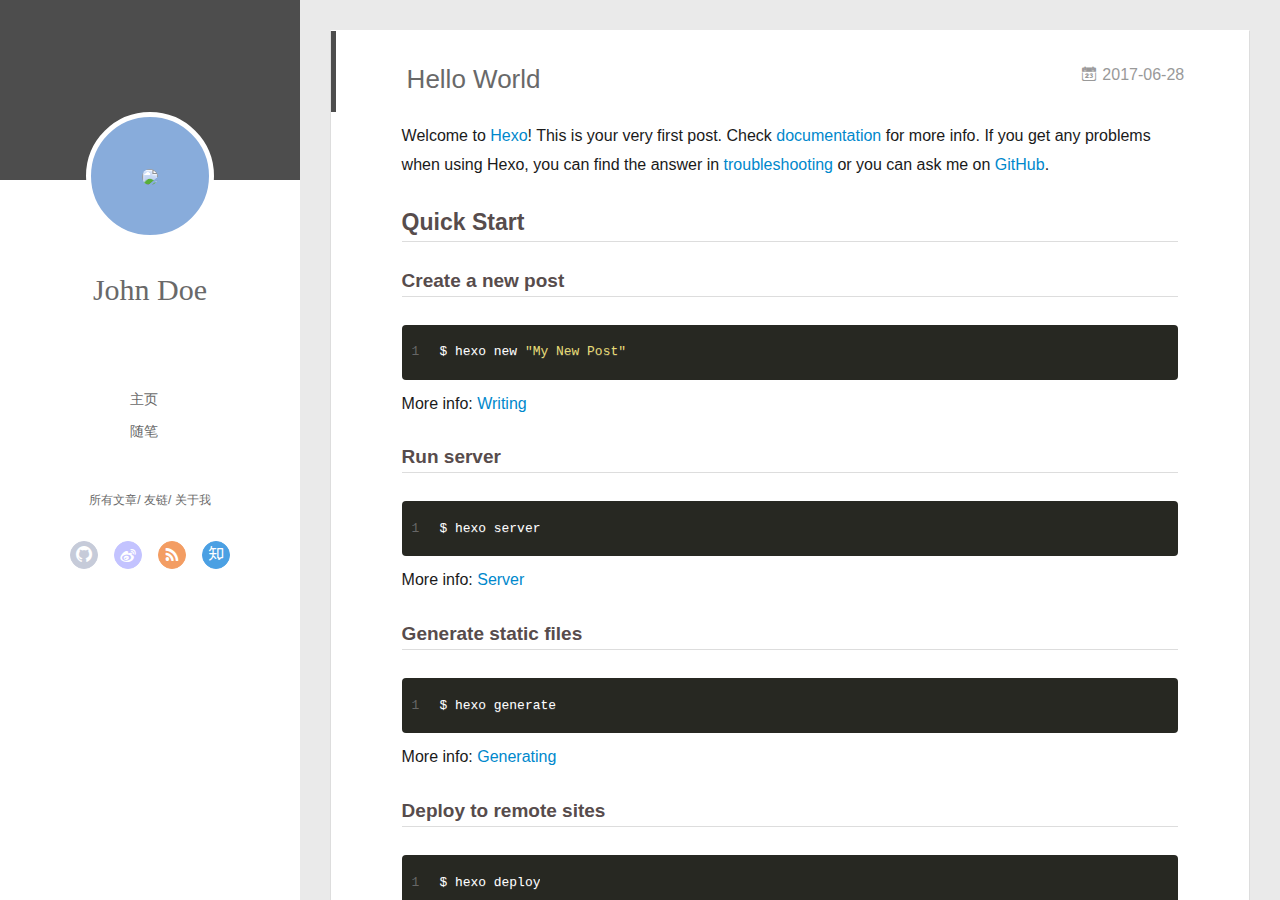
==== index.html @ 251bce2b "Site updated: 2017-06-28 02:54:25" ====
<!DOCTYPE html>
<html>
<head>
  <meta charset="utf-8">
  
  <meta name="renderer" content="webkit">
  <meta http-equiv="X-UA-Compatible" content="IE=edge" >
  <link rel="dns-prefetch" href="http://yoursite.com">
  <title>Hexo</title>
  <meta name="viewport" content="width=device-width, initial-scale=1, maximum-scale=1">
  <meta property="og:type" content="website">
<meta property="og:title" content="Hexo">
<meta property="og:url" content="http://yoursite.com/index.html">
<meta property="og:site_name" content="Hexo">
<meta name="twitter:card" content="summary">
<meta name="twitter:title" content="Hexo">
  
    <link rel="alternative" href="/atom.xml" title="Hexo" type="application/atom+xml">
  
  
    <link rel="icon" href="/favicon.png">
  
  <link rel="stylesheet" type="text/css" href="/./main.b3331d.css">
  <style type="text/css">
  
    #container.show {
      background: linear-gradient(200deg,#a0cfe4,#e8c37e);
    }
  </style>
  

  

</head>

<body>
  <div id="container" q-class="show:isCtnShow">
    <canvas id="anm-canvas" class="anm-canvas"></canvas>
    <div class="left-col" q-class="show:isShow">
      
<div class="overlay" style="background: #4d4d4d"></div>
<div class="intrude-less">
	<header id="header" class="inner">
		<a href="/" class="profilepic">
			<img src="null" class="js-avatar">
		</a>
		<hgroup>
		  <h1 class="header-author"><a href="/">John Doe</a></h1>
		</hgroup>
		

		<nav class="header-menu">
			<ul>
			
				<li><a href="/">主页</a></li>
	        
				<li><a href="/tags/随笔/">随笔</a></li>
	        
			</ul>
		</nav>
		<nav class="header-smart-menu">
    		
    			
    			<a q-on="click: openSlider(e, 'innerArchive')" href="javascript:void(0)">所有文章</a>
    			
            
    			
    			<a q-on="click: openSlider(e, 'friends')" href="javascript:void(0)">友链</a>
    			
            
    			
    			<a q-on="click: openSlider(e, 'aboutme')" href="javascript:void(0)">关于我</a>
    			
            
		</nav>
		<nav class="header-nav">
			<div class="social">
				
					<a class="github" target="_blank" href="#" title="github"><i class="icon-github"></i></a>
		        
					<a class="weibo" target="_blank" href="#" title="weibo"><i class="icon-weibo"></i></a>
		        
					<a class="rss" target="_blank" href="#" title="rss"><i class="icon-rss"></i></a>
		        
					<a class="zhihu" target="_blank" href="#" title="zhihu"><i class="icon-zhihu"></i></a>
		        
			</div>
		</nav>
	</header>		
</div>

    </div>
    <div class="mid-col" q-class="show:isShow,hide:isShow|isFalse">
      
<nav id="mobile-nav">
  	<div class="overlay js-overlay" style="background: #4d4d4d"></div>
	<div class="btnctn js-mobile-btnctn">
  		<div class="slider-trigger list" q-on="click: openSlider(e)"><i class="icon icon-sort"></i></div>
	</div>
	<div class="intrude-less">
		<header id="header" class="inner">
			<div class="profilepic">
				<img src="null" class="js-avatar">
			</div>
			<hgroup>
			  <h1 class="header-author js-header-author">John Doe</h1>
			</hgroup>
			
			
			
				
			
				
			
			
			
			<nav class="header-nav">
				<div class="social">
					
						<a class="github" target="_blank" href="#" title="github"><i class="icon-github"></i></a>
			        
						<a class="weibo" target="_blank" href="#" title="weibo"><i class="icon-weibo"></i></a>
			        
						<a class="rss" target="_blank" href="#" title="rss"><i class="icon-rss"></i></a>
			        
						<a class="zhihu" target="_blank" href="#" title="zhihu"><i class="icon-zhihu"></i></a>
			        
				</div>
			</nav>

			<nav class="header-menu js-header-menu">
				<ul style="width: 50%">
				
				
					<li style="width: 50%"><a href="/">主页</a></li>
		        
					<li style="width: 50%"><a href="/tags/随笔/">随笔</a></li>
		        
				</ul>
			</nav>
		</header>				
	</div>
	<div class="mobile-mask" style="display:none" q-show="isShow"></div>
</nav>

      <div id="wrapper" class="body-wrap">
        <div class="menu-l">
          <div class="canvas-wrap">
            <canvas data-colors="#eaeaea" data-sectionHeight="100" data-contentId="js-content" id="myCanvas1" class="anm-canvas"></canvas>
          </div>
          <div id="js-content" class="content-ll">
            
  
    <article id="post-hello-world" class="article article-type-post  article-index" itemscope itemprop="blogPost">
  <div class="article-inner">
    
      <header class="article-header">
        
  
    <h1 itemprop="name">
      <a class="article-title" href="/2017/06/28/hello-world/">Hello World</a>
    </h1>
  

        
        <a href="/2017/06/28/hello-world/" class="archive-article-date">
  	<time datetime="2017-06-27T17:27:45.348Z" itemprop="datePublished"><i class="icon-calendar icon"></i>2017-06-28</time>
</a>
        
      </header>
    
    <div class="article-entry" itemprop="articleBody">
      
        <p>Welcome to <a href="https://hexo.io/" target="_blank" rel="external">Hexo</a>! This is your very first post. Check <a href="https://hexo.io/docs/" target="_blank" rel="external">documentation</a> for more info. If you get any problems when using Hexo, you can find the answer in <a href="https://hexo.io/docs/troubleshooting.html" target="_blank" rel="external">troubleshooting</a> or you can ask me on <a href="https://github.com/hexojs/hexo/issues" target="_blank" rel="external">GitHub</a>.</p>
<h2 id="Quick-Start"><a href="#Quick-Start" class="headerlink" title="Quick Start"></a>Quick Start</h2><h3 id="Create-a-new-post"><a href="#Create-a-new-post" class="headerlink" title="Create a new post"></a>Create a new post</h3><figure class="highlight bash"><table><tr><td class="gutter"><pre><div class="line">1</div></pre></td><td class="code"><pre><div class="line">$ hexo new <span class="string">"My New Post"</span></div></pre></td></tr></table></figure>
<p>More info: <a href="https://hexo.io/docs/writing.html" target="_blank" rel="external">Writing</a></p>
<h3 id="Run-server"><a href="#Run-server" class="headerlink" title="Run server"></a>Run server</h3><figure class="highlight bash"><table><tr><td class="gutter"><pre><div class="line">1</div></pre></td><td class="code"><pre><div class="line">$ hexo server</div></pre></td></tr></table></figure>
<p>More info: <a href="https://hexo.io/docs/server.html" target="_blank" rel="external">Server</a></p>
<h3 id="Generate-static-files"><a href="#Generate-static-files" class="headerlink" title="Generate static files"></a>Generate static files</h3><figure class="highlight bash"><table><tr><td class="gutter"><pre><div class="line">1</div></pre></td><td class="code"><pre><div class="line">$ hexo generate</div></pre></td></tr></table></figure>
<p>More info: <a href="https://hexo.io/docs/generating.html" target="_blank" rel="external">Generating</a></p>
<h3 id="Deploy-to-remote-sites"><a href="#Deploy-to-remote-sites" class="headerlink" title="Deploy to remote sites"></a>Deploy to remote sites</h3><figure class="highlight bash"><table><tr><td class="gutter"><pre><div class="line">1</div></pre></td><td class="code"><pre><div class="line">$ hexo deploy</div></pre></td></tr></table></figure>
<p>More info: <a href="https://hexo.io/docs/deployment.html" target="_blank" rel="external">Deployment</a></p>

      

      
    </div>
    <div class="article-info article-info-index">
      
      
      

      
        <p class="article-more-link">
          <a class="article-more-a" href="/2017/06/28/hello-world/">展开全文 >></a>
        </p>
      

      
      <div class="clearfix"></div>
    </div>
  </div>
</article>





  
  


          </div>
        </div>
      </div>
      <footer id="footer">
  <div class="outer">
    <div id="footer-info">
    	<div class="footer-left">
    		&copy; 2017 John Doe
    	</div>
      	<div class="footer-right">
      		<a href="http://hexo.io/" target="_blank">Hexo</a>  Theme <a href="https://github.com/litten/hexo-theme-yilia" target="_blank">Yilia</a> by Litten
      	</div>
    </div>
  </div>
</footer>
    </div>
    <script>
	var yiliaConfig = {
		mathjax: false,
		isHome: true,
		isPost: false,
		isArchive: false,
		isTag: false,
		isCategory: false,
		open_in_new: false,
		root: "/",
		innerArchive: true,
		showTags: false
	}
</script>

<script>!function(t){function n(e){if(r[e])return r[e].exports;var i=r[e]={exports:{},id:e,loaded:!1};return t[e].call(i.exports,i,i.exports,n),i.loaded=!0,i.exports}var r={};n.m=t,n.c=r,n.p="./",n(0)}([function(t,n,r){r(194),t.exports=r(190)},function(t,n,r){var e=r(3),i=r(52),o=r(27),u=r(28),c=r(53),f="prototype",a=function(t,n,r){var s,l,h,v,p=t&a.F,d=t&a.G,y=t&a.S,g=t&a.P,b=t&a.B,m=d?e:y?e[n]||(e[n]={}):(e[n]||{})[f],x=d?i:i[n]||(i[n]={}),w=x[f]||(x[f]={});d&&(r=n);for(s in r)l=!p&&m&&void 0!==m[s],h=(l?m:r)[s],v=b&&l?c(h,e):g&&"function"==typeof h?c(Function.call,h):h,m&&u(m,s,h,t&a.U),x[s]!=h&&o(x,s,v),g&&w[s]!=h&&(w[s]=h)};e.core=i,a.F=1,a.G=2,a.S=4,a.P=8,a.B=16,a.W=32,a.U=64,a.R=128,t.exports=a},function(t,n,r){var e=r(6);t.exports=function(t){if(!e(t))throw TypeError(t+" is not an object!");return t}},function(t,n){var r=t.exports="undefined"!=typeof window&&window.Math==Math?window:"undefined"!=typeof self&&self.Math==Math?self:Function("return this")();"number"==typeof __g&&(__g=r)},function(t,n){t.exports=function(t){try{return!!t()}catch(t){return!0}}},function(t,n){var r=t.exports="undefined"!=typeof window&&window.Math==Math?window:"undefined"!=typeof self&&self.Math==Math?self:Function("return this")();"number"==typeof __g&&(__g=r)},function(t,n){t.exports=function(t){return"object"==typeof t?null!==t:"function"==typeof t}},function(t,n,r){var e=r(126)("wks"),i=r(76),o=r(3).Symbol,u="function"==typeof o;(t.exports=function(t){return e[t]||(e[t]=u&&o[t]||(u?o:i)("Symbol."+t))}).store=e},function(t,n){var r={}.hasOwnProperty;t.exports=function(t,n){return r.call(t,n)}},function(t,n,r){var e=r(94),i=r(33);t.exports=function(t){return e(i(t))}},function(t,n,r){t.exports=!r(4)(function(){return 7!=Object.defineProperty({},"a",{get:function(){return 7}}).a})},function(t,n,r){var e=r(2),i=r(167),o=r(50),u=Object.defineProperty;n.f=r(10)?Object.defineProperty:function(t,n,r){if(e(t),n=o(n,!0),e(r),i)try{return u(t,n,r)}catch(t){}if("get"in r||"set"in r)throw TypeError("Accessors not supported!");return"value"in r&&(t[n]=r.value),t}},function(t,n,r){t.exports=!r(18)(function(){return 7!=Object.defineProperty({},"a",{get:function(){return 7}}).a})},function(t,n,r){var e=r(14),i=r(22);t.exports=r(12)?function(t,n,r){return e.f(t,n,i(1,r))}:function(t,n,r){return t[n]=r,t}},function(t,n,r){var e=r(20),i=r(58),o=r(42),u=Object.defineProperty;n.f=r(12)?Object.defineProperty:function(t,n,r){if(e(t),n=o(n,!0),e(r),i)try{return u(t,n,r)}catch(t){}if("get"in r||"set"in r)throw TypeError("Accessors not supported!");return"value"in r&&(t[n]=r.value),t}},function(t,n,r){var e=r(40)("wks"),i=r(23),o=r(5).Symbol,u="function"==typeof o;(t.exports=function(t){return e[t]||(e[t]=u&&o[t]||(u?o:i)("Symbol."+t))}).store=e},function(t,n,r){var e=r(67),i=Math.min;t.exports=function(t){return t>0?i(e(t),9007199254740991):0}},function(t,n,r){var e=r(46);t.exports=function(t){return Object(e(t))}},function(t,n){t.exports=function(t){try{return!!t()}catch(t){return!0}}},function(t,n,r){var e=r(63),i=r(34);t.exports=Object.keys||function(t){return e(t,i)}},function(t,n,r){var e=r(21);t.exports=function(t){if(!e(t))throw TypeError(t+" is not an object!");return t}},function(t,n){t.exports=function(t){return"object"==typeof t?null!==t:"function"==typeof t}},function(t,n){t.exports=function(t,n){return{enumerable:!(1&t),configurable:!(2&t),writable:!(4&t),value:n}}},function(t,n){var r=0,e=Math.random();t.exports=function(t){return"Symbol(".concat(void 0===t?"":t,")_",(++r+e).toString(36))}},function(t,n){var r={}.hasOwnProperty;t.exports=function(t,n){return r.call(t,n)}},function(t,n){var r=t.exports={version:"2.4.0"};"number"==typeof __e&&(__e=r)},function(t,n){t.exports=function(t){if("function"!=typeof t)throw TypeError(t+" is not a function!");return t}},function(t,n,r){var e=r(11),i=r(66);t.exports=r(10)?function(t,n,r){return e.f(t,n,i(1,r))}:function(t,n,r){return t[n]=r,t}},function(t,n,r){var e=r(3),i=r(27),o=r(24),u=r(76)("src"),c="toString",f=Function[c],a=(""+f).split(c);r(52).inspectSource=function(t){return f.call(t)},(t.exports=function(t,n,r,c){var f="function"==typeof r;f&&(o(r,"name")||i(r,"name",n)),t[n]!==r&&(f&&(o(r,u)||i(r,u,t[n]?""+t[n]:a.join(String(n)))),t===e?t[n]=r:c?t[n]?t[n]=r:i(t,n,r):(delete t[n],i(t,n,r)))})(Function.prototype,c,function(){return"function"==typeof this&&this[u]||f.call(this)})},function(t,n,r){var e=r(1),i=r(4),o=r(46),u=function(t,n,r,e){var i=String(o(t)),u="<"+n;return""!==r&&(u+=" "+r+'="'+String(e).replace(/"/g,"&quot;")+'"'),u+">"+i+"</"+n+">"};t.exports=function(t,n){var r={};r[t]=n(u),e(e.P+e.F*i(function(){var n=""[t]('"');return n!==n.toLowerCase()||n.split('"').length>3}),"String",r)}},function(t,n,r){var e=r(115),i=r(46);t.exports=function(t){return e(i(t))}},function(t,n,r){var e=r(116),i=r(66),o=r(30),u=r(50),c=r(24),f=r(167),a=Object.getOwnPropertyDescriptor;n.f=r(10)?a:function(t,n){if(t=o(t),n=u(n,!0),f)try{return a(t,n)}catch(t){}if(c(t,n))return i(!e.f.call(t,n),t[n])}},function(t,n,r){var e=r(24),i=r(17),o=r(145)("IE_PROTO"),u=Object.prototype;t.exports=Object.getPrototypeOf||function(t){return t=i(t),e(t,o)?t[o]:"function"==typeof t.constructor&&t instanceof t.constructor?t.constructor.prototype:t instanceof Object?u:null}},function(t,n){t.exports=function(t){if(void 0==t)throw TypeError("Can't call method on  "+t);return t}},function(t,n){t.exports="constructor,hasOwnProperty,isPrototypeOf,propertyIsEnumerable,toLocaleString,toString,valueOf".split(",")},function(t,n){t.exports={}},function(t,n){t.exports=!0},function(t,n){n.f={}.propertyIsEnumerable},function(t,n,r){var e=r(14).f,i=r(8),o=r(15)("toStringTag");t.exports=function(t,n,r){t&&!i(t=r?t:t.prototype,o)&&e(t,o,{configurable:!0,value:n})}},function(t,n,r){var e=r(40)("keys"),i=r(23);t.exports=function(t){return e[t]||(e[t]=i(t))}},function(t,n,r){var e=r(5),i="__core-js_shared__",o=e[i]||(e[i]={});t.exports=function(t){return o[t]||(o[t]={})}},function(t,n){var r=Math.ceil,e=Math.floor;t.exports=function(t){return isNaN(t=+t)?0:(t>0?e:r)(t)}},function(t,n,r){var e=r(21);t.exports=function(t,n){if(!e(t))return t;var r,i;if(n&&"function"==typeof(r=t.toString)&&!e(i=r.call(t)))return i;if("function"==typeof(r=t.valueOf)&&!e(i=r.call(t)))return i;if(!n&&"function"==typeof(r=t.toString)&&!e(i=r.call(t)))return i;throw TypeError("Can't convert object to primitive value")}},function(t,n,r){var e=r(5),i=r(25),o=r(36),u=r(44),c=r(14).f;t.exports=function(t){var n=i.Symbol||(i.Symbol=o?{}:e.Symbol||{});"_"==t.charAt(0)||t in n||c(n,t,{value:u.f(t)})}},function(t,n,r){n.f=r(15)},function(t,n){var r={}.toString;t.exports=function(t){return r.call(t).slice(8,-1)}},function(t,n){t.exports=function(t){if(void 0==t)throw TypeError("Can't call method on  "+t);return t}},function(t,n,r){var e=r(4);t.exports=function(t,n){return!!t&&e(function(){n?t.call(null,function(){},1):t.call(null)})}},function(t,n,r){var e=r(53),i=r(115),o=r(17),u=r(16),c=r(202);t.exports=function(t,n){var r=1==t,f=2==t,a=3==t,s=4==t,l=6==t,h=5==t||l,v=n||c;return function(n,c,p){for(var d,y,g=o(n),b=i(g),m=e(c,p,3),x=u(b.length),w=0,S=r?v(n,x):f?v(n,0):void 0;x>w;w++)if((h||w in b)&&(d=b[w],y=m(d,w,g),t))if(r)S[w]=y;else if(y)switch(t){case 3:return!0;case 5:return d;case 6:return w;case 2:S.push(d)}else if(s)return!1;return l?-1:a||s?s:S}}},function(t,n,r){var e=r(1),i=r(52),o=r(4);t.exports=function(t,n){var r=(i.Object||{})[t]||Object[t],u={};u[t]=n(r),e(e.S+e.F*o(function(){r(1)}),"Object",u)}},function(t,n,r){var e=r(6);t.exports=function(t,n){if(!e(t))return t;var r,i;if(n&&"function"==typeof(r=t.toString)&&!e(i=r.call(t)))return i;if("function"==typeof(r=t.valueOf)&&!e(i=r.call(t)))return i;if(!n&&"function"==typeof(r=t.toString)&&!e(i=r.call(t)))return i;throw TypeError("Can't convert object to primitive value")}},function(t,n,r){var e=r(5),i=r(25),o=r(91),u=r(13),c="prototype",f=function(t,n,r){var a,s,l,h=t&f.F,v=t&f.G,p=t&f.S,d=t&f.P,y=t&f.B,g=t&f.W,b=v?i:i[n]||(i[n]={}),m=b[c],x=v?e:p?e[n]:(e[n]||{})[c];v&&(r=n);for(a in r)(s=!h&&x&&void 0!==x[a])&&a in b||(l=s?x[a]:r[a],b[a]=v&&"function"!=typeof x[a]?r[a]:y&&s?o(l,e):g&&x[a]==l?function(t){var n=function(n,r,e){if(this instanceof t){switch(arguments.length){case 0:return new t;case 1:return new t(n);case 2:return new t(n,r)}return new t(n,r,e)}return t.apply(this,arguments)};return n[c]=t[c],n}(l):d&&"function"==typeof l?o(Function.call,l):l,d&&((b.virtual||(b.virtual={}))[a]=l,t&f.R&&m&&!m[a]&&u(m,a,l)))};f.F=1,f.G=2,f.S=4,f.P=8,f.B=16,f.W=32,f.U=64,f.R=128,t.exports=f},function(t,n){var r=t.exports={version:"2.4.0"};"number"==typeof __e&&(__e=r)},function(t,n,r){var e=r(26);t.exports=function(t,n,r){if(e(t),void 0===n)return t;switch(r){case 1:return function(r){return t.call(n,r)};case 2:return function(r,e){return t.call(n,r,e)};case 3:return function(r,e,i){return t.call(n,r,e,i)}}return function(){return t.apply(n,arguments)}}},function(t,n,r){var e=r(183),i=r(1),o=r(126)("metadata"),u=o.store||(o.store=new(r(186))),c=function(t,n,r){var i=u.get(t);if(!i){if(!r)return;u.set(t,i=new e)}var o=i.get(n);if(!o){if(!r)return;i.set(n,o=new e)}return o},f=function(t,n,r){var e=c(n,r,!1);return void 0!==e&&e.has(t)},a=function(t,n,r){var e=c(n,r,!1);return void 0===e?void 0:e.get(t)},s=function(t,n,r,e){c(r,e,!0).set(t,n)},l=function(t,n){var r=c(t,n,!1),e=[];return r&&r.forEach(function(t,n){e.push(n)}),e},h=function(t){return void 0===t||"symbol"==typeof t?t:String(t)},v=function(t){i(i.S,"Reflect",t)};t.exports={store:u,map:c,has:f,get:a,set:s,keys:l,key:h,exp:v}},function(t,n,r){"use strict";if(r(10)){var e=r(69),i=r(3),o=r(4),u=r(1),c=r(127),f=r(152),a=r(53),s=r(68),l=r(66),h=r(27),v=r(73),p=r(67),d=r(16),y=r(75),g=r(50),b=r(24),m=r(180),x=r(114),w=r(6),S=r(17),_=r(137),O=r(70),E=r(32),P=r(71).f,j=r(154),F=r(76),M=r(7),A=r(48),N=r(117),T=r(146),I=r(155),k=r(80),L=r(123),R=r(74),C=r(130),D=r(160),U=r(11),W=r(31),G=U.f,B=W.f,V=i.RangeError,z=i.TypeError,q=i.Uint8Array,K="ArrayBuffer",J="Shared"+K,Y="BYTES_PER_ELEMENT",H="prototype",$=Array[H],X=f.ArrayBuffer,Q=f.DataView,Z=A(0),tt=A(2),nt=A(3),rt=A(4),et=A(5),it=A(6),ot=N(!0),ut=N(!1),ct=I.values,ft=I.keys,at=I.entries,st=$.lastIndexOf,lt=$.reduce,ht=$.reduceRight,vt=$.join,pt=$.sort,dt=$.slice,yt=$.toString,gt=$.toLocaleString,bt=M("iterator"),mt=M("toStringTag"),xt=F("typed_constructor"),wt=F("def_constructor"),St=c.CONSTR,_t=c.TYPED,Ot=c.VIEW,Et="Wrong length!",Pt=A(1,function(t,n){return Tt(T(t,t[wt]),n)}),jt=o(function(){return 1===new q(new Uint16Array([1]).buffer)[0]}),Ft=!!q&&!!q[H].set&&o(function(){new q(1).set({})}),Mt=function(t,n){if(void 0===t)throw z(Et);var r=+t,e=d(t);if(n&&!m(r,e))throw V(Et);return e},At=function(t,n){var r=p(t);if(r<0||r%n)throw V("Wrong offset!");return r},Nt=function(t){if(w(t)&&_t in t)return t;throw z(t+" is not a typed array!")},Tt=function(t,n){if(!(w(t)&&xt in t))throw z("It is not a typed array constructor!");return new t(n)},It=function(t,n){return kt(T(t,t[wt]),n)},kt=function(t,n){for(var r=0,e=n.length,i=Tt(t,e);e>r;)i[r]=n[r++];return i},Lt=function(t,n,r){G(t,n,{get:function(){return this._d[r]}})},Rt=function(t){var n,r,e,i,o,u,c=S(t),f=arguments.length,s=f>1?arguments[1]:void 0,l=void 0!==s,h=j(c);if(void 0!=h&&!_(h)){for(u=h.call(c),e=[],n=0;!(o=u.next()).done;n++)e.push(o.value);c=e}for(l&&f>2&&(s=a(s,arguments[2],2)),n=0,r=d(c.length),i=Tt(this,r);r>n;n++)i[n]=l?s(c[n],n):c[n];return i},Ct=function(){for(var t=0,n=arguments.length,r=Tt(this,n);n>t;)r[t]=arguments[t++];return r},Dt=!!q&&o(function(){gt.call(new q(1))}),Ut=function(){return gt.apply(Dt?dt.call(Nt(this)):Nt(this),arguments)},Wt={copyWithin:function(t,n){return D.call(Nt(this),t,n,arguments.length>2?arguments[2]:void 0)},every:function(t){return rt(Nt(this),t,arguments.length>1?arguments[1]:void 0)},fill:function(t){return C.apply(Nt(this),arguments)},filter:function(t){return It(this,tt(Nt(this),t,arguments.length>1?arguments[1]:void 0))},find:function(t){return et(Nt(this),t,arguments.length>1?arguments[1]:void 0)},findIndex:function(t){return it(Nt(this),t,arguments.length>1?arguments[1]:void 0)},forEach:function(t){Z(Nt(this),t,arguments.length>1?arguments[1]:void 0)},indexOf:function(t){return ut(Nt(this),t,arguments.length>1?arguments[1]:void 0)},includes:function(t){return ot(Nt(this),t,arguments.length>1?arguments[1]:void 0)},join:function(t){return vt.apply(Nt(this),arguments)},lastIndexOf:function(t){return st.apply(Nt(this),arguments)},map:function(t){return Pt(Nt(this),t,arguments.length>1?arguments[1]:void 0)},reduce:function(t){return lt.apply(Nt(this),arguments)},reduceRight:function(t){return ht.apply(Nt(this),arguments)},reverse:function(){for(var t,n=this,r=Nt(n).length,e=Math.floor(r/2),i=0;i<e;)t=n[i],n[i++]=n[--r],n[r]=t;return n},some:function(t){return nt(Nt(this),t,arguments.length>1?arguments[1]:void 0)},sort:function(t){return pt.call(Nt(this),t)},subarray:function(t,n){var r=Nt(this),e=r.length,i=y(t,e);return new(T(r,r[wt]))(r.buffer,r.byteOffset+i*r.BYTES_PER_ELEMENT,d((void 0===n?e:y(n,e))-i))}},Gt=function(t,n){return It(this,dt.call(Nt(this),t,n))},Bt=function(t){Nt(this);var n=At(arguments[1],1),r=this.length,e=S(t),i=d(e.length),o=0;if(i+n>r)throw V(Et);for(;o<i;)this[n+o]=e[o++]},Vt={entries:function(){return at.call(Nt(this))},keys:function(){return ft.call(Nt(this))},values:function(){return ct.call(Nt(this))}},zt=function(t,n){return w(t)&&t[_t]&&"symbol"!=typeof n&&n in t&&String(+n)==String(n)},qt=function(t,n){return zt(t,n=g(n,!0))?l(2,t[n]):B(t,n)},Kt=function(t,n,r){return!(zt(t,n=g(n,!0))&&w(r)&&b(r,"value"))||b(r,"get")||b(r,"set")||r.configurable||b(r,"writable")&&!r.writable||b(r,"enumerable")&&!r.enumerable?G(t,n,r):(t[n]=r.value,t)};St||(W.f=qt,U.f=Kt),u(u.S+u.F*!St,"Object",{getOwnPropertyDescriptor:qt,defineProperty:Kt}),o(function(){yt.call({})})&&(yt=gt=function(){return vt.call(this)});var Jt=v({},Wt);v(Jt,Vt),h(Jt,bt,Vt.values),v(Jt,{slice:Gt,set:Bt,constructor:function(){},toString:yt,toLocaleString:Ut}),Lt(Jt,"buffer","b"),Lt(Jt,"byteOffset","o"),Lt(Jt,"byteLength","l"),Lt(Jt,"length","e"),G(Jt,mt,{get:function(){return this[_t]}}),t.exports=function(t,n,r,f){f=!!f;var a=t+(f?"Clamped":"")+"Array",l="Uint8Array"!=a,v="get"+t,p="set"+t,y=i[a],g=y||{},b=y&&E(y),m=!y||!c.ABV,S={},_=y&&y[H],j=function(t,r){var e=t._d;return e.v[v](r*n+e.o,jt)},F=function(t,r,e){var i=t._d;f&&(e=(e=Math.round(e))<0?0:e>255?255:255&e),i.v[p](r*n+i.o,e,jt)},M=function(t,n){G(t,n,{get:function(){return j(this,n)},set:function(t){return F(this,n,t)},enumerable:!0})};m?(y=r(function(t,r,e,i){s(t,y,a,"_d");var o,u,c,f,l=0,v=0;if(w(r)){if(!(r instanceof X||(f=x(r))==K||f==J))return _t in r?kt(y,r):Rt.call(y,r);o=r,v=At(e,n);var p=r.byteLength;if(void 0===i){if(p%n)throw V(Et);if((u=p-v)<0)throw V(Et)}else if((u=d(i)*n)+v>p)throw V(Et);c=u/n}else c=Mt(r,!0),u=c*n,o=new X(u);for(h(t,"_d",{b:o,o:v,l:u,e:c,v:new Q(o)});l<c;)M(t,l++)}),_=y[H]=O(Jt),h(_,"constructor",y)):L(function(t){new y(null),new y(t)},!0)||(y=r(function(t,r,e,i){s(t,y,a);var o;return w(r)?r instanceof X||(o=x(r))==K||o==J?void 0!==i?new g(r,At(e,n),i):void 0!==e?new g(r,At(e,n)):new g(r):_t in r?kt(y,r):Rt.call(y,r):new g(Mt(r,l))}),Z(b!==Function.prototype?P(g).concat(P(b)):P(g),function(t){t in y||h(y,t,g[t])}),y[H]=_,e||(_.constructor=y));var A=_[bt],N=!!A&&("values"==A.name||void 0==A.name),T=Vt.values;h(y,xt,!0),h(_,_t,a),h(_,Ot,!0),h(_,wt,y),(f?new y(1)[mt]==a:mt in _)||G(_,mt,{get:function(){return a}}),S[a]=y,u(u.G+u.W+u.F*(y!=g),S),u(u.S,a,{BYTES_PER_ELEMENT:n,from:Rt,of:Ct}),Y in _||h(_,Y,n),u(u.P,a,Wt),R(a),u(u.P+u.F*Ft,a,{set:Bt}),u(u.P+u.F*!N,a,Vt),u(u.P+u.F*(_.toString!=yt),a,{toString:yt}),u(u.P+u.F*o(function(){new y(1).slice()}),a,{slice:Gt}),u(u.P+u.F*(o(function(){return[1,2].toLocaleString()!=new y([1,2]).toLocaleString()})||!o(function(){_.toLocaleString.call([1,2])})),a,{toLocaleString:Ut}),k[a]=N?A:T,e||N||h(_,bt,T)}}else t.exports=function(){}},function(t,n){var r={}.toString;t.exports=function(t){return r.call(t).slice(8,-1)}},function(t,n,r){var e=r(21),i=r(5).document,o=e(i)&&e(i.createElement);t.exports=function(t){return o?i.createElement(t):{}}},function(t,n,r){t.exports=!r(12)&&!r(18)(function(){return 7!=Object.defineProperty(r(57)("div"),"a",{get:function(){return 7}}).a})},function(t,n,r){"use strict";var e=r(36),i=r(51),o=r(64),u=r(13),c=r(8),f=r(35),a=r(96),s=r(38),l=r(103),h=r(15)("iterator"),v=!([].keys&&"next"in[].keys()),p="keys",d="values",y=function(){return this};t.exports=function(t,n,r,g,b,m,x){a(r,n,g);var w,S,_,O=function(t){if(!v&&t in F)return F[t];switch(t){case p:case d:return function(){return new r(this,t)}}return function(){return new r(this,t)}},E=n+" Iterator",P=b==d,j=!1,F=t.prototype,M=F[h]||F["@@iterator"]||b&&F[b],A=M||O(b),N=b?P?O("entries"):A:void 0,T="Array"==n?F.entries||M:M;if(T&&(_=l(T.call(new t)))!==Object.prototype&&(s(_,E,!0),e||c(_,h)||u(_,h,y)),P&&M&&M.name!==d&&(j=!0,A=function(){return M.call(this)}),e&&!x||!v&&!j&&F[h]||u(F,h,A),f[n]=A,f[E]=y,b)if(w={values:P?A:O(d),keys:m?A:O(p),entries:N},x)for(S in w)S in F||o(F,S,w[S]);else i(i.P+i.F*(v||j),n,w);return w}},function(t,n,r){var e=r(20),i=r(100),o=r(34),u=r(39)("IE_PROTO"),c=function(){},f="prototype",a=function(){var t,n=r(57)("iframe"),e=o.length;for(n.style.display="none",r(93).appendChild(n),n.src="javascript:",t=n.contentWindow.document,t.open(),t.write("<script>document.F=Object<\/script>"),t.close(),a=t.F;e--;)delete a[f][o[e]];return a()};t.exports=Object.create||function(t,n){var r;return null!==t?(c[f]=e(t),r=new c,c[f]=null,r[u]=t):r=a(),void 0===n?r:i(r,n)}},function(t,n,r){var e=r(63),i=r(34).concat("length","prototype");n.f=Object.getOwnPropertyNames||function(t){return e(t,i)}},function(t,n){n.f=Object.getOwnPropertySymbols},function(t,n,r){var e=r(8),i=r(9),o=r(90)(!1),u=r(39)("IE_PROTO");t.exports=function(t,n){var r,c=i(t),f=0,a=[];for(r in c)r!=u&&e(c,r)&&a.push(r);for(;n.length>f;)e(c,r=n[f++])&&(~o(a,r)||a.push(r));return a}},function(t,n,r){t.exports=r(13)},function(t,n,r){var e=r(76)("meta"),i=r(6),o=r(24),u=r(11).f,c=0,f=Object.isExtensible||function(){return!0},a=!r(4)(function(){return f(Object.preventExtensions({}))}),s=function(t){u(t,e,{value:{i:"O"+ ++c,w:{}}})},l=function(t,n){if(!i(t))return"symbol"==typeof t?t:("string"==typeof t?"S":"P")+t;if(!o(t,e)){if(!f(t))return"F";if(!n)return"E";s(t)}return t[e].i},h=function(t,n){if(!o(t,e)){if(!f(t))return!0;if(!n)return!1;s(t)}return t[e].w},v=function(t){return a&&p.NEED&&f(t)&&!o(t,e)&&s(t),t},p=t.exports={KEY:e,NEED:!1,fastKey:l,getWeak:h,onFreeze:v}},function(t,n){t.exports=function(t,n){return{enumerable:!(1&t),configurable:!(2&t),writable:!(4&t),value:n}}},function(t,n){var r=Math.ceil,e=Math.floor;t.exports=function(t){return isNaN(t=+t)?0:(t>0?e:r)(t)}},function(t,n){t.exports=function(t,n,r,e){if(!(t instanceof n)||void 0!==e&&e in t)throw TypeError(r+": incorrect invocation!");return t}},function(t,n){t.exports=!1},function(t,n,r){var e=r(2),i=r(173),o=r(133),u=r(145)("IE_PROTO"),c=function(){},f="prototype",a=function(){var t,n=r(132)("iframe"),e=o.length;for(n.style.display="none",r(135).appendChild(n),n.src="javascript:",t=n.contentWindow.document,t.open(),t.write("<script>document.F=Object<\/script>"),t.close(),a=t.F;e--;)delete a[f][o[e]];return a()};t.exports=Object.create||function(t,n){var r;return null!==t?(c[f]=e(t),r=new c,c[f]=null,r[u]=t):r=a(),void 0===n?r:i(r,n)}},function(t,n,r){var e=r(175),i=r(133).concat("length","prototype");n.f=Object.getOwnPropertyNames||function(t){return e(t,i)}},function(t,n,r){var e=r(175),i=r(133);t.exports=Object.keys||function(t){return e(t,i)}},function(t,n,r){var e=r(28);t.exports=function(t,n,r){for(var i in n)e(t,i,n[i],r);return t}},function(t,n,r){"use strict";var e=r(3),i=r(11),o=r(10),u=r(7)("species");t.exports=function(t){var n=e[t];o&&n&&!n[u]&&i.f(n,u,{configurable:!0,get:function(){return this}})}},function(t,n,r){var e=r(67),i=Math.max,o=Math.min;t.exports=function(t,n){return t=e(t),t<0?i(t+n,0):o(t,n)}},function(t,n){var r=0,e=Math.random();t.exports=function(t){return"Symbol(".concat(void 0===t?"":t,")_",(++r+e).toString(36))}},function(t,n,r){var e=r(33);t.exports=function(t){return Object(e(t))}},function(t,n,r){var e=r(7)("unscopables"),i=Array.prototype;void 0==i[e]&&r(27)(i,e,{}),t.exports=function(t){i[e][t]=!0}},function(t,n,r){var e=r(53),i=r(169),o=r(137),u=r(2),c=r(16),f=r(154),a={},s={},n=t.exports=function(t,n,r,l,h){var v,p,d,y,g=h?function(){return t}:f(t),b=e(r,l,n?2:1),m=0;if("function"!=typeof g)throw TypeError(t+" is not iterable!");if(o(g)){for(v=c(t.length);v>m;m++)if((y=n?b(u(p=t[m])[0],p[1]):b(t[m]))===a||y===s)return y}else for(d=g.call(t);!(p=d.next()).done;)if((y=i(d,b,p.value,n))===a||y===s)return y};n.BREAK=a,n.RETURN=s},function(t,n){t.exports={}},function(t,n,r){var e=r(11).f,i=r(24),o=r(7)("toStringTag");t.exports=function(t,n,r){t&&!i(t=r?t:t.prototype,o)&&e(t,o,{configurable:!0,value:n})}},function(t,n,r){var e=r(1),i=r(46),o=r(4),u=r(150),c="["+u+"]",f="​",a=RegExp("^"+c+c+"*"),s=RegExp(c+c+"*$"),l=function(t,n,r){var i={},c=o(function(){return!!u[t]()||f[t]()!=f}),a=i[t]=c?n(h):u[t];r&&(i[r]=a),e(e.P+e.F*c,"String",i)},h=l.trim=function(t,n){return t=String(i(t)),1&n&&(t=t.replace(a,"")),2&n&&(t=t.replace(s,"")),t};t.exports=l},function(t,n,r){t.exports={default:r(86),__esModule:!0}},function(t,n,r){t.exports={default:r(87),__esModule:!0}},function(t,n,r){"use strict";function e(t){return t&&t.__esModule?t:{default:t}}n.__esModule=!0;var i=r(84),o=e(i),u=r(83),c=e(u),f="function"==typeof c.default&&"symbol"==typeof o.default?function(t){return typeof t}:function(t){return t&&"function"==typeof c.default&&t.constructor===c.default&&t!==c.default.prototype?"symbol":typeof t};n.default="function"==typeof c.default&&"symbol"===f(o.default)?function(t){return void 0===t?"undefined":f(t)}:function(t){return t&&"function"==typeof c.default&&t.constructor===c.default&&t!==c.default.prototype?"symbol":void 0===t?"undefined":f(t)}},function(t,n,r){r(110),r(108),r(111),r(112),t.exports=r(25).Symbol},function(t,n,r){r(109),r(113),t.exports=r(44).f("iterator")},function(t,n){t.exports=function(t){if("function"!=typeof t)throw TypeError(t+" is not a function!");return t}},function(t,n){t.exports=function(){}},function(t,n,r){var e=r(9),i=r(106),o=r(105);t.exports=function(t){return function(n,r,u){var c,f=e(n),a=i(f.length),s=o(u,a);if(t&&r!=r){for(;a>s;)if((c=f[s++])!=c)return!0}else for(;a>s;s++)if((t||s in f)&&f[s]===r)return t||s||0;return!t&&-1}}},function(t,n,r){var e=r(88);t.exports=function(t,n,r){if(e(t),void 0===n)return t;switch(r){case 1:return function(r){return t.call(n,r)};case 2:return function(r,e){return t.call(n,r,e)};case 3:return function(r,e,i){return t.call(n,r,e,i)}}return function(){return t.apply(n,arguments)}}},function(t,n,r){var e=r(19),i=r(62),o=r(37);t.exports=function(t){var n=e(t),r=i.f;if(r)for(var u,c=r(t),f=o.f,a=0;c.length>a;)f.call(t,u=c[a++])&&n.push(u);return n}},function(t,n,r){t.exports=r(5).document&&document.documentElement},function(t,n,r){var e=r(56);t.exports=Object("z").propertyIsEnumerable(0)?Object:function(t){return"String"==e(t)?t.split(""):Object(t)}},function(t,n,r){var e=r(56);t.exports=Array.isArray||function(t){return"Array"==e(t)}},function(t,n,r){"use strict";var e=r(60),i=r(22),o=r(38),u={};r(13)(u,r(15)("iterator"),function(){return this}),t.exports=function(t,n,r){t.prototype=e(u,{next:i(1,r)}),o(t,n+" Iterator")}},function(t,n){t.exports=function(t,n){return{value:n,done:!!t}}},function(t,n,r){var e=r(19),i=r(9);t.exports=function(t,n){for(var r,o=i(t),u=e(o),c=u.length,f=0;c>f;)if(o[r=u[f++]]===n)return r}},function(t,n,r){var e=r(23)("meta"),i=r(21),o=r(8),u=r(14).f,c=0,f=Object.isExtensible||function(){return!0},a=!r(18)(function(){return f(Object.preventExtensions({}))}),s=function(t){u(t,e,{value:{i:"O"+ ++c,w:{}}})},l=function(t,n){if(!i(t))return"symbol"==typeof t?t:("string"==typeof t?"S":"P")+t;if(!o(t,e)){if(!f(t))return"F";if(!n)return"E";s(t)}return t[e].i},h=function(t,n){if(!o(t,e)){if(!f(t))return!0;if(!n)return!1;s(t)}return t[e].w},v=function(t){return a&&p.NEED&&f(t)&&!o(t,e)&&s(t),t},p=t.exports={KEY:e,NEED:!1,fastKey:l,getWeak:h,onFreeze:v}},function(t,n,r){var e=r(14),i=r(20),o=r(19);t.exports=r(12)?Object.defineProperties:function(t,n){i(t);for(var r,u=o(n),c=u.length,f=0;c>f;)e.f(t,r=u[f++],n[r]);return t}},function(t,n,r){var e=r(37),i=r(22),o=r(9),u=r(42),c=r(8),f=r(58),a=Object.getOwnPropertyDescriptor;n.f=r(12)?a:function(t,n){if(t=o(t),n=u(n,!0),f)try{return a(t,n)}catch(t){}if(c(t,n))return i(!e.f.call(t,n),t[n])}},function(t,n,r){var e=r(9),i=r(61).f,o={}.toString,u="object"==typeof window&&window&&Object.getOwnPropertyNames?Object.getOwnPropertyNames(window):[],c=function(t){try{return i(t)}catch(t){return u.slice()}};t.exports.f=function(t){return u&&"[object Window]"==o.call(t)?c(t):i(e(t))}},function(t,n,r){var e=r(8),i=r(77),o=r(39)("IE_PROTO"),u=Object.prototype;t.exports=Object.getPrototypeOf||function(t){return t=i(t),e(t,o)?t[o]:"function"==typeof t.constructor&&t instanceof t.constructor?t.constructor.prototype:t instanceof Object?u:null}},function(t,n,r){var e=r(41),i=r(33);t.exports=function(t){return function(n,r){var o,u,c=String(i(n)),f=e(r),a=c.length;return f<0||f>=a?t?"":void 0:(o=c.charCodeAt(f),o<55296||o>56319||f+1===a||(u=c.charCodeAt(f+1))<56320||u>57343?t?c.charAt(f):o:t?c.slice(f,f+2):u-56320+(o-55296<<10)+65536)}}},function(t,n,r){var e=r(41),i=Math.max,o=Math.min;t.exports=function(t,n){return t=e(t),t<0?i(t+n,0):o(t,n)}},function(t,n,r){var e=r(41),i=Math.min;t.exports=function(t){return t>0?i(e(t),9007199254740991):0}},function(t,n,r){"use strict";var e=r(89),i=r(97),o=r(35),u=r(9);t.exports=r(59)(Array,"Array",function(t,n){this._t=u(t),this._i=0,this._k=n},function(){var t=this._t,n=this._k,r=this._i++;return!t||r>=t.length?(this._t=void 0,i(1)):"keys"==n?i(0,r):"values"==n?i(0,t[r]):i(0,[r,t[r]])},"values"),o.Arguments=o.Array,e("keys"),e("values"),e("entries")},function(t,n){},function(t,n,r){"use strict";var e=r(104)(!0);r(59)(String,"String",function(t){this._t=String(t),this._i=0},function(){var t,n=this._t,r=this._i;return r>=n.length?{value:void 0,done:!0}:(t=e(n,r),this._i+=t.length,{value:t,done:!1})})},function(t,n,r){"use strict";var e=r(5),i=r(8),o=r(12),u=r(51),c=r(64),f=r(99).KEY,a=r(18),s=r(40),l=r(38),h=r(23),v=r(15),p=r(44),d=r(43),y=r(98),g=r(92),b=r(95),m=r(20),x=r(9),w=r(42),S=r(22),_=r(60),O=r(102),E=r(101),P=r(14),j=r(19),F=E.f,M=P.f,A=O.f,N=e.Symbol,T=e.JSON,I=T&&T.stringify,k="prototype",L=v("_hidden"),R=v("toPrimitive"),C={}.propertyIsEnumerable,D=s("symbol-registry"),U=s("symbols"),W=s("op-symbols"),G=Object[k],B="function"==typeof N,V=e.QObject,z=!V||!V[k]||!V[k].findChild,q=o&&a(function(){return 7!=_(M({},"a",{get:function(){return M(this,"a",{value:7}).a}})).a})?function(t,n,r){var e=F(G,n);e&&delete G[n],M(t,n,r),e&&t!==G&&M(G,n,e)}:M,K=function(t){var n=U[t]=_(N[k]);return n._k=t,n},J=B&&"symbol"==typeof N.iterator?function(t){return"symbol"==typeof t}:function(t){return t instanceof N},Y=function(t,n,r){return t===G&&Y(W,n,r),m(t),n=w(n,!0),m(r),i(U,n)?(r.enumerable?(i(t,L)&&t[L][n]&&(t[L][n]=!1),r=_(r,{enumerable:S(0,!1)})):(i(t,L)||M(t,L,S(1,{})),t[L][n]=!0),q(t,n,r)):M(t,n,r)},H=function(t,n){m(t);for(var r,e=g(n=x(n)),i=0,o=e.length;o>i;)Y(t,r=e[i++],n[r]);return t},$=function(t,n){return void 0===n?_(t):H(_(t),n)},X=function(t){var n=C.call(this,t=w(t,!0));return!(this===G&&i(U,t)&&!i(W,t))&&(!(n||!i(this,t)||!i(U,t)||i(this,L)&&this[L][t])||n)},Q=function(t,n){if(t=x(t),n=w(n,!0),t!==G||!i(U,n)||i(W,n)){var r=F(t,n);return!r||!i(U,n)||i(t,L)&&t[L][n]||(r.enumerable=!0),r}},Z=function(t){for(var n,r=A(x(t)),e=[],o=0;r.length>o;)i(U,n=r[o++])||n==L||n==f||e.push(n);return e},tt=function(t){for(var n,r=t===G,e=A(r?W:x(t)),o=[],u=0;e.length>u;)!i(U,n=e[u++])||r&&!i(G,n)||o.push(U[n]);return o};B||(N=function(){if(this instanceof N)throw TypeError("Symbol is not a constructor!");var t=h(arguments.length>0?arguments[0]:void 0),n=function(r){this===G&&n.call(W,r),i(this,L)&&i(this[L],t)&&(this[L][t]=!1),q(this,t,S(1,r))};return o&&z&&q(G,t,{configurable:!0,set:n}),K(t)},c(N[k],"toString",function(){return this._k}),E.f=Q,P.f=Y,r(61).f=O.f=Z,r(37).f=X,r(62).f=tt,o&&!r(36)&&c(G,"propertyIsEnumerable",X,!0),p.f=function(t){return K(v(t))}),u(u.G+u.W+u.F*!B,{Symbol:N});for(var nt="hasInstance,isConcatSpreadable,iterator,match,replace,search,species,split,toPrimitive,toStringTag,unscopables".split(","),rt=0;nt.length>rt;)v(nt[rt++]);for(var nt=j(v.store),rt=0;nt.length>rt;)d(nt[rt++]);u(u.S+u.F*!B,"Symbol",{for:function(t){return i(D,t+="")?D[t]:D[t]=N(t)},keyFor:function(t){if(J(t))return y(D,t);throw TypeError(t+" is not a symbol!")},useSetter:function(){z=!0},useSimple:function(){z=!1}}),u(u.S+u.F*!B,"Object",{create:$,defineProperty:Y,defineProperties:H,getOwnPropertyDescriptor:Q,getOwnPropertyNames:Z,getOwnPropertySymbols:tt}),T&&u(u.S+u.F*(!B||a(function(){var t=N();return"[null]"!=I([t])||"{}"!=I({a:t})||"{}"!=I(Object(t))})),"JSON",{stringify:function(t){if(void 0!==t&&!J(t)){for(var n,r,e=[t],i=1;arguments.length>i;)e.push(arguments[i++]);return n=e[1],"function"==typeof n&&(r=n),!r&&b(n)||(n=function(t,n){if(r&&(n=r.call(this,t,n)),!J(n))return n}),e[1]=n,I.apply(T,e)}}}),N[k][R]||r(13)(N[k],R,N[k].valueOf),l(N,"Symbol"),l(Math,"Math",!0),l(e.JSON,"JSON",!0)},function(t,n,r){r(43)("asyncIterator")},function(t,n,r){r(43)("observable")},function(t,n,r){r(107);for(var e=r(5),i=r(13),o=r(35),u=r(15)("toStringTag"),c=["NodeList","DOMTokenList","MediaList","StyleSheetList","CSSRuleList"],f=0;f<5;f++){var a=c[f],s=e[a],l=s&&s.prototype;l&&!l[u]&&i(l,u,a),o[a]=o.Array}},function(t,n,r){var e=r(45),i=r(7)("toStringTag"),o="Arguments"==e(function(){return arguments}()),u=function(t,n){try{return t[n]}catch(t){}};t.exports=function(t){var n,r,c;return void 0===t?"Undefined":null===t?"Null":"string"==typeof(r=u(n=Object(t),i))?r:o?e(n):"Object"==(c=e(n))&&"function"==typeof n.callee?"Arguments":c}},function(t,n,r){var e=r(45);t.exports=Object("z").propertyIsEnumerable(0)?Object:function(t){return"String"==e(t)?t.split(""):Object(t)}},function(t,n){n.f={}.propertyIsEnumerable},function(t,n,r){var e=r(30),i=r(16),o=r(75);t.exports=function(t){return function(n,r,u){var c,f=e(n),a=i(f.length),s=o(u,a);if(t&&r!=r){for(;a>s;)if((c=f[s++])!=c)return!0}else for(;a>s;s++)if((t||s in f)&&f[s]===r)return t||s||0;return!t&&-1}}},function(t,n,r){"use strict";var e=r(3),i=r(1),o=r(28),u=r(73),c=r(65),f=r(79),a=r(68),s=r(6),l=r(4),h=r(123),v=r(81),p=r(136);t.exports=function(t,n,r,d,y,g){var b=e[t],m=b,x=y?"set":"add",w=m&&m.prototype,S={},_=function(t){var n=w[t];o(w,t,"delete"==t?function(t){return!(g&&!s(t))&&n.call(this,0===t?0:t)}:"has"==t?function(t){return!(g&&!s(t))&&n.call(this,0===t?0:t)}:"get"==t?function(t){return g&&!s(t)?void 0:n.call(this,0===t?0:t)}:"add"==t?function(t){return n.call(this,0===t?0:t),this}:function(t,r){return n.call(this,0===t?0:t,r),this})};if("function"==typeof m&&(g||w.forEach&&!l(function(){(new m).entries().next()}))){var O=new m,E=O[x](g?{}:-0,1)!=O,P=l(function(){O.has(1)}),j=h(function(t){new m(t)}),F=!g&&l(function(){for(var t=new m,n=5;n--;)t[x](n,n);return!t.has(-0)});j||(m=n(function(n,r){a(n,m,t);var e=p(new b,n,m);return void 0!=r&&f(r,y,e[x],e),e}),m.prototype=w,w.constructor=m),(P||F)&&(_("delete"),_("has"),y&&_("get")),(F||E)&&_(x),g&&w.clear&&delete w.clear}else m=d.getConstructor(n,t,y,x),u(m.prototype,r),c.NEED=!0;return v(m,t),S[t]=m,i(i.G+i.W+i.F*(m!=b),S),g||d.setStrong(m,t,y),m}},function(t,n,r){"use strict";var e=r(27),i=r(28),o=r(4),u=r(46),c=r(7);t.exports=function(t,n,r){var f=c(t),a=r(u,f,""[t]),s=a[0],l=a[1];o(function(){var n={};return n[f]=function(){return 7},7!=""[t](n)})&&(i(String.prototype,t,s),e(RegExp.prototype,f,2==n?function(t,n){return l.call(t,this,n)}:function(t){return l.call(t,this)}))}
},function(t,n,r){"use strict";var e=r(2);t.exports=function(){var t=e(this),n="";return t.global&&(n+="g"),t.ignoreCase&&(n+="i"),t.multiline&&(n+="m"),t.unicode&&(n+="u"),t.sticky&&(n+="y"),n}},function(t,n){t.exports=function(t,n,r){var e=void 0===r;switch(n.length){case 0:return e?t():t.call(r);case 1:return e?t(n[0]):t.call(r,n[0]);case 2:return e?t(n[0],n[1]):t.call(r,n[0],n[1]);case 3:return e?t(n[0],n[1],n[2]):t.call(r,n[0],n[1],n[2]);case 4:return e?t(n[0],n[1],n[2],n[3]):t.call(r,n[0],n[1],n[2],n[3])}return t.apply(r,n)}},function(t,n,r){var e=r(6),i=r(45),o=r(7)("match");t.exports=function(t){var n;return e(t)&&(void 0!==(n=t[o])?!!n:"RegExp"==i(t))}},function(t,n,r){var e=r(7)("iterator"),i=!1;try{var o=[7][e]();o.return=function(){i=!0},Array.from(o,function(){throw 2})}catch(t){}t.exports=function(t,n){if(!n&&!i)return!1;var r=!1;try{var o=[7],u=o[e]();u.next=function(){return{done:r=!0}},o[e]=function(){return u},t(o)}catch(t){}return r}},function(t,n,r){t.exports=r(69)||!r(4)(function(){var t=Math.random();__defineSetter__.call(null,t,function(){}),delete r(3)[t]})},function(t,n){n.f=Object.getOwnPropertySymbols},function(t,n,r){var e=r(3),i="__core-js_shared__",o=e[i]||(e[i]={});t.exports=function(t){return o[t]||(o[t]={})}},function(t,n,r){for(var e,i=r(3),o=r(27),u=r(76),c=u("typed_array"),f=u("view"),a=!(!i.ArrayBuffer||!i.DataView),s=a,l=0,h="Int8Array,Uint8Array,Uint8ClampedArray,Int16Array,Uint16Array,Int32Array,Uint32Array,Float32Array,Float64Array".split(",");l<9;)(e=i[h[l++]])?(o(e.prototype,c,!0),o(e.prototype,f,!0)):s=!1;t.exports={ABV:a,CONSTR:s,TYPED:c,VIEW:f}},function(t,n){"use strict";var r={versions:function(){var t=window.navigator.userAgent;return{trident:t.indexOf("Trident")>-1,presto:t.indexOf("Presto")>-1,webKit:t.indexOf("AppleWebKit")>-1,gecko:t.indexOf("Gecko")>-1&&-1==t.indexOf("KHTML"),mobile:!!t.match(/AppleWebKit.*Mobile.*/),ios:!!t.match(/\(i[^;]+;( U;)? CPU.+Mac OS X/),android:t.indexOf("Android")>-1||t.indexOf("Linux")>-1,iPhone:t.indexOf("iPhone")>-1||t.indexOf("Mac")>-1,iPad:t.indexOf("iPad")>-1,webApp:-1==t.indexOf("Safari"),weixin:-1==t.indexOf("MicroMessenger")}}()};t.exports=r},function(t,n,r){"use strict";var e=r(85),i=function(t){return t&&t.__esModule?t:{default:t}}(e),o=function(){function t(t,n,e){return n||e?String.fromCharCode(n||e):r[t]||t}function n(t){return e[t]}var r={"&quot;":'"',"&lt;":"<","&gt;":">","&amp;":"&","&nbsp;":" "},e={};for(var u in r)e[r[u]]=u;return r["&apos;"]="'",e["'"]="&#39;",{encode:function(t){return t?(""+t).replace(/['<> "&]/g,n).replace(/\r?\n/g,"<br/>").replace(/\s/g,"&nbsp;"):""},decode:function(n){return n?(""+n).replace(/<br\s*\/?>/gi,"\n").replace(/&quot;|&lt;|&gt;|&amp;|&nbsp;|&apos;|&#(\d+);|&#(\d+)/g,t).replace(/\u00a0/g," "):""},encodeBase16:function(t){if(!t)return t;t+="";for(var n=[],r=0,e=t.length;e>r;r++)n.push(t.charCodeAt(r).toString(16).toUpperCase());return n.join("")},encodeBase16forJSON:function(t){if(!t)return t;t=t.replace(/[\u4E00-\u9FBF]/gi,function(t){return escape(t).replace("%u","\\u")});for(var n=[],r=0,e=t.length;e>r;r++)n.push(t.charCodeAt(r).toString(16).toUpperCase());return n.join("")},decodeBase16:function(t){if(!t)return t;t+="";for(var n=[],r=0,e=t.length;e>r;r+=2)n.push(String.fromCharCode("0x"+t.slice(r,r+2)));return n.join("")},encodeObject:function(t){if(t instanceof Array)for(var n=0,r=t.length;r>n;n++)t[n]=o.encodeObject(t[n]);else if("object"==(void 0===t?"undefined":(0,i.default)(t)))for(var e in t)t[e]=o.encodeObject(t[e]);else if("string"==typeof t)return o.encode(t);return t},loadScript:function(t){var n=document.createElement("script");document.getElementsByTagName("body")[0].appendChild(n),n.setAttribute("src",t)},addLoadEvent:function(t){var n=window.onload;"function"!=typeof window.onload?window.onload=t:window.onload=function(){n(),t()}}}}();t.exports=o},function(t,n,r){"use strict";var e=r(17),i=r(75),o=r(16);t.exports=function(t){for(var n=e(this),r=o(n.length),u=arguments.length,c=i(u>1?arguments[1]:void 0,r),f=u>2?arguments[2]:void 0,a=void 0===f?r:i(f,r);a>c;)n[c++]=t;return n}},function(t,n,r){"use strict";var e=r(11),i=r(66);t.exports=function(t,n,r){n in t?e.f(t,n,i(0,r)):t[n]=r}},function(t,n,r){var e=r(6),i=r(3).document,o=e(i)&&e(i.createElement);t.exports=function(t){return o?i.createElement(t):{}}},function(t,n){t.exports="constructor,hasOwnProperty,isPrototypeOf,propertyIsEnumerable,toLocaleString,toString,valueOf".split(",")},function(t,n,r){var e=r(7)("match");t.exports=function(t){var n=/./;try{"/./"[t](n)}catch(r){try{return n[e]=!1,!"/./"[t](n)}catch(t){}}return!0}},function(t,n,r){t.exports=r(3).document&&document.documentElement},function(t,n,r){var e=r(6),i=r(144).set;t.exports=function(t,n,r){var o,u=n.constructor;return u!==r&&"function"==typeof u&&(o=u.prototype)!==r.prototype&&e(o)&&i&&i(t,o),t}},function(t,n,r){var e=r(80),i=r(7)("iterator"),o=Array.prototype;t.exports=function(t){return void 0!==t&&(e.Array===t||o[i]===t)}},function(t,n,r){var e=r(45);t.exports=Array.isArray||function(t){return"Array"==e(t)}},function(t,n,r){"use strict";var e=r(70),i=r(66),o=r(81),u={};r(27)(u,r(7)("iterator"),function(){return this}),t.exports=function(t,n,r){t.prototype=e(u,{next:i(1,r)}),o(t,n+" Iterator")}},function(t,n,r){"use strict";var e=r(69),i=r(1),o=r(28),u=r(27),c=r(24),f=r(80),a=r(139),s=r(81),l=r(32),h=r(7)("iterator"),v=!([].keys&&"next"in[].keys()),p="keys",d="values",y=function(){return this};t.exports=function(t,n,r,g,b,m,x){a(r,n,g);var w,S,_,O=function(t){if(!v&&t in F)return F[t];switch(t){case p:case d:return function(){return new r(this,t)}}return function(){return new r(this,t)}},E=n+" Iterator",P=b==d,j=!1,F=t.prototype,M=F[h]||F["@@iterator"]||b&&F[b],A=M||O(b),N=b?P?O("entries"):A:void 0,T="Array"==n?F.entries||M:M;if(T&&(_=l(T.call(new t)))!==Object.prototype&&(s(_,E,!0),e||c(_,h)||u(_,h,y)),P&&M&&M.name!==d&&(j=!0,A=function(){return M.call(this)}),e&&!x||!v&&!j&&F[h]||u(F,h,A),f[n]=A,f[E]=y,b)if(w={values:P?A:O(d),keys:m?A:O(p),entries:N},x)for(S in w)S in F||o(F,S,w[S]);else i(i.P+i.F*(v||j),n,w);return w}},function(t,n){var r=Math.expm1;t.exports=!r||r(10)>22025.465794806718||r(10)<22025.465794806718||-2e-17!=r(-2e-17)?function(t){return 0==(t=+t)?t:t>-1e-6&&t<1e-6?t+t*t/2:Math.exp(t)-1}:r},function(t,n){t.exports=Math.sign||function(t){return 0==(t=+t)||t!=t?t:t<0?-1:1}},function(t,n,r){var e=r(3),i=r(151).set,o=e.MutationObserver||e.WebKitMutationObserver,u=e.process,c=e.Promise,f="process"==r(45)(u);t.exports=function(){var t,n,r,a=function(){var e,i;for(f&&(e=u.domain)&&e.exit();t;){i=t.fn,t=t.next;try{i()}catch(e){throw t?r():n=void 0,e}}n=void 0,e&&e.enter()};if(f)r=function(){u.nextTick(a)};else if(o){var s=!0,l=document.createTextNode("");new o(a).observe(l,{characterData:!0}),r=function(){l.data=s=!s}}else if(c&&c.resolve){var h=c.resolve();r=function(){h.then(a)}}else r=function(){i.call(e,a)};return function(e){var i={fn:e,next:void 0};n&&(n.next=i),t||(t=i,r()),n=i}}},function(t,n,r){var e=r(6),i=r(2),o=function(t,n){if(i(t),!e(n)&&null!==n)throw TypeError(n+": can't set as prototype!")};t.exports={set:Object.setPrototypeOf||("__proto__"in{}?function(t,n,e){try{e=r(53)(Function.call,r(31).f(Object.prototype,"__proto__").set,2),e(t,[]),n=!(t instanceof Array)}catch(t){n=!0}return function(t,r){return o(t,r),n?t.__proto__=r:e(t,r),t}}({},!1):void 0),check:o}},function(t,n,r){var e=r(126)("keys"),i=r(76);t.exports=function(t){return e[t]||(e[t]=i(t))}},function(t,n,r){var e=r(2),i=r(26),o=r(7)("species");t.exports=function(t,n){var r,u=e(t).constructor;return void 0===u||void 0==(r=e(u)[o])?n:i(r)}},function(t,n,r){var e=r(67),i=r(46);t.exports=function(t){return function(n,r){var o,u,c=String(i(n)),f=e(r),a=c.length;return f<0||f>=a?t?"":void 0:(o=c.charCodeAt(f),o<55296||o>56319||f+1===a||(u=c.charCodeAt(f+1))<56320||u>57343?t?c.charAt(f):o:t?c.slice(f,f+2):u-56320+(o-55296<<10)+65536)}}},function(t,n,r){var e=r(122),i=r(46);t.exports=function(t,n,r){if(e(n))throw TypeError("String#"+r+" doesn't accept regex!");return String(i(t))}},function(t,n,r){"use strict";var e=r(67),i=r(46);t.exports=function(t){var n=String(i(this)),r="",o=e(t);if(o<0||o==1/0)throw RangeError("Count can't be negative");for(;o>0;(o>>>=1)&&(n+=n))1&o&&(r+=n);return r}},function(t,n){t.exports="\t\n\v\f\r   ᠎             　\u2028\u2029\ufeff"},function(t,n,r){var e,i,o,u=r(53),c=r(121),f=r(135),a=r(132),s=r(3),l=s.process,h=s.setImmediate,v=s.clearImmediate,p=s.MessageChannel,d=0,y={},g="onreadystatechange",b=function(){var t=+this;if(y.hasOwnProperty(t)){var n=y[t];delete y[t],n()}},m=function(t){b.call(t.data)};h&&v||(h=function(t){for(var n=[],r=1;arguments.length>r;)n.push(arguments[r++]);return y[++d]=function(){c("function"==typeof t?t:Function(t),n)},e(d),d},v=function(t){delete y[t]},"process"==r(45)(l)?e=function(t){l.nextTick(u(b,t,1))}:p?(i=new p,o=i.port2,i.port1.onmessage=m,e=u(o.postMessage,o,1)):s.addEventListener&&"function"==typeof postMessage&&!s.importScripts?(e=function(t){s.postMessage(t+"","*")},s.addEventListener("message",m,!1)):e=g in a("script")?function(t){f.appendChild(a("script"))[g]=function(){f.removeChild(this),b.call(t)}}:function(t){setTimeout(u(b,t,1),0)}),t.exports={set:h,clear:v}},function(t,n,r){"use strict";var e=r(3),i=r(10),o=r(69),u=r(127),c=r(27),f=r(73),a=r(4),s=r(68),l=r(67),h=r(16),v=r(71).f,p=r(11).f,d=r(130),y=r(81),g="ArrayBuffer",b="DataView",m="prototype",x="Wrong length!",w="Wrong index!",S=e[g],_=e[b],O=e.Math,E=e.RangeError,P=e.Infinity,j=S,F=O.abs,M=O.pow,A=O.floor,N=O.log,T=O.LN2,I="buffer",k="byteLength",L="byteOffset",R=i?"_b":I,C=i?"_l":k,D=i?"_o":L,U=function(t,n,r){var e,i,o,u=Array(r),c=8*r-n-1,f=(1<<c)-1,a=f>>1,s=23===n?M(2,-24)-M(2,-77):0,l=0,h=t<0||0===t&&1/t<0?1:0;for(t=F(t),t!=t||t===P?(i=t!=t?1:0,e=f):(e=A(N(t)/T),t*(o=M(2,-e))<1&&(e--,o*=2),t+=e+a>=1?s/o:s*M(2,1-a),t*o>=2&&(e++,o/=2),e+a>=f?(i=0,e=f):e+a>=1?(i=(t*o-1)*M(2,n),e+=a):(i=t*M(2,a-1)*M(2,n),e=0));n>=8;u[l++]=255&i,i/=256,n-=8);for(e=e<<n|i,c+=n;c>0;u[l++]=255&e,e/=256,c-=8);return u[--l]|=128*h,u},W=function(t,n,r){var e,i=8*r-n-1,o=(1<<i)-1,u=o>>1,c=i-7,f=r-1,a=t[f--],s=127&a;for(a>>=7;c>0;s=256*s+t[f],f--,c-=8);for(e=s&(1<<-c)-1,s>>=-c,c+=n;c>0;e=256*e+t[f],f--,c-=8);if(0===s)s=1-u;else{if(s===o)return e?NaN:a?-P:P;e+=M(2,n),s-=u}return(a?-1:1)*e*M(2,s-n)},G=function(t){return t[3]<<24|t[2]<<16|t[1]<<8|t[0]},B=function(t){return[255&t]},V=function(t){return[255&t,t>>8&255]},z=function(t){return[255&t,t>>8&255,t>>16&255,t>>24&255]},q=function(t){return U(t,52,8)},K=function(t){return U(t,23,4)},J=function(t,n,r){p(t[m],n,{get:function(){return this[r]}})},Y=function(t,n,r,e){var i=+r,o=l(i);if(i!=o||o<0||o+n>t[C])throw E(w);var u=t[R]._b,c=o+t[D],f=u.slice(c,c+n);return e?f:f.reverse()},H=function(t,n,r,e,i,o){var u=+r,c=l(u);if(u!=c||c<0||c+n>t[C])throw E(w);for(var f=t[R]._b,a=c+t[D],s=e(+i),h=0;h<n;h++)f[a+h]=s[o?h:n-h-1]},$=function(t,n){s(t,S,g);var r=+n,e=h(r);if(r!=e)throw E(x);return e};if(u.ABV){if(!a(function(){new S})||!a(function(){new S(.5)})){S=function(t){return new j($(this,t))};for(var X,Q=S[m]=j[m],Z=v(j),tt=0;Z.length>tt;)(X=Z[tt++])in S||c(S,X,j[X]);o||(Q.constructor=S)}var nt=new _(new S(2)),rt=_[m].setInt8;nt.setInt8(0,2147483648),nt.setInt8(1,2147483649),!nt.getInt8(0)&&nt.getInt8(1)||f(_[m],{setInt8:function(t,n){rt.call(this,t,n<<24>>24)},setUint8:function(t,n){rt.call(this,t,n<<24>>24)}},!0)}else S=function(t){var n=$(this,t);this._b=d.call(Array(n),0),this[C]=n},_=function(t,n,r){s(this,_,b),s(t,S,b);var e=t[C],i=l(n);if(i<0||i>e)throw E("Wrong offset!");if(r=void 0===r?e-i:h(r),i+r>e)throw E(x);this[R]=t,this[D]=i,this[C]=r},i&&(J(S,k,"_l"),J(_,I,"_b"),J(_,k,"_l"),J(_,L,"_o")),f(_[m],{getInt8:function(t){return Y(this,1,t)[0]<<24>>24},getUint8:function(t){return Y(this,1,t)[0]},getInt16:function(t){var n=Y(this,2,t,arguments[1]);return(n[1]<<8|n[0])<<16>>16},getUint16:function(t){var n=Y(this,2,t,arguments[1]);return n[1]<<8|n[0]},getInt32:function(t){return G(Y(this,4,t,arguments[1]))},getUint32:function(t){return G(Y(this,4,t,arguments[1]))>>>0},getFloat32:function(t){return W(Y(this,4,t,arguments[1]),23,4)},getFloat64:function(t){return W(Y(this,8,t,arguments[1]),52,8)},setInt8:function(t,n){H(this,1,t,B,n)},setUint8:function(t,n){H(this,1,t,B,n)},setInt16:function(t,n){H(this,2,t,V,n,arguments[2])},setUint16:function(t,n){H(this,2,t,V,n,arguments[2])},setInt32:function(t,n){H(this,4,t,z,n,arguments[2])},setUint32:function(t,n){H(this,4,t,z,n,arguments[2])},setFloat32:function(t,n){H(this,4,t,K,n,arguments[2])},setFloat64:function(t,n){H(this,8,t,q,n,arguments[2])}});y(S,g),y(_,b),c(_[m],u.VIEW,!0),n[g]=S,n[b]=_},function(t,n,r){var e=r(3),i=r(52),o=r(69),u=r(182),c=r(11).f;t.exports=function(t){var n=i.Symbol||(i.Symbol=o?{}:e.Symbol||{});"_"==t.charAt(0)||t in n||c(n,t,{value:u.f(t)})}},function(t,n,r){var e=r(114),i=r(7)("iterator"),o=r(80);t.exports=r(52).getIteratorMethod=function(t){if(void 0!=t)return t[i]||t["@@iterator"]||o[e(t)]}},function(t,n,r){"use strict";var e=r(78),i=r(170),o=r(80),u=r(30);t.exports=r(140)(Array,"Array",function(t,n){this._t=u(t),this._i=0,this._k=n},function(){var t=this._t,n=this._k,r=this._i++;return!t||r>=t.length?(this._t=void 0,i(1)):"keys"==n?i(0,r):"values"==n?i(0,t[r]):i(0,[r,t[r]])},"values"),o.Arguments=o.Array,e("keys"),e("values"),e("entries")},function(t,n){function r(t,n){t.classList?t.classList.add(n):t.className+=" "+n}t.exports=r},function(t,n){function r(t,n){if(t.classList)t.classList.remove(n);else{var r=new RegExp("(^|\\b)"+n.split(" ").join("|")+"(\\b|$)","gi");t.className=t.className.replace(r," ")}}t.exports=r},function(t,n){function r(){throw new Error("setTimeout has not been defined")}function e(){throw new Error("clearTimeout has not been defined")}function i(t){if(s===setTimeout)return setTimeout(t,0);if((s===r||!s)&&setTimeout)return s=setTimeout,setTimeout(t,0);try{return s(t,0)}catch(n){try{return s.call(null,t,0)}catch(n){return s.call(this,t,0)}}}function o(t){if(l===clearTimeout)return clearTimeout(t);if((l===e||!l)&&clearTimeout)return l=clearTimeout,clearTimeout(t);try{return l(t)}catch(n){try{return l.call(null,t)}catch(n){return l.call(this,t)}}}function u(){d&&v&&(d=!1,v.length?p=v.concat(p):y=-1,p.length&&c())}function c(){if(!d){var t=i(u);d=!0;for(var n=p.length;n;){for(v=p,p=[];++y<n;)v&&v[y].run();y=-1,n=p.length}v=null,d=!1,o(t)}}function f(t,n){this.fun=t,this.array=n}function a(){}var s,l,h=t.exports={};!function(){try{s="function"==typeof setTimeout?setTimeout:r}catch(t){s=r}try{l="function"==typeof clearTimeout?clearTimeout:e}catch(t){l=e}}();var v,p=[],d=!1,y=-1;h.nextTick=function(t){var n=new Array(arguments.length-1);if(arguments.length>1)for(var r=1;r<arguments.length;r++)n[r-1]=arguments[r];p.push(new f(t,n)),1!==p.length||d||i(c)},f.prototype.run=function(){this.fun.apply(null,this.array)},h.title="browser",h.browser=!0,h.env={},h.argv=[],h.version="",h.versions={},h.on=a,h.addListener=a,h.once=a,h.off=a,h.removeListener=a,h.removeAllListeners=a,h.emit=a,h.prependListener=a,h.prependOnceListener=a,h.listeners=function(t){return[]},h.binding=function(t){throw new Error("process.binding is not supported")},h.cwd=function(){return"/"},h.chdir=function(t){throw new Error("process.chdir is not supported")},h.umask=function(){return 0}},function(t,n,r){var e=r(45);t.exports=function(t,n){if("number"!=typeof t&&"Number"!=e(t))throw TypeError(n);return+t}},function(t,n,r){"use strict";var e=r(17),i=r(75),o=r(16);t.exports=[].copyWithin||function(t,n){var r=e(this),u=o(r.length),c=i(t,u),f=i(n,u),a=arguments.length>2?arguments[2]:void 0,s=Math.min((void 0===a?u:i(a,u))-f,u-c),l=1;for(f<c&&c<f+s&&(l=-1,f+=s-1,c+=s-1);s-- >0;)f in r?r[c]=r[f]:delete r[c],c+=l,f+=l;return r}},function(t,n,r){var e=r(79);t.exports=function(t,n){var r=[];return e(t,!1,r.push,r,n),r}},function(t,n,r){var e=r(26),i=r(17),o=r(115),u=r(16);t.exports=function(t,n,r,c,f){e(n);var a=i(t),s=o(a),l=u(a.length),h=f?l-1:0,v=f?-1:1;if(r<2)for(;;){if(h in s){c=s[h],h+=v;break}if(h+=v,f?h<0:l<=h)throw TypeError("Reduce of empty array with no initial value")}for(;f?h>=0:l>h;h+=v)h in s&&(c=n(c,s[h],h,a));return c}},function(t,n,r){"use strict";var e=r(26),i=r(6),o=r(121),u=[].slice,c={},f=function(t,n,r){if(!(n in c)){for(var e=[],i=0;i<n;i++)e[i]="a["+i+"]";c[n]=Function("F,a","return new F("+e.join(",")+")")}return c[n](t,r)};t.exports=Function.bind||function(t){var n=e(this),r=u.call(arguments,1),c=function(){var e=r.concat(u.call(arguments));return this instanceof c?f(n,e.length,e):o(n,e,t)};return i(n.prototype)&&(c.prototype=n.prototype),c}},function(t,n,r){"use strict";var e=r(11).f,i=r(70),o=r(73),u=r(53),c=r(68),f=r(46),a=r(79),s=r(140),l=r(170),h=r(74),v=r(10),p=r(65).fastKey,d=v?"_s":"size",y=function(t,n){var r,e=p(n);if("F"!==e)return t._i[e];for(r=t._f;r;r=r.n)if(r.k==n)return r};t.exports={getConstructor:function(t,n,r,s){var l=t(function(t,e){c(t,l,n,"_i"),t._i=i(null),t._f=void 0,t._l=void 0,t[d]=0,void 0!=e&&a(e,r,t[s],t)});return o(l.prototype,{clear:function(){for(var t=this,n=t._i,r=t._f;r;r=r.n)r.r=!0,r.p&&(r.p=r.p.n=void 0),delete n[r.i];t._f=t._l=void 0,t[d]=0},delete:function(t){var n=this,r=y(n,t);if(r){var e=r.n,i=r.p;delete n._i[r.i],r.r=!0,i&&(i.n=e),e&&(e.p=i),n._f==r&&(n._f=e),n._l==r&&(n._l=i),n[d]--}return!!r},forEach:function(t){c(this,l,"forEach");for(var n,r=u(t,arguments.length>1?arguments[1]:void 0,3);n=n?n.n:this._f;)for(r(n.v,n.k,this);n&&n.r;)n=n.p},has:function(t){return!!y(this,t)}}),v&&e(l.prototype,"size",{get:function(){return f(this[d])}}),l},def:function(t,n,r){var e,i,o=y(t,n);return o?o.v=r:(t._l=o={i:i=p(n,!0),k:n,v:r,p:e=t._l,n:void 0,r:!1},t._f||(t._f=o),e&&(e.n=o),t[d]++,"F"!==i&&(t._i[i]=o)),t},getEntry:y,setStrong:function(t,n,r){s(t,n,function(t,n){this._t=t,this._k=n,this._l=void 0},function(){for(var t=this,n=t._k,r=t._l;r&&r.r;)r=r.p;return t._t&&(t._l=r=r?r.n:t._t._f)?"keys"==n?l(0,r.k):"values"==n?l(0,r.v):l(0,[r.k,r.v]):(t._t=void 0,l(1))},r?"entries":"values",!r,!0),h(n)}}},function(t,n,r){var e=r(114),i=r(161);t.exports=function(t){return function(){if(e(this)!=t)throw TypeError(t+"#toJSON isn't generic");return i(this)}}},function(t,n,r){"use strict";var e=r(73),i=r(65).getWeak,o=r(2),u=r(6),c=r(68),f=r(79),a=r(48),s=r(24),l=a(5),h=a(6),v=0,p=function(t){return t._l||(t._l=new d)},d=function(){this.a=[]},y=function(t,n){return l(t.a,function(t){return t[0]===n})};d.prototype={get:function(t){var n=y(this,t);if(n)return n[1]},has:function(t){return!!y(this,t)},set:function(t,n){var r=y(this,t);r?r[1]=n:this.a.push([t,n])},delete:function(t){var n=h(this.a,function(n){return n[0]===t});return~n&&this.a.splice(n,1),!!~n}},t.exports={getConstructor:function(t,n,r,o){var a=t(function(t,e){c(t,a,n,"_i"),t._i=v++,t._l=void 0,void 0!=e&&f(e,r,t[o],t)});return e(a.prototype,{delete:function(t){if(!u(t))return!1;var n=i(t);return!0===n?p(this).delete(t):n&&s(n,this._i)&&delete n[this._i]},has:function(t){if(!u(t))return!1;var n=i(t);return!0===n?p(this).has(t):n&&s(n,this._i)}}),a},def:function(t,n,r){var e=i(o(n),!0);return!0===e?p(t).set(n,r):e[t._i]=r,t},ufstore:p}},function(t,n,r){t.exports=!r(10)&&!r(4)(function(){return 7!=Object.defineProperty(r(132)("div"),"a",{get:function(){return 7}}).a})},function(t,n,r){var e=r(6),i=Math.floor;t.exports=function(t){return!e(t)&&isFinite(t)&&i(t)===t}},function(t,n,r){var e=r(2);t.exports=function(t,n,r,i){try{return i?n(e(r)[0],r[1]):n(r)}catch(n){var o=t.return;throw void 0!==o&&e(o.call(t)),n}}},function(t,n){t.exports=function(t,n){return{value:n,done:!!t}}},function(t,n){t.exports=Math.log1p||function(t){return(t=+t)>-1e-8&&t<1e-8?t-t*t/2:Math.log(1+t)}},function(t,n,r){"use strict";var e=r(72),i=r(125),o=r(116),u=r(17),c=r(115),f=Object.assign;t.exports=!f||r(4)(function(){var t={},n={},r=Symbol(),e="abcdefghijklmnopqrst";return t[r]=7,e.split("").forEach(function(t){n[t]=t}),7!=f({},t)[r]||Object.keys(f({},n)).join("")!=e})?function(t,n){for(var r=u(t),f=arguments.length,a=1,s=i.f,l=o.f;f>a;)for(var h,v=c(arguments[a++]),p=s?e(v).concat(s(v)):e(v),d=p.length,y=0;d>y;)l.call(v,h=p[y++])&&(r[h]=v[h]);return r}:f},function(t,n,r){var e=r(11),i=r(2),o=r(72);t.exports=r(10)?Object.defineProperties:function(t,n){i(t);for(var r,u=o(n),c=u.length,f=0;c>f;)e.f(t,r=u[f++],n[r]);return t}},function(t,n,r){var e=r(30),i=r(71).f,o={}.toString,u="object"==typeof window&&window&&Object.getOwnPropertyNames?Object.getOwnPropertyNames(window):[],c=function(t){try{return i(t)}catch(t){return u.slice()}};t.exports.f=function(t){return u&&"[object Window]"==o.call(t)?c(t):i(e(t))}},function(t,n,r){var e=r(24),i=r(30),o=r(117)(!1),u=r(145)("IE_PROTO");t.exports=function(t,n){var r,c=i(t),f=0,a=[];for(r in c)r!=u&&e(c,r)&&a.push(r);for(;n.length>f;)e(c,r=n[f++])&&(~o(a,r)||a.push(r));return a}},function(t,n,r){var e=r(72),i=r(30),o=r(116).f;t.exports=function(t){return function(n){for(var r,u=i(n),c=e(u),f=c.length,a=0,s=[];f>a;)o.call(u,r=c[a++])&&s.push(t?[r,u[r]]:u[r]);return s}}},function(t,n,r){var e=r(71),i=r(125),o=r(2),u=r(3).Reflect;t.exports=u&&u.ownKeys||function(t){var n=e.f(o(t)),r=i.f;return r?n.concat(r(t)):n}},function(t,n,r){var e=r(3).parseFloat,i=r(82).trim;t.exports=1/e(r(150)+"-0")!=-1/0?function(t){var n=i(String(t),3),r=e(n);return 0===r&&"-"==n.charAt(0)?-0:r}:e},function(t,n,r){var e=r(3).parseInt,i=r(82).trim,o=r(150),u=/^[\-+]?0[xX]/;t.exports=8!==e(o+"08")||22!==e(o+"0x16")?function(t,n){var r=i(String(t),3);return e(r,n>>>0||(u.test(r)?16:10))}:e},function(t,n){t.exports=Object.is||function(t,n){return t===n?0!==t||1/t==1/n:t!=t&&n!=n}},function(t,n,r){var e=r(16),i=r(149),o=r(46);t.exports=function(t,n,r,u){var c=String(o(t)),f=c.length,a=void 0===r?" ":String(r),s=e(n);if(s<=f||""==a)return c;var l=s-f,h=i.call(a,Math.ceil(l/a.length));return h.length>l&&(h=h.slice(0,l)),u?h+c:c+h}},function(t,n,r){n.f=r(7)},function(t,n,r){"use strict";var e=r(164);t.exports=r(118)("Map",function(t){return function(){return t(this,arguments.length>0?arguments[0]:void 0)}},{get:function(t){var n=e.getEntry(this,t);return n&&n.v},set:function(t,n){return e.def(this,0===t?0:t,n)}},e,!0)},function(t,n,r){r(10)&&"g"!=/./g.flags&&r(11).f(RegExp.prototype,"flags",{configurable:!0,get:r(120)})},function(t,n,r){"use strict";var e=r(164);t.exports=r(118)("Set",function(t){return function(){return t(this,arguments.length>0?arguments[0]:void 0)}},{add:function(t){return e.def(this,t=0===t?0:t,t)}},e)},function(t,n,r){"use strict";var e,i=r(48)(0),o=r(28),u=r(65),c=r(172),f=r(166),a=r(6),s=u.getWeak,l=Object.isExtensible,h=f.ufstore,v={},p=function(t){return function(){return t(this,arguments.length>0?arguments[0]:void 0)}},d={get:function(t){if(a(t)){var n=s(t);return!0===n?h(this).get(t):n?n[this._i]:void 0}},set:function(t,n){return f.def(this,t,n)}},y=t.exports=r(118)("WeakMap",p,d,f,!0,!0);7!=(new y).set((Object.freeze||Object)(v),7).get(v)&&(e=f.getConstructor(p),c(e.prototype,d),u.NEED=!0,i(["delete","has","get","set"],function(t){var n=y.prototype,r=n[t];o(n,t,function(n,i){if(a(n)&&!l(n)){this._f||(this._f=new e);var o=this._f[t](n,i);return"set"==t?this:o}return r.call(this,n,i)})}))},,,function(t,n){"use strict";function r(){var t=document.querySelector("#page-nav");if(t&&!document.querySelector("#page-nav .extend.prev")&&(t.innerHTML='<a class="extend prev disabled" rel="prev">&laquo; Prev</a>'+t.innerHTML),t&&!document.querySelector("#page-nav .extend.next")&&(t.innerHTML=t.innerHTML+'<a class="extend next disabled" rel="next">Next &raquo;</a>'),yiliaConfig&&yiliaConfig.open_in_new){document.querySelectorAll(".article-entry a:not(.article-more-a)").forEach(function(t){var n=t.getAttribute("target");n&&""!==n||t.setAttribute("target","_blank")})}var n=document.querySelector("#js-aboutme");n&&0!==n.length&&(n.innerHTML=n.innerText)}t.exports={init:r}},function(t,n,r){"use strict";function e(t){return t&&t.__esModule?t:{default:t}}function i(t,n){var r=/\/|index.html/g;return t.replace(r,"")===n.replace(r,"")}function o(){for(var t=document.querySelectorAll(".js-header-menu li a"),n=window.location.pathname,r=0,e=t.length;r<e;r++){var o=t[r];i(n,o.getAttribute("href"))&&(0,h.default)(o,"active")}}function u(t){for(var n=t.offsetLeft,r=t.offsetParent;null!==r;)n+=r.offsetLeft,r=r.offsetParent;return n}function c(t){for(var n=t.offsetTop,r=t.offsetParent;null!==r;)n+=r.offsetTop,r=r.offsetParent;return n}function f(t,n,r,e,i){var o=u(t),f=c(t)-n;if(f-r<=i){var a=t.$newDom;a||(a=t.cloneNode(!0),(0,d.default)(t,a),t.$newDom=a,a.style.position="fixed",a.style.top=(r||f)+"px",a.style.left=o+"px",a.style.zIndex=e||2,a.style.width="100%",a.style.color="#fff"),a.style.visibility="visible",t.style.visibility="hidden"}else{t.style.visibility="visible";var s=t.$newDom;s&&(s.style.visibility="hidden")}}function a(){var t=document.querySelector(".js-overlay"),n=document.querySelector(".js-header-menu");f(t,document.body.scrollTop,-63,2,0),f(n,document.body.scrollTop,1,3,0)}function s(){document.querySelector("#container").addEventListener("scroll",function(t){a()}),window.addEventListener("scroll",function(t){a()}),a()}var l=r(156),h=e(l),v=r(157),p=(e(v),r(381)),d=e(p),y=r(128),g=e(y),b=r(189),m=e(b),x=r(129);(function(){g.default.versions.mobile&&window.screen.width<800&&(o(),s())})(),(0,x.addLoadEvent)(function(){m.default.init()}),t.exports={}},,,,function(t,n,r){(function(t){"use strict";function n(t,n,r){t[n]||Object[e](t,n,{writable:!0,configurable:!0,value:r})}if(r(380),r(390),r(197),t._babelPolyfill)throw new Error("only one instance of babel-polyfill is allowed");t._babelPolyfill=!0;var e="defineProperty";n(String.prototype,"padLeft","".padStart),n(String.prototype,"padRight","".padEnd),"pop,reverse,shift,keys,values,entries,indexOf,every,some,forEach,map,filter,find,findIndex,includes,join,slice,concat,push,splice,unshift,sort,lastIndexOf,reduce,reduceRight,copyWithin,fill".split(",").forEach(function(t){[][t]&&n(Array,t,Function.call.bind([][t]))})}).call(n,function(){return this}())},,,function(t,n,r){r(209),t.exports=r(52).RegExp.escape},,,,function(t,n,r){var e=r(6),i=r(138),o=r(7)("species");t.exports=function(t){var n;return i(t)&&(n=t.constructor,"function"!=typeof n||n!==Array&&!i(n.prototype)||(n=void 0),e(n)&&null===(n=n[o])&&(n=void 0)),void 0===n?Array:n}},function(t,n,r){var e=r(201);t.exports=function(t,n){return new(e(t))(n)}},function(t,n,r){"use strict";var e=r(2),i=r(50),o="number";t.exports=function(t){if("string"!==t&&t!==o&&"default"!==t)throw TypeError("Incorrect hint");return i(e(this),t!=o)}},function(t,n,r){var e=r(72),i=r(125),o=r(116);t.exports=function(t){var n=e(t),r=i.f;if(r)for(var u,c=r(t),f=o.f,a=0;c.length>a;)f.call(t,u=c[a++])&&n.push(u);return n}},function(t,n,r){var e=r(72),i=r(30);t.exports=function(t,n){for(var r,o=i(t),u=e(o),c=u.length,f=0;c>f;)if(o[r=u[f++]]===n)return r}},function(t,n,r){"use strict";var e=r(207),i=r(121),o=r(26);t.exports=function(){for(var t=o(this),n=arguments.length,r=Array(n),u=0,c=e._,f=!1;n>u;)(r[u]=arguments[u++])===c&&(f=!0);return function(){var e,o=this,u=arguments.length,a=0,s=0;if(!f&&!u)return i(t,r,o);if(e=r.slice(),f)for(;n>a;a++)e[a]===c&&(e[a]=arguments[s++]);for(;u>s;)e.push(arguments[s++]);return i(t,e,o)}}},function(t,n,r){t.exports=r(3)},function(t,n){t.exports=function(t,n){var r=n===Object(n)?function(t){return n[t]}:n;return function(n){return String(n).replace(t,r)}}},function(t,n,r){var e=r(1),i=r(208)(/[\\^$*+?.()|[\]{}]/g,"\\$&");e(e.S,"RegExp",{escape:function(t){return i(t)}})},function(t,n,r){var e=r(1);e(e.P,"Array",{copyWithin:r(160)}),r(78)("copyWithin")},function(t,n,r){"use strict";var e=r(1),i=r(48)(4);e(e.P+e.F*!r(47)([].every,!0),"Array",{every:function(t){return i(this,t,arguments[1])}})},function(t,n,r){var e=r(1);e(e.P,"Array",{fill:r(130)}),r(78)("fill")},function(t,n,r){"use strict";var e=r(1),i=r(48)(2);e(e.P+e.F*!r(47)([].filter,!0),"Array",{filter:function(t){return i(this,t,arguments[1])}})},function(t,n,r){"use strict";var e=r(1),i=r(48)(6),o="findIndex",u=!0;o in[]&&Array(1)[o](function(){u=!1}),e(e.P+e.F*u,"Array",{findIndex:function(t){return i(this,t,arguments.length>1?arguments[1]:void 0)}}),r(78)(o)},function(t,n,r){"use strict";var e=r(1),i=r(48)(5),o="find",u=!0;o in[]&&Array(1)[o](function(){u=!1}),e(e.P+e.F*u,"Array",{find:function(t){return i(this,t,arguments.length>1?arguments[1]:void 0)}}),r(78)(o)},function(t,n,r){"use strict";var e=r(1),i=r(48)(0),o=r(47)([].forEach,!0);e(e.P+e.F*!o,"Array",{forEach:function(t){return i(this,t,arguments[1])}})},function(t,n,r){"use strict";var e=r(53),i=r(1),o=r(17),u=r(169),c=r(137),f=r(16),a=r(131),s=r(154);i(i.S+i.F*!r(123)(function(t){Array.from(t)}),"Array",{from:function(t){var n,r,i,l,h=o(t),v="function"==typeof this?this:Array,p=arguments.length,d=p>1?arguments[1]:void 0,y=void 0!==d,g=0,b=s(h);if(y&&(d=e(d,p>2?arguments[2]:void 0,2)),void 0==b||v==Array&&c(b))for(n=f(h.length),r=new v(n);n>g;g++)a(r,g,y?d(h[g],g):h[g]);else for(l=b.call(h),r=new v;!(i=l.next()).done;g++)a(r,g,y?u(l,d,[i.value,g],!0):i.value);return r.length=g,r}})},function(t,n,r){"use strict";var e=r(1),i=r(117)(!1),o=[].indexOf,u=!!o&&1/[1].indexOf(1,-0)<0;e(e.P+e.F*(u||!r(47)(o)),"Array",{indexOf:function(t){return u?o.apply(this,arguments)||0:i(this,t,arguments[1])}})},function(t,n,r){var e=r(1);e(e.S,"Array",{isArray:r(138)})},function(t,n,r){"use strict";var e=r(1),i=r(30),o=[].join;e(e.P+e.F*(r(115)!=Object||!r(47)(o)),"Array",{join:function(t){return o.call(i(this),void 0===t?",":t)}})},function(t,n,r){"use strict";var e=r(1),i=r(30),o=r(67),u=r(16),c=[].lastIndexOf,f=!!c&&1/[1].lastIndexOf(1,-0)<0;e(e.P+e.F*(f||!r(47)(c)),"Array",{lastIndexOf:function(t){if(f)return c.apply(this,arguments)||0;var n=i(this),r=u(n.length),e=r-1;for(arguments.length>1&&(e=Math.min(e,o(arguments[1]))),e<0&&(e=r+e);e>=0;e--)if(e in n&&n[e]===t)return e||0;return-1}})},function(t,n,r){"use strict";var e=r(1),i=r(48)(1);e(e.P+e.F*!r(47)([].map,!0),"Array",{map:function(t){return i(this,t,arguments[1])}})},function(t,n,r){"use strict";var e=r(1),i=r(131);e(e.S+e.F*r(4)(function(){function t(){}return!(Array.of.call(t)instanceof t)}),"Array",{of:function(){for(var t=0,n=arguments.length,r=new("function"==typeof this?this:Array)(n);n>t;)i(r,t,arguments[t++]);return r.length=n,r}})},function(t,n,r){"use strict";var e=r(1),i=r(162);e(e.P+e.F*!r(47)([].reduceRight,!0),"Array",{reduceRight:function(t){return i(this,t,arguments.length,arguments[1],!0)}})},function(t,n,r){"use strict";var e=r(1),i=r(162);e(e.P+e.F*!r(47)([].reduce,!0),"Array",{reduce:function(t){return i(this,t,arguments.length,arguments[1],!1)}})},function(t,n,r){"use strict";var e=r(1),i=r(135),o=r(45),u=r(75),c=r(16),f=[].slice;e(e.P+e.F*r(4)(function(){i&&f.call(i)}),"Array",{slice:function(t,n){var r=c(this.length),e=o(this);if(n=void 0===n?r:n,"Array"==e)return f.call(this,t,n);for(var i=u(t,r),a=u(n,r),s=c(a-i),l=Array(s),h=0;h<s;h++)l[h]="String"==e?this.charAt(i+h):this[i+h];return l}})},function(t,n,r){"use strict";var e=r(1),i=r(48)(3);e(e.P+e.F*!r(47)([].some,!0),"Array",{some:function(t){return i(this,t,arguments[1])}})},function(t,n,r){"use strict";var e=r(1),i=r(26),o=r(17),u=r(4),c=[].sort,f=[1,2,3];e(e.P+e.F*(u(function(){f.sort(void 0)})||!u(function(){f.sort(null)})||!r(47)(c)),"Array",{sort:function(t){return void 0===t?c.call(o(this)):c.call(o(this),i(t))}})},function(t,n,r){r(74)("Array")},function(t,n,r){var e=r(1);e(e.S,"Date",{now:function(){return(new Date).getTime()}})},function(t,n,r){"use strict";var e=r(1),i=r(4),o=Date.prototype.getTime,u=function(t){return t>9?t:"0"+t};e(e.P+e.F*(i(function(){return"0385-07-25T07:06:39.999Z"!=new Date(-5e13-1).toISOString()})||!i(function(){new Date(NaN).toISOString()})),"Date",{toISOString:function(){if(!isFinite(o.call(this)))throw RangeError("Invalid time value");var t=this,n=t.getUTCFullYear(),r=t.getUTCMilliseconds(),e=n<0?"-":n>9999?"+":""
;return e+("00000"+Math.abs(n)).slice(e?-6:-4)+"-"+u(t.getUTCMonth()+1)+"-"+u(t.getUTCDate())+"T"+u(t.getUTCHours())+":"+u(t.getUTCMinutes())+":"+u(t.getUTCSeconds())+"."+(r>99?r:"0"+u(r))+"Z"}})},function(t,n,r){"use strict";var e=r(1),i=r(17),o=r(50);e(e.P+e.F*r(4)(function(){return null!==new Date(NaN).toJSON()||1!==Date.prototype.toJSON.call({toISOString:function(){return 1}})}),"Date",{toJSON:function(t){var n=i(this),r=o(n);return"number"!=typeof r||isFinite(r)?n.toISOString():null}})},function(t,n,r){var e=r(7)("toPrimitive"),i=Date.prototype;e in i||r(27)(i,e,r(203))},function(t,n,r){var e=Date.prototype,i="Invalid Date",o="toString",u=e[o],c=e.getTime;new Date(NaN)+""!=i&&r(28)(e,o,function(){var t=c.call(this);return t===t?u.call(this):i})},function(t,n,r){var e=r(1);e(e.P,"Function",{bind:r(163)})},function(t,n,r){"use strict";var e=r(6),i=r(32),o=r(7)("hasInstance"),u=Function.prototype;o in u||r(11).f(u,o,{value:function(t){if("function"!=typeof this||!e(t))return!1;if(!e(this.prototype))return t instanceof this;for(;t=i(t);)if(this.prototype===t)return!0;return!1}})},function(t,n,r){var e=r(11).f,i=r(66),o=r(24),u=Function.prototype,c="name",f=Object.isExtensible||function(){return!0};c in u||r(10)&&e(u,c,{configurable:!0,get:function(){try{var t=this,n=(""+t).match(/^\s*function ([^ (]*)/)[1];return o(t,c)||!f(t)||e(t,c,i(5,n)),n}catch(t){return""}}})},function(t,n,r){var e=r(1),i=r(171),o=Math.sqrt,u=Math.acosh;e(e.S+e.F*!(u&&710==Math.floor(u(Number.MAX_VALUE))&&u(1/0)==1/0),"Math",{acosh:function(t){return(t=+t)<1?NaN:t>94906265.62425156?Math.log(t)+Math.LN2:i(t-1+o(t-1)*o(t+1))}})},function(t,n,r){function e(t){return isFinite(t=+t)&&0!=t?t<0?-e(-t):Math.log(t+Math.sqrt(t*t+1)):t}var i=r(1),o=Math.asinh;i(i.S+i.F*!(o&&1/o(0)>0),"Math",{asinh:e})},function(t,n,r){var e=r(1),i=Math.atanh;e(e.S+e.F*!(i&&1/i(-0)<0),"Math",{atanh:function(t){return 0==(t=+t)?t:Math.log((1+t)/(1-t))/2}})},function(t,n,r){var e=r(1),i=r(142);e(e.S,"Math",{cbrt:function(t){return i(t=+t)*Math.pow(Math.abs(t),1/3)}})},function(t,n,r){var e=r(1);e(e.S,"Math",{clz32:function(t){return(t>>>=0)?31-Math.floor(Math.log(t+.5)*Math.LOG2E):32}})},function(t,n,r){var e=r(1),i=Math.exp;e(e.S,"Math",{cosh:function(t){return(i(t=+t)+i(-t))/2}})},function(t,n,r){var e=r(1),i=r(141);e(e.S+e.F*(i!=Math.expm1),"Math",{expm1:i})},function(t,n,r){var e=r(1),i=r(142),o=Math.pow,u=o(2,-52),c=o(2,-23),f=o(2,127)*(2-c),a=o(2,-126),s=function(t){return t+1/u-1/u};e(e.S,"Math",{fround:function(t){var n,r,e=Math.abs(t),o=i(t);return e<a?o*s(e/a/c)*a*c:(n=(1+c/u)*e,r=n-(n-e),r>f||r!=r?o*(1/0):o*r)}})},function(t,n,r){var e=r(1),i=Math.abs;e(e.S,"Math",{hypot:function(t,n){for(var r,e,o=0,u=0,c=arguments.length,f=0;u<c;)r=i(arguments[u++]),f<r?(e=f/r,o=o*e*e+1,f=r):r>0?(e=r/f,o+=e*e):o+=r;return f===1/0?1/0:f*Math.sqrt(o)}})},function(t,n,r){var e=r(1),i=Math.imul;e(e.S+e.F*r(4)(function(){return-5!=i(4294967295,5)||2!=i.length}),"Math",{imul:function(t,n){var r=65535,e=+t,i=+n,o=r&e,u=r&i;return 0|o*u+((r&e>>>16)*u+o*(r&i>>>16)<<16>>>0)}})},function(t,n,r){var e=r(1);e(e.S,"Math",{log10:function(t){return Math.log(t)/Math.LN10}})},function(t,n,r){var e=r(1);e(e.S,"Math",{log1p:r(171)})},function(t,n,r){var e=r(1);e(e.S,"Math",{log2:function(t){return Math.log(t)/Math.LN2}})},function(t,n,r){var e=r(1);e(e.S,"Math",{sign:r(142)})},function(t,n,r){var e=r(1),i=r(141),o=Math.exp;e(e.S+e.F*r(4)(function(){return-2e-17!=!Math.sinh(-2e-17)}),"Math",{sinh:function(t){return Math.abs(t=+t)<1?(i(t)-i(-t))/2:(o(t-1)-o(-t-1))*(Math.E/2)}})},function(t,n,r){var e=r(1),i=r(141),o=Math.exp;e(e.S,"Math",{tanh:function(t){var n=i(t=+t),r=i(-t);return n==1/0?1:r==1/0?-1:(n-r)/(o(t)+o(-t))}})},function(t,n,r){var e=r(1);e(e.S,"Math",{trunc:function(t){return(t>0?Math.floor:Math.ceil)(t)}})},function(t,n,r){"use strict";var e=r(3),i=r(24),o=r(45),u=r(136),c=r(50),f=r(4),a=r(71).f,s=r(31).f,l=r(11).f,h=r(82).trim,v="Number",p=e[v],d=p,y=p.prototype,g=o(r(70)(y))==v,b="trim"in String.prototype,m=function(t){var n=c(t,!1);if("string"==typeof n&&n.length>2){n=b?n.trim():h(n,3);var r,e,i,o=n.charCodeAt(0);if(43===o||45===o){if(88===(r=n.charCodeAt(2))||120===r)return NaN}else if(48===o){switch(n.charCodeAt(1)){case 66:case 98:e=2,i=49;break;case 79:case 111:e=8,i=55;break;default:return+n}for(var u,f=n.slice(2),a=0,s=f.length;a<s;a++)if((u=f.charCodeAt(a))<48||u>i)return NaN;return parseInt(f,e)}}return+n};if(!p(" 0o1")||!p("0b1")||p("+0x1")){p=function(t){var n=arguments.length<1?0:t,r=this;return r instanceof p&&(g?f(function(){y.valueOf.call(r)}):o(r)!=v)?u(new d(m(n)),r,p):m(n)};for(var x,w=r(10)?a(d):"MAX_VALUE,MIN_VALUE,NaN,NEGATIVE_INFINITY,POSITIVE_INFINITY,EPSILON,isFinite,isInteger,isNaN,isSafeInteger,MAX_SAFE_INTEGER,MIN_SAFE_INTEGER,parseFloat,parseInt,isInteger".split(","),S=0;w.length>S;S++)i(d,x=w[S])&&!i(p,x)&&l(p,x,s(d,x));p.prototype=y,y.constructor=p,r(28)(e,v,p)}},function(t,n,r){var e=r(1);e(e.S,"Number",{EPSILON:Math.pow(2,-52)})},function(t,n,r){var e=r(1),i=r(3).isFinite;e(e.S,"Number",{isFinite:function(t){return"number"==typeof t&&i(t)}})},function(t,n,r){var e=r(1);e(e.S,"Number",{isInteger:r(168)})},function(t,n,r){var e=r(1);e(e.S,"Number",{isNaN:function(t){return t!=t}})},function(t,n,r){var e=r(1),i=r(168),o=Math.abs;e(e.S,"Number",{isSafeInteger:function(t){return i(t)&&o(t)<=9007199254740991}})},function(t,n,r){var e=r(1);e(e.S,"Number",{MAX_SAFE_INTEGER:9007199254740991})},function(t,n,r){var e=r(1);e(e.S,"Number",{MIN_SAFE_INTEGER:-9007199254740991})},function(t,n,r){var e=r(1),i=r(178);e(e.S+e.F*(Number.parseFloat!=i),"Number",{parseFloat:i})},function(t,n,r){var e=r(1),i=r(179);e(e.S+e.F*(Number.parseInt!=i),"Number",{parseInt:i})},function(t,n,r){"use strict";var e=r(1),i=r(67),o=r(159),u=r(149),c=1..toFixed,f=Math.floor,a=[0,0,0,0,0,0],s="Number.toFixed: incorrect invocation!",l="0",h=function(t,n){for(var r=-1,e=n;++r<6;)e+=t*a[r],a[r]=e%1e7,e=f(e/1e7)},v=function(t){for(var n=6,r=0;--n>=0;)r+=a[n],a[n]=f(r/t),r=r%t*1e7},p=function(){for(var t=6,n="";--t>=0;)if(""!==n||0===t||0!==a[t]){var r=String(a[t]);n=""===n?r:n+u.call(l,7-r.length)+r}return n},d=function(t,n,r){return 0===n?r:n%2==1?d(t,n-1,r*t):d(t*t,n/2,r)},y=function(t){for(var n=0,r=t;r>=4096;)n+=12,r/=4096;for(;r>=2;)n+=1,r/=2;return n};e(e.P+e.F*(!!c&&("0.000"!==8e-5.toFixed(3)||"1"!==.9.toFixed(0)||"1.25"!==1.255.toFixed(2)||"1000000000000000128"!==(0xde0b6b3a7640080).toFixed(0))||!r(4)(function(){c.call({})})),"Number",{toFixed:function(t){var n,r,e,c,f=o(this,s),a=i(t),g="",b=l;if(a<0||a>20)throw RangeError(s);if(f!=f)return"NaN";if(f<=-1e21||f>=1e21)return String(f);if(f<0&&(g="-",f=-f),f>1e-21)if(n=y(f*d(2,69,1))-69,r=n<0?f*d(2,-n,1):f/d(2,n,1),r*=4503599627370496,(n=52-n)>0){for(h(0,r),e=a;e>=7;)h(1e7,0),e-=7;for(h(d(10,e,1),0),e=n-1;e>=23;)v(1<<23),e-=23;v(1<<e),h(1,1),v(2),b=p()}else h(0,r),h(1<<-n,0),b=p()+u.call(l,a);return a>0?(c=b.length,b=g+(c<=a?"0."+u.call(l,a-c)+b:b.slice(0,c-a)+"."+b.slice(c-a))):b=g+b,b}})},function(t,n,r){"use strict";var e=r(1),i=r(4),o=r(159),u=1..toPrecision;e(e.P+e.F*(i(function(){return"1"!==u.call(1,void 0)})||!i(function(){u.call({})})),"Number",{toPrecision:function(t){var n=o(this,"Number#toPrecision: incorrect invocation!");return void 0===t?u.call(n):u.call(n,t)}})},function(t,n,r){var e=r(1);e(e.S+e.F,"Object",{assign:r(172)})},function(t,n,r){var e=r(1);e(e.S,"Object",{create:r(70)})},function(t,n,r){var e=r(1);e(e.S+e.F*!r(10),"Object",{defineProperties:r(173)})},function(t,n,r){var e=r(1);e(e.S+e.F*!r(10),"Object",{defineProperty:r(11).f})},function(t,n,r){var e=r(6),i=r(65).onFreeze;r(49)("freeze",function(t){return function(n){return t&&e(n)?t(i(n)):n}})},function(t,n,r){var e=r(30),i=r(31).f;r(49)("getOwnPropertyDescriptor",function(){return function(t,n){return i(e(t),n)}})},function(t,n,r){r(49)("getOwnPropertyNames",function(){return r(174).f})},function(t,n,r){var e=r(17),i=r(32);r(49)("getPrototypeOf",function(){return function(t){return i(e(t))}})},function(t,n,r){var e=r(6);r(49)("isExtensible",function(t){return function(n){return!!e(n)&&(!t||t(n))}})},function(t,n,r){var e=r(6);r(49)("isFrozen",function(t){return function(n){return!e(n)||!!t&&t(n)}})},function(t,n,r){var e=r(6);r(49)("isSealed",function(t){return function(n){return!e(n)||!!t&&t(n)}})},function(t,n,r){var e=r(1);e(e.S,"Object",{is:r(180)})},function(t,n,r){var e=r(17),i=r(72);r(49)("keys",function(){return function(t){return i(e(t))}})},function(t,n,r){var e=r(6),i=r(65).onFreeze;r(49)("preventExtensions",function(t){return function(n){return t&&e(n)?t(i(n)):n}})},function(t,n,r){var e=r(6),i=r(65).onFreeze;r(49)("seal",function(t){return function(n){return t&&e(n)?t(i(n)):n}})},function(t,n,r){var e=r(1);e(e.S,"Object",{setPrototypeOf:r(144).set})},function(t,n,r){"use strict";var e=r(114),i={};i[r(7)("toStringTag")]="z",i+""!="[object z]"&&r(28)(Object.prototype,"toString",function(){return"[object "+e(this)+"]"},!0)},function(t,n,r){var e=r(1),i=r(178);e(e.G+e.F*(parseFloat!=i),{parseFloat:i})},function(t,n,r){var e=r(1),i=r(179);e(e.G+e.F*(parseInt!=i),{parseInt:i})},function(t,n,r){"use strict";var e,i,o,u=r(69),c=r(3),f=r(53),a=r(114),s=r(1),l=r(6),h=r(26),v=r(68),p=r(79),d=r(146),y=r(151).set,g=r(143)(),b="Promise",m=c.TypeError,x=c.process,w=c[b],x=c.process,S="process"==a(x),_=function(){},O=!!function(){try{var t=w.resolve(1),n=(t.constructor={})[r(7)("species")]=function(t){t(_,_)};return(S||"function"==typeof PromiseRejectionEvent)&&t.then(_)instanceof n}catch(t){}}(),E=function(t,n){return t===n||t===w&&n===o},P=function(t){var n;return!(!l(t)||"function"!=typeof(n=t.then))&&n},j=function(t){return E(w,t)?new F(t):new i(t)},F=i=function(t){var n,r;this.promise=new t(function(t,e){if(void 0!==n||void 0!==r)throw m("Bad Promise constructor");n=t,r=e}),this.resolve=h(n),this.reject=h(r)},M=function(t){try{t()}catch(t){return{error:t}}},A=function(t,n){if(!t._n){t._n=!0;var r=t._c;g(function(){for(var e=t._v,i=1==t._s,o=0;r.length>o;)!function(n){var r,o,u=i?n.ok:n.fail,c=n.resolve,f=n.reject,a=n.domain;try{u?(i||(2==t._h&&I(t),t._h=1),!0===u?r=e:(a&&a.enter(),r=u(e),a&&a.exit()),r===n.promise?f(m("Promise-chain cycle")):(o=P(r))?o.call(r,c,f):c(r)):f(e)}catch(t){f(t)}}(r[o++]);t._c=[],t._n=!1,n&&!t._h&&N(t)})}},N=function(t){y.call(c,function(){var n,r,e,i=t._v;if(T(t)&&(n=M(function(){S?x.emit("unhandledRejection",i,t):(r=c.onunhandledrejection)?r({promise:t,reason:i}):(e=c.console)&&e.error&&e.error("Unhandled promise rejection",i)}),t._h=S||T(t)?2:1),t._a=void 0,n)throw n.error})},T=function(t){if(1==t._h)return!1;for(var n,r=t._a||t._c,e=0;r.length>e;)if(n=r[e++],n.fail||!T(n.promise))return!1;return!0},I=function(t){y.call(c,function(){var n;S?x.emit("rejectionHandled",t):(n=c.onrejectionhandled)&&n({promise:t,reason:t._v})})},k=function(t){var n=this;n._d||(n._d=!0,n=n._w||n,n._v=t,n._s=2,n._a||(n._a=n._c.slice()),A(n,!0))},L=function(t){var n,r=this;if(!r._d){r._d=!0,r=r._w||r;try{if(r===t)throw m("Promise can't be resolved itself");(n=P(t))?g(function(){var e={_w:r,_d:!1};try{n.call(t,f(L,e,1),f(k,e,1))}catch(t){k.call(e,t)}}):(r._v=t,r._s=1,A(r,!1))}catch(t){k.call({_w:r,_d:!1},t)}}};O||(w=function(t){v(this,w,b,"_h"),h(t),e.call(this);try{t(f(L,this,1),f(k,this,1))}catch(t){k.call(this,t)}},e=function(t){this._c=[],this._a=void 0,this._s=0,this._d=!1,this._v=void 0,this._h=0,this._n=!1},e.prototype=r(73)(w.prototype,{then:function(t,n){var r=j(d(this,w));return r.ok="function"!=typeof t||t,r.fail="function"==typeof n&&n,r.domain=S?x.domain:void 0,this._c.push(r),this._a&&this._a.push(r),this._s&&A(this,!1),r.promise},catch:function(t){return this.then(void 0,t)}}),F=function(){var t=new e;this.promise=t,this.resolve=f(L,t,1),this.reject=f(k,t,1)}),s(s.G+s.W+s.F*!O,{Promise:w}),r(81)(w,b),r(74)(b),o=r(52)[b],s(s.S+s.F*!O,b,{reject:function(t){var n=j(this);return(0,n.reject)(t),n.promise}}),s(s.S+s.F*(u||!O),b,{resolve:function(t){if(t instanceof w&&E(t.constructor,this))return t;var n=j(this);return(0,n.resolve)(t),n.promise}}),s(s.S+s.F*!(O&&r(123)(function(t){w.all(t).catch(_)})),b,{all:function(t){var n=this,r=j(n),e=r.resolve,i=r.reject,o=M(function(){var r=[],o=0,u=1;p(t,!1,function(t){var c=o++,f=!1;r.push(void 0),u++,n.resolve(t).then(function(t){f||(f=!0,r[c]=t,--u||e(r))},i)}),--u||e(r)});return o&&i(o.error),r.promise},race:function(t){var n=this,r=j(n),e=r.reject,i=M(function(){p(t,!1,function(t){n.resolve(t).then(r.resolve,e)})});return i&&e(i.error),r.promise}})},function(t,n,r){var e=r(1),i=r(26),o=r(2),u=(r(3).Reflect||{}).apply,c=Function.apply;e(e.S+e.F*!r(4)(function(){u(function(){})}),"Reflect",{apply:function(t,n,r){var e=i(t),f=o(r);return u?u(e,n,f):c.call(e,n,f)}})},function(t,n,r){var e=r(1),i=r(70),o=r(26),u=r(2),c=r(6),f=r(4),a=r(163),s=(r(3).Reflect||{}).construct,l=f(function(){function t(){}return!(s(function(){},[],t)instanceof t)}),h=!f(function(){s(function(){})});e(e.S+e.F*(l||h),"Reflect",{construct:function(t,n){o(t),u(n);var r=arguments.length<3?t:o(arguments[2]);if(h&&!l)return s(t,n,r);if(t==r){switch(n.length){case 0:return new t;case 1:return new t(n[0]);case 2:return new t(n[0],n[1]);case 3:return new t(n[0],n[1],n[2]);case 4:return new t(n[0],n[1],n[2],n[3])}var e=[null];return e.push.apply(e,n),new(a.apply(t,e))}var f=r.prototype,v=i(c(f)?f:Object.prototype),p=Function.apply.call(t,v,n);return c(p)?p:v}})},function(t,n,r){var e=r(11),i=r(1),o=r(2),u=r(50);i(i.S+i.F*r(4)(function(){Reflect.defineProperty(e.f({},1,{value:1}),1,{value:2})}),"Reflect",{defineProperty:function(t,n,r){o(t),n=u(n,!0),o(r);try{return e.f(t,n,r),!0}catch(t){return!1}}})},function(t,n,r){var e=r(1),i=r(31).f,o=r(2);e(e.S,"Reflect",{deleteProperty:function(t,n){var r=i(o(t),n);return!(r&&!r.configurable)&&delete t[n]}})},function(t,n,r){"use strict";var e=r(1),i=r(2),o=function(t){this._t=i(t),this._i=0;var n,r=this._k=[];for(n in t)r.push(n)};r(139)(o,"Object",function(){var t,n=this,r=n._k;do{if(n._i>=r.length)return{value:void 0,done:!0}}while(!((t=r[n._i++])in n._t));return{value:t,done:!1}}),e(e.S,"Reflect",{enumerate:function(t){return new o(t)}})},function(t,n,r){var e=r(31),i=r(1),o=r(2);i(i.S,"Reflect",{getOwnPropertyDescriptor:function(t,n){return e.f(o(t),n)}})},function(t,n,r){var e=r(1),i=r(32),o=r(2);e(e.S,"Reflect",{getPrototypeOf:function(t){return i(o(t))}})},function(t,n,r){function e(t,n){var r,c,s=arguments.length<3?t:arguments[2];return a(t)===s?t[n]:(r=i.f(t,n))?u(r,"value")?r.value:void 0!==r.get?r.get.call(s):void 0:f(c=o(t))?e(c,n,s):void 0}var i=r(31),o=r(32),u=r(24),c=r(1),f=r(6),a=r(2);c(c.S,"Reflect",{get:e})},function(t,n,r){var e=r(1);e(e.S,"Reflect",{has:function(t,n){return n in t}})},function(t,n,r){var e=r(1),i=r(2),o=Object.isExtensible;e(e.S,"Reflect",{isExtensible:function(t){return i(t),!o||o(t)}})},function(t,n,r){var e=r(1);e(e.S,"Reflect",{ownKeys:r(177)})},function(t,n,r){var e=r(1),i=r(2),o=Object.preventExtensions;e(e.S,"Reflect",{preventExtensions:function(t){i(t);try{return o&&o(t),!0}catch(t){return!1}}})},function(t,n,r){var e=r(1),i=r(144);i&&e(e.S,"Reflect",{setPrototypeOf:function(t,n){i.check(t,n);try{return i.set(t,n),!0}catch(t){return!1}}})},function(t,n,r){function e(t,n,r){var f,h,v=arguments.length<4?t:arguments[3],p=o.f(s(t),n);if(!p){if(l(h=u(t)))return e(h,n,r,v);p=a(0)}return c(p,"value")?!(!1===p.writable||!l(v)||(f=o.f(v,n)||a(0),f.value=r,i.f(v,n,f),0)):void 0!==p.set&&(p.set.call(v,r),!0)}var i=r(11),o=r(31),u=r(32),c=r(24),f=r(1),a=r(66),s=r(2),l=r(6);f(f.S,"Reflect",{set:e})},function(t,n,r){var e=r(3),i=r(136),o=r(11).f,u=r(71).f,c=r(122),f=r(120),a=e.RegExp,s=a,l=a.prototype,h=/a/g,v=/a/g,p=new a(h)!==h;if(r(10)&&(!p||r(4)(function(){return v[r(7)("match")]=!1,a(h)!=h||a(v)==v||"/a/i"!=a(h,"i")}))){a=function(t,n){var r=this instanceof a,e=c(t),o=void 0===n;return!r&&e&&t.constructor===a&&o?t:i(p?new s(e&&!o?t.source:t,n):s((e=t instanceof a)?t.source:t,e&&o?f.call(t):n),r?this:l,a)};for(var d=u(s),y=0;d.length>y;)!function(t){t in a||o(a,t,{configurable:!0,get:function(){return s[t]},set:function(n){s[t]=n}})}(d[y++]);l.constructor=a,a.prototype=l,r(28)(e,"RegExp",a)}r(74)("RegExp")},function(t,n,r){r(119)("match",1,function(t,n,r){return[function(r){"use strict";var e=t(this),i=void 0==r?void 0:r[n];return void 0!==i?i.call(r,e):new RegExp(r)[n](String(e))},r]})},function(t,n,r){r(119)("replace",2,function(t,n,r){return[function(e,i){"use strict";var o=t(this),u=void 0==e?void 0:e[n];return void 0!==u?u.call(e,o,i):r.call(String(o),e,i)},r]})},function(t,n,r){r(119)("search",1,function(t,n,r){return[function(r){"use strict";var e=t(this),i=void 0==r?void 0:r[n];return void 0!==i?i.call(r,e):new RegExp(r)[n](String(e))},r]})},function(t,n,r){r(119)("split",2,function(t,n,e){"use strict";var i=r(122),o=e,u=[].push,c="split",f="length",a="lastIndex";if("c"=="abbc"[c](/(b)*/)[1]||4!="test"[c](/(?:)/,-1)[f]||2!="ab"[c](/(?:ab)*/)[f]||4!="."[c](/(.?)(.?)/)[f]||"."[c](/()()/)[f]>1||""[c](/.?/)[f]){var s=void 0===/()??/.exec("")[1];e=function(t,n){var r=String(this);if(void 0===t&&0===n)return[];if(!i(t))return o.call(r,t,n);var e,c,l,h,v,p=[],d=(t.ignoreCase?"i":"")+(t.multiline?"m":"")+(t.unicode?"u":"")+(t.sticky?"y":""),y=0,g=void 0===n?4294967295:n>>>0,b=new RegExp(t.source,d+"g");for(s||(e=new RegExp("^"+b.source+"$(?!\\s)",d));(c=b.exec(r))&&!((l=c.index+c[0][f])>y&&(p.push(r.slice(y,c.index)),!s&&c[f]>1&&c[0].replace(e,function(){for(v=1;v<arguments[f]-2;v++)void 0===arguments[v]&&(c[v]=void 0)}),c[f]>1&&c.index<r[f]&&u.apply(p,c.slice(1)),h=c[0][f],y=l,p[f]>=g));)b[a]===c.index&&b[a]++;return y===r[f]?!h&&b.test("")||p.push(""):p.push(r.slice(y)),p[f]>g?p.slice(0,g):p}}else"0"[c](void 0,0)[f]&&(e=function(t,n){return void 0===t&&0===n?[]:o.call(this,t,n)});return[function(r,i){var o=t(this),u=void 0==r?void 0:r[n];return void 0!==u?u.call(r,o,i):e.call(String(o),r,i)},e]})},function(t,n,r){"use strict";r(184);var e=r(2),i=r(120),o=r(10),u="toString",c=/./[u],f=function(t){r(28)(RegExp.prototype,u,t,!0)};r(4)(function(){return"/a/b"!=c.call({source:"a",flags:"b"})})?f(function(){var t=e(this);return"/".concat(t.source,"/","flags"in t?t.flags:!o&&t instanceof RegExp?i.call(t):void 0)}):c.name!=u&&f(function(){return c.call(this)})},function(t,n,r){"use strict";r(29)("anchor",function(t){return function(n){return t(this,"a","name",n)}})},function(t,n,r){"use strict";r(29)("big",function(t){return function(){return t(this,"big","","")}})},function(t,n,r){"use strict";r(29)("blink",function(t){return function(){return t(this,"blink","","")}})},function(t,n,r){"use strict";r(29)("bold",function(t){return function(){return t(this,"b","","")}})},function(t,n,r){"use strict";var e=r(1),i=r(147)(!1);e(e.P,"String",{codePointAt:function(t){return i(this,t)}})},function(t,n,r){"use strict";var e=r(1),i=r(16),o=r(148),u="endsWith",c=""[u];e(e.P+e.F*r(134)(u),"String",{endsWith:function(t){var n=o(this,t,u),r=arguments.length>1?arguments[1]:void 0,e=i(n.length),f=void 0===r?e:Math.min(i(r),e),a=String(t);return c?c.call(n,a,f):n.slice(f-a.length,f)===a}})},function(t,n,r){"use strict";r(29)("fixed",function(t){return function(){return t(this,"tt","","")}})},function(t,n,r){"use strict";r(29)("fontcolor",function(t){return function(n){return t(this,"font","color",n)}})},function(t,n,r){"use strict";r(29)("fontsize",function(t){return function(n){return t(this,"font","size",n)}})},function(t,n,r){var e=r(1),i=r(75),o=String.fromCharCode,u=String.fromCodePoint;e(e.S+e.F*(!!u&&1!=u.length),"String",{fromCodePoint:function(t){for(var n,r=[],e=arguments.length,u=0;e>u;){if(n=+arguments[u++],i(n,1114111)!==n)throw RangeError(n+" is not a valid code point");r.push(n<65536?o(n):o(55296+((n-=65536)>>10),n%1024+56320))}return r.join("")}})},function(t,n,r){"use strict";var e=r(1),i=r(148),o="includes";e(e.P+e.F*r(134)(o),"String",{includes:function(t){return!!~i(this,t,o).indexOf(t,arguments.length>1?arguments[1]:void 0)}})},function(t,n,r){"use strict";r(29)("italics",function(t){return function(){return t(this,"i","","")}})},function(t,n,r){"use strict";var e=r(147)(!0);r(140)(String,"String",function(t){this._t=String(t),this._i=0},function(){var t,n=this._t,r=this._i;return r>=n.length?{value:void 0,done:!0}:(t=e(n,r),this._i+=t.length,{value:t,done:!1})})},function(t,n,r){"use strict";r(29)("link",function(t){return function(n){return t(this,"a","href",n)}})},function(t,n,r){var e=r(1),i=r(30),o=r(16);e(e.S,"String",{raw:function(t){for(var n=i(t.raw),r=o(n.length),e=arguments.length,u=[],c=0;r>c;)u.push(String(n[c++])),c<e&&u.push(String(arguments[c]));return u.join("")}})},function(t,n,r){var e=r(1);e(e.P,"String",{repeat:r(149)})},function(t,n,r){"use strict";r(29)("small",function(t){return function(){return t(this,"small","","")}})},function(t,n,r){"use strict";var e=r(1),i=r(16),o=r(148),u="startsWith",c=""[u];e(e.P+e.F*r(134)(u),"String",{startsWith:function(t){var n=o(this,t,u),r=i(Math.min(arguments.length>1?arguments[1]:void 0,n.length)),e=String(t);return c?c.call(n,e,r):n.slice(r,r+e.length)===e}})},function(t,n,r){"use strict";r(29)("strike",function(t){return function(){return t(this,"strike","","")}})},function(t,n,r){"use strict";r(29)("sub",function(t){return function(){return t(this,"sub","","")}})},function(t,n,r){"use strict";r(29)("sup",function(t){return function(){return t(this,"sup","","")}})},function(t,n,r){"use strict";r(82)("trim",function(t){return function(){return t(this,3)}})},function(t,n,r){"use strict";var e=r(3),i=r(24),o=r(10),u=r(1),c=r(28),f=r(65).KEY,a=r(4),s=r(126),l=r(81),h=r(76),v=r(7),p=r(182),d=r(153),y=r(205),g=r(204),b=r(138),m=r(2),x=r(30),w=r(50),S=r(66),_=r(70),O=r(174),E=r(31),P=r(11),j=r(72),F=E.f,M=P.f,A=O.f,N=e.Symbol,T=e.JSON,I=T&&T.stringify,k="prototype",L=v("_hidden"),R=v("toPrimitive"),C={}.propertyIsEnumerable,D=s("symbol-registry"),U=s("symbols"),W=s("op-symbols"),G=Object[k],B="function"==typeof N,V=e.QObject,z=!V||!V[k]||!V[k].findChild,q=o&&a(function(){return 7!=_(M({},"a",{get:function(){return M(this,"a",{value:7}).a}})).a})?function(t,n,r){var e=F(G,n);e&&delete G[n],M(t,n,r),e&&t!==G&&M(G,n,e)}:M,K=function(t){var n=U[t]=_(N[k]);return n._k=t,n},J=B&&"symbol"==typeof N.iterator?function(t){return"symbol"==typeof t}:function(t){return t instanceof N},Y=function(t,n,r){return t===G&&Y(W,n,r),m(t),n=w(n,!0),m(r),i(U,n)?(r.enumerable?(i(t,L)&&t[L][n]&&(t[L][n]=!1),r=_(r,{enumerable:S(0,!1)})):(i(t,L)||M(t,L,S(1,{})),t[L][n]=!0),q(t,n,r)):M(t,n,r)},H=function(t,n){m(t);for(var r,e=g(n=x(n)),i=0,o=e.length;o>i;)Y(t,r=e[i++],n[r]);return t},$=function(t,n){return void 0===n?_(t):H(_(t),n)},X=function(t){var n=C.call(this,t=w(t,!0));return!(this===G&&i(U,t)&&!i(W,t))&&(!(n||!i(this,t)||!i(U,t)||i(this,L)&&this[L][t])||n)},Q=function(t,n){if(t=x(t),n=w(n,!0),t!==G||!i(U,n)||i(W,n)){var r=F(t,n);return!r||!i(U,n)||i(t,L)&&t[L][n]||(r.enumerable=!0),r}},Z=function(t){for(var n,r=A(x(t)),e=[],o=0;r.length>o;)i(U,n=r[o++])||n==L||n==f||e.push(n);return e},tt=function(t){for(var n,r=t===G,e=A(r?W:x(t)),o=[],u=0;e.length>u;)!i(U,n=e[u++])||r&&!i(G,n)||o.push(U[n]);return o};B||(N=function(){if(this instanceof N)throw TypeError("Symbol is not a constructor!");var t=h(arguments.length>0?arguments[0]:void 0),n=function(r){this===G&&n.call(W,r),i(this,L)&&i(this[L],t)&&(this[L][t]=!1),q(this,t,S(1,r))};return o&&z&&q(G,t,{configurable:!0,set:n}),K(t)},c(N[k],"toString",function(){return this._k}),E.f=Q,P.f=Y,r(71).f=O.f=Z,r(116).f=X,r(125).f=tt,o&&!r(69)&&c(G,"propertyIsEnumerable",X,!0),p.f=function(t){return K(v(t))}),u(u.G+u.W+u.F*!B,{Symbol:N});for(var nt="hasInstance,isConcatSpreadable,iterator,match,replace,search,species,split,toPrimitive,toStringTag,unscopables".split(","),rt=0;nt.length>rt;)v(nt[rt++]);for(var nt=j(v.store),rt=0;nt.length>rt;)d(nt[rt++]);u(u.S+u.F*!B,"Symbol",{for:function(t){return i(D,t+="")?D[t]:D[t]=N(t)},keyFor:function(t){if(J(t))return y(D,t);throw TypeError(t+" is not a symbol!")},useSetter:function(){z=!0},useSimple:function(){z=!1}}),u(u.S+u.F*!B,"Object",{create:$,defineProperty:Y,defineProperties:H,getOwnPropertyDescriptor:Q,getOwnPropertyNames:Z,getOwnPropertySymbols:tt}),T&&u(u.S+u.F*(!B||a(function(){var t=N();return"[null]"!=I([t])||"{}"!=I({a:t})||"{}"!=I(Object(t))})),"JSON",{stringify:function(t){if(void 0!==t&&!J(t)){for(var n,r,e=[t],i=1;arguments.length>i;)e.push(arguments[i++]);return n=e[1],"function"==typeof n&&(r=n),!r&&b(n)||(n=function(t,n){if(r&&(n=r.call(this,t,n)),!J(n))return n}),e[1]=n,I.apply(T,e)}}}),N[k][R]||r(27)(N[k],R,N[k].valueOf),l(N,"Symbol"),l(Math,"Math",!0),l(e.JSON,"JSON",!0)},function(t,n,r){"use strict";var e=r(1),i=r(127),o=r(152),u=r(2),c=r(75),f=r(16),a=r(6),s=r(3).ArrayBuffer,l=r(146),h=o.ArrayBuffer,v=o.DataView,p=i.ABV&&s.isView,d=h.prototype.slice,y=i.VIEW,g="ArrayBuffer";e(e.G+e.W+e.F*(s!==h),{ArrayBuffer:h}),e(e.S+e.F*!i.CONSTR,g,{isView:function(t){return p&&p(t)||a(t)&&y in t}}),e(e.P+e.U+e.F*r(4)(function(){return!new h(2).slice(1,void 0).byteLength}),g,{slice:function(t,n){if(void 0!==d&&void 0===n)return d.call(u(this),t);for(var r=u(this).byteLength,e=c(t,r),i=c(void 0===n?r:n,r),o=new(l(this,h))(f(i-e)),a=new v(this),s=new v(o),p=0;e<i;)s.setUint8(p++,a.getUint8(e++));return o}}),r(74)(g)},function(t,n,r){var e=r(1);e(e.G+e.W+e.F*!r(127).ABV,{DataView:r(152).DataView})},function(t,n,r){r(55)("Float32",4,function(t){return function(n,r,e){return t(this,n,r,e)}})},function(t,n,r){r(55)("Float64",8,function(t){return function(n,r,e){return t(this,n,r,e)}})},function(t,n,r){r(55)("Int16",2,function(t){return function(n,r,e){return t(this,n,r,e)}})},function(t,n,r){r(55)("Int32",4,function(t){return function(n,r,e){return t(this,n,r,e)}})},function(t,n,r){r(55)("Int8",1,function(t){return function(n,r,e){return t(this,n,r,e)}})},function(t,n,r){r(55)("Uint16",2,function(t){return function(n,r,e){return t(this,n,r,e)}})},function(t,n,r){r(55)("Uint32",4,function(t){return function(n,r,e){return t(this,n,r,e)}})},function(t,n,r){r(55)("Uint8",1,function(t){return function(n,r,e){return t(this,n,r,e)}})},function(t,n,r){r(55)("Uint8",1,function(t){return function(n,r,e){return t(this,n,r,e)}},!0)},function(t,n,r){"use strict";var e=r(166);r(118)("WeakSet",function(t){return function(){return t(this,arguments.length>0?arguments[0]:void 0)}},{add:function(t){return e.def(this,t,!0)}},e,!1,!0)},function(t,n,r){"use strict";var e=r(1),i=r(117)(!0);e(e.P,"Array",{includes:function(t){return i(this,t,arguments.length>1?arguments[1]:void 0)}}),r(78)("includes")},function(t,n,r){var e=r(1),i=r(143)(),o=r(3).process,u="process"==r(45)(o);e(e.G,{asap:function(t){var n=u&&o.domain;i(n?n.bind(t):t)}})},function(t,n,r){var e=r(1),i=r(45);e(e.S,"Error",{isError:function(t){return"Error"===i(t)}})},function(t,n,r){var e=r(1);e(e.P+e.R,"Map",{toJSON:r(165)("Map")})},function(t,n,r){var e=r(1);e(e.S,"Math",{iaddh:function(t,n,r,e){var i=t>>>0,o=n>>>0,u=r>>>0;return o+(e>>>0)+((i&u|(i|u)&~(i+u>>>0))>>>31)|0}})},function(t,n,r){var e=r(1);e(e.S,"Math",{imulh:function(t,n){var r=65535,e=+t,i=+n,o=e&r,u=i&r,c=e>>16,f=i>>16,a=(c*u>>>0)+(o*u>>>16);return c*f+(a>>16)+((o*f>>>0)+(a&r)>>16)}})},function(t,n,r){var e=r(1);e(e.S,"Math",{isubh:function(t,n,r,e){var i=t>>>0,o=n>>>0,u=r>>>0;return o-(e>>>0)-((~i&u|~(i^u)&i-u>>>0)>>>31)|0}})},function(t,n,r){var e=r(1);e(e.S,"Math",{umulh:function(t,n){var r=65535,e=+t,i=+n,o=e&r,u=i&r,c=e>>>16,f=i>>>16,a=(c*u>>>0)+(o*u>>>16);return c*f+(a>>>16)+((o*f>>>0)+(a&r)>>>16)}})},function(t,n,r){"use strict";var e=r(1),i=r(17),o=r(26),u=r(11);r(10)&&e(e.P+r(124),"Object",{__defineGetter__:function(t,n){u.f(i(this),t,{get:o(n),enumerable:!0,configurable:!0})}})},function(t,n,r){"use strict";var e=r(1),i=r(17),o=r(26),u=r(11);r(10)&&e(e.P+r(124),"Object",{__defineSetter__:function(t,n){u.f(i(this),t,{set:o(n),enumerable:!0,configurable:!0})}})},function(t,n,r){var e=r(1),i=r(176)(!0);e(e.S,"Object",{entries:function(t){return i(t)}})},function(t,n,r){var e=r(1),i=r(177),o=r(30),u=r(31),c=r(131);e(e.S,"Object",{getOwnPropertyDescriptors:function(t){for(var n,r=o(t),e=u.f,f=i(r),a={},s=0;f.length>s;)c(a,n=f[s++],e(r,n));return a}})},function(t,n,r){"use strict";var e=r(1),i=r(17),o=r(50),u=r(32),c=r(31).f;r(10)&&e(e.P+r(124),"Object",{__lookupGetter__:function(t){var n,r=i(this),e=o(t,!0);do{if(n=c(r,e))return n.get}while(r=u(r))}})},function(t,n,r){"use strict";var e=r(1),i=r(17),o=r(50),u=r(32),c=r(31).f;r(10)&&e(e.P+r(124),"Object",{__lookupSetter__:function(t){var n,r=i(this),e=o(t,!0);do{if(n=c(r,e))return n.set}while(r=u(r))}})},function(t,n,r){var e=r(1),i=r(176)(!1);e(e.S,"Object",{values:function(t){return i(t)}})},function(t,n,r){"use strict";var e=r(1),i=r(3),o=r(52),u=r(143)(),c=r(7)("observable"),f=r(26),a=r(2),s=r(68),l=r(73),h=r(27),v=r(79),p=v.RETURN,d=function(t){return null==t?void 0:f(t)},y=function(t){var n=t._c;n&&(t._c=void 0,n())},g=function(t){return void 0===t._o},b=function(t){g(t)||(t._o=void 0,y(t))},m=function(t,n){a(t),this._c=void 0,this._o=t,t=new x(this);try{var r=n(t),e=r;null!=r&&("function"==typeof r.unsubscribe?r=function(){e.unsubscribe()}:f(r),this._c=r)}catch(n){return void t.error(n)}g(this)&&y(this)};m.prototype=l({},{unsubscribe:function(){b(this)}});var x=function(t){this._s=t};x.prototype=l({},{next:function(t){var n=this._s;if(!g(n)){var r=n._o;try{var e=d(r.next);if(e)return e.call(r,t)}catch(t){try{b(n)}finally{throw t}}}},error:function(t){var n=this._s;if(g(n))throw t;var r=n._o;n._o=void 0;try{var e=d(r.error);if(!e)throw t;t=e.call(r,t)}catch(t){try{y(n)}finally{throw t}}return y(n),t},complete:function(t){var n=this._s;if(!g(n)){var r=n._o;n._o=void 0;try{var e=d(r.complete);t=e?e.call(r,t):void 0}catch(t){try{y(n)}finally{throw t}}return y(n),t}}});var w=function(t){s(this,w,"Observable","_f")._f=f(t)};l(w.prototype,{subscribe:function(t){return new m(t,this._f)},forEach:function(t){var n=this;return new(o.Promise||i.Promise)(function(r,e){f(t);var i=n.subscribe({next:function(n){try{return t(n)}catch(t){e(t),i.unsubscribe()}},error:e,complete:r})})}}),l(w,{from:function(t){var n="function"==typeof this?this:w,r=d(a(t)[c]);if(r){var e=a(r.call(t));return e.constructor===n?e:new n(function(t){return e.subscribe(t)})}return new n(function(n){var r=!1;return u(function(){if(!r){try{if(v(t,!1,function(t){if(n.next(t),r)return p})===p)return}catch(t){if(r)throw t;return void n.error(t)}n.complete()}}),function(){r=!0}})},of:function(){for(var t=0,n=arguments.length,r=Array(n);t<n;)r[t]=arguments[t++];return new("function"==typeof this?this:w)(function(t){var n=!1;return u(function(){if(!n){for(var e=0;e<r.length;++e)if(t.next(r[e]),n)return;t.complete()}}),function(){n=!0}})}}),h(w.prototype,c,function(){return this}),e(e.G,{Observable:w}),r(74)("Observable")},function(t,n,r){var e=r(54),i=r(2),o=e.key,u=e.set;e.exp({defineMetadata:function(t,n,r,e){u(t,n,i(r),o(e))}})},function(t,n,r){var e=r(54),i=r(2),o=e.key,u=e.map,c=e.store;e.exp({deleteMetadata:function(t,n){var r=arguments.length<3?void 0:o(arguments[2]),e=u(i(n),r,!1);if(void 0===e||!e.delete(t))return!1;if(e.size)return!0;var f=c.get(n);return f.delete(r),!!f.size||c.delete(n)}})},function(t,n,r){var e=r(185),i=r(161),o=r(54),u=r(2),c=r(32),f=o.keys,a=o.key,s=function(t,n){var r=f(t,n),o=c(t);if(null===o)return r;var u=s(o,n);return u.length?r.length?i(new e(r.concat(u))):u:r};o.exp({getMetadataKeys:function(t){return s(u(t),arguments.length<2?void 0:a(arguments[1]))}})},function(t,n,r){var e=r(54),i=r(2),o=r(32),u=e.has,c=e.get,f=e.key,a=function(t,n,r){if(u(t,n,r))return c(t,n,r);var e=o(n);return null!==e?a(t,e,r):void 0};e.exp({getMetadata:function(t,n){return a(t,i(n),arguments.length<3?void 0:f(arguments[2]))}})},function(t,n,r){var e=r(54),i=r(2),o=e.keys,u=e.key;e.exp({getOwnMetadataKeys:function(t){return o(i(t),arguments.length<2?void 0:u(arguments[1]))}})},function(t,n,r){var e=r(54),i=r(2),o=e.get,u=e.key;e.exp({getOwnMetadata:function(t,n){
return o(t,i(n),arguments.length<3?void 0:u(arguments[2]))}})},function(t,n,r){var e=r(54),i=r(2),o=r(32),u=e.has,c=e.key,f=function(t,n,r){if(u(t,n,r))return!0;var e=o(n);return null!==e&&f(t,e,r)};e.exp({hasMetadata:function(t,n){return f(t,i(n),arguments.length<3?void 0:c(arguments[2]))}})},function(t,n,r){var e=r(54),i=r(2),o=e.has,u=e.key;e.exp({hasOwnMetadata:function(t,n){return o(t,i(n),arguments.length<3?void 0:u(arguments[2]))}})},function(t,n,r){var e=r(54),i=r(2),o=r(26),u=e.key,c=e.set;e.exp({metadata:function(t,n){return function(r,e){c(t,n,(void 0!==e?i:o)(r),u(e))}}})},function(t,n,r){var e=r(1);e(e.P+e.R,"Set",{toJSON:r(165)("Set")})},function(t,n,r){"use strict";var e=r(1),i=r(147)(!0);e(e.P,"String",{at:function(t){return i(this,t)}})},function(t,n,r){"use strict";var e=r(1),i=r(46),o=r(16),u=r(122),c=r(120),f=RegExp.prototype,a=function(t,n){this._r=t,this._s=n};r(139)(a,"RegExp String",function(){var t=this._r.exec(this._s);return{value:t,done:null===t}}),e(e.P,"String",{matchAll:function(t){if(i(this),!u(t))throw TypeError(t+" is not a regexp!");var n=String(this),r="flags"in f?String(t.flags):c.call(t),e=new RegExp(t.source,~r.indexOf("g")?r:"g"+r);return e.lastIndex=o(t.lastIndex),new a(e,n)}})},function(t,n,r){"use strict";var e=r(1),i=r(181);e(e.P,"String",{padEnd:function(t){return i(this,t,arguments.length>1?arguments[1]:void 0,!1)}})},function(t,n,r){"use strict";var e=r(1),i=r(181);e(e.P,"String",{padStart:function(t){return i(this,t,arguments.length>1?arguments[1]:void 0,!0)}})},function(t,n,r){"use strict";r(82)("trimLeft",function(t){return function(){return t(this,1)}},"trimStart")},function(t,n,r){"use strict";r(82)("trimRight",function(t){return function(){return t(this,2)}},"trimEnd")},function(t,n,r){r(153)("asyncIterator")},function(t,n,r){r(153)("observable")},function(t,n,r){var e=r(1);e(e.S,"System",{global:r(3)})},function(t,n,r){for(var e=r(155),i=r(28),o=r(3),u=r(27),c=r(80),f=r(7),a=f("iterator"),s=f("toStringTag"),l=c.Array,h=["NodeList","DOMTokenList","MediaList","StyleSheetList","CSSRuleList"],v=0;v<5;v++){var p,d=h[v],y=o[d],g=y&&y.prototype;if(g){g[a]||u(g,a,l),g[s]||u(g,s,d),c[d]=l;for(p in e)g[p]||i(g,p,e[p],!0)}}},function(t,n,r){var e=r(1),i=r(151);e(e.G+e.B,{setImmediate:i.set,clearImmediate:i.clear})},function(t,n,r){var e=r(3),i=r(1),o=r(121),u=r(206),c=e.navigator,f=!!c&&/MSIE .\./.test(c.userAgent),a=function(t){return f?function(n,r){return t(o(u,[].slice.call(arguments,2),"function"==typeof n?n:Function(n)),r)}:t};i(i.G+i.B+i.F*f,{setTimeout:a(e.setTimeout),setInterval:a(e.setInterval)})},function(t,n,r){r(329),r(268),r(270),r(269),r(272),r(274),r(279),r(273),r(271),r(281),r(280),r(276),r(277),r(275),r(267),r(278),r(282),r(283),r(235),r(237),r(236),r(285),r(284),r(255),r(265),r(266),r(256),r(257),r(258),r(259),r(260),r(261),r(262),r(263),r(264),r(238),r(239),r(240),r(241),r(242),r(243),r(244),r(245),r(246),r(247),r(248),r(249),r(250),r(251),r(252),r(253),r(254),r(316),r(321),r(328),r(319),r(311),r(312),r(317),r(322),r(324),r(307),r(308),r(309),r(310),r(313),r(314),r(315),r(318),r(320),r(323),r(325),r(326),r(327),r(230),r(232),r(231),r(234),r(233),r(219),r(217),r(223),r(220),r(226),r(228),r(216),r(222),r(213),r(227),r(211),r(225),r(224),r(218),r(221),r(210),r(212),r(215),r(214),r(229),r(155),r(301),r(306),r(184),r(302),r(303),r(304),r(305),r(286),r(183),r(185),r(186),r(341),r(330),r(331),r(336),r(339),r(340),r(334),r(337),r(335),r(338),r(332),r(333),r(287),r(288),r(289),r(290),r(291),r(294),r(292),r(293),r(295),r(296),r(297),r(298),r(300),r(299),r(342),r(368),r(371),r(370),r(372),r(373),r(369),r(374),r(375),r(353),r(356),r(352),r(350),r(351),r(354),r(355),r(345),r(367),r(376),r(344),r(346),r(348),r(347),r(349),r(358),r(359),r(361),r(360),r(363),r(362),r(364),r(365),r(366),r(343),r(357),r(379),r(378),r(377),t.exports=r(52)},function(t,n){function r(t,n){if("string"==typeof n)return t.insertAdjacentHTML("afterend",n);var r=t.nextSibling;return r?t.parentNode.insertBefore(n,r):t.parentNode.appendChild(n)}t.exports=r},,,,,,,,,function(t,n,r){(function(n,r){!function(n){"use strict";function e(t,n,r,e){var i=n&&n.prototype instanceof o?n:o,u=Object.create(i.prototype),c=new p(e||[]);return u._invoke=s(t,r,c),u}function i(t,n,r){try{return{type:"normal",arg:t.call(n,r)}}catch(t){return{type:"throw",arg:t}}}function o(){}function u(){}function c(){}function f(t){["next","throw","return"].forEach(function(n){t[n]=function(t){return this._invoke(n,t)}})}function a(t){function n(r,e,o,u){var c=i(t[r],t,e);if("throw"!==c.type){var f=c.arg,a=f.value;return a&&"object"==typeof a&&m.call(a,"__await")?Promise.resolve(a.__await).then(function(t){n("next",t,o,u)},function(t){n("throw",t,o,u)}):Promise.resolve(a).then(function(t){f.value=t,o(f)},u)}u(c.arg)}function e(t,r){function e(){return new Promise(function(e,i){n(t,r,e,i)})}return o=o?o.then(e,e):e()}"object"==typeof r&&r.domain&&(n=r.domain.bind(n));var o;this._invoke=e}function s(t,n,r){var e=P;return function(o,u){if(e===F)throw new Error("Generator is already running");if(e===M){if("throw"===o)throw u;return y()}for(r.method=o,r.arg=u;;){var c=r.delegate;if(c){var f=l(c,r);if(f){if(f===A)continue;return f}}if("next"===r.method)r.sent=r._sent=r.arg;else if("throw"===r.method){if(e===P)throw e=M,r.arg;r.dispatchException(r.arg)}else"return"===r.method&&r.abrupt("return",r.arg);e=F;var a=i(t,n,r);if("normal"===a.type){if(e=r.done?M:j,a.arg===A)continue;return{value:a.arg,done:r.done}}"throw"===a.type&&(e=M,r.method="throw",r.arg=a.arg)}}}function l(t,n){var r=t.iterator[n.method];if(r===g){if(n.delegate=null,"throw"===n.method){if(t.iterator.return&&(n.method="return",n.arg=g,l(t,n),"throw"===n.method))return A;n.method="throw",n.arg=new TypeError("The iterator does not provide a 'throw' method")}return A}var e=i(r,t.iterator,n.arg);if("throw"===e.type)return n.method="throw",n.arg=e.arg,n.delegate=null,A;var o=e.arg;return o?o.done?(n[t.resultName]=o.value,n.next=t.nextLoc,"return"!==n.method&&(n.method="next",n.arg=g),n.delegate=null,A):o:(n.method="throw",n.arg=new TypeError("iterator result is not an object"),n.delegate=null,A)}function h(t){var n={tryLoc:t[0]};1 in t&&(n.catchLoc=t[1]),2 in t&&(n.finallyLoc=t[2],n.afterLoc=t[3]),this.tryEntries.push(n)}function v(t){var n=t.completion||{};n.type="normal",delete n.arg,t.completion=n}function p(t){this.tryEntries=[{tryLoc:"root"}],t.forEach(h,this),this.reset(!0)}function d(t){if(t){var n=t[w];if(n)return n.call(t);if("function"==typeof t.next)return t;if(!isNaN(t.length)){var r=-1,e=function n(){for(;++r<t.length;)if(m.call(t,r))return n.value=t[r],n.done=!1,n;return n.value=g,n.done=!0,n};return e.next=e}}return{next:y}}function y(){return{value:g,done:!0}}var g,b=Object.prototype,m=b.hasOwnProperty,x="function"==typeof Symbol?Symbol:{},w=x.iterator||"@@iterator",S=x.asyncIterator||"@@asyncIterator",_=x.toStringTag||"@@toStringTag",O="object"==typeof t,E=n.regeneratorRuntime;if(E)return void(O&&(t.exports=E));E=n.regeneratorRuntime=O?t.exports:{},E.wrap=e;var P="suspendedStart",j="suspendedYield",F="executing",M="completed",A={},N={};N[w]=function(){return this};var T=Object.getPrototypeOf,I=T&&T(T(d([])));I&&I!==b&&m.call(I,w)&&(N=I);var k=c.prototype=o.prototype=Object.create(N);u.prototype=k.constructor=c,c.constructor=u,c[_]=u.displayName="GeneratorFunction",E.isGeneratorFunction=function(t){var n="function"==typeof t&&t.constructor;return!!n&&(n===u||"GeneratorFunction"===(n.displayName||n.name))},E.mark=function(t){return Object.setPrototypeOf?Object.setPrototypeOf(t,c):(t.__proto__=c,_ in t||(t[_]="GeneratorFunction")),t.prototype=Object.create(k),t},E.awrap=function(t){return{__await:t}},f(a.prototype),a.prototype[S]=function(){return this},E.AsyncIterator=a,E.async=function(t,n,r,i){var o=new a(e(t,n,r,i));return E.isGeneratorFunction(n)?o:o.next().then(function(t){return t.done?t.value:o.next()})},f(k),k[_]="Generator",k.toString=function(){return"[object Generator]"},E.keys=function(t){var n=[];for(var r in t)n.push(r);return n.reverse(),function r(){for(;n.length;){var e=n.pop();if(e in t)return r.value=e,r.done=!1,r}return r.done=!0,r}},E.values=d,p.prototype={constructor:p,reset:function(t){if(this.prev=0,this.next=0,this.sent=this._sent=g,this.done=!1,this.delegate=null,this.method="next",this.arg=g,this.tryEntries.forEach(v),!t)for(var n in this)"t"===n.charAt(0)&&m.call(this,n)&&!isNaN(+n.slice(1))&&(this[n]=g)},stop:function(){this.done=!0;var t=this.tryEntries[0],n=t.completion;if("throw"===n.type)throw n.arg;return this.rval},dispatchException:function(t){function n(n,e){return o.type="throw",o.arg=t,r.next=n,e&&(r.method="next",r.arg=g),!!e}if(this.done)throw t;for(var r=this,e=this.tryEntries.length-1;e>=0;--e){var i=this.tryEntries[e],o=i.completion;if("root"===i.tryLoc)return n("end");if(i.tryLoc<=this.prev){var u=m.call(i,"catchLoc"),c=m.call(i,"finallyLoc");if(u&&c){if(this.prev<i.catchLoc)return n(i.catchLoc,!0);if(this.prev<i.finallyLoc)return n(i.finallyLoc)}else if(u){if(this.prev<i.catchLoc)return n(i.catchLoc,!0)}else{if(!c)throw new Error("try statement without catch or finally");if(this.prev<i.finallyLoc)return n(i.finallyLoc)}}}},abrupt:function(t,n){for(var r=this.tryEntries.length-1;r>=0;--r){var e=this.tryEntries[r];if(e.tryLoc<=this.prev&&m.call(e,"finallyLoc")&&this.prev<e.finallyLoc){var i=e;break}}i&&("break"===t||"continue"===t)&&i.tryLoc<=n&&n<=i.finallyLoc&&(i=null);var o=i?i.completion:{};return o.type=t,o.arg=n,i?(this.method="next",this.next=i.finallyLoc,A):this.complete(o)},complete:function(t,n){if("throw"===t.type)throw t.arg;return"break"===t.type||"continue"===t.type?this.next=t.arg:"return"===t.type?(this.rval=this.arg=t.arg,this.method="return",this.next="end"):"normal"===t.type&&n&&(this.next=n),A},finish:function(t){for(var n=this.tryEntries.length-1;n>=0;--n){var r=this.tryEntries[n];if(r.finallyLoc===t)return this.complete(r.completion,r.afterLoc),v(r),A}},catch:function(t){for(var n=this.tryEntries.length-1;n>=0;--n){var r=this.tryEntries[n];if(r.tryLoc===t){var e=r.completion;if("throw"===e.type){var i=e.arg;v(r)}return i}}throw new Error("illegal catch attempt")},delegateYield:function(t,n,r){return this.delegate={iterator:d(t),resultName:n,nextLoc:r},"next"===this.method&&(this.arg=g),A}}}("object"==typeof n?n:"object"==typeof window?window:"object"==typeof self?self:this)}).call(n,function(){return this}(),r(158))}])</script><script src="/./main.b3331d.js"></script><script>!function(){!function(e){var t=document.createElement("script");document.getElementsByTagName("body")[0].appendChild(t),t.setAttribute("src",e)}("/slider.445162.js")}()</script>


    
<div class="tools-col" q-class="show:isShow,hide:isShow|isFalse" q-on="click:stop(e)">
  <div class="tools-nav header-menu">
    
    
      
      
      
    
      
      
      
    
      
      
      
    
    

    <ul style="width: 70%">
    
    
      
      <li style="width: 33.333333333333336%" q-on="click: openSlider(e, 'innerArchive')"><a href="javascript:void(0)" q-class="active:innerArchive">所有文章</a></li>
      
        
      
      <li style="width: 33.333333333333336%" q-on="click: openSlider(e, 'friends')"><a href="javascript:void(0)" q-class="active:friends">友链</a></li>
      
        
      
      <li style="width: 33.333333333333336%" q-on="click: openSlider(e, 'aboutme')"><a href="javascript:void(0)" q-class="active:aboutme">关于我</a></li>
      
        
    </ul>
  </div>
  <div class="tools-wrap">
    
    	<section class="tools-section tools-section-all" q-show="innerArchive">
        <div class="search-wrap">
          <input class="search-ipt" q-model="search" type="text" placeholder="find something…">
          <i class="icon-search icon" q-show="search|isEmptyStr"></i>
          <i class="icon-close icon" q-show="search|isNotEmptyStr" q-on="click:clearChose(e)"></i>
        </div>
        <div class="widget tagcloud search-tag">
          <p class="search-tag-wording">tag:</p>
          <label class="search-switch">
            <input type="checkbox" q-on="click:toggleTag(e)" q-attr="checked:showTags">
          </label>
          <ul class="article-tag-list" q-show="showTags">
            
            <div class="clearfix"></div>
          </ul>
        </div>
        <ul class="search-ul">
          <p q-show="jsonFail" style="padding: 20px; font-size: 12px;">
            缺失模块。<br/>1、请确保node版本大于6.2<br/>2、在博客根目录（注意不是yilia根目录）执行以下命令：<br/> npm i hexo-generator-json-content --save<br/><br/>
            3、在根目录_config.yml里添加配置：
<pre style="font-size: 12px;" q-show="jsonFail">
  jsonContent:
    meta: false
    pages: false
    posts:
      title: true
      date: true
      path: true
      text: false
      raw: false
      content: false
      slug: false
      updated: false
      comments: false
      link: false
      permalink: false
      excerpt: false
      categories: false
      tags: true
</pre>
          </p>
          <li class="search-li" q-repeat="items" q-show="isShow">
            <a q-attr="href:path|urlformat" class="search-title"><i class="icon-quo-left icon"></i><span q-text="title"></span></a>
            <p class="search-time">
              <i class="icon-calendar icon"></i>
              <span q-text="date|dateformat"></span>
            </p>
            <p class="search-tag">
              <i class="icon-price-tags icon"></i>
              <span q-repeat="tags" q-on="click:choseTag(e, name)" q-text="name|tagformat"></span>
            </p>
          </li>
        </ul>
    	</section>
    

    
    	<section class="tools-section tools-section-friends" q-show="friends">
  		
        <ul class="search-ul">
          
            <li class="search-li">
              <a href="http://localhost:4000/" target="_blank" class="search-title"><i class="icon-quo-left icon"></i>友情链接1</a>
            </li>
          
            <li class="search-li">
              <a href="http://localhost:4000/" target="_blank" class="search-title"><i class="icon-quo-left icon"></i>友情链接2</a>
            </li>
          
            <li class="search-li">
              <a href="http://localhost:4000/" target="_blank" class="search-title"><i class="icon-quo-left icon"></i>友情链接3</a>
            </li>
          
            <li class="search-li">
              <a href="http://localhost:4000/" target="_blank" class="search-title"><i class="icon-quo-left icon"></i>友情链接4</a>
            </li>
          
            <li class="search-li">
              <a href="http://localhost:4000/" target="_blank" class="search-title"><i class="icon-quo-left icon"></i>友情链接5</a>
            </li>
          
            <li class="search-li">
              <a href="http://localhost:4000/" target="_blank" class="search-title"><i class="icon-quo-left icon"></i>友情链接6</a>
            </li>
          
        </ul>
  		
    	</section>
    

    
    	<section class="tools-section tools-section-me" q-show="aboutme">
  	  	
  	  		<div class="aboutme-wrap" id="js-aboutme">很惭愧&lt;br&gt;&lt;br&gt;只做了一点微小的工作&lt;br&gt;谢谢大家</div>
  	  	
    	</section>
    
  </div>
  
</div>
    <!-- Root element of PhotoSwipe. Must have class pswp. -->
<div class="pswp" tabindex="-1" role="dialog" aria-hidden="true">

    <!-- Background of PhotoSwipe. 
         It's a separate element as animating opacity is faster than rgba(). -->
    <div class="pswp__bg"></div>

    <!-- Slides wrapper with overflow:hidden. -->
    <div class="pswp__scroll-wrap">

        <!-- Container that holds slides. 
            PhotoSwipe keeps only 3 of them in the DOM to save memory.
            Don't modify these 3 pswp__item elements, data is added later on. -->
        <div class="pswp__container">
            <div class="pswp__item"></div>
            <div class="pswp__item"></div>
            <div class="pswp__item"></div>
        </div>

        <!-- Default (PhotoSwipeUI_Default) interface on top of sliding area. Can be changed. -->
        <div class="pswp__ui pswp__ui--hidden">

            <div class="pswp__top-bar">

                <!--  Controls are self-explanatory. Order can be changed. -->

                <div class="pswp__counter"></div>

                <button class="pswp__button pswp__button--close" title="Close (Esc)"></button>

                <button class="pswp__button pswp__button--share" style="display:none" title="Share"></button>

                <button class="pswp__button pswp__button--fs" title="Toggle fullscreen"></button>

                <button class="pswp__button pswp__button--zoom" title="Zoom in/out"></button>

                <!-- Preloader demo http://codepen.io/dimsemenov/pen/yyBWoR -->
                <!-- element will get class pswp__preloader--active when preloader is running -->
                <div class="pswp__preloader">
                    <div class="pswp__preloader__icn">
                      <div class="pswp__preloader__cut">
                        <div class="pswp__preloader__donut"></div>
                      </div>
                    </div>
                </div>
            </div>

            <div class="pswp__share-modal pswp__share-modal--hidden pswp__single-tap">
                <div class="pswp__share-tooltip"></div> 
            </div>

            <button class="pswp__button pswp__button--arrow--left" title="Previous (arrow left)">
            </button>

            <button class="pswp__button pswp__button--arrow--right" title="Next (arrow right)">
            </button>

            <div class="pswp__caption">
                <div class="pswp__caption__center"></div>
            </div>

        </div>

    </div>

</div>
  </div>
</body>
</html>
---- main.b3331d.css ----
.clearfix:after,.clearfix:before{content:"";display:table}.clearfix:after{clear:both}.left-col.show{box-shadow:0 0 6px 0 rgba(0,0,0,.75)}.mid-col,.mid-col.show .article,.tools-col,.tools-col .tools-section .search-tag.tagcloud .article-tag-list,.tools-col .tools-section .search-ul .search-tag span:hover,.tools-col .tools-section .search-ul .search-time span:hover,.tools-col .tools-section .search-ul .search-title:hover,.tools-col .tools-section .search-wrap .icon{transition:all .2s ease-in;-ms-transition:all .2s ease-in}@-webkit-keyframes leftIn{0%,60%,75%,90%,to{-webkit-animation-timing-function:cubic-bezier(.215,.61,.355,1);animation-timing-function:cubic-bezier(.215,.61,.355,1)}0%{-webkit-transform:translateZ(0);transform:translateZ(0)}60%{-webkit-transform:translate3d(358px,0,0);transform:translate3d(358px,0,0)}75%{-webkit-transform:translate3d(323px,0,0);transform:translate3d(323px,0,0)}90%{-webkit-transform:translate3d(338px,0,0);transform:translate3d(338px,0,0)}to{-webkit-transform:translate3d(333px,0,0);transform:translate3d(333px,0,0)}}@keyframes leftIn{0%,60%,75%,90%,to{-webkit-animation-timing-function:cubic-bezier(.215,.61,.355,1);animation-timing-function:cubic-bezier(.215,.61,.355,1)}0%{-webkit-transform:translateZ(0);transform:translateZ(0)}60%{-webkit-transform:translate3d(358px,0,0);transform:translate3d(358px,0,0)}75%{-webkit-transform:translate3d(323px,0,0);transform:translate3d(323px,0,0)}90%{-webkit-transform:translate3d(338px,0,0);transform:translate3d(338px,0,0)}to{-webkit-transform:translate3d(333px,0,0);transform:translate3d(333px,0,0)}}.mid-col.show{-webkit-animation-duration:.8s;animation-duration:.8s;-webkit-animation-fill-mode:both;animation-fill-mode:both;-webkit-animation-name:leftIn;animation-name:leftIn}@-webkit-keyframes leftOut{0%,60%,75%,90%,to{-webkit-animation-timing-function:cubic-bezier(.215,.61,.355,1);animation-timing-function:cubic-bezier(.215,.61,.355,1)}0%{-webkit-transform:translate3d(333px,0,0);transform:translate3d(333px,0,0)}60%{-webkit-transform:translate3d(-25px,0,0);transform:translate3d(-25px,0,0)}75%{-webkit-transform:translate3d(10px,0,0);transform:translate3d(10px,0,0)}90%{-webkit-transform:translate3d(-5px,0,0);transform:translate3d(-5px,0,0)}to{-webkit-transform:translateZ(0);transform:translateZ(0)}}@keyframes leftOut{0%,60%,75%,90%,to{-webkit-animation-timing-function:cubic-bezier(.215,.61,.355,1);animation-timing-function:cubic-bezier(.215,.61,.355,1)}0%{-webkit-transform:translate3d(333px,0,0);transform:translate3d(333px,0,0)}60%{-webkit-transform:translate3d(-25px,0,0);transform:translate3d(-25px,0,0)}75%{-webkit-transform:translate3d(10px,0,0);transform:translate3d(10px,0,0)}90%{-webkit-transform:translate3d(-5px,0,0);transform:translate3d(-5px,0,0)}to{-webkit-transform:translateZ(0);transform:translateZ(0)}}.mid-col.hide{-webkit-animation-duration:.8s;animation-duration:.8s;-webkit-animation-name:leftOut;animation-name:leftOut}@-webkit-keyframes smallLeftIn{0%,60%,75%,90%,to{-webkit-animation-timing-function:cubic-bezier(.215,.61,.355,1);animation-timing-function:cubic-bezier(.215,.61,.355,1)}0%{-webkit-transform:translateZ(0);transform:translateZ(0)}60%{-webkit-transform:translate3d(325px,0,0);transform:translate3d(325px,0,0)}75%{-webkit-transform:translate3d(290px,0,0);transform:translate3d(290px,0,0)}90%{-webkit-transform:translate3d(305px,0,0);transform:translate3d(305px,0,0)}to{-webkit-transform:translate3d(300px,0,0);transform:translate3d(300px,0,0)}}@keyframes smallLeftIn{0%,60%,75%,90%,to{-webkit-animation-timing-function:cubic-bezier(.215,.61,.355,1);animation-timing-function:cubic-bezier(.215,.61,.355,1)}0%{-webkit-transform:translateZ(0);transform:translateZ(0)}60%{-webkit-transform:translate3d(325px,0,0);transform:translate3d(325px,0,0)}75%{-webkit-transform:translate3d(290px,0,0);transform:translate3d(290px,0,0)}90%{-webkit-transform:translate3d(305px,0,0);transform:translate3d(305px,0,0)}to{-webkit-transform:translate3d(300px,0,0);transform:translate3d(300px,0,0)}}.tools-col.show{-webkit-animation-duration:.8s;animation-duration:.8s;-webkit-animation-fill-mode:both;animation-fill-mode:both;-webkit-animation-name:smallLeftIn;animation-name:smallLeftIn}@-webkit-keyframes smallleftOut{0%,60%,75%,90%,to{-webkit-animation-timing-function:cubic-bezier(.215,.61,.355,1);animation-timing-function:cubic-bezier(.215,.61,.355,1)}0%{-webkit-transform:translate3d(333px,0,0);transform:translate3d(333px,0,0)}60%{-webkit-transform:translate3d(-25px,0,0);transform:translate3d(-25px,0,0)}75%{-webkit-transform:translate3d(10px,0,0);transform:translate3d(10px,0,0)}90%{-webkit-transform:translate3d(-5px,0,0);transform:translate3d(-5px,0,0)}to{-webkit-transform:translateZ(0);transform:translateZ(0)}}@keyframes smallleftOut{0%,60%,75%,90%,to{-webkit-animation-timing-function:cubic-bezier(.215,.61,.355,1);animation-timing-function:cubic-bezier(.215,.61,.355,1)}0%{-webkit-transform:translate3d(333px,0,0);transform:translate3d(333px,0,0)}60%{-webkit-transform:translate3d(-25px,0,0);transform:translate3d(-25px,0,0)}75%{-webkit-transform:translate3d(10px,0,0);transform:translate3d(10px,0,0)}90%{-webkit-transform:translate3d(-5px,0,0);transform:translate3d(-5px,0,0)}to{-webkit-transform:translateZ(0);transform:translateZ(0)}}.tools-col.hide{-webkit-animation-duration:.8s;animation-duration:.8s;-webkit-animation-fill-mode:both;animation-fill-mode:both;-webkit-animation-name:smallleftOut;animation-name:smallleftOut}html{-ms-text-size-adjust:100%;-webkit-text-size-adjust:100%;-webkit-tap-highlight-color:transparent;height:100%}body{margin:0;font-size:14px;font-family:Helvetica Neue,Helvetica,STHeiTi,Arial,sans-serif;line-height:1.5;color:#333;background-color:#fff;min-height:100%}article,aside,details,figcaption,figure,footer,header,hgroup,main,menu,nav,section,summary{display:block}audio,canvas,progress,video{display:inline-block}audio:not([controls]){display:none;height:0}progress{vertical-align:baseline}[hidden],template{display:none}a{background:transparent;text-decoration:none;color:#08c}a:active{outline:0}abbr[title]{border-bottom:1px dotted}b,strong{font-weight:700}dfn{font-style:italic}mark{background:#ff0;color:#000}small{font-size:80%}sub,sup{font-size:75%;line-height:0;position:relative;vertical-align:baseline}sup{top:-.5em}sub{bottom:-.25em}img{border:0;vertical-align:middle;max-width:100%}svg:not(:root){overflow:hidden}pre{overflow:auto;white-space:pre;white-space:pre-wrap;word-wrap:break-word}code,kbd,pre,samp{font-family:monospace,monospace;font-size:1em}button,input,optgroup,select,textarea{color:inherit;font:inherit;margin:0;vertical-align:middle}button,input,select{overflow:visible}button,select{text-transform:none}button,html input[type=button],input[type=reset],input[type=submit]{-webkit-appearance:button;cursor:pointer}[disabled]{cursor:default}button::-moz-focus-inner,input::-moz-focus-inner{border:0;padding:0}input{line-height:normal}input[type=checkbox],input[type=radio]{box-sizing:border-box;padding:0}input[type=number]::-webkit-inner-spin-button,input[type=number]::-webkit-outer-spin-button{height:auto}input[type=search]{-webkit-appearance:textfield;box-sizing:border-box}input[type=search]::-webkit-search-cancel-button,input[type=search]::-webkit-search-decoration{-webkit-appearance:none}fieldset{border:1px solid silver;margin:0 2px;padding:.35em .625em .75em}legend{border:0;padding:0}textarea{overflow:auto;resize:vertical;vertical-align:top}optgroup{font-weight:700}button,input,select,textarea{outline:0}input,textarea{-webkit-user-modify:read-write-plaintext-only}input::-ms-clear,input::-ms-reveal{display:none}input::-moz-placeholder,textarea::-moz-placeholder{color:#999}input:-ms-input-placeholder,textarea:-ms-input-placeholder{color:#999}input::-webkit-input-placeholder,textarea::-webkit-input-placeholder{color:#999}.placeholder{color:#999}table{border-collapse:collapse;border-spacing:0}td,th{padding:0}blockquote,figure,form,h1,h2,h3,h4,h5,h6,p{margin:0}dd,dl,li,ol,ul{margin:0;padding:0}ol,ul{list-style:none outside none}h1,h2,h3{line-height:2;font-weight:400}h1{font-size:18px}h2{font-size:16px}h3{font-size:14px}i{font-style:normal}*{box-sizing:border-box}@font-face{font-family:iconfont;src:url(./fonts/iconfont.3a9902.eot);src:url(./fonts/iconfont.3a9902.eot#iefix) format("embedded-opentype"),url(./fonts/iconfont.6e162c.woff) format("woff"),url(./fonts/iconfont.d0da7e.ttf) format("truetype"),url(./fonts/iconfont.9abe9f.svg#iconfont) format("svg")}[class*=" icon-"],[class^=icon-]{font-family:iconfont!important;speak:none;font-size:16px;font-style:normal;font-weight:400;font-variant:normal;text-transform:none;line-height:1;-webkit-font-smoothing:antialiased;-moz-osx-font-smoothing:grayscale}.icon-twitter:before{content:"\E600"}.icon-facebook:before{content:"\E601"}.icon-clock:before{content:"\E602"}.icon-mail:before{content:"\E609"}.icon-link:before{content:"\E6AB"}.icon-search:before{content:"\E65B"}.icon-smile:before{content:"\E64A"}.icon-roundrightfill:before{content:"\E65A"}.icon-list:before{content:"\E682"}.icon-book:before{content:"\E6FE"}.icon-home:before{content:"\E6BB"}.icon-share:before{content:"\E618"}.icon-back:before{content:"\E625"}.icon-qq:before{content:"\E62D"}.icon-weibo:before{content:"\E619"}.icon-segmentfault:before{content:"\E603"}.icon-sort:before{content:"\E700"}.icon-jianshu:before{content:"\E613"}.icon-circle-left:before{content:"\E71F"}.icon-circle-right:before{content:"\E720"}.icon-loading:before{content:"\E614"}.icon-acfun:before{content:"\E604"}.icon-close:before{content:"\E60C"}.icon-tumblr:before{content:"\E6B0"}.icon-calendar:before{content:"\E667"}.icon-rss:before{content:"\E877"}.icon-price-tags:before{content:"\E6F9"}.icon-quo-left:before{content:"\E7F5"}.icon-quo-right:before{content:"\E7F6"}.icon-back1:before{content:"\E64E"}.icon-github:before{content:"\E735"}.icon-film:before{content:"\E7B7"}.icon-weixin:before{content:"\E61F"}.icon-qzone:before{content:"\E680"}.icon-douban:before{content:"\E64C"}.icon-roundleftfill:before{content:"\E799"}.icon-tuding:before{content:"\E651"}.icon-zhihu:before{content:"\E61B"}.icon-linkedin:before{content:"\E6D4"}.icon-google:before{content:"\E635"}.icon-bilibili:before{content:"\E622"}body,button,input,select,textarea{color:#1a1a1a;font-family:lucida grande,lucida sans unicode,lucida,helvetica,Hiragino Sans GB,Microsoft YaHei,WenQuanYi Micro Hei,sans-serif;font-size:16px;font-size:1rem;line-height:1.75}body{overflow-y:hidden;background:#eaeaea}#container,body,html{height:100%;overflow-x:hidden;overflow-y:auto}#mobile-nav{display:none}#container{position:relative;min-height:100%}#container .anm-canvas{display:none}#container.show .anm-canvas{display:block;position:fixed}.body-wrap{margin-bottom:80px}.mid-col{position:absolute;right:0;min-height:100%;background:#eaeaea;left:300px;width:auto}.mid-col.show{background:none;opacity:.9}.mid-col.show .article{background:hsla(0,0%,100%,.3)}.left-col{background:#fff;width:300px;position:fixed;opacity:1;transition:all .2s ease-in;height:100%;z-index:999}.left-col .overlay{width:100%;height:180px;position:absolute}.left-col .intrude-less{width:76%;text-align:center;margin:112px auto 0}.left-col #header{width:100%;height:300px;position:relative;border-bottom:1px solid color-border}.left-col #header a{color:#696969}.left-col #header a:hover{color:#b0a0aa}.left-col #header .header-subtitle{text-align:center;color:#999;font-size:14px;line-height:25px;overflow:hidden;text-overflow:ellipsis;display:-webkit-box;-webkit-line-clamp:2;-webkit-box-orient:vertical}.left-col #header .header-menu{font-weight:300;line-height:31px;text-transform:uppercase;float:none;min-height:150px;margin-left:-12px;text-align:center;display:-webkit-box;-webkit-box-orient:horizontal;-webkit-box-pack:center;-webkit-box-align:center}.left-col #header .header-menu li{cursor:default}.left-col #header .header-menu li a{font-size:14px;min-width:300px}.left-col #header .header-smart-menu{font-size:12px;margin-bottom:20px}.left-col #header .header-smart-menu a:after{content:"/"}.left-col #header .header-smart-menu a:last-child:after{content:""}.left-col #header .profilepic{display:block;border:5px solid #fff;border-radius:300px;width:128px;height:128px;margin:0 auto;position:relative;overflow:hidden;background:#88acdb;-webkit-transition:all .2s ease-in;display:-webkit-box;-webkit-box-orient:horizontal;-webkit-box-pack:center;-webkit-box-align:center;text-align:center}.left-col #header .profilepic img{border-radius:300px;opacity:1;-webkit-transition:all .2s ease-in}.left-col #header .profilepic img.show{width:100%;height:100%;opacity:1}.left-col #header .header-author{text-align:center;margin:.67em 0;font-family:Roboto,serif;font-size:30px;transition:.3s}::-webkit-scrollbar{width:10px;height:10px}::-webkit-scrollbar-button{width:0;height:0}::-webkit-scrollbar-button:end:decrement,::-webkit-scrollbar-button:start:increment{display:none}::-webkit-scrollbar-corner{display:block}::-webkit-scrollbar-thumb{border-radius:8px;background-color:rgba(0,0,0,.2)}::-webkit-scrollbar-thumb:hover{border-radius:8px;background-color:rgba(0,0,0,.5)}::-webkit-scrollbar-thumb,::-webkit-scrollbar-track{border-right:1px solid transparent;border-left:1px solid transparent}::-webkit-scrollbar-track:hover{background-color:rgba(0,0,0,.15)}::-webkit-scrollbar-button:start{width:10px;height:10px;background:url(./img/scrollbar_arrow.png) no-repeat 0 0}::-webkit-scrollbar-button:start:hover{background:url(./img/scrollbar_arrow.png) no-repeat -15px 0}::-webkit-scrollbar-button:start:active{background:url(./img/scrollbar_arrow.png) no-repeat -30px 0}::-webkit-scrollbar-button:end{width:10px;height:10px;background:url(./img/scrollbar_arrow.png) no-repeat 0 -18px}::-webkit-scrollbar-button:end:hover{background:url(./img/scrollbar_arrow.png) no-repeat -15px -18px}::-webkit-scrollbar-button:end:active{background:url(./img/scrollbar_arrow.png) no-repeat -30px -18px}.article-entry .highlight,.article-entry pre{background:#272822;margin:10px 0;padding:10px;overflow:auto;color:#fff;font-size:.9em;line-height:22.400000000000002px}.article-entry .gist .gist-file .gist-data .line-numbers,.article-entry .highlight .gutter pre,.article-entry .highlight .gutter pre .line{color:#666}.article-entry code,.article-entry pre{font-family:Source Code Pro,Consolas,Monaco,Menlo,monospace}.article-entry code{background:#eee;padding:0 .3em;border:none}.article-entry pre code{background:none;text-shadow:none;padding:0;color:#fff}.article-entry .highlight{border-radius:4px}.article-entry .highlight pre{border:none;margin:0;padding:0}.article-entry .highlight table{margin:0;width:auto}.article-entry .highlight td{border:none;padding:0}.article-entry .highlight figcaption{color:highlight-comment;line-height:1em;margin-bottom:1em}.article-entry .highlight figcaption:after,.article-entry .highlight figcaption:before{content:"";display:table}.article-entry .highlight figcaption:after{clear:both}.article-entry .highlight figcaption a{float:right}.article-entry .highlight .gutter pre{text-align:right;padding-right:20px}.article-entry .highlight .gutter pre .line{text-shadow:none}.article-entry .highlight .line{color:#fff;min-height:19px}.article-entry .gist{margin:0 -20px;border-style:solid;border-color:#ddd;border-width:1px 0;background:#272822;padding:15px 20px 15px 0}.article-entry .gist .gist-file{border:none;font-family:Source Code Pro,Consolas,Monaco,Menlo,monospace;margin:0}.article-entry .gist .gist-file .gist-data{background:none;border:none}.article-entry .gist .gist-file .gist-data .line-numbers{background:none;border:none;padding:0 20px 0 0}.article-entry .gist .gist-file .gist-data .line-data{padding:0!important}.article-entry .gist .gist-file .highlight{margin:0;padding:0;border:none}.article-entry .gist .gist-file .gist-meta{background:#272822;color:highlight-comment;font:.85em Helvetica Neue,Helvetica,Arial,sans-serif;text-shadow:0 0;padding:0;margin-top:1em;margin-left:20px}.article-entry .gist .gist-file .gist-meta a{color:#258fb8;font-weight:400}.article-entry .gist .gist-file .gist-meta a:hover{text-decoration:underline}pre .comment{color:#75715e}pre .class .params,pre .function .keyword,pre .keyword{color:#66d9ef}pre .css .value,pre .doctype,pre .function,pre .params,pre .tag{color:#fff}pre .at_rule,pre .at_rule .keyword,pre .css~* .tag,pre .preprocessor,pre .preprocessor .keyword,pre .title{color:#f92672}pre .attribute,pre .built_in,pre .class,pre .css~* .class,pre .function .title{color:#a6e22e}pre .string,pre .value{color:#e6db74}pre .number{color:#7163d7}pre .css~* .id,pre .id{color:#fd971f}#header .tagcloud a{color:#fff}.tagcloud a{display:inline-block;text-decoration:none;font-weight:400;font-size:10px;color:#fff;height:18px;line-height:18px;float:left;padding:0 5px 0 10px;position:relative;border-radius:0 5px 5px 0;margin:5px 9px 5px 8px;font-family:Menlo,Monaco,Andale Mono,lucida console,Courier New,monospace}.tagcloud a:hover{opacity:.8}.tagcloud a:before{content:" ";width:0;height:0;position:absolute;top:0;left:-18px;border:9px solid transparent}.tagcloud a:after{content:" ";width:4px;height:4px;background-color:#fff;border-radius:4px;box-shadow:0 0 0 1px rgba(0,0,0,.3);position:absolute;top:7px;left:2px}.tagcloud a.color1{background:#ff945c}.tagcloud a.color1:before{border-right-color:#ff945c}.tagcloud a.color2{background:#cc8167}.tagcloud a.color2:before{border-right-color:#cc8167}.tagcloud a.color3{background:#ba8f6c}.tagcloud a.color3:before{border-right-color:#ba8f6c}.tagcloud a.color4{background:#94635c}.tagcloud a.color4:before{border-right-color:#94635c}.tagcloud a.color5{background:#7b5d5f}.tagcloud a.color5:before{border-right-color:#7b5d5f}.article-tag-list .article-tag-list-item{float:left}.article-pop-out .icon-tuding{color:#999;float:left;margin-right:10px;margin-top:6px}.article-category,.article-category .article-tag-list,.article-tag,.article-tag .article-tag-list{float:left}.article-category .icon,.article-tag .icon{color:#999;float:left;margin-right:10px;margin-top:6px}.article-pop-out{float:left}.archive-article-date{color:#999;margin-right:7.6923%;float:right}.archive-article-date .icon{margin:5px 5px 5px 0}.glass{background-color:rgba(54,70,93,.9);z-index:998;transition:opacity .15s;width:100%;height:100%;display:none}.glass,.tagcloud-ctn{left:0;opacity:1;bottom:0;position:fixed;right:0;top:0}.tagcloud-ctn{z-index:90120;background-size:100% 100%}.tagcloud-ctn .tagcloud-global{position:fixed;top:50%;left:50%;margin-top:-115px;margin-left:-315px;width:630px}.tagcloud-ctn .tagcloud-global a{width:80px;height:80px;border-radius:50%;background:#f2992e;color:#fff;display:block;float:left;line-height:80px;text-align:center}.tagcloud-ctn .tagcloud-global .tab-post-types .tab-post-type:first-child .post-type-icon{background:#f2992e}.tagcloud-ctn .tagcloud-global .tab-post-types .tab-post-type:nth-child(2) .post-type-icon{background:#56bc8a}.tagcloud-ctn .tagcloud-global .tab-post-types .tab-post-type:nth-child(3) .post-type-icon{background:#4aa8d8}.tagcloud-ctn .tagcloud-global .tab-post-types .tab-post-type:nth-child(4) .post-type-icon{background:#a77dc2}.tagcloud-ctn .tagcloud-global .tab-post-types .tab-post-type:nth-child(5) .post-type-icon{background:#dd765d}#header .header-nav{width:100%;position:absolute;transition:-webkit-transform .3s ease-in;transition:transform .3s ease-in;transition:transform .3s ease-in,-webkit-transform .3s ease-in}#header .header-nav .social{margin-top:10px;text-align:center;display:-webkit-box;display:-ms-flexbox;display:flex;-ms-flex-wrap:wrap;flex-wrap:wrap;-webkit-box-pack:center;-ms-flex-pack:center;justify-content:center}#header .header-nav .social a{border-radius:50%;display:-moz-inline-stack;display:inline-block;vertical-align:middle;*vertical-align:auto;zoom:1;*display:inline;margin:0 8px 15px;transition:.3s;text-align:center;color:#fff;opacity:.7;width:28px;height:28px;line-height:26px}#header .header-nav .social a:hover{opacity:1}#header .header-nav .social a.weibo{background:#aaf;border:1px solid #aaf}#header .header-nav .social a.weibo:hover{border:1px solid #aaf}#header .header-nav .social a.segmentfault{background:#009a61;border:1px solid #009a61}#header .header-nav .social a.segmentfault:hover{border:1px solid #009a61}#header .header-nav .social a.rss{background:#ef7522;border:1px solid #ef7522}#header .header-nav .social a.rss:hover{border:1px solid #cf5d0f}#header .header-nav .social a.github{background:#afb6ca;border:1px solid #afb6ca}#header .header-nav .social a.github:hover{border:1px solid #909ab6}#header .header-nav .social a.facebook{background:#3b5998;border:1px solid #3b5998}#header .header-nav .social a.facebook:hover{border:1px solid #2d4373}#header .header-nav .social a.google{background:#c83d20;border:1px solid #c83d20}#header .header-nav .social a.google:hover{border:1px solid #9c3019}#header .header-nav .social a.twitter{background:#55cff8;border:1px solid #55cff8}#header .header-nav .social a.twitter:hover{border:1px solid #24c1f6}#header .header-nav .social a.linkedin{background:#005a87;border:1px solid #005a87}#header .header-nav .social a.linkedin:hover{border:1px solid #006b98}#header .header-nav .social a.acfun{background:#fd4c5d;border:1px solid #fd4c5d}#header .header-nav .social a.acfun:hover{border:1px solid #fd4c5d}#header .header-nav .social a.bilibili{background:#e15280;border:1px solid #e15280}#header .header-nav .social a.bilibili:hover{border:1px solid #e15280}#header .header-nav .social a.zhihu{background:#0078d8;border:1px solid #0078d8}#header .header-nav .social a.zhihu:hover{border:1px solid #0078d8}#header .header-nav .social a.douban{background:#06c611;border:1px solid #06c611}#header .header-nav .social a.douban:hover{border:1px solid #06c611}#header .header-nav .social a.mail{background:#005a87;border:1px solid #005a87}#header .header-nav .social a.mail:hover{border:1px solid #006b98}#header .header-nav .social a.jianshu{background:#ff5722;border:1px solid #ff5722}#header .header-nav .social a.jianshu:hover{border:1px solid #ff5722}#header .header-nav .social a.weixin{background:#4caf50;border:1px solid #4caf50}#header .header-nav .social a.weixin:hover{border:1px solid #4caf50}#header .header-nav .social a.qq{background:#34baad;border:1px solid #34baad}#header .header-nav .social a.qq:hover{border:1px solid #34baad}#page-nav{text-align:center;margin-top:30px}#page-nav .page-number{width:20px;height:25px;background:#4d4d4d;display:inline-block;color:#fff;line-height:25px;font-size:12px;margin:0 5px 30px;border-radius:2px}#page-nav .page-number:hover{background:#5e5e5e}#page-nav .current{background:#88acdb;cursor:default}#page-nav .current:hover{background:#88acdb}#page-nav .extend{color:#4d4d4d;margin:0 27px;opacity:1}#page-nav .extend:hover{color:#5e5e5e}#page-nav:hover .extend{opacity:1}.archives-wrap{position:relative;margin:0 30px;padding-right:60px;border-bottom:1px solid #eee;background:#fff}.archives-wrap:first-child{margin-top:30px}.archives-wrap:last-child{margin-bottom:80px}.archives-wrap .archive-year-wrap{line-height:35px;width:200px;position:absolute;padding-top:15px;font-size:1.8em;z-index:1}.archives-wrap .archive-year-wrap a{color:#666;font-weight:700;padding-left:48px}.archives{position:relative}.archives .article-info{border:none}.archives .archive-article{margin-left:200px;padding:20px 0;border-bottom:1px solid #eee;border-top:1px solid #fff;position:relative}.archives .archive-article:first-child{border-top:none}.archives .archive-article:last-child{border-bottom:none}.archives .archive-article-title{font-size:16px;color:#333;transition:color .3s}.archives .archive-article-title:hover{color:#657b83}.archives .archive-article-title span{display:block;color:#a8a8a8;font-size:12px;line-height:14px;height:7px;padding-left:2px}.archives .archive-article-title span:before{display:inline-block;content:"\201C";font-family:serif;font-size:30px;float:left;margin:4px 4px 0 -12px;color:#c8c8c8}.archive-article-inner .icon-clock{margin-right:5px}.archive-article-inner .archive-article-header{position:relative;min-height:36px}.archive-article-inner .article-meta{position:relative;float:right;margin-top:-10px;color:#555;background:none;text-align:right;width:auto}.archive-article-inner .article-meta .article-date time{color:#aaa}.archive-article-inner .article-meta .archive-article-date,.archive-article-inner .article-meta .article-tag-list{margin-right:30px;display:-moz-inline-stack;display:inline-block;vertical-align:middle;zoom:1;color:#666;font-size:14px}.archive-article-inner .article-meta .archive-article-date{cursor:default;font-size:12px;margin-bottom:5px;margin-top:-10px;margin-right:0}.archive-article-inner .article-meta .article-category:before{float:left;margin-top:1px;left:15px}.archive-article-inner .article-meta .article-category .article-category-link{width:auto;max-width:83px;padding-left:10px}.archive-article-inner .article-meta .article-tag-list{margin-top:0}.archive-article-inner .article-meta .article-tag-list:before{left:15px}.archive-article-inner .article-meta .article-tag-list .article-tag-list-item{display:inline-block;width:auto;max-width:83px;padding-left:8px;font-size:12px}.tools-col{width:360px;height:100%;position:fixed;left:0;top:0;z-index:998;padding:0;opacity:0;-webkit-overflow-scrolling:touch;overflow-scrolling:touch}.tools-col.show{opacity:1}.tools-col.hide{z-index:0}.tools-col .tools-nav{display:none}.tools-col .tools-section,.tools-col .tools-wrap{height:100%;color:#e5e5e5;width:360px;overflow:hidden;overflow-y:auto}.tools-col .tools-section ::-webkit-scrollbar,.tools-col .tools-wrap ::-webkit-scrollbar{display:none}.tools-col .tools-section .search-wrap{width:310px;margin:20px 20px 10px;position:relative}.tools-col .tools-section .search-wrap .search-ipt{width:310px;color:#fff;background:none;border:none;border-bottom:2px solid #fff;font-family:Roboto,serif}.tools-col .tools-section .search-wrap .icon{position:absolute;right:0;top:7px;color:#fff;cursor:pointer}.tools-col .tools-section .search-wrap .icon:hover{-webkit-transform:scale(1.2);transform:scale(1.2)}.tools-col .tools-section .search-wrap ::-webkit-input-placeholder{color:#ededed}.tools-col .tools-section .search-tag.tagcloud{text-align:center;position:relative}.tools-col .tools-section .search-tag.tagcloud .search-tag-wording{font-size:12px;float:right;margin:4px 75px 0 0}.tools-col .tools-section .search-tag.tagcloud .search-switch{width:40px;height:25px;display:block}.tools-col .tools-section .search-tag.tagcloud .search-switch input{width:40px;height:14px;position:absolute;top:0;right:30px;z-index:2;border:0;background:0 0;-webkit-appearance:none;outline:0}.tools-col .tools-section .search-tag.tagcloud .search-switch input:before{content:"";width:40px;height:14px;border:1px solid #bdcabc;background-color:#fdfdfd;border-radius:20px;cursor:pointer;display:inline-block;position:relative;vertical-align:middle;box-sizing:content-box;box-shadow:inset 0 0 0 0 #dfdfdf;transition:border .4s,box-shadow .4s;background-clip:content-box}.tools-col .tools-section .search-tag.tagcloud .search-switch input:checked:before{border-color:#64bd63;box-shadow:inset 0 0 0 .16rem #64bd63;background-color:#64bd63;transition:border .4s,box-shadow .4s,background-color 1.2s}.tools-col .tools-section .search-tag.tagcloud .search-switch input:checked:after{left:27px;background:#fff}.tools-col .tools-section .search-tag.tagcloud .search-switch input:after{content:"";width:14px;height:14px;position:absolute;top:16px;left:2px;-webkit-transform:translateY(-50%);border-radius:100%;background-color:#91c0f1;box-shadow:0 1px 1px rgba(0,0,0,.4);transition:left .2s;cursor:pointer}.tools-col .tools-section .search-tag.tagcloud .article-tag-list{display:none;margin:15px 10px 0;padding:10px;background:hsla(0,0%,100%,.2)}.tools-col .tools-section .search-tag.tagcloud .article-tag-list.show{display:block}.tools-col .tools-section .search-tag.tagcloud .a{float:none}.tools-col .tools-section .search-ul{margin-top:10px;color:rgba(77,77,77,.75);-webkit-overflow-scrolling:touch;overflow-scrolling:touch;overflow-y:auto}.tools-col .tools-section .search-ul .search-li{padding:10px 20px;border-bottom:1px dotted #dcdcdc}.tools-col .tools-section .search-ul .search-li:hover{background:hsla(0,0%,100%,.2)}.tools-col .tools-section .search-ul .search-title{overflow:hidden;white-space:nowrap;text-overflow:ellipsis;display:block;color:#fffff8;text-shadow:1px 1px rgba(77,77,77,.25)}.tools-col .tools-section .search-ul .search-title .icon{margin-right:10px;color:#fffdd8}.tools-col .tools-section .search-ul .search-title:hover{color:#fff}.tools-col .tools-section .search-ul .search-tag,.tools-col .tools-section .search-ul .search-time{font-size:12px;color:#fffdd8;margin-right:10px}.tools-col .tools-section .search-ul .search-tag .icon,.tools-col .tools-section .search-ul .search-time .icon{margin-right:0}.tools-col .tools-section .search-ul .search-tag span,.tools-col .tools-section .search-ul .search-time span{cursor:pointer}.tools-col .tools-section .search-ul .search-tag span:hover,.tools-col .tools-section .search-ul .search-time span:hover{color:#fff}.tools-col .tools-section .search-ul .search-time{float:left}.tools-col .tools-section .search-ul .search-tag span{margin-right:5px}.tools-col .tools-section-friends{padding-top:30px}.tools-col .aboutme-wrap{display:-webkit-box;display:-ms-flexbox;display:flex;-webkit-box-align:center;-ms-flex-align:center;align-items:center;-webkit-box-pack:center;-ms-flex-pack:center;justify-content:center;width:100%;height:100%;color:#fffdd8;text-shadow:1px 1px rgba(77,77,77,.45)}.body-wrap>article{position:relative}@-webkit-keyframes cd-bounce-1{0%{opacity:0;-webkit-transform:scale(1)}60%{opacity:1;-webkit-transform:scale(1.01)}to{-webkit-transform:scale(1)}}@keyframes cd-bounce-1{0%{opacity:0;-webkit-transform:scale(1);transform:scale(1)}60%{opacity:1;-webkit-transform:scale(1.01);transform:scale(1.01)}to{-webkit-transform:scale(1);transform:scale(1)}}.article{margin:30px;position:relative;border:1px solid #ddd;border-top:1px solid #fff;border-bottom:1px solid #fff;background:#fff;transition:all .2s ease-in}.article img{max-width:100%}.article-inner h1.article-title,.article-title{color:#696969;margin-left:0;font-weight:300;line-height:35px;margin-bottom:20px;font-size:26px;transition:color .3s}.article-header{border-left:5px solid #4d4d4d;padding:30px 0 15px 25px;padding-left:7.6923%}.article-meta{width:150px;font-size:14;text-align:right;position:absolute;right:0;top:23px;text-align:center;z-index:1}.article-meta time{color:#aaa}.article-meta time .icon-clock{margin-right:8px;font-size:16px}.article-more-link{margin-top:0;text-align:left;float:right}.article-more-link a{background:#4d4d4d;color:#fff;font-size:12px;padding:5px 8px;line-height:16px;border-radius:2px;transition:background .3s}.article-more-link a:hover{background:#3c3c3c}.article-more-link a.hidden{visibility:hidden}.article-info.info-on-right{margin:10px 0 0;float:right}.article-info-index.article-info{padding-top:20px;margin:30px 7.6923% 0;min-height:72px;border-top:1px solid #ddd}.article-info-post.article-info{padding:0;border:none;margin:-30px 0 20px 7.6923%}.article-inner p{margin:0 0 1.75em}.article-inner{border-color:#d1d1d1}.article-inner h1{font-size:28px;font-size:1.75rem;line-height:1.25;margin-top:2em;margin-bottom:1em}.article-inner h2{font-size:23px;font-size:1.4375rem;line-height:1.2173913043;margin-top:2.4347826087em;margin-bottom:1.2173913043em}.article-inner h3{font-size:19px;font-size:1.1875rem;line-height:1.1052631579;margin-top:2.9473684211em;margin-bottom:1.4736842105em}.article-inner h4,.article-inner h5,.article-inner h6{font-size:16px;font-size:1rem;line-height:1.3125;margin-top:3.5em;margin-bottom:1.75em}.article-inner h4{letter-spacing:.140625em;text-transform:uppercase}.article-inner h6{font-style:italic}.article-inner h1,.article-inner h2,.article-inner h3,.article-inner h4,.article-inner h5,.article-inner h6{font-weight:900}.article-inner h1:first-child,.article-inner h2:first-child,.article-inner h3:first-child,.article-inner h4:first-child,.article-inner h5:first-child,.article-inner h6:first-child{margin-top:0}.article-inner h1:first-child{margin-bottom:10px;display:inline}.article-entry{line-height:1.8em;padding-right:7.6923%;padding-left:7.6923%}.article-entry p{margin-top:10px}.article-entry li code,.article-entry p code{padding:1px 3px;margin:0 3px;background:#ddd;border:1px solid #ccc;font-family:Menlo,Monaco,Andale Mono,lucida console,Courier New,monospace;word-wrap:break-word;font-size:14px}.article-entry blockquote{background:#ddd;border-left:5px solid #ccc;padding:15px 20px;margin-top:10px;border-left:5px solid #657b83;background:#f6f6f6}.article-entry blockquote p{margin-top:0;margin-bottom:0}.article-entry em{font-style:italic}.article-entry ul li:before{content:"";width:6px;height:6px;border:1px solid #999;border-radius:10px;background:#aaa;display:inline-block;margin-right:10px;float:left;margin-top:10px}.article-entry ol{counter-reset:item}.article-entry ol li:before{counter-increment:item;content:counter(item) ".";margin-right:10px}.article-entry ol,.article-entry ul{font-size:14px;margin:10px 0}.article-entry li ol,.article-entry li ul{margin-left:30px}.article-entry li ol li:before,.article-entry li ul li:before{content:"";background:#dedede}.article-entry h1{margin-top:30px}.article-entry h2,.article-entry h3,.article-entry h4,.article-entry h5,.article-entry h6{margin-top:20px;font-weight:700;color:#574c4c;padding-bottom:5px;border-bottom:1px solid #ddd}.article-entry video{max-width:100%}.article-entry strong{font-weight:700}.article-entry .caption{display:block;font-size:.8em;color:#aaa}.article-entry hr{height:0;margin-top:20px;margin-bottom:20px;border-left:0;border-right:0;border-top:1px solid #ddd;border-bottom:1px solid #fff}.article-entry pre{line-height:1.5;margin-top:10px;padding:5px 15px;overflow-x:auto;color:#657b83;border:1px solid #ccc;text-shadow:0 1px #444;font-family:Menlo,Monaco,Andale Mono,lucida console,Courier New,monospace}.article-entry pre code{font-size:14px}.article-entry table{width:100%;border:1px solid #dedede;margin:15px 0;border-collapse:collapse}.article-entry table td,.article-entry table tr{height:35px}.article-entry table thead tr{background:#f8f8f8}.article-entry table tbody tr:hover{background:#efefef}.article-entry table td,.article-entry table th{border:1px solid #dedede;padding:0 10px}.article-entry figure table{border:none;width:auto;margin:0}.article-entry figure table tbody tr:hover{background:none}#article-nav{margin:0 0 20px;padding:0 32px 10px;min-height:30px}#article-nav .article-nav-link-wrap{font-size:14px}#article-nav .article-nav-link-wrap .article-nav-title{display:inline-block;font-size:16px;transition:color .3s}#article-nav .article-nav-link-wrap:hover .article-nav-title,#article-nav .article-nav-link-wrap:hover i{color:#4d4d4d}#article-nav #article-nav-older{float:right}#disqus_thread,#SOHUCS,.cloud-tie-wrapper,.duoshuo{padding:0 30px!important;min-height:20px}#SOHUCS #SOHU_MAIN .module-cmt-list .block-cont-gw{border-bottom:1px dashed #c8c8c8!important}.share-wrap{min-height:20px}.share-btn{float:right;position:relative}.share-icons{display:-webkit-box;display:-ms-flexbox;display:flex;-webkit-box-pack:center;-ms-flex-pack:center;justify-content:center;-webkit-box-align:center;-ms-flex-align:center;align-items:center;-ms-flex-wrap:wrap;flex-wrap:wrap}.share-icons a{border:1px solid #fff;border-radius:50%;display:-moz-inline-stack;display:inline-block;vertical-align:middle;zoom:1;margin:10px;transition:.3s;text-align:center;color:#fff;opacity:.7;width:28px;height:28px;line-height:26px;text-shadow:1px 1px 1px #509eb7}.share-icons a:active{color:#fff}.share-icons a:hover{-webkit-transform:scale(1.2);transform:scale(1.2)}.share-icons a.share-outer{border:none;color:#fff;background:#4d4d4d;text-shadow:none}.page-modal{position:fixed;top:24%;left:50%;z-index:1001;padding:20px;text-align:center;color:#727272;background:#fff;border-radius:4px;box-shadow:0 2px 5px 0 rgba(0,0,0,.16),0 2px 10px 0 rgba(0,0,0,.12);opacity:0;-webkit-transform:translate(-50%,-200%);transform:translate(-50%,-200%)}.page-modal p{margin-bottom:10px}.page-modal.ready{visibility:hidden;display:block;-webkit-transform:translate(-50%,-100%);transform:translate(-50%,-100%);transition:.3s}.page-modal.in{visibility:visible;opacity:1;-webkit-transform:translate(-50%);transform:translate(-50%)}.page-modal .close{position:absolute;right:15px;top:15px;color:rgba(0,0,0,.2);font-size:16px;line-height:20px}.page-modal .close:active,.page-modal .close:hover{color:rgba(0,0,0,.4)}.mask{visibility:hidden;position:fixed;top:0;left:0;bottom:0;z-index:1000;width:100%;height:100%;background:#000;opacity:0;filter:alpha(opacity=0);pointer-events:none;transition:.3s ease-in-out}.mask.in{visibility:visible;pointer-events:auto;opacity:.3}.page-reward{margin:60px 0;text-align:center}.page-reward .page-reward-btn{position:relative;display:inline-block;width:56px;height:56px;line-height:56px;font-size:20px;color:#fff;background:#f44336;border-radius:50%;box-shadow:0 2px 5px 0 rgba(0,0,0,.16),0 2px 10px 0 rgba(0,0,0,.12);transition:.4s ease-in-out}.page-reward .page-reward-btn:active,.page-reward .page-reward-btn:hover{box-shadow:0 6px 12px rgba(0,0,0,.2),0 4px 15px rgba(0,0,0,.2)}.page-reward .page-reward-btn .tooltip-item{display:block;width:56px;height:56px}.page-reward .reward-box{display:-webkit-box;display:-ms-flexbox;display:flex;-ms-flex-pack:distribute;justify-content:space-around}.page-reward .reward-p{color:#fff;font-weight:700;text-shadow:1px 1px 1px #45b9e0}.page-reward .reward-p .icon{margin:0 10px;color:#ddd}.page-reward .reward-type{font-size:16px;display:block;color:#4d4d4d;margin:20px 0 0}.page-reward .reward-img{width:130px;height:130px;border:6px solid #fff;border-radius:3px}.tooltip-left .tooltip{position:absolute;z-index:999;cursor:pointer;width:28px;height:28px;top:-10px;right:10px}.tooltip-left .tooltip:hover a.share-outer{background:#24c1f6}@-webkit-keyframes pulse{0%{-webkit-transform:scale3d(.5,.5,1)}to{-webkit-transform:scaleX(1)}}@keyframes pulse{0%{-webkit-transform:scale3d(.5,.5,1);transform:scale3d(.5,.5,1)}to{-webkit-transform:scaleX(1);transform:scaleX(1)}}.tooltip-left .tooltip-content{position:absolute;background:rgba(36,193,246,.9);z-index:9999;width:200px;bottom:50%;margin-bottom:-10px;border-radius:20px;font-size:1.1em;text-align:center;color:#fff;opacity:0;cursor:default;pointer-events:none;-webkit-font-smoothing:antialiased;transition:opacity .3s,-webkit-transform .3s;transition:opacity .3s,transform .3s;transition:opacity .3s,transform .3s,-webkit-transform .3s}.tooltip-left .tooltip-west .tooltip-content{left:3.5em;-webkit-transform-origin:-2em 50%;transform-origin:-2em 50%;-webkit-transform:translate3d(0,50%,0) rotate3d(1,1,1,30deg);transform:translate3d(0,50%,0) rotate3d(1,1,1,30deg)}.tooltip-left .tooltip-east .tooltip-content{right:3.5em;-webkit-transform-origin:calc(100% + 2em) 50%;transform-origin:calc(100% + 2em) 50%;-webkit-transform:translate3d(0,50%,0) rotate3d(1,1,1,-30deg);transform:translate3d(0,50%,0) rotate3d(1,1,1,-30deg)}.tooltip-left .tooltip:hover .tooltip-content{opacity:1;-webkit-transform:translate3d(0,50%,0) rotate3d(0,0,0,0);transform:translate3d(0,50%,0) rotate3d(0,0,0,0);pointer-events:auto}.tooltip-left .tooltip-content:after,.tooltip-left .tooltip-content:before{content:"";position:absolute}.tooltip-left .tooltip-content:before{height:100%;width:3em}.tooltip-left .tooltip-content:after{width:2em;height:2em;top:50%;margin:-1em 0 0;background:url(./fonts/tooltip.4004ff.svg) no-repeat 50%;background-size:100%}.tooltip-left .tooltip-west .tooltip-content:after,.tooltip-left .tooltip-west .tooltip-content:before{right:99%}.tooltip-left .tooltip-east .tooltip-content:after,.tooltip-left .tooltip-east .tooltip-content:before{left:99%}.tooltip-left .tooltip-east .tooltip-content:after{-webkit-transform:scaleX(-1);transform:scaleX(-1)}.tooltip-top .tooltip{display:inline;position:relative;z-index:999}.tooltip-top .tooltip:after{content:"";position:absolute;width:100%;height:20px;bottom:100%;left:50%;pointer-events:none;-webkit-transform:translateX(-50%);transform:translateX(-50%)}.tooltip-top .tooltip:hover:after{pointer-events:auto}.tooltip-top .tooltip-content{position:absolute;z-index:9999;width:370px;left:50%;bottom:100%;font-size:20px;line-height:1.4;text-align:center;font-weight:400;color:#4d4d4d;background:transparent;opacity:0;margin:0 0 -10px -185px;cursor:default;pointer-events:none;font-family:Satisfy,cursive;-webkit-font-smoothing:antialiased;transition:opacity .3s .3s;padding-bottom:80px}.tooltip-top .tooltip:hover .tooltip-content{opacity:1;pointer-events:auto;transition-delay:0s}.tooltip-top .tooltip-content span{display:block}.tooltip-top .tooltip-text{border-bottom:10px solid #4d4d4d;overflow:hidden;-webkit-transform:scaleX(0);transform:scaleX(0);transition:-webkit-transform .3s .3s;transition:transform .3s .3s;transition:transform .3s .3s,-webkit-transform .3s .3s}.tooltip-top .tooltip:hover .tooltip-text{transition-delay:0s;-webkit-transform:scaleX(1);transform:scaleX(1)}.tooltip-top .tooltip-inner{background:rgba(36,193,246,.9);padding:40px;-webkit-transform:translate3d(0,100%,0);transform:translate3d(0,100%,0);webkit-transition:-webkit-transform .3s;transition:-webkit-transform .3s;transition:transform .3s;transition:transform .3s,-webkit-transform .3s}.tooltip-top .tooltip:hover .tooltip-inner{transition-delay:.3s;-webkit-transform:translateZ(0);transform:translateZ(0)}.tooltip-top .tooltip-content:after{content:"";left:50%;border:solid transparent;height:0;width:0;position:absolute;pointer-events:none;border-color:transparent;border-top-color:#4d4d4d;border-width:10px;margin-left:-10px}#footer{font-size:12px;font-family:Menlo,Monaco,Andale Mono,lucida console,Courier New,monospace;text-shadow:0 1px #fff;position:absolute;bottom:30px;opacity:.6;width:100%;text-align:center}#footer .outer{padding:0 30px}.footer-left{float:left}.footer-right{float:right}@media screen and (max-width:800px){#container,body,html{height:auto;overflow-x:hidden;overflow-y:auto}#mobile-nav{display:block}.body-wrap{margin-bottom:0}.left-col{display:none}.mid-col{left:0}#header .header-nav,.mid-col{position:relative}.cloud-tie-wrapper{padding:0;min-height:20px}.tools-col{left:-300px;width:300px}.tools-col .tools-wrap{padding-top:48px}.tools-col .tools-section,.tools-col .tools-wrap{width:300px}.tools-col .tools-section .search-wrap,.tools-col .tools-wrap .search-wrap{width:280px}.tools-col .tools-section .search-tag.tagcloud,.tools-col .tools-wrap .search-tag.tagcloud{margin-right:-30px}.tools-col .tools-section .search-ul .search-li,.tools-col .tools-wrap .search-ul .search-li{padding:5px 20px}.tools-col.show .header-menu.tools-nav{display:block}#container .header-author.fixed{position:fixed;top:-29px;width:100%;color:#ddd}.mobile-mask{width:100%;height:100%;position:fixed;top:0;left:0;background:rgba(0,0,0,.85);z-index:999}.btnctn{position:fixed;width:50px;height:50px;top:-5px;z-index:4}.btnctn .slider-trigger{position:absolute;z-index:101;width:42px;height:42px;text-align:center;line-height:50px}.btnctn .slider-trigger.back{top:0;left:0}.btnctn .slider-trigger.list{bottom:0;left:0}.btnctn .slider-trigger:hover{background:#444}.btnctn .slider-trigger .icon{font-size:24px;color:#fff}.article-header{border-left:none;padding:0;border-bottom:1px dotted #ddd}.article-header h1{margin-bottom:10px}.article-header .archive-article-date{float:none}.header-subtitle .icon{margin:0 10px;color:#d0d0d0}.article-info-index.article-info{min-height:40px;padding-top:10px;margin:0;border-top:1px solid #ddd}.article-info-post.article-info{margin:0;padding-top:10px;border:none}#viewer-box .viewer-box-l{font-size:14px}.article-nav-link-wrap{margin:5px 0;display:block;clear:both}.article-nav-link-wrap .icon-circle-right{float:left;margin:6px 4px 0 0}.article{padding:10px;margin:10px 0;border:0;font-size:16px;color:#555}.article .article-more-link{margin:0}.article .article-entry{padding:10px 0 30px}.article .article-inner h1.article-title,.article .article-title{font-size:18px;font-weight:300;display:block;margin:0}.article .article-meta{width:auto;height:30px;margin-top:-5px;position:ralative}.article .article-meta .article-date{font-size:12px;border-radius:0;color:#666;background:none;height:auto;padding:0;margin:0;width:100%;text-align:left;margin-left:10px}.article .article-meta .article-date time{width:auto;float:right;margin-right:10px}.article .article-meta .article-tag-list{margin-top:7px;position:absolute;right:10px;top:0}.article .article-meta .article-tag-list:before{float:left;margin-top:1px;left:0}.article .article-meta .article-tag-list .article-tag-list-item{float:left;padding-left:0;width:auto;max-width:83px}.article .article-meta .article-category{margin-top:7px;position:absolute;right:10px;top:-30px}.article .article-meta .article-category:before{float:left;margin-top:1px;left:15px}.article .article-meta .article-category .article-category-link{max-width:83px;width:auto;padding-left:10px}.article #article-nav-older{float:none;display:block}.share{padding:3px 10px}#disqus_thread,.duoshuo{padding:0 13px}#article-nav{margin:0;padding:5px 10px 10px}#article-nav #article-nav-older{float:none}#article-nav .article-nav-link-wrap .article-nav-title{font-size:16px}#page-nav .extend{opacity:1}.instagram .open-ins{left:2px;top:-30px;color:#aaa}.info-on-right{float:none}.archives-wrap{margin:10px 10px 0;padding:10px}.archives-wrap .archive-article-title{font-size:16px}.archives-wrap .archive-year-wrap{position:relative;padding:0}.archives-wrap .archive-year-wrap a{padding:0}.archives-wrap .article-meta .archive-article-date{font-size:12px;margin-right:10px;margin-top:-5px}.archives-wrap .article-meta .article-tag-list-link{font-size:12px}.archives .archive-article{padding:10px 0;margin-left:0}#footer{position:relative;bottom:0}#footer .footer-left{float:none;margin-bottom:10px}#footer .footer-right{float:none}#mobile-nav .header-author{margin:0;position:relative;z-index:2;color:#424242}#mobile-nav .overlay{height:110px;position:absolute;width:100%;z-index:2;background:#4d4d4d}#mobile-nav #header{padding:10px 0 0}#mobile-nav #header .profilepic{display:block;position:relative;z-index:100}.header-menu{height:auto;margin:10px 0 20px}.header-menu.tools-nav{display:none;position:fixed;left:0;width:100%;z-index:9999}.header-menu.tools-nav ul{margin-right:28px}.header-menu.tools-nav li,.header-menu.tools-nav ul{border-color:#fff}.header-menu.tools-nav li a,.header-menu.tools-nav ul a{color:#fff}.header-menu.tools-nav li a.active,.header-menu.tools-nav ul a.active{background:#81b5cc}.header-menu ul{text-align:center;cursor:default;display:-webkit-box;display:-ms-flexbox;display:flex;margin:0 auto;-webkit-box-align:center;-ms-flex-align:center;align-items:center;-ms-flex-pack:distribute;justify-content:space-around;position:relative;z-index:1;border:1px solid #a0a0a0;border-radius:3px}.header-menu li{border-left:1px solid #a0a0a0}.header-menu li:first-child{border-left:0}.header-menu li:last-child{border-right:0}.header-menu li a{font-size:14px;overflow:hidden;text-overflow:ellipsis;white-space:nowrap;display:block;color:#a0a0a0}.header-menu li a.active{color:#eaeaea;background:#a0a0a0}.profilepic{display:block;border:5px solid #fff;border-radius:300px;width:128px;height:128px;margin:0 auto;position:relative;overflow:hidden;background:#88acdb;-webkit-transition:all .2s ease-in;display:-webkit-box;-webkit-box-orient:horizontal;-webkit-box-pack:center;-webkit-box-align:center;text-align:center}.header-author{text-align:center;margin:.67em 0;font-family:Roboto,serif;font-size:30px;transition:.3s}.header-subtitle{text-align:center;color:#999;font-size:14px;line-height:25px;overflow:hidden;text-overflow:ellipsis;display:-webkit-box;-webkit-line-clamp:2;-webkit-box-orient:vertical;padding:0 24px}}/*! PhotoSwipe Default UI CSS by Dmitry Semenov | photoswipe.com | MIT license */.pswp__button{width:44px;height:44px;position:relative;background:none;cursor:pointer;overflow:visible;-webkit-appearance:none;display:block;border:0;padding:0;margin:0;float:right;opacity:.75;transition:opacity .2s;box-shadow:none}.pswp__button:focus,.pswp__button:hover{opacity:1}.pswp__button:active{outline:none;opacity:.9}.pswp__button::-moz-focus-inner{padding:0;border:0}.pswp__ui--over-close .pswp__button--close{opacity:1}.pswp__button,.pswp__button--arrow--left:before,.pswp__button--arrow--right:before{background:url(./img/default-skin.png) 0 0 no-repeat;background-size:264px 88px;width:44px;height:44px}@media (-webkit-min-device-pixel-ratio:1.1),(-webkit-min-device-pixel-ratio:1.09375),(min-resolution:1.1dppx),(min-resolution:105dpi){.pswp--svg .pswp__button,.pswp--svg .pswp__button--arrow--left:before,.pswp--svg .pswp__button--arrow--right:before{background-image:url(./fonts/default-skin.b257fa.svg)}.pswp--svg .pswp__button--arrow--left,.pswp--svg .pswp__button--arrow--right{background:none}}.pswp__button--close{background-position:0 -44px}.pswp__button--share{background-position:-44px -44px}.pswp__button--fs{display:none}.pswp--supports-fs .pswp__button--fs{display:block}.pswp--fs .pswp__button--fs{background-position:-44px 0}.pswp__button--zoom{display:none;background-position:-88px 0}.pswp--zoom-allowed .pswp__button--zoom{display:block}.pswp--zoomed-in .pswp__button--zoom{background-position:-132px 0}.pswp--touch .pswp__button--arrow--left,.pswp--touch .pswp__button--arrow--right{visibility:hidden}.pswp__button--arrow--left,.pswp__button--arrow--right{background:none;top:50%;margin-top:-50px;width:70px;height:100px;position:absolute}.pswp__button--arrow--left{left:0}.pswp__button--arrow--right{right:0}.pswp__button--arrow--left:before,.pswp__button--arrow--right:before{content:"";top:35px;background-color:rgba(0,0,0,.3);height:30px;width:32px;position:absolute}.pswp__button--arrow--left:before{left:6px;background-position:-138px -44px}.pswp__button--arrow--right:before{right:6px;background-position:-94px -44px}.pswp__counter,.pswp__share-modal{-webkit-user-select:none;-moz-user-select:none;-ms-user-select:none;user-select:none}.pswp__share-modal{display:block;background:rgba(0,0,0,.5);width:100%;height:100%;top:0;left:0;padding:10px;position:absolute;z-index:1600;opacity:0;transition:opacity .25s ease-out;-webkit-backface-visibility:hidden;will-change:opacity}.pswp__share-modal--hidden{display:none}.pswp__share-tooltip{z-index:1620;position:absolute;background:#fff;top:56px;border-radius:2px;display:block;width:auto;right:44px;box-shadow:0 2px 5px rgba(0,0,0,.25);-webkit-transform:translateY(6px);transform:translateY(6px);transition:-webkit-transform .25s;transition:transform .25s;transition:transform .25s,-webkit-transform .25s;-webkit-backface-visibility:hidden;will-change:transform}.pswp__share-tooltip a{display:block;padding:8px 12px;font-size:14px;line-height:18px}.pswp__share-tooltip a,.pswp__share-tooltip a:hover{color:#000;text-decoration:none}.pswp__share-tooltip a:first-child{border-radius:2px 2px 0 0}.pswp__share-tooltip a:last-child{border-radius:0 0 2px 2px}.pswp__share-modal--fade-in{opacity:1}.pswp__share-modal--fade-in .pswp__share-tooltip{-webkit-transform:translateY(0);transform:translateY(0)}.pswp--touch .pswp__share-tooltip a{padding:16px 12px}a.pswp__share--facebook:before{content:"";display:block;width:0;height:0;position:absolute;top:-12px;right:15px;border:6px solid transparent;border-bottom-color:#fff;-webkit-pointer-events:none;-moz-pointer-events:none;pointer-events:none}a.pswp__share--facebook:hover{background:#3e5c9a;color:#fff}a.pswp__share--facebook:hover:before{border-bottom-color:#3e5c9a}a.pswp__share--twitter:hover{background:#55acee;color:#fff}a.pswp__share--pinterest:hover{background:#ccc;color:#ce272d}a.pswp__share--download:hover{background:#ddd}.pswp__counter{position:absolute;left:0;top:0;height:44px;font-size:13px;line-height:44px;color:#fff;opacity:.75;padding:0 10px}.pswp__caption{position:absolute;left:0;bottom:0;width:100%;min-height:44px}.pswp__caption small{font-size:11px;color:#bbb}.pswp__caption__center{text-align:left;max-width:420px;margin:0 auto;font-size:13px;padding:10px;line-height:20px;color:#ccc}.pswp__caption--empty{display:none}.pswp__caption--fake{visibility:hidden}.pswp__preloader{width:44px;height:44px;position:absolute;top:0;left:50%;margin-left:-22px;opacity:0;transition:opacity .25s ease-out;will-change:opacity;direction:ltr}.pswp__preloader__icn{width:20px;height:20px;margin:12px}.pswp__preloader--active{opacity:1}.pswp__preloader--active .pswp__preloader__icn{background:url(./img/preloader.gif) 0 0 no-repeat}.pswp--css_animation .pswp__preloader--active{opacity:1}.pswp--css_animation .pswp__preloader--active .pswp__preloader__icn{-webkit-animation:clockwise .5s linear infinite;animation:clockwise .5s linear infinite}.pswp--css_animation .pswp__preloader--active .pswp__preloader__donut{-webkit-animation:donut-rotate 1s cubic-bezier(.4,0,.22,1) infinite;animation:donut-rotate 1s cubic-bezier(.4,0,.22,1) infinite}.pswp--css_animation .pswp__preloader__icn{background:none;opacity:.75;width:14px;height:14px;position:absolute;left:15px;top:15px;margin:0}.pswp--css_animation .pswp__preloader__cut{position:relative;width:7px;height:14px;overflow:hidden}.pswp--css_animation .pswp__preloader__donut{box-sizing:border-box;width:14px;height:14px;border:2px solid #fff;border-radius:50%;border-left-color:transparent;border-bottom-color:transparent;position:absolute;top:0;left:0;background:none;margin:0}@media screen and (max-width:1024px){.pswp__preloader{position:relative;left:auto;top:auto;margin:0;float:right}}@-webkit-keyframes clockwise{0%{-webkit-transform:rotate(0deg);transform:rotate(0deg)}to{-webkit-transform:rotate(1turn);transform:rotate(1turn)}}@keyframes clockwise{0%{-webkit-transform:rotate(0deg);transform:rotate(0deg)}to{-webkit-transform:rotate(1turn);transform:rotate(1turn)}}@-webkit-keyframes donut-rotate{0%{-webkit-transform:rotate(0);transform:rotate(0)}50%{-webkit-transform:rotate(-140deg);transform:rotate(-140deg)}to{-webkit-transform:rotate(0);transform:rotate(0)}}@keyframes donut-rotate{0%{-webkit-transform:rotate(0);transform:rotate(0)}50%{-webkit-transform:rotate(-140deg);transform:rotate(-140deg)}to{-webkit-transform:rotate(0);transform:rotate(0)}}.pswp__ui{-webkit-font-smoothing:auto;visibility:visible;opacity:1;z-index:1550}.pswp__top-bar{position:absolute;left:0;top:0;height:44px;width:100%}.pswp--has_mouse .pswp__button--arrow--left,.pswp--has_mouse .pswp__button--arrow--right,.pswp__caption,.pswp__top-bar{-webkit-backface-visibility:hidden;will-change:opacity;transition:opacity 333ms cubic-bezier(.4,0,.22,1)}.pswp--has_mouse .pswp__button--arrow--left,.pswp--has_mouse .pswp__button--arrow--right{visibility:visible}.pswp__caption,.pswp__top-bar{background-color:rgba(0,0,0,.5)}.pswp__ui--fit .pswp__caption,.pswp__ui--fit .pswp__top-bar{background-color:rgba(0,0,0,.3)}.pswp__ui--idle .pswp__button--arrow--left,.pswp__ui--idle .pswp__button--arrow--right,.pswp__ui--idle .pswp__top-bar{opacity:0}.pswp__ui--hidden .pswp__button--arrow--left,.pswp__ui--hidden .pswp__button--arrow--right,.pswp__ui--hidden .pswp__caption,.pswp__ui--hidden .pswp__top-bar{opacity:.001}.pswp__ui--one-slide .pswp__button--arrow--left,.pswp__ui--one-slide .pswp__button--arrow--right,.pswp__ui--one-slide .pswp__counter{display:none}.pswp__element--disabled{display:none!important}.pswp--minimal--dark .pswp__top-bar{background:none}/*! PhotoSwipe main CSS by Dmitry Semenov | photoswipe.com | MIT license */.pswp{display:none;position:absolute;width:100%;height:100%;left:0;top:0;overflow:hidden;-ms-touch-action:none;touch-action:none;z-index:1500;-webkit-text-size-adjust:100%;-webkit-backface-visibility:hidden;outline:none}.pswp *{box-sizing:border-box}.pswp img{max-width:none}.pswp--animate_opacity{opacity:.001;will-change:opacity;transition:opacity 333ms cubic-bezier(.4,0,.22,1)}.pswp--open{display:block}.pswp--zoom-allowed .pswp__img{cursor:zoom-in}.pswp--zoomed-in .pswp__img{cursor:-webkit-grab;cursor:grab}.pswp--dragging .pswp__img{cursor:-webkit-grabbing;cursor:grabbing}.pswp__bg{background:#000;opacity:0;-webkit-transform:translateZ(0);transform:translateZ(0);-webkit-backface-visibility:hidden}.pswp__bg,.pswp__scroll-wrap{position:absolute;left:0;top:0;width:100%;height:100%}.pswp__scroll-wrap{overflow:hidden}.pswp__container,.pswp__zoom-wrap{-ms-touch-action:none;touch-action:none;position:absolute;left:0;right:0;top:0;bottom:0}.pswp__container,.pswp__img{-webkit-user-select:none;-moz-user-select:none;-ms-user-select:none;user-select:none;-webkit-tap-highlight-color:transparent;-webkit-touch-callout:none}.pswp__zoom-wrap{position:absolute;width:100%;-webkit-transform-origin:left top;transform-origin:left top;transition:-webkit-transform 333ms cubic-bezier(.4,0,.22,1);transition:transform 333ms cubic-bezier(.4,0,.22,1);transition:transform 333ms cubic-bezier(.4,0,.22,1),-webkit-transform 333ms cubic-bezier(.4,0,.22,1)}.pswp__bg{will-change:opacity;transition:opacity 333ms cubic-bezier(.4,0,.22,1)}.pswp--animated-in .pswp__bg,.pswp--animated-in .pswp__zoom-wrap{transition:none}.pswp__container,.pswp__zoom-wrap{-webkit-backface-visibility:hidden}.pswp__item{right:0;bottom:0;overflow:hidden}.pswp__img,.pswp__item{position:absolute;left:0;top:0}.pswp__img{width:auto;height:auto}.pswp__img--placeholder{-webkit-backface-visibility:hidden}.pswp__img--placeholder--blank{background:#222}.pswp--ie .pswp__img{width:100%!important;height:auto!important;left:0;top:0}.pswp__error-msg{position:absolute;left:0;top:50%;width:100%;text-align:center;font-size:14px;line-height:16px;margin-top:-8px;color:#ccc}.pswp__error-msg a{color:#ccc;text-decoration:underline}
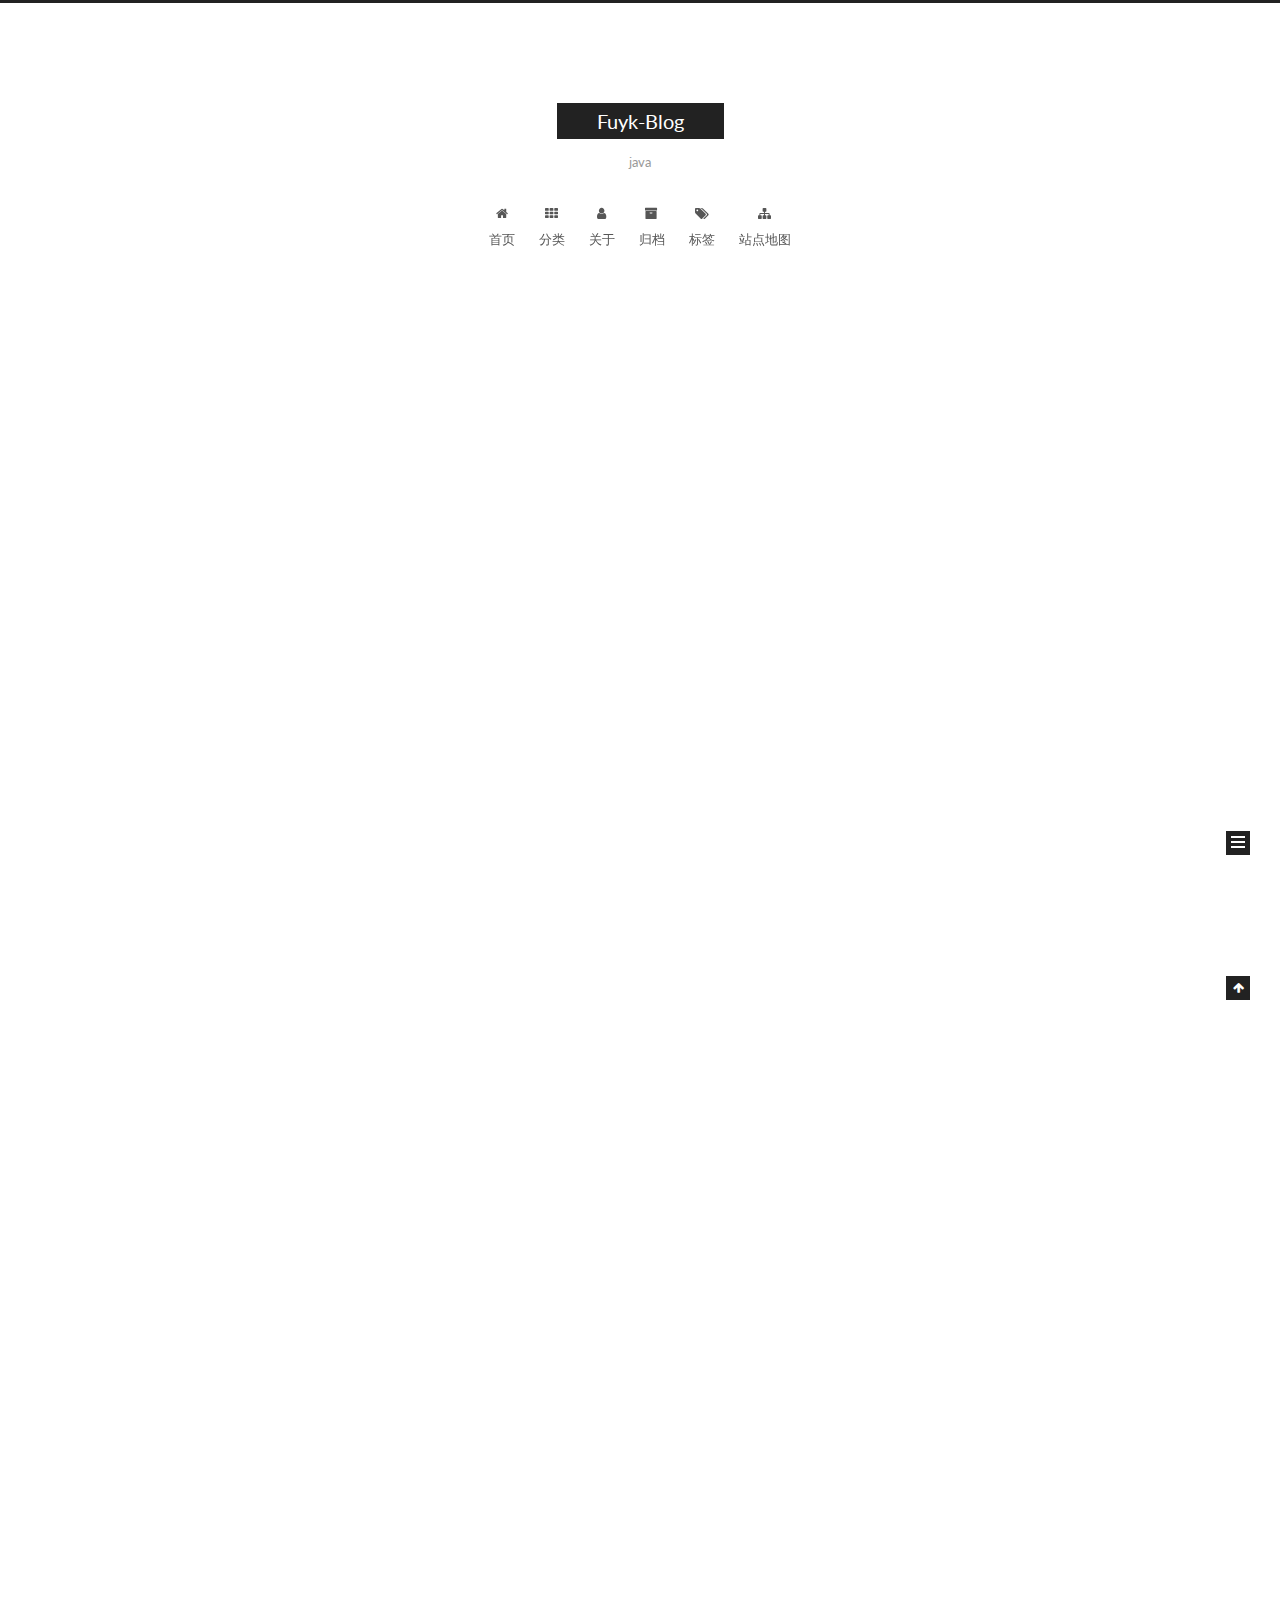
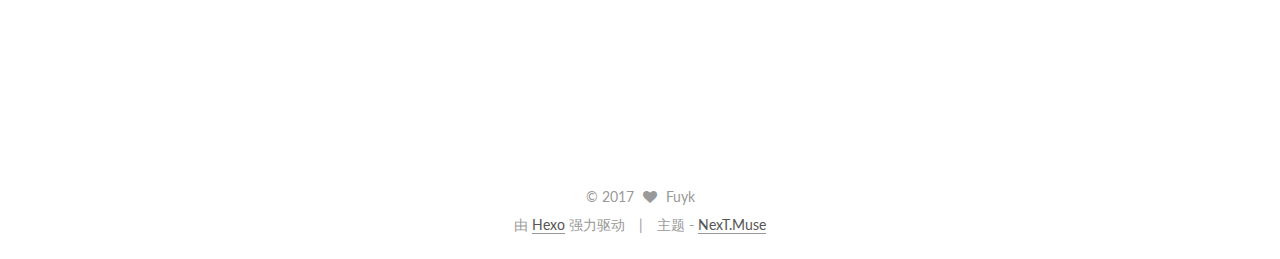
==== commit 53264bf2: "Site updated: 2017-06-29 18:41:52" ====
--- a/index.html
+++ b/index.html
@@ -1,177 +1,476 @@
-<!DOCTYPE html>
-<html>
+<!doctype html>
+
+
+
+  
+
+
+<html class="theme-next muse use-motion" lang="zh-Hans">
 <head>
-  <meta charset="utf-8">
-  
-  <meta name="renderer" content="webkit">
-  <meta http-equiv="X-UA-Compatible" content="IE=edge" >
-  <link rel="dns-prefetch" href="http://yoursite.com">
-  <title>Hexo</title>
-  <meta name="viewport" content="width=device-width, initial-scale=1, maximum-scale=1">
-  <meta property="og:type" content="website">
-<meta property="og:title" content="Hexo">
+  <meta charset="UTF-8"/>
+<meta http-equiv="X-UA-Compatible" content="IE=edge" />
+<meta name="viewport" content="width=device-width, initial-scale=1, maximum-scale=1"/>
+
+
+
+
+
+
+
+
+
+<meta http-equiv="Cache-Control" content="no-transform" />
+<meta http-equiv="Cache-Control" content="no-siteapp" />
+
+
+
+
+
+
+
+
+
+
+
+
+
+
+
+  
+  
+  <link href="/lib/fancybox/source/jquery.fancybox.css?v=2.1.5" rel="stylesheet" type="text/css" />
+
+
+
+
+  
+  
+  
+  
+
+  
+    
+    
+  
+
+  
+
+  
+
+  
+
+  
+
+  
+    
+    
+    <link href="//fonts.googleapis.com/css?family=Lato:300,300italic,400,400italic,700,700italic&subset=latin,latin-ext" rel="stylesheet" type="text/css">
+  
+
+
+
+
+
+
+<link href="/lib/font-awesome/css/font-awesome.min.css?v=4.6.2" rel="stylesheet" type="text/css" />
+
+<link href="/css/main.css?v=5.1.1" rel="stylesheet" type="text/css" />
+
+
+  <meta name="keywords" content="Hexo, NexT" />
+
+
+
+
+
+
+
+
+  <link rel="shortcut icon" type="image/x-icon" href="/favicon.ico?v=5.1.1" />
+
+
+
+
+
+
+<meta name="description" content="java,jsp,servlet......">
+<meta property="og:type" content="website">
+<meta property="og:title" content="Fuyk-Blog">
 <meta property="og:url" content="http://yoursite.com/index.html">
-<meta property="og:site_name" content="Hexo">
+<meta property="og:site_name" content="Fuyk-Blog">
+<meta property="og:description" content="java,jsp,servlet......">
 <meta name="twitter:card" content="summary">
-<meta name="twitter:title" content="Hexo">
-  
-    <link rel="alternative" href="/atom.xml" title="Hexo" type="application/atom+xml">
-  
-  
-    <link rel="icon" href="/favicon.png">
-  
-  <link rel="stylesheet" type="text/css" href="/./main.b3331d.css">
-  <style type="text/css">
-  
-    #container.show {
-      background: linear-gradient(200deg,#a0cfe4,#e8c37e);
+<meta name="twitter:title" content="Fuyk-Blog">
+<meta name="twitter:description" content="java,jsp,servlet......">
+
+
+
+<script type="text/javascript" id="hexo.configurations">
+  var NexT = window.NexT || {};
+  var CONFIG = {
+    root: '/',
+    scheme: 'Muse',
+    sidebar: {"position":"left","display":"post","offset":12,"offset_float":0,"b2t":false,"scrollpercent":false},
+    fancybox: true,
+    motion: true,
+    duoshuo: {
+      userId: '0',
+      author: '博主'
+    },
+    algolia: {
+      applicationID: '',
+      apiKey: '',
+      indexName: '',
+      hits: {"per_page":10},
+      labels: {"input_placeholder":"Search for Posts","hits_empty":"We didn't find any results for the search: ${query}","hits_stats":"${hits} results found in ${time} ms"}
     }
-  </style>
-  
-
-  
+  };
+</script>
+
+
+
+  <link rel="canonical" href="http://yoursite.com/"/>
+
+
+
+
+
+  <title>Fuyk-Blog</title>
+  
+
+
+
+
+
+
+
+
+
+
+
+
+
 
 </head>
 
-<body>
-  <div id="container" q-class="show:isCtnShow">
-    <canvas id="anm-canvas" class="anm-canvas"></canvas>
-    <div class="left-col" q-class="show:isShow">
-      
-<div class="overlay" style="background: #4d4d4d"></div>
-<div class="intrude-less">
-	<header id="header" class="inner">
-		<a href="/" class="profilepic">
-			<img src="null" class="js-avatar">
-		</a>
-		<hgroup>
-		  <h1 class="header-author"><a href="/">John Doe</a></h1>
-		</hgroup>
-		
-
-		<nav class="header-menu">
-			<ul>
-			
-				<li><a href="/">主页</a></li>
-	        
-				<li><a href="/tags/随笔/">随笔</a></li>
-	        
-			</ul>
-		</nav>
-		<nav class="header-smart-menu">
-    		
-    			
-    			<a q-on="click: openSlider(e, 'innerArchive')" href="javascript:void(0)">所有文章</a>
-    			
-            
-    			
-    			<a q-on="click: openSlider(e, 'friends')" href="javascript:void(0)">友链</a>
-    			
-            
-    			
-    			<a q-on="click: openSlider(e, 'aboutme')" href="javascript:void(0)">关于我</a>
-    			
-            
-		</nav>
-		<nav class="header-nav">
-			<div class="social">
-				
-					<a class="github" target="_blank" href="#" title="github"><i class="icon-github"></i></a>
-		        
-					<a class="weibo" target="_blank" href="#" title="weibo"><i class="icon-weibo"></i></a>
-		        
-					<a class="rss" target="_blank" href="#" title="rss"><i class="icon-rss"></i></a>
-		        
-					<a class="zhihu" target="_blank" href="#" title="zhihu"><i class="icon-zhihu"></i></a>
-		        
-			</div>
-		</nav>
-	</header>		
+<body itemscope itemtype="http://schema.org/WebPage" lang="zh-Hans">
+
+  
+  
+    
+  
+
+  <div class="container sidebar-position-left 
+   page-home 
+ ">
+    <div class="headband"></div>
+
+    <header id="header" class="header" itemscope itemtype="http://schema.org/WPHeader">
+      <div class="header-inner"><div class="site-brand-wrapper">
+  <div class="site-meta ">
+    
+
+    <div class="custom-logo-site-title">
+      <a href="/"  class="brand" rel="start">
+        <span class="logo-line-before"><i></i></span>
+        <span class="site-title">Fuyk-Blog</span>
+        <span class="logo-line-after"><i></i></span>
+      </a>
+    </div>
+      
+        <p class="site-subtitle">java</p>
+      
+  </div>
+
+  <div class="site-nav-toggle">
+    <button>
+      <span class="btn-bar"></span>
+      <span class="btn-bar"></span>
+      <span class="btn-bar"></span>
+    </button>
+  </div>
 </div>
 
-    </div>
-    <div class="mid-col" q-class="show:isShow,hide:isShow|isFalse">
-      
-<nav id="mobile-nav">
-  	<div class="overlay js-overlay" style="background: #4d4d4d"></div>
-	<div class="btnctn js-mobile-btnctn">
-  		<div class="slider-trigger list" q-on="click: openSlider(e)"><i class="icon icon-sort"></i></div>
-	</div>
-	<div class="intrude-less">
-		<header id="header" class="inner">
-			<div class="profilepic">
-				<img src="null" class="js-avatar">
-			</div>
-			<hgroup>
-			  <h1 class="header-author js-header-author">John Doe</h1>
-			</hgroup>
-			
-			
-			
-				
-			
-				
-			
-			
-			
-			<nav class="header-nav">
-				<div class="social">
-					
-						<a class="github" target="_blank" href="#" title="github"><i class="icon-github"></i></a>
-			        
-						<a class="weibo" target="_blank" href="#" title="weibo"><i class="icon-weibo"></i></a>
-			        
-						<a class="rss" target="_blank" href="#" title="rss"><i class="icon-rss"></i></a>
-			        
-						<a class="zhihu" target="_blank" href="#" title="zhihu"><i class="icon-zhihu"></i></a>
-			        
-				</div>
-			</nav>
-
-			<nav class="header-menu js-header-menu">
-				<ul style="width: 50%">
-				
-				
-					<li style="width: 50%"><a href="/">主页</a></li>
-		        
-					<li style="width: 50%"><a href="/tags/随笔/">随笔</a></li>
-		        
-				</ul>
-			</nav>
-		</header>				
-	</div>
-	<div class="mobile-mask" style="display:none" q-show="isShow"></div>
+<nav class="site-nav">
+  
+
+  
+    <ul id="menu" class="menu">
+      
+        
+        <li class="menu-item menu-item-home">
+          <a href="/" rel="section">
+            
+              <i class="menu-item-icon fa fa-fw fa-home"></i> <br />
+            
+            首页
+          </a>
+        </li>
+      
+        
+        <li class="menu-item menu-item-categories">
+          <a href="/categories/" rel="section">
+            
+              <i class="menu-item-icon fa fa-fw fa-th"></i> <br />
+            
+            分类
+          </a>
+        </li>
+      
+        
+        <li class="menu-item menu-item-about">
+          <a href="/about/" rel="section">
+            
+              <i class="menu-item-icon fa fa-fw fa-user"></i> <br />
+            
+            关于
+          </a>
+        </li>
+      
+        
+        <li class="menu-item menu-item-archives">
+          <a href="/archives/" rel="section">
+            
+              <i class="menu-item-icon fa fa-fw fa-archive"></i> <br />
+            
+            归档
+          </a>
+        </li>
+      
+        
+        <li class="menu-item menu-item-tags">
+          <a href="/tags/" rel="section">
+            
+              <i class="menu-item-icon fa fa-fw fa-tags"></i> <br />
+            
+            标签
+          </a>
+        </li>
+      
+        
+        <li class="menu-item menu-item-sitemap">
+          <a href="/sitemap.xml" rel="section">
+            
+              <i class="menu-item-icon fa fa-fw fa-sitemap"></i> <br />
+            
+            站点地图
+          </a>
+        </li>
+      
+
+      
+    </ul>
+  
+
+  
 </nav>
 
-      <div id="wrapper" class="body-wrap">
-        <div class="menu-l">
-          <div class="canvas-wrap">
-            <canvas data-colors="#eaeaea" data-sectionHeight="100" data-contentId="js-content" id="myCanvas1" class="anm-canvas"></canvas>
+
+
+ </div>
+    </header>
+
+    <main id="main" class="main">
+      <div class="main-inner">
+        <div class="content-wrap">
+          <div id="content" class="content">
+            
+  <section id="posts" class="posts-expand">
+    
+      
+
+  
+
+  
+  
+  
+
+  <article class="post post-type-normal " itemscope itemtype="http://schema.org/Article">
+    <link itemprop="mainEntityOfPage" href="http://yoursite.com/2017/06/28/my-frist-blog/">
+
+    <span hidden itemprop="author" itemscope itemtype="http://schema.org/Person">
+      <meta itemprop="name" content="Fuyk">
+      <meta itemprop="description" content="">
+      <meta itemprop="image" content="/images/avatar.gif">
+    </span>
+
+    <span hidden itemprop="publisher" itemscope itemtype="http://schema.org/Organization">
+      <meta itemprop="name" content="Fuyk-Blog">
+    </span>
+
+    
+      <header class="post-header">
+
+        
+        
+          <h1 class="post-title" itemprop="name headline">
+                
+                <a class="post-title-link" href="/2017/06/28/my-frist-blog/" itemprop="url">postName</a></h1>
+        
+
+        <div class="post-meta">
+          <span class="post-time">
+            
+              <span class="post-meta-item-icon">
+                <i class="fa fa-calendar-o"></i>
+              </span>
+              
+                <span class="post-meta-item-text">发表于</span>
+              
+              <time title="创建于" itemprop="dateCreated datePublished" datetime="2017-06-28T03:01:24+08:00">
+                2017-06-28
+              </time>
+            
+
+            
+
+            
+          </span>
+
+          
+
+          
+            
+          
+
+          
+          
+
+          
+
+          
+
+          
+
+        </div>
+      </header>
+    
+
+    <div class="post-body" itemprop="articleBody">
+
+      
+      
+
+      
+        
+          附加一段文章摘要，字数最好在140字以内，会出现在meta的description里面
+          <!--noindex-->
+          <div class="post-button text-center">
+            <a class="btn" href="/2017/06/28/my-frist-blog/">
+              阅读全文 &raquo;
+            </a>
           </div>
-          <div id="js-content" class="content-ll">
-            
-  
-    <article id="post-hello-world" class="article article-type-post  article-index" itemscope itemprop="blogPost">
-  <div class="article-inner">
-    
-      <header class="article-header">
-        
-  
-    <h1 itemprop="name">
-      <a class="article-title" href="/2017/06/28/hello-world/">Hello World</a>
-    </h1>
-  
-
-        
-        <a href="/2017/06/28/hello-world/" class="archive-article-date">
-  	<time datetime="2017-06-27T17:27:45.348Z" itemprop="datePublished"><i class="icon-calendar icon"></i>2017-06-28</time>
-</a>
-        
+          <!--/noindex-->
+        
+      
+    </div>
+
+    <div>
+      
+    </div>
+
+    <div>
+      
+    </div>
+
+    <div>
+      
+    </div>
+
+    <footer class="post-footer">
+      
+
+      
+
+      
+
+      
+      
+        <div class="post-eof"></div>
+      
+    </footer>
+  </article>
+
+
+    
+      
+
+  
+
+  
+  
+  
+
+  <article class="post post-type-normal " itemscope itemtype="http://schema.org/Article">
+    <link itemprop="mainEntityOfPage" href="http://yoursite.com/2017/06/28/hello-world/">
+
+    <span hidden itemprop="author" itemscope itemtype="http://schema.org/Person">
+      <meta itemprop="name" content="Fuyk">
+      <meta itemprop="description" content="">
+      <meta itemprop="image" content="/images/avatar.gif">
+    </span>
+
+    <span hidden itemprop="publisher" itemscope itemtype="http://schema.org/Organization">
+      <meta itemprop="name" content="Fuyk-Blog">
+    </span>
+
+    
+      <header class="post-header">
+
+        
+        
+          <h1 class="post-title" itemprop="name headline">
+                
+                <a class="post-title-link" href="/2017/06/28/hello-world/" itemprop="url">Hello World</a></h1>
+        
+
+        <div class="post-meta">
+          <span class="post-time">
+            
+              <span class="post-meta-item-icon">
+                <i class="fa fa-calendar-o"></i>
+              </span>
+              
+                <span class="post-meta-item-text">发表于</span>
+              
+              <time title="创建于" itemprop="dateCreated datePublished" datetime="2017-06-28T01:27:45+08:00">
+                2017-06-28
+              </time>
+            
+
+            
+
+            
+          </span>
+
+          
+
+          
+            
+          
+
+          
+          
+
+          
+
+          
+
+          
+
+        </div>
       </header>
     
-    <div class="article-entry" itemprop="articleBody">
-      
-        <p>Welcome to <a href="https://hexo.io/" target="_blank" rel="external">Hexo</a>! This is your very first post. Check <a href="https://hexo.io/docs/" target="_blank" rel="external">documentation</a> for more info. If you get any problems when using Hexo, you can find the answer in <a href="https://hexo.io/docs/troubleshooting.html" target="_blank" rel="external">troubleshooting</a> or you can ask me on <a href="https://github.com/hexojs/hexo/issues" target="_blank" rel="external">GitHub</a>.</p>
+
+    <div class="post-body" itemprop="articleBody">
+
+      
+      
+
+      
+        
+          
+            <p>Welcome to <a href="https://hexo.io/" target="_blank" rel="external">Hexo</a>! This is your very first post. Check <a href="https://hexo.io/docs/" target="_blank" rel="external">documentation</a> for more info. If you get any problems when using Hexo, you can find the answer in <a href="https://hexo.io/docs/troubleshooting.html" target="_blank" rel="external">troubleshooting</a> or you can ask me on <a href="https://github.com/hexojs/hexo/issues" target="_blank" rel="external">GitHub</a>.</p>
 <h2 id="Quick-Start"><a href="#Quick-Start" class="headerlink" title="Quick Start"></a>Quick Start</h2><h3 id="Create-a-new-post"><a href="#Create-a-new-post" class="headerlink" title="Create a new post"></a>Create a new post</h3><figure class="highlight bash"><table><tr><td class="gutter"><pre><div class="line">1</div></pre></td><td class="code"><pre><div class="line">$ hexo new <span class="string">"My New Post"</span></div></pre></td></tr></table></figure>
 <p>More info: <a href="https://hexo.io/docs/writing.html" target="_blank" rel="external">Writing</a></p>
 <h3 id="Run-server"><a href="#Run-server" class="headerlink" title="Run server"></a>Run server</h3><figure class="highlight bash"><table><tr><td class="gutter"><pre><div class="line">1</div></pre></td><td class="code"><pre><div class="line">$ hexo server</div></pre></td></tr></table></figure>
@@ -181,277 +480,297 @@
 <h3 id="Deploy-to-remote-sites"><a href="#Deploy-to-remote-sites" class="headerlink" title="Deploy to remote sites"></a>Deploy to remote sites</h3><figure class="highlight bash"><table><tr><td class="gutter"><pre><div class="line">1</div></pre></td><td class="code"><pre><div class="line">$ hexo deploy</div></pre></td></tr></table></figure>
 <p>More info: <a href="https://hexo.io/docs/deployment.html" target="_blank" rel="external">Deployment</a></p>
 
-      
-
-      
-    </div>
-    <div class="article-info article-info-index">
-      
-      
-      
-
-      
-        <p class="article-more-link">
-          <a class="article-more-a" href="/2017/06/28/hello-world/">展开全文 >></a>
-        </p>
-      
-
-      
-      <div class="clearfix"></div>
+          
+        
+      
+    </div>
+
+    <div>
+      
+    </div>
+
+    <div>
+      
+    </div>
+
+    <div>
+      
+    </div>
+
+    <footer class="post-footer">
+      
+
+      
+
+      
+
+      
+      
+        <div class="post-eof"></div>
+      
+    </footer>
+  </article>
+
+
+    
+  </section>
+
+  
+
+
+          </div>
+          
+
+
+          
+
+        </div>
+        
+          
+  
+  <div class="sidebar-toggle">
+    <div class="sidebar-toggle-line-wrap">
+      <span class="sidebar-toggle-line sidebar-toggle-line-first"></span>
+      <span class="sidebar-toggle-line sidebar-toggle-line-middle"></span>
+      <span class="sidebar-toggle-line sidebar-toggle-line-last"></span>
     </div>
   </div>
-</article>
-
-
-
-
-
-  
-  
-
-
-          </div>
+
+  <aside id="sidebar" class="sidebar">
+    <div class="sidebar-inner">
+
+      
+
+      
+
+      <section class="site-overview sidebar-panel sidebar-panel-active">
+        <div class="site-author motion-element" itemprop="author" itemscope itemtype="http://schema.org/Person">
+          <img class="site-author-image" itemprop="image"
+               src="/images/avatar.gif"
+               alt="Fuyk" />
+          <p class="site-author-name" itemprop="name">Fuyk</p>
+           
+              <p class="site-description motion-element" itemprop="description">java,jsp,servlet......</p>
+          
         </div>
+        <nav class="site-state motion-element">
+
+          
+            <div class="site-state-item site-state-posts">
+              <a href="/archives/">
+                <span class="site-state-item-count">2</span>
+                <span class="site-state-item-name">日志</span>
+              </a>
+            </div>
+          
+
+          
+
+          
+            
+            
+            <div class="site-state-item site-state-tags">
+              <a href="/tags/index.html">
+                <span class="site-state-item-count">3</span>
+                <span class="site-state-item-name">标签</span>
+              </a>
+            </div>
+          
+
+        </nav>
+
+        
+
+        <div class="links-of-author motion-element">
+          
+        </div>
+
+        
+        
+
+        
+        
+
+        
+
+
+      </section>
+
+      
+
+      
+
+    </div>
+  </aside>
+
+
+        
       </div>
-      <footer id="footer">
-  <div class="outer">
-    <div id="footer-info">
-    	<div class="footer-left">
-    		&copy; 2017 John Doe
-    	</div>
-      	<div class="footer-right">
-      		<a href="http://hexo.io/" target="_blank">Hexo</a>  Theme <a href="https://github.com/litten/hexo-theme-yilia" target="_blank">Yilia</a> by Litten
-      	</div>
-    </div>
+    </main>
+
+    <footer id="footer" class="footer">
+      <div class="footer-inner">
+        <div class="copyright" >
+  
+  &copy; 
+  <span itemprop="copyrightYear">2017</span>
+  <span class="with-love">
+    <i class="fa fa-heart"></i>
+  </span>
+  <span class="author" itemprop="copyrightHolder">Fuyk</span>
+</div>
+
+
+<div class="powered-by">
+  由 <a class="theme-link" href="https://hexo.io">Hexo</a> 强力驱动
+</div>
+
+<div class="theme-info">
+  主题 -
+  <a class="theme-link" href="https://github.com/iissnan/hexo-theme-next">
+    NexT.Muse
+  </a>
+</div>
+
+
+        
+
+        
+      </div>
+    </footer>
+
+    
+      <div class="back-to-top">
+        <i class="fa fa-arrow-up"></i>
+        
+      </div>
+    
+
   </div>
-</footer>
-    </div>
-    <script>
-	var yiliaConfig = {
-		mathjax: false,
-		isHome: true,
-		isPost: false,
-		isArchive: false,
-		isTag: false,
-		isCategory: false,
-		open_in_new: false,
-		root: "/",
-		innerArchive: true,
-		showTags: false
-	}
+
+  
+
+<script type="text/javascript">
+  if (Object.prototype.toString.call(window.Promise) !== '[object Function]') {
+    window.Promise = null;
+  }
 </script>
 
-<script>!function(t){function n(e){if(r[e])return r[e].exports;var i=r[e]={exports:{},id:e,loaded:!1};return t[e].call(i.exports,i,i.exports,n),i.loaded=!0,i.exports}var r={};n.m=t,n.c=r,n.p="./",n(0)}([function(t,n,r){r(194),t.exports=r(190)},function(t,n,r){var e=r(3),i=r(52),o=r(27),u=r(28),c=r(53),f="prototype",a=function(t,n,r){var s,l,h,v,p=t&a.F,d=t&a.G,y=t&a.S,g=t&a.P,b=t&a.B,m=d?e:y?e[n]||(e[n]={}):(e[n]||{})[f],x=d?i:i[n]||(i[n]={}),w=x[f]||(x[f]={});d&&(r=n);for(s in r)l=!p&&m&&void 0!==m[s],h=(l?m:r)[s],v=b&&l?c(h,e):g&&"function"==typeof h?c(Function.call,h):h,m&&u(m,s,h,t&a.U),x[s]!=h&&o(x,s,v),g&&w[s]!=h&&(w[s]=h)};e.core=i,a.F=1,a.G=2,a.S=4,a.P=8,a.B=16,a.W=32,a.U=64,a.R=128,t.exports=a},function(t,n,r){var e=r(6);t.exports=function(t){if(!e(t))throw TypeError(t+" is not an object!");return t}},function(t,n){var r=t.exports="undefined"!=typeof window&&window.Math==Math?window:"undefined"!=typeof self&&self.Math==Math?self:Function("return this")();"number"==typeof __g&&(__g=r)},function(t,n){t.exports=function(t){try{return!!t()}catch(t){return!0}}},function(t,n){var r=t.exports="undefined"!=typeof window&&window.Math==Math?window:"undefined"!=typeof self&&self.Math==Math?self:Function("return this")();"number"==typeof __g&&(__g=r)},function(t,n){t.exports=function(t){return"object"==typeof t?null!==t:"function"==typeof t}},function(t,n,r){var e=r(126)("wks"),i=r(76),o=r(3).Symbol,u="function"==typeof o;(t.exports=function(t){return e[t]||(e[t]=u&&o[t]||(u?o:i)("Symbol."+t))}).store=e},function(t,n){var r={}.hasOwnProperty;t.exports=function(t,n){return r.call(t,n)}},function(t,n,r){var e=r(94),i=r(33);t.exports=function(t){return e(i(t))}},function(t,n,r){t.exports=!r(4)(function(){return 7!=Object.defineProperty({},"a",{get:function(){return 7}}).a})},function(t,n,r){var e=r(2),i=r(167),o=r(50),u=Object.defineProperty;n.f=r(10)?Object.defineProperty:function(t,n,r){if(e(t),n=o(n,!0),e(r),i)try{return u(t,n,r)}catch(t){}if("get"in r||"set"in r)throw TypeError("Accessors not supported!");return"value"in r&&(t[n]=r.value),t}},function(t,n,r){t.exports=!r(18)(function(){return 7!=Object.defineProperty({},"a",{get:function(){return 7}}).a})},function(t,n,r){var e=r(14),i=r(22);t.exports=r(12)?function(t,n,r){return e.f(t,n,i(1,r))}:function(t,n,r){return t[n]=r,t}},function(t,n,r){var e=r(20),i=r(58),o=r(42),u=Object.defineProperty;n.f=r(12)?Object.defineProperty:function(t,n,r){if(e(t),n=o(n,!0),e(r),i)try{return u(t,n,r)}catch(t){}if("get"in r||"set"in r)throw TypeError("Accessors not supported!");return"value"in r&&(t[n]=r.value),t}},function(t,n,r){var e=r(40)("wks"),i=r(23),o=r(5).Symbol,u="function"==typeof o;(t.exports=function(t){return e[t]||(e[t]=u&&o[t]||(u?o:i)("Symbol."+t))}).store=e},function(t,n,r){var e=r(67),i=Math.min;t.exports=function(t){return t>0?i(e(t),9007199254740991):0}},function(t,n,r){var e=r(46);t.exports=function(t){return Object(e(t))}},function(t,n){t.exports=function(t){try{return!!t()}catch(t){return!0}}},function(t,n,r){var e=r(63),i=r(34);t.exports=Object.keys||function(t){return e(t,i)}},function(t,n,r){var e=r(21);t.exports=function(t){if(!e(t))throw TypeError(t+" is not an object!");return t}},function(t,n){t.exports=function(t){return"object"==typeof t?null!==t:"function"==typeof t}},function(t,n){t.exports=function(t,n){return{enumerable:!(1&t),configurable:!(2&t),writable:!(4&t),value:n}}},function(t,n){var r=0,e=Math.random();t.exports=function(t){return"Symbol(".concat(void 0===t?"":t,")_",(++r+e).toString(36))}},function(t,n){var r={}.hasOwnProperty;t.exports=function(t,n){return r.call(t,n)}},function(t,n){var r=t.exports={version:"2.4.0"};"number"==typeof __e&&(__e=r)},function(t,n){t.exports=function(t){if("function"!=typeof t)throw TypeError(t+" is not a function!");return t}},function(t,n,r){var e=r(11),i=r(66);t.exports=r(10)?function(t,n,r){return e.f(t,n,i(1,r))}:function(t,n,r){return t[n]=r,t}},function(t,n,r){var e=r(3),i=r(27),o=r(24),u=r(76)("src"),c="toString",f=Function[c],a=(""+f).split(c);r(52).inspectSource=function(t){return f.call(t)},(t.exports=function(t,n,r,c){var f="function"==typeof r;f&&(o(r,"name")||i(r,"name",n)),t[n]!==r&&(f&&(o(r,u)||i(r,u,t[n]?""+t[n]:a.join(String(n)))),t===e?t[n]=r:c?t[n]?t[n]=r:i(t,n,r):(delete t[n],i(t,n,r)))})(Function.prototype,c,function(){return"function"==typeof this&&this[u]||f.call(this)})},function(t,n,r){var e=r(1),i=r(4),o=r(46),u=function(t,n,r,e){var i=String(o(t)),u="<"+n;return""!==r&&(u+=" "+r+'="'+String(e).replace(/"/g,"&quot;")+'"'),u+">"+i+"</"+n+">"};t.exports=function(t,n){var r={};r[t]=n(u),e(e.P+e.F*i(function(){var n=""[t]('"');return n!==n.toLowerCase()||n.split('"').length>3}),"String",r)}},function(t,n,r){var e=r(115),i=r(46);t.exports=function(t){return e(i(t))}},function(t,n,r){var e=r(116),i=r(66),o=r(30),u=r(50),c=r(24),f=r(167),a=Object.getOwnPropertyDescriptor;n.f=r(10)?a:function(t,n){if(t=o(t),n=u(n,!0),f)try{return a(t,n)}catch(t){}if(c(t,n))return i(!e.f.call(t,n),t[n])}},function(t,n,r){var e=r(24),i=r(17),o=r(145)("IE_PROTO"),u=Object.prototype;t.exports=Object.getPrototypeOf||function(t){return t=i(t),e(t,o)?t[o]:"function"==typeof t.constructor&&t instanceof t.constructor?t.constructor.prototype:t instanceof Object?u:null}},function(t,n){t.exports=function(t){if(void 0==t)throw TypeError("Can't call method on  "+t);return t}},function(t,n){t.exports="constructor,hasOwnProperty,isPrototypeOf,propertyIsEnumerable,toLocaleString,toString,valueOf".split(",")},function(t,n){t.exports={}},function(t,n){t.exports=!0},function(t,n){n.f={}.propertyIsEnumerable},function(t,n,r){var e=r(14).f,i=r(8),o=r(15)("toStringTag");t.exports=function(t,n,r){t&&!i(t=r?t:t.prototype,o)&&e(t,o,{configurable:!0,value:n})}},function(t,n,r){var e=r(40)("keys"),i=r(23);t.exports=function(t){return e[t]||(e[t]=i(t))}},function(t,n,r){var e=r(5),i="__core-js_shared__",o=e[i]||(e[i]={});t.exports=function(t){return o[t]||(o[t]={})}},function(t,n){var r=Math.ceil,e=Math.floor;t.exports=function(t){return isNaN(t=+t)?0:(t>0?e:r)(t)}},function(t,n,r){var e=r(21);t.exports=function(t,n){if(!e(t))return t;var r,i;if(n&&"function"==typeof(r=t.toString)&&!e(i=r.call(t)))return i;if("function"==typeof(r=t.valueOf)&&!e(i=r.call(t)))return i;if(!n&&"function"==typeof(r=t.toString)&&!e(i=r.call(t)))return i;throw TypeError("Can't convert object to primitive value")}},function(t,n,r){var e=r(5),i=r(25),o=r(36),u=r(44),c=r(14).f;t.exports=function(t){var n=i.Symbol||(i.Symbol=o?{}:e.Symbol||{});"_"==t.charAt(0)||t in n||c(n,t,{value:u.f(t)})}},function(t,n,r){n.f=r(15)},function(t,n){var r={}.toString;t.exports=function(t){return r.call(t).slice(8,-1)}},function(t,n){t.exports=function(t){if(void 0==t)throw TypeError("Can't call method on  "+t);return t}},function(t,n,r){var e=r(4);t.exports=function(t,n){return!!t&&e(function(){n?t.call(null,function(){},1):t.call(null)})}},function(t,n,r){var e=r(53),i=r(115),o=r(17),u=r(16),c=r(202);t.exports=function(t,n){var r=1==t,f=2==t,a=3==t,s=4==t,l=6==t,h=5==t||l,v=n||c;return function(n,c,p){for(var d,y,g=o(n),b=i(g),m=e(c,p,3),x=u(b.length),w=0,S=r?v(n,x):f?v(n,0):void 0;x>w;w++)if((h||w in b)&&(d=b[w],y=m(d,w,g),t))if(r)S[w]=y;else if(y)switch(t){case 3:return!0;case 5:return d;case 6:return w;case 2:S.push(d)}else if(s)return!1;return l?-1:a||s?s:S}}},function(t,n,r){var e=r(1),i=r(52),o=r(4);t.exports=function(t,n){var r=(i.Object||{})[t]||Object[t],u={};u[t]=n(r),e(e.S+e.F*o(function(){r(1)}),"Object",u)}},function(t,n,r){var e=r(6);t.exports=function(t,n){if(!e(t))return t;var r,i;if(n&&"function"==typeof(r=t.toString)&&!e(i=r.call(t)))return i;if("function"==typeof(r=t.valueOf)&&!e(i=r.call(t)))return i;if(!n&&"function"==typeof(r=t.toString)&&!e(i=r.call(t)))return i;throw TypeError("Can't convert object to primitive value")}},function(t,n,r){var e=r(5),i=r(25),o=r(91),u=r(13),c="prototype",f=function(t,n,r){var a,s,l,h=t&f.F,v=t&f.G,p=t&f.S,d=t&f.P,y=t&f.B,g=t&f.W,b=v?i:i[n]||(i[n]={}),m=b[c],x=v?e:p?e[n]:(e[n]||{})[c];v&&(r=n);for(a in r)(s=!h&&x&&void 0!==x[a])&&a in b||(l=s?x[a]:r[a],b[a]=v&&"function"!=typeof x[a]?r[a]:y&&s?o(l,e):g&&x[a]==l?function(t){var n=function(n,r,e){if(this instanceof t){switch(arguments.length){case 0:return new t;case 1:return new t(n);case 2:return new t(n,r)}return new t(n,r,e)}return t.apply(this,arguments)};return n[c]=t[c],n}(l):d&&"function"==typeof l?o(Function.call,l):l,d&&((b.virtual||(b.virtual={}))[a]=l,t&f.R&&m&&!m[a]&&u(m,a,l)))};f.F=1,f.G=2,f.S=4,f.P=8,f.B=16,f.W=32,f.U=64,f.R=128,t.exports=f},function(t,n){var r=t.exports={version:"2.4.0"};"number"==typeof __e&&(__e=r)},function(t,n,r){var e=r(26);t.exports=function(t,n,r){if(e(t),void 0===n)return t;switch(r){case 1:return function(r){return t.call(n,r)};case 2:return function(r,e){return t.call(n,r,e)};case 3:return function(r,e,i){return t.call(n,r,e,i)}}return function(){return t.apply(n,arguments)}}},function(t,n,r){var e=r(183),i=r(1),o=r(126)("metadata"),u=o.store||(o.store=new(r(186))),c=function(t,n,r){var i=u.get(t);if(!i){if(!r)return;u.set(t,i=new e)}var o=i.get(n);if(!o){if(!r)return;i.set(n,o=new e)}return o},f=function(t,n,r){var e=c(n,r,!1);return void 0!==e&&e.has(t)},a=function(t,n,r){var e=c(n,r,!1);return void 0===e?void 0:e.get(t)},s=function(t,n,r,e){c(r,e,!0).set(t,n)},l=function(t,n){var r=c(t,n,!1),e=[];return r&&r.forEach(function(t,n){e.push(n)}),e},h=function(t){return void 0===t||"symbol"==typeof t?t:String(t)},v=function(t){i(i.S,"Reflect",t)};t.exports={store:u,map:c,has:f,get:a,set:s,keys:l,key:h,exp:v}},function(t,n,r){"use strict";if(r(10)){var e=r(69),i=r(3),o=r(4),u=r(1),c=r(127),f=r(152),a=r(53),s=r(68),l=r(66),h=r(27),v=r(73),p=r(67),d=r(16),y=r(75),g=r(50),b=r(24),m=r(180),x=r(114),w=r(6),S=r(17),_=r(137),O=r(70),E=r(32),P=r(71).f,j=r(154),F=r(76),M=r(7),A=r(48),N=r(117),T=r(146),I=r(155),k=r(80),L=r(123),R=r(74),C=r(130),D=r(160),U=r(11),W=r(31),G=U.f,B=W.f,V=i.RangeError,z=i.TypeError,q=i.Uint8Array,K="ArrayBuffer",J="Shared"+K,Y="BYTES_PER_ELEMENT",H="prototype",$=Array[H],X=f.ArrayBuffer,Q=f.DataView,Z=A(0),tt=A(2),nt=A(3),rt=A(4),et=A(5),it=A(6),ot=N(!0),ut=N(!1),ct=I.values,ft=I.keys,at=I.entries,st=$.lastIndexOf,lt=$.reduce,ht=$.reduceRight,vt=$.join,pt=$.sort,dt=$.slice,yt=$.toString,gt=$.toLocaleString,bt=M("iterator"),mt=M("toStringTag"),xt=F("typed_constructor"),wt=F("def_constructor"),St=c.CONSTR,_t=c.TYPED,Ot=c.VIEW,Et="Wrong length!",Pt=A(1,function(t,n){return Tt(T(t,t[wt]),n)}),jt=o(function(){return 1===new q(new Uint16Array([1]).buffer)[0]}),Ft=!!q&&!!q[H].set&&o(function(){new q(1).set({})}),Mt=function(t,n){if(void 0===t)throw z(Et);var r=+t,e=d(t);if(n&&!m(r,e))throw V(Et);return e},At=function(t,n){var r=p(t);if(r<0||r%n)throw V("Wrong offset!");return r},Nt=function(t){if(w(t)&&_t in t)return t;throw z(t+" is not a typed array!")},Tt=function(t,n){if(!(w(t)&&xt in t))throw z("It is not a typed array constructor!");return new t(n)},It=function(t,n){return kt(T(t,t[wt]),n)},kt=function(t,n){for(var r=0,e=n.length,i=Tt(t,e);e>r;)i[r]=n[r++];return i},Lt=function(t,n,r){G(t,n,{get:function(){return this._d[r]}})},Rt=function(t){var n,r,e,i,o,u,c=S(t),f=arguments.length,s=f>1?arguments[1]:void 0,l=void 0!==s,h=j(c);if(void 0!=h&&!_(h)){for(u=h.call(c),e=[],n=0;!(o=u.next()).done;n++)e.push(o.value);c=e}for(l&&f>2&&(s=a(s,arguments[2],2)),n=0,r=d(c.length),i=Tt(this,r);r>n;n++)i[n]=l?s(c[n],n):c[n];return i},Ct=function(){for(var t=0,n=arguments.length,r=Tt(this,n);n>t;)r[t]=arguments[t++];return r},Dt=!!q&&o(function(){gt.call(new q(1))}),Ut=function(){return gt.apply(Dt?dt.call(Nt(this)):Nt(this),arguments)},Wt={copyWithin:function(t,n){return D.call(Nt(this),t,n,arguments.length>2?arguments[2]:void 0)},every:function(t){return rt(Nt(this),t,arguments.length>1?arguments[1]:void 0)},fill:function(t){return C.apply(Nt(this),arguments)},filter:function(t){return It(this,tt(Nt(this),t,arguments.length>1?arguments[1]:void 0))},find:function(t){return et(Nt(this),t,arguments.length>1?arguments[1]:void 0)},findIndex:function(t){return it(Nt(this),t,arguments.length>1?arguments[1]:void 0)},forEach:function(t){Z(Nt(this),t,arguments.length>1?arguments[1]:void 0)},indexOf:function(t){return ut(Nt(this),t,arguments.length>1?arguments[1]:void 0)},includes:function(t){return ot(Nt(this),t,arguments.length>1?arguments[1]:void 0)},join:function(t){return vt.apply(Nt(this),arguments)},lastIndexOf:function(t){return st.apply(Nt(this),arguments)},map:function(t){return Pt(Nt(this),t,arguments.length>1?arguments[1]:void 0)},reduce:function(t){return lt.apply(Nt(this),arguments)},reduceRight:function(t){return ht.apply(Nt(this),arguments)},reverse:function(){for(var t,n=this,r=Nt(n).length,e=Math.floor(r/2),i=0;i<e;)t=n[i],n[i++]=n[--r],n[r]=t;return n},some:function(t){return nt(Nt(this),t,arguments.length>1?arguments[1]:void 0)},sort:function(t){return pt.call(Nt(this),t)},subarray:function(t,n){var r=Nt(this),e=r.length,i=y(t,e);return new(T(r,r[wt]))(r.buffer,r.byteOffset+i*r.BYTES_PER_ELEMENT,d((void 0===n?e:y(n,e))-i))}},Gt=function(t,n){return It(this,dt.call(Nt(this),t,n))},Bt=function(t){Nt(this);var n=At(arguments[1],1),r=this.length,e=S(t),i=d(e.length),o=0;if(i+n>r)throw V(Et);for(;o<i;)this[n+o]=e[o++]},Vt={entries:function(){return at.call(Nt(this))},keys:function(){return ft.call(Nt(this))},values:function(){return ct.call(Nt(this))}},zt=function(t,n){return w(t)&&t[_t]&&"symbol"!=typeof n&&n in t&&String(+n)==String(n)},qt=function(t,n){return zt(t,n=g(n,!0))?l(2,t[n]):B(t,n)},Kt=function(t,n,r){return!(zt(t,n=g(n,!0))&&w(r)&&b(r,"value"))||b(r,"get")||b(r,"set")||r.configurable||b(r,"writable")&&!r.writable||b(r,"enumerable")&&!r.enumerable?G(t,n,r):(t[n]=r.value,t)};St||(W.f=qt,U.f=Kt),u(u.S+u.F*!St,"Object",{getOwnPropertyDescriptor:qt,defineProperty:Kt}),o(function(){yt.call({})})&&(yt=gt=function(){return vt.call(this)});var Jt=v({},Wt);v(Jt,Vt),h(Jt,bt,Vt.values),v(Jt,{slice:Gt,set:Bt,constructor:function(){},toString:yt,toLocaleString:Ut}),Lt(Jt,"buffer","b"),Lt(Jt,"byteOffset","o"),Lt(Jt,"byteLength","l"),Lt(Jt,"length","e"),G(Jt,mt,{get:function(){return this[_t]}}),t.exports=function(t,n,r,f){f=!!f;var a=t+(f?"Clamped":"")+"Array",l="Uint8Array"!=a,v="get"+t,p="set"+t,y=i[a],g=y||{},b=y&&E(y),m=!y||!c.ABV,S={},_=y&&y[H],j=function(t,r){var e=t._d;return e.v[v](r*n+e.o,jt)},F=function(t,r,e){var i=t._d;f&&(e=(e=Math.round(e))<0?0:e>255?255:255&e),i.v[p](r*n+i.o,e,jt)},M=function(t,n){G(t,n,{get:function(){return j(this,n)},set:function(t){return F(this,n,t)},enumerable:!0})};m?(y=r(function(t,r,e,i){s(t,y,a,"_d");var o,u,c,f,l=0,v=0;if(w(r)){if(!(r instanceof X||(f=x(r))==K||f==J))return _t in r?kt(y,r):Rt.call(y,r);o=r,v=At(e,n);var p=r.byteLength;if(void 0===i){if(p%n)throw V(Et);if((u=p-v)<0)throw V(Et)}else if((u=d(i)*n)+v>p)throw V(Et);c=u/n}else c=Mt(r,!0),u=c*n,o=new X(u);for(h(t,"_d",{b:o,o:v,l:u,e:c,v:new Q(o)});l<c;)M(t,l++)}),_=y[H]=O(Jt),h(_,"constructor",y)):L(function(t){new y(null),new y(t)},!0)||(y=r(function(t,r,e,i){s(t,y,a);var o;return w(r)?r instanceof X||(o=x(r))==K||o==J?void 0!==i?new g(r,At(e,n),i):void 0!==e?new g(r,At(e,n)):new g(r):_t in r?kt(y,r):Rt.call(y,r):new g(Mt(r,l))}),Z(b!==Function.prototype?P(g).concat(P(b)):P(g),function(t){t in y||h(y,t,g[t])}),y[H]=_,e||(_.constructor=y));var A=_[bt],N=!!A&&("values"==A.name||void 0==A.name),T=Vt.values;h(y,xt,!0),h(_,_t,a),h(_,Ot,!0),h(_,wt,y),(f?new y(1)[mt]==a:mt in _)||G(_,mt,{get:function(){return a}}),S[a]=y,u(u.G+u.W+u.F*(y!=g),S),u(u.S,a,{BYTES_PER_ELEMENT:n,from:Rt,of:Ct}),Y in _||h(_,Y,n),u(u.P,a,Wt),R(a),u(u.P+u.F*Ft,a,{set:Bt}),u(u.P+u.F*!N,a,Vt),u(u.P+u.F*(_.toString!=yt),a,{toString:yt}),u(u.P+u.F*o(function(){new y(1).slice()}),a,{slice:Gt}),u(u.P+u.F*(o(function(){return[1,2].toLocaleString()!=new y([1,2]).toLocaleString()})||!o(function(){_.toLocaleString.call([1,2])})),a,{toLocaleString:Ut}),k[a]=N?A:T,e||N||h(_,bt,T)}}else t.exports=function(){}},function(t,n){var r={}.toString;t.exports=function(t){return r.call(t).slice(8,-1)}},function(t,n,r){var e=r(21),i=r(5).document,o=e(i)&&e(i.createElement);t.exports=function(t){return o?i.createElement(t):{}}},function(t,n,r){t.exports=!r(12)&&!r(18)(function(){return 7!=Object.defineProperty(r(57)("div"),"a",{get:function(){return 7}}).a})},function(t,n,r){"use strict";var e=r(36),i=r(51),o=r(64),u=r(13),c=r(8),f=r(35),a=r(96),s=r(38),l=r(103),h=r(15)("iterator"),v=!([].keys&&"next"in[].keys()),p="keys",d="values",y=function(){return this};t.exports=function(t,n,r,g,b,m,x){a(r,n,g);var w,S,_,O=function(t){if(!v&&t in F)return F[t];switch(t){case p:case d:return function(){return new r(this,t)}}return function(){return new r(this,t)}},E=n+" Iterator",P=b==d,j=!1,F=t.prototype,M=F[h]||F["@@iterator"]||b&&F[b],A=M||O(b),N=b?P?O("entries"):A:void 0,T="Array"==n?F.entries||M:M;if(T&&(_=l(T.call(new t)))!==Object.prototype&&(s(_,E,!0),e||c(_,h)||u(_,h,y)),P&&M&&M.name!==d&&(j=!0,A=function(){return M.call(this)}),e&&!x||!v&&!j&&F[h]||u(F,h,A),f[n]=A,f[E]=y,b)if(w={values:P?A:O(d),keys:m?A:O(p),entries:N},x)for(S in w)S in F||o(F,S,w[S]);else i(i.P+i.F*(v||j),n,w);return w}},function(t,n,r){var e=r(20),i=r(100),o=r(34),u=r(39)("IE_PROTO"),c=function(){},f="prototype",a=function(){var t,n=r(57)("iframe"),e=o.length;for(n.style.display="none",r(93).appendChild(n),n.src="javascript:",t=n.contentWindow.document,t.open(),t.write("<script>document.F=Object<\/script>"),t.close(),a=t.F;e--;)delete a[f][o[e]];return a()};t.exports=Object.create||function(t,n){var r;return null!==t?(c[f]=e(t),r=new c,c[f]=null,r[u]=t):r=a(),void 0===n?r:i(r,n)}},function(t,n,r){var e=r(63),i=r(34).concat("length","prototype");n.f=Object.getOwnPropertyNames||function(t){return e(t,i)}},function(t,n){n.f=Object.getOwnPropertySymbols},function(t,n,r){var e=r(8),i=r(9),o=r(90)(!1),u=r(39)("IE_PROTO");t.exports=function(t,n){var r,c=i(t),f=0,a=[];for(r in c)r!=u&&e(c,r)&&a.push(r);for(;n.length>f;)e(c,r=n[f++])&&(~o(a,r)||a.push(r));return a}},function(t,n,r){t.exports=r(13)},function(t,n,r){var e=r(76)("meta"),i=r(6),o=r(24),u=r(11).f,c=0,f=Object.isExtensible||function(){return!0},a=!r(4)(function(){return f(Object.preventExtensions({}))}),s=function(t){u(t,e,{value:{i:"O"+ ++c,w:{}}})},l=function(t,n){if(!i(t))return"symbol"==typeof t?t:("string"==typeof t?"S":"P")+t;if(!o(t,e)){if(!f(t))return"F";if(!n)return"E";s(t)}return t[e].i},h=function(t,n){if(!o(t,e)){if(!f(t))return!0;if(!n)return!1;s(t)}return t[e].w},v=function(t){return a&&p.NEED&&f(t)&&!o(t,e)&&s(t),t},p=t.exports={KEY:e,NEED:!1,fastKey:l,getWeak:h,onFreeze:v}},function(t,n){t.exports=function(t,n){return{enumerable:!(1&t),configurable:!(2&t),writable:!(4&t),value:n}}},function(t,n){var r=Math.ceil,e=Math.floor;t.exports=function(t){return isNaN(t=+t)?0:(t>0?e:r)(t)}},function(t,n){t.exports=function(t,n,r,e){if(!(t instanceof n)||void 0!==e&&e in t)throw TypeError(r+": incorrect invocation!");return t}},function(t,n){t.exports=!1},function(t,n,r){var e=r(2),i=r(173),o=r(133),u=r(145)("IE_PROTO"),c=function(){},f="prototype",a=function(){var t,n=r(132)("iframe"),e=o.length;for(n.style.display="none",r(135).appendChild(n),n.src="javascript:",t=n.contentWindow.document,t.open(),t.write("<script>document.F=Object<\/script>"),t.close(),a=t.F;e--;)delete a[f][o[e]];return a()};t.exports=Object.create||function(t,n){var r;return null!==t?(c[f]=e(t),r=new c,c[f]=null,r[u]=t):r=a(),void 0===n?r:i(r,n)}},function(t,n,r){var e=r(175),i=r(133).concat("length","prototype");n.f=Object.getOwnPropertyNames||function(t){return e(t,i)}},function(t,n,r){var e=r(175),i=r(133);t.exports=Object.keys||function(t){return e(t,i)}},function(t,n,r){var e=r(28);t.exports=function(t,n,r){for(var i in n)e(t,i,n[i],r);return t}},function(t,n,r){"use strict";var e=r(3),i=r(11),o=r(10),u=r(7)("species");t.exports=function(t){var n=e[t];o&&n&&!n[u]&&i.f(n,u,{configurable:!0,get:function(){return this}})}},function(t,n,r){var e=r(67),i=Math.max,o=Math.min;t.exports=function(t,n){return t=e(t),t<0?i(t+n,0):o(t,n)}},function(t,n){var r=0,e=Math.random();t.exports=function(t){return"Symbol(".concat(void 0===t?"":t,")_",(++r+e).toString(36))}},function(t,n,r){var e=r(33);t.exports=function(t){return Object(e(t))}},function(t,n,r){var e=r(7)("unscopables"),i=Array.prototype;void 0==i[e]&&r(27)(i,e,{}),t.exports=function(t){i[e][t]=!0}},function(t,n,r){var e=r(53),i=r(169),o=r(137),u=r(2),c=r(16),f=r(154),a={},s={},n=t.exports=function(t,n,r,l,h){var v,p,d,y,g=h?function(){return t}:f(t),b=e(r,l,n?2:1),m=0;if("function"!=typeof g)throw TypeError(t+" is not iterable!");if(o(g)){for(v=c(t.length);v>m;m++)if((y=n?b(u(p=t[m])[0],p[1]):b(t[m]))===a||y===s)return y}else for(d=g.call(t);!(p=d.next()).done;)if((y=i(d,b,p.value,n))===a||y===s)return y};n.BREAK=a,n.RETURN=s},function(t,n){t.exports={}},function(t,n,r){var e=r(11).f,i=r(24),o=r(7)("toStringTag");t.exports=function(t,n,r){t&&!i(t=r?t:t.prototype,o)&&e(t,o,{configurable:!0,value:n})}},function(t,n,r){var e=r(1),i=r(46),o=r(4),u=r(150),c="["+u+"]",f="​-",a=RegExp("^"+c+c+"*"),s=RegExp(c+c+"*$"),l=function(t,n,r){var i={},c=o(function(){return!!u[t]()||f[t]()!=f}),a=i[t]=c?n(h):u[t];r&&(i[r]=a),e(e.P+e.F*c,"String",i)},h=l.trim=function(t,n){return t=String(i(t)),1&n&&(t=t.replace(a,"")),2&n&&(t=t.replace(s,"")),t};t.exports=l},function(t,n,r){t.exports={default:r(86),__esModule:!0}},function(t,n,r){t.exports={default:r(87),__esModule:!0}},function(t,n,r){"use strict";function e(t){return t&&t.__esModule?t:{default:t}}n.__esModule=!0;var i=r(84),o=e(i),u=r(83),c=e(u),f="function"==typeof c.default&&"symbol"==typeof o.default?function(t){return typeof t}:function(t){return t&&"function"==typeof c.default&&t.constructor===c.default&&t!==c.default.prototype?"symbol":typeof t};n.default="function"==typeof c.default&&"symbol"===f(o.default)?function(t){return void 0===t?"undefined":f(t)}:function(t){return t&&"function"==typeof c.default&&t.constructor===c.default&&t!==c.default.prototype?"symbol":void 0===t?"undefined":f(t)}},function(t,n,r){r(110),r(108),r(111),r(112),t.exports=r(25).Symbol},function(t,n,r){r(109),r(113),t.exports=r(44).f("iterator")},function(t,n){t.exports=function(t){if("function"!=typeof t)throw TypeError(t+" is not a function!");return t}},function(t,n){t.exports=function(){}},function(t,n,r){var e=r(9),i=r(106),o=r(105);t.exports=function(t){return function(n,r,u){var c,f=e(n),a=i(f.length),s=o(u,a);if(t&&r!=r){for(;a>s;)if((c=f[s++])!=c)return!0}else for(;a>s;s++)if((t||s in f)&&f[s]===r)return t||s||0;return!t&&-1}}},function(t,n,r){var e=r(88);t.exports=function(t,n,r){if(e(t),void 0===n)return t;switch(r){case 1:return function(r){return t.call(n,r)};case 2:return function(r,e){return t.call(n,r,e)};case 3:return function(r,e,i){return t.call(n,r,e,i)}}return function(){return t.apply(n,arguments)}}},function(t,n,r){var e=r(19),i=r(62),o=r(37);t.exports=function(t){var n=e(t),r=i.f;if(r)for(var u,c=r(t),f=o.f,a=0;c.length>a;)f.call(t,u=c[a++])&&n.push(u);return n}},function(t,n,r){t.exports=r(5).document&&document.documentElement},function(t,n,r){var e=r(56);t.exports=Object("z").propertyIsEnumerable(0)?Object:function(t){return"String"==e(t)?t.split(""):Object(t)}},function(t,n,r){var e=r(56);t.exports=Array.isArray||function(t){return"Array"==e(t)}},function(t,n,r){"use strict";var e=r(60),i=r(22),o=r(38),u={};r(13)(u,r(15)("iterator"),function(){return this}),t.exports=function(t,n,r){t.prototype=e(u,{next:i(1,r)}),o(t,n+" Iterator")}},function(t,n){t.exports=function(t,n){return{value:n,done:!!t}}},function(t,n,r){var e=r(19),i=r(9);t.exports=function(t,n){for(var r,o=i(t),u=e(o),c=u.length,f=0;c>f;)if(o[r=u[f++]]===n)return r}},function(t,n,r){var e=r(23)("meta"),i=r(21),o=r(8),u=r(14).f,c=0,f=Object.isExtensible||function(){return!0},a=!r(18)(function(){return f(Object.preventExtensions({}))}),s=function(t){u(t,e,{value:{i:"O"+ ++c,w:{}}})},l=function(t,n){if(!i(t))return"symbol"==typeof t?t:("string"==typeof t?"S":"P")+t;if(!o(t,e)){if(!f(t))return"F";if(!n)return"E";s(t)}return t[e].i},h=function(t,n){if(!o(t,e)){if(!f(t))return!0;if(!n)return!1;s(t)}return t[e].w},v=function(t){return a&&p.NEED&&f(t)&&!o(t,e)&&s(t),t},p=t.exports={KEY:e,NEED:!1,fastKey:l,getWeak:h,onFreeze:v}},function(t,n,r){var e=r(14),i=r(20),o=r(19);t.exports=r(12)?Object.defineProperties:function(t,n){i(t);for(var r,u=o(n),c=u.length,f=0;c>f;)e.f(t,r=u[f++],n[r]);return t}},function(t,n,r){var e=r(37),i=r(22),o=r(9),u=r(42),c=r(8),f=r(58),a=Object.getOwnPropertyDescriptor;n.f=r(12)?a:function(t,n){if(t=o(t),n=u(n,!0),f)try{return a(t,n)}catch(t){}if(c(t,n))return i(!e.f.call(t,n),t[n])}},function(t,n,r){var e=r(9),i=r(61).f,o={}.toString,u="object"==typeof window&&window&&Object.getOwnPropertyNames?Object.getOwnPropertyNames(window):[],c=function(t){try{return i(t)}catch(t){return u.slice()}};t.exports.f=function(t){return u&&"[object Window]"==o.call(t)?c(t):i(e(t))}},function(t,n,r){var e=r(8),i=r(77),o=r(39)("IE_PROTO"),u=Object.prototype;t.exports=Object.getPrototypeOf||function(t){return t=i(t),e(t,o)?t[o]:"function"==typeof t.constructor&&t instanceof t.constructor?t.constructor.prototype:t instanceof Object?u:null}},function(t,n,r){var e=r(41),i=r(33);t.exports=function(t){return function(n,r){var o,u,c=String(i(n)),f=e(r),a=c.length;return f<0||f>=a?t?"":void 0:(o=c.charCodeAt(f),o<55296||o>56319||f+1===a||(u=c.charCodeAt(f+1))<56320||u>57343?t?c.charAt(f):o:t?c.slice(f,f+2):u-56320+(o-55296<<10)+65536)}}},function(t,n,r){var e=r(41),i=Math.max,o=Math.min;t.exports=function(t,n){return t=e(t),t<0?i(t+n,0):o(t,n)}},function(t,n,r){var e=r(41),i=Math.min;t.exports=function(t){return t>0?i(e(t),9007199254740991):0}},function(t,n,r){"use strict";var e=r(89),i=r(97),o=r(35),u=r(9);t.exports=r(59)(Array,"Array",function(t,n){this._t=u(t),this._i=0,this._k=n},function(){var t=this._t,n=this._k,r=this._i++;return!t||r>=t.length?(this._t=void 0,i(1)):"keys"==n?i(0,r):"values"==n?i(0,t[r]):i(0,[r,t[r]])},"values"),o.Arguments=o.Array,e("keys"),e("values"),e("entries")},function(t,n){},function(t,n,r){"use strict";var e=r(104)(!0);r(59)(String,"String",function(t){this._t=String(t),this._i=0},function(){var t,n=this._t,r=this._i;return r>=n.length?{value:void 0,done:!0}:(t=e(n,r),this._i+=t.length,{value:t,done:!1})})},function(t,n,r){"use strict";var e=r(5),i=r(8),o=r(12),u=r(51),c=r(64),f=r(99).KEY,a=r(18),s=r(40),l=r(38),h=r(23),v=r(15),p=r(44),d=r(43),y=r(98),g=r(92),b=r(95),m=r(20),x=r(9),w=r(42),S=r(22),_=r(60),O=r(102),E=r(101),P=r(14),j=r(19),F=E.f,M=P.f,A=O.f,N=e.Symbol,T=e.JSON,I=T&&T.stringify,k="prototype",L=v("_hidden"),R=v("toPrimitive"),C={}.propertyIsEnumerable,D=s("symbol-registry"),U=s("symbols"),W=s("op-symbols"),G=Object[k],B="function"==typeof N,V=e.QObject,z=!V||!V[k]||!V[k].findChild,q=o&&a(function(){return 7!=_(M({},"a",{get:function(){return M(this,"a",{value:7}).a}})).a})?function(t,n,r){var e=F(G,n);e&&delete G[n],M(t,n,r),e&&t!==G&&M(G,n,e)}:M,K=function(t){var n=U[t]=_(N[k]);return n._k=t,n},J=B&&"symbol"==typeof N.iterator?function(t){return"symbol"==typeof t}:function(t){return t instanceof N},Y=function(t,n,r){return t===G&&Y(W,n,r),m(t),n=w(n,!0),m(r),i(U,n)?(r.enumerable?(i(t,L)&&t[L][n]&&(t[L][n]=!1),r=_(r,{enumerable:S(0,!1)})):(i(t,L)||M(t,L,S(1,{})),t[L][n]=!0),q(t,n,r)):M(t,n,r)},H=function(t,n){m(t);for(var r,e=g(n=x(n)),i=0,o=e.length;o>i;)Y(t,r=e[i++],n[r]);return t},$=function(t,n){return void 0===n?_(t):H(_(t),n)},X=function(t){var n=C.call(this,t=w(t,!0));return!(this===G&&i(U,t)&&!i(W,t))&&(!(n||!i(this,t)||!i(U,t)||i(this,L)&&this[L][t])||n)},Q=function(t,n){if(t=x(t),n=w(n,!0),t!==G||!i(U,n)||i(W,n)){var r=F(t,n);return!r||!i(U,n)||i(t,L)&&t[L][n]||(r.enumerable=!0),r}},Z=function(t){for(var n,r=A(x(t)),e=[],o=0;r.length>o;)i(U,n=r[o++])||n==L||n==f||e.push(n);return e},tt=function(t){for(var n,r=t===G,e=A(r?W:x(t)),o=[],u=0;e.length>u;)!i(U,n=e[u++])||r&&!i(G,n)||o.push(U[n]);return o};B||(N=function(){if(this instanceof N)throw TypeError("Symbol is not a constructor!");var t=h(arguments.length>0?arguments[0]:void 0),n=function(r){this===G&&n.call(W,r),i(this,L)&&i(this[L],t)&&(this[L][t]=!1),q(this,t,S(1,r))};return o&&z&&q(G,t,{configurable:!0,set:n}),K(t)},c(N[k],"toString",function(){return this._k}),E.f=Q,P.f=Y,r(61).f=O.f=Z,r(37).f=X,r(62).f=tt,o&&!r(36)&&c(G,"propertyIsEnumerable",X,!0),p.f=function(t){return K(v(t))}),u(u.G+u.W+u.F*!B,{Symbol:N});for(var nt="hasInstance,isConcatSpreadable,iterator,match,replace,search,species,split,toPrimitive,toStringTag,unscopables".split(","),rt=0;nt.length>rt;)v(nt[rt++]);for(var nt=j(v.store),rt=0;nt.length>rt;)d(nt[rt++]);u(u.S+u.F*!B,"Symbol",{for:function(t){return i(D,t+="")?D[t]:D[t]=N(t)},keyFor:function(t){if(J(t))return y(D,t);throw TypeError(t+" is not a symbol!")},useSetter:function(){z=!0},useSimple:function(){z=!1}}),u(u.S+u.F*!B,"Object",{create:$,defineProperty:Y,defineProperties:H,getOwnPropertyDescriptor:Q,getOwnPropertyNames:Z,getOwnPropertySymbols:tt}),T&&u(u.S+u.F*(!B||a(function(){var t=N();return"[null]"!=I([t])||"{}"!=I({a:t})||"{}"!=I(Object(t))})),"JSON",{stringify:function(t){if(void 0!==t&&!J(t)){for(var n,r,e=[t],i=1;arguments.length>i;)e.push(arguments[i++]);return n=e[1],"function"==typeof n&&(r=n),!r&&b(n)||(n=function(t,n){if(r&&(n=r.call(this,t,n)),!J(n))return n}),e[1]=n,I.apply(T,e)}}}),N[k][R]||r(13)(N[k],R,N[k].valueOf),l(N,"Symbol"),l(Math,"Math",!0),l(e.JSON,"JSON",!0)},function(t,n,r){r(43)("asyncIterator")},function(t,n,r){r(43)("observable")},function(t,n,r){r(107);for(var e=r(5),i=r(13),o=r(35),u=r(15)("toStringTag"),c=["NodeList","DOMTokenList","MediaList","StyleSheetList","CSSRuleList"],f=0;f<5;f++){var a=c[f],s=e[a],l=s&&s.prototype;l&&!l[u]&&i(l,u,a),o[a]=o.Array}},function(t,n,r){var e=r(45),i=r(7)("toStringTag"),o="Arguments"==e(function(){return arguments}()),u=function(t,n){try{return t[n]}catch(t){}};t.exports=function(t){var n,r,c;return void 0===t?"Undefined":null===t?"Null":"string"==typeof(r=u(n=Object(t),i))?r:o?e(n):"Object"==(c=e(n))&&"function"==typeof n.callee?"Arguments":c}},function(t,n,r){var e=r(45);t.exports=Object("z").propertyIsEnumerable(0)?Object:function(t){return"String"==e(t)?t.split(""):Object(t)}},function(t,n){n.f={}.propertyIsEnumerable},function(t,n,r){var e=r(30),i=r(16),o=r(75);t.exports=function(t){return function(n,r,u){var c,f=e(n),a=i(f.length),s=o(u,a);if(t&&r!=r){for(;a>s;)if((c=f[s++])!=c)return!0}else for(;a>s;s++)if((t||s in f)&&f[s]===r)return t||s||0;return!t&&-1}}},function(t,n,r){"use strict";var e=r(3),i=r(1),o=r(28),u=r(73),c=r(65),f=r(79),a=r(68),s=r(6),l=r(4),h=r(123),v=r(81),p=r(136);t.exports=function(t,n,r,d,y,g){var b=e[t],m=b,x=y?"set":"add",w=m&&m.prototype,S={},_=function(t){var n=w[t];o(w,t,"delete"==t?function(t){return!(g&&!s(t))&&n.call(this,0===t?0:t)}:"has"==t?function(t){return!(g&&!s(t))&&n.call(this,0===t?0:t)}:"get"==t?function(t){return g&&!s(t)?void 0:n.call(this,0===t?0:t)}:"add"==t?function(t){return n.call(this,0===t?0:t),this}:function(t,r){return n.call(this,0===t?0:t,r),this})};if("function"==typeof m&&(g||w.forEach&&!l(function(){(new m).entries().next()}))){var O=new m,E=O[x](g?{}:-0,1)!=O,P=l(function(){O.has(1)}),j=h(function(t){new m(t)}),F=!g&&l(function(){for(var t=new m,n=5;n--;)t[x](n,n);return!t.has(-0)});j||(m=n(function(n,r){a(n,m,t);var e=p(new b,n,m);return void 0!=r&&f(r,y,e[x],e),e}),m.prototype=w,w.constructor=m),(P||F)&&(_("delete"),_("has"),y&&_("get")),(F||E)&&_(x),g&&w.clear&&delete w.clear}else m=d.getConstructor(n,t,y,x),u(m.prototype,r),c.NEED=!0;return v(m,t),S[t]=m,i(i.G+i.W+i.F*(m!=b),S),g||d.setStrong(m,t,y),m}},function(t,n,r){"use strict";var e=r(27),i=r(28),o=r(4),u=r(46),c=r(7);t.exports=function(t,n,r){var f=c(t),a=r(u,f,""[t]),s=a[0],l=a[1];o(function(){var n={};return n[f]=function(){return 7},7!=""[t](n)})&&(i(String.prototype,t,s),e(RegExp.prototype,f,2==n?function(t,n){return l.call(t,this,n)}:function(t){return l.call(t,this)}))}
-},function(t,n,r){"use strict";var e=r(2);t.exports=function(){var t=e(this),n="";return t.global&&(n+="g"),t.ignoreCase&&(n+="i"),t.multiline&&(n+="m"),t.unicode&&(n+="u"),t.sticky&&(n+="y"),n}},function(t,n){t.exports=function(t,n,r){var e=void 0===r;switch(n.length){case 0:return e?t():t.call(r);case 1:return e?t(n[0]):t.call(r,n[0]);case 2:return e?t(n[0],n[1]):t.call(r,n[0],n[1]);case 3:return e?t(n[0],n[1],n[2]):t.call(r,n[0],n[1],n[2]);case 4:return e?t(n[0],n[1],n[2],n[3]):t.call(r,n[0],n[1],n[2],n[3])}return t.apply(r,n)}},function(t,n,r){var e=r(6),i=r(45),o=r(7)("match");t.exports=function(t){var n;return e(t)&&(void 0!==(n=t[o])?!!n:"RegExp"==i(t))}},function(t,n,r){var e=r(7)("iterator"),i=!1;try{var o=[7][e]();o.return=function(){i=!0},Array.from(o,function(){throw 2})}catch(t){}t.exports=function(t,n){if(!n&&!i)return!1;var r=!1;try{var o=[7],u=o[e]();u.next=function(){return{done:r=!0}},o[e]=function(){return u},t(o)}catch(t){}return r}},function(t,n,r){t.exports=r(69)||!r(4)(function(){var t=Math.random();__defineSetter__.call(null,t,function(){}),delete r(3)[t]})},function(t,n){n.f=Object.getOwnPropertySymbols},function(t,n,r){var e=r(3),i="__core-js_shared__",o=e[i]||(e[i]={});t.exports=function(t){return o[t]||(o[t]={})}},function(t,n,r){for(var e,i=r(3),o=r(27),u=r(76),c=u("typed_array"),f=u("view"),a=!(!i.ArrayBuffer||!i.DataView),s=a,l=0,h="Int8Array,Uint8Array,Uint8ClampedArray,Int16Array,Uint16Array,Int32Array,Uint32Array,Float32Array,Float64Array".split(",");l<9;)(e=i[h[l++]])?(o(e.prototype,c,!0),o(e.prototype,f,!0)):s=!1;t.exports={ABV:a,CONSTR:s,TYPED:c,VIEW:f}},function(t,n){"use strict";var r={versions:function(){var t=window.navigator.userAgent;return{trident:t.indexOf("Trident")>-1,presto:t.indexOf("Presto")>-1,webKit:t.indexOf("AppleWebKit")>-1,gecko:t.indexOf("Gecko")>-1&&-1==t.indexOf("KHTML"),mobile:!!t.match(/AppleWebKit.*Mobile.*/),ios:!!t.match(/\(i[^;]+;( U;)? CPU.+Mac OS X/),android:t.indexOf("Android")>-1||t.indexOf("Linux")>-1,iPhone:t.indexOf("iPhone")>-1||t.indexOf("Mac")>-1,iPad:t.indexOf("iPad")>-1,webApp:-1==t.indexOf("Safari"),weixin:-1==t.indexOf("MicroMessenger")}}()};t.exports=r},function(t,n,r){"use strict";var e=r(85),i=function(t){return t&&t.__esModule?t:{default:t}}(e),o=function(){function t(t,n,e){return n||e?String.fromCharCode(n||e):r[t]||t}function n(t){return e[t]}var r={"&quot;":'"',"&lt;":"<","&gt;":">","&amp;":"&","&nbsp;":" "},e={};for(var u in r)e[r[u]]=u;return r["&apos;"]="'",e["'"]="&#39;",{encode:function(t){return t?(""+t).replace(/['<> "&]/g,n).replace(/\r?\n/g,"<br/>").replace(/\s/g,"&nbsp;"):""},decode:function(n){return n?(""+n).replace(/<br\s*\/?>/gi,"\n").replace(/&quot;|&lt;|&gt;|&amp;|&nbsp;|&apos;|&#(\d+);|&#(\d+)/g,t).replace(/\u00a0/g," "):""},encodeBase16:function(t){if(!t)return t;t+="";for(var n=[],r=0,e=t.length;e>r;r++)n.push(t.charCodeAt(r).toString(16).toUpperCase());return n.join("")},encodeBase16forJSON:function(t){if(!t)return t;t=t.replace(/[\u4E00-\u9FBF]/gi,function(t){return escape(t).replace("%u","\\u")});for(var n=[],r=0,e=t.length;e>r;r++)n.push(t.charCodeAt(r).toString(16).toUpperCase());return n.join("")},decodeBase16:function(t){if(!t)return t;t+="";for(var n=[],r=0,e=t.length;e>r;r+=2)n.push(String.fromCharCode("0x"+t.slice(r,r+2)));return n.join("")},encodeObject:function(t){if(t instanceof Array)for(var n=0,r=t.length;r>n;n++)t[n]=o.encodeObject(t[n]);else if("object"==(void 0===t?"undefined":(0,i.default)(t)))for(var e in t)t[e]=o.encodeObject(t[e]);else if("string"==typeof t)return o.encode(t);return t},loadScript:function(t){var n=document.createElement("script");document.getElementsByTagName("body")[0].appendChild(n),n.setAttribute("src",t)},addLoadEvent:function(t){var n=window.onload;"function"!=typeof window.onload?window.onload=t:window.onload=function(){n(),t()}}}}();t.exports=o},function(t,n,r){"use strict";var e=r(17),i=r(75),o=r(16);t.exports=function(t){for(var n=e(this),r=o(n.length),u=arguments.length,c=i(u>1?arguments[1]:void 0,r),f=u>2?arguments[2]:void 0,a=void 0===f?r:i(f,r);a>c;)n[c++]=t;return n}},function(t,n,r){"use strict";var e=r(11),i=r(66);t.exports=function(t,n,r){n in t?e.f(t,n,i(0,r)):t[n]=r}},function(t,n,r){var e=r(6),i=r(3).document,o=e(i)&&e(i.createElement);t.exports=function(t){return o?i.createElement(t):{}}},function(t,n){t.exports="constructor,hasOwnProperty,isPrototypeOf,propertyIsEnumerable,toLocaleString,toString,valueOf".split(",")},function(t,n,r){var e=r(7)("match");t.exports=function(t){var n=/./;try{"/./"[t](n)}catch(r){try{return n[e]=!1,!"/./"[t](n)}catch(t){}}return!0}},function(t,n,r){t.exports=r(3).document&&document.documentElement},function(t,n,r){var e=r(6),i=r(144).set;t.exports=function(t,n,r){var o,u=n.constructor;return u!==r&&"function"==typeof u&&(o=u.prototype)!==r.prototype&&e(o)&&i&&i(t,o),t}},function(t,n,r){var e=r(80),i=r(7)("iterator"),o=Array.prototype;t.exports=function(t){return void 0!==t&&(e.Array===t||o[i]===t)}},function(t,n,r){var e=r(45);t.exports=Array.isArray||function(t){return"Array"==e(t)}},function(t,n,r){"use strict";var e=r(70),i=r(66),o=r(81),u={};r(27)(u,r(7)("iterator"),function(){return this}),t.exports=function(t,n,r){t.prototype=e(u,{next:i(1,r)}),o(t,n+" Iterator")}},function(t,n,r){"use strict";var e=r(69),i=r(1),o=r(28),u=r(27),c=r(24),f=r(80),a=r(139),s=r(81),l=r(32),h=r(7)("iterator"),v=!([].keys&&"next"in[].keys()),p="keys",d="values",y=function(){return this};t.exports=function(t,n,r,g,b,m,x){a(r,n,g);var w,S,_,O=function(t){if(!v&&t in F)return F[t];switch(t){case p:case d:return function(){return new r(this,t)}}return function(){return new r(this,t)}},E=n+" Iterator",P=b==d,j=!1,F=t.prototype,M=F[h]||F["@@iterator"]||b&&F[b],A=M||O(b),N=b?P?O("entries"):A:void 0,T="Array"==n?F.entries||M:M;if(T&&(_=l(T.call(new t)))!==Object.prototype&&(s(_,E,!0),e||c(_,h)||u(_,h,y)),P&&M&&M.name!==d&&(j=!0,A=function(){return M.call(this)}),e&&!x||!v&&!j&&F[h]||u(F,h,A),f[n]=A,f[E]=y,b)if(w={values:P?A:O(d),keys:m?A:O(p),entries:N},x)for(S in w)S in F||o(F,S,w[S]);else i(i.P+i.F*(v||j),n,w);return w}},function(t,n){var r=Math.expm1;t.exports=!r||r(10)>22025.465794806718||r(10)<22025.465794806718||-2e-17!=r(-2e-17)?function(t){return 0==(t=+t)?t:t>-1e-6&&t<1e-6?t+t*t/2:Math.exp(t)-1}:r},function(t,n){t.exports=Math.sign||function(t){return 0==(t=+t)||t!=t?t:t<0?-1:1}},function(t,n,r){var e=r(3),i=r(151).set,o=e.MutationObserver||e.WebKitMutationObserver,u=e.process,c=e.Promise,f="process"==r(45)(u);t.exports=function(){var t,n,r,a=function(){var e,i;for(f&&(e=u.domain)&&e.exit();t;){i=t.fn,t=t.next;try{i()}catch(e){throw t?r():n=void 0,e}}n=void 0,e&&e.enter()};if(f)r=function(){u.nextTick(a)};else if(o){var s=!0,l=document.createTextNode("");new o(a).observe(l,{characterData:!0}),r=function(){l.data=s=!s}}else if(c&&c.resolve){var h=c.resolve();r=function(){h.then(a)}}else r=function(){i.call(e,a)};return function(e){var i={fn:e,next:void 0};n&&(n.next=i),t||(t=i,r()),n=i}}},function(t,n,r){var e=r(6),i=r(2),o=function(t,n){if(i(t),!e(n)&&null!==n)throw TypeError(n+": can't set as prototype!")};t.exports={set:Object.setPrototypeOf||("__proto__"in{}?function(t,n,e){try{e=r(53)(Function.call,r(31).f(Object.prototype,"__proto__").set,2),e(t,[]),n=!(t instanceof Array)}catch(t){n=!0}return function(t,r){return o(t,r),n?t.__proto__=r:e(t,r),t}}({},!1):void 0),check:o}},function(t,n,r){var e=r(126)("keys"),i=r(76);t.exports=function(t){return e[t]||(e[t]=i(t))}},function(t,n,r){var e=r(2),i=r(26),o=r(7)("species");t.exports=function(t,n){var r,u=e(t).constructor;return void 0===u||void 0==(r=e(u)[o])?n:i(r)}},function(t,n,r){var e=r(67),i=r(46);t.exports=function(t){return function(n,r){var o,u,c=String(i(n)),f=e(r),a=c.length;return f<0||f>=a?t?"":void 0:(o=c.charCodeAt(f),o<55296||o>56319||f+1===a||(u=c.charCodeAt(f+1))<56320||u>57343?t?c.charAt(f):o:t?c.slice(f,f+2):u-56320+(o-55296<<10)+65536)}}},function(t,n,r){var e=r(122),i=r(46);t.exports=function(t,n,r){if(e(n))throw TypeError("String#"+r+" doesn't accept regex!");return String(i(t))}},function(t,n,r){"use strict";var e=r(67),i=r(46);t.exports=function(t){var n=String(i(this)),r="",o=e(t);if(o<0||o==1/0)throw RangeError("Count can't be negative");for(;o>0;(o>>>=1)&&(n+=n))1&o&&(r+=n);return r}},function(t,n){t.exports="\t\n\v\f\r   ᠎             　\u2028\u2029\ufeff"},function(t,n,r){var e,i,o,u=r(53),c=r(121),f=r(135),a=r(132),s=r(3),l=s.process,h=s.setImmediate,v=s.clearImmediate,p=s.MessageChannel,d=0,y={},g="onreadystatechange",b=function(){var t=+this;if(y.hasOwnProperty(t)){var n=y[t];delete y[t],n()}},m=function(t){b.call(t.data)};h&&v||(h=function(t){for(var n=[],r=1;arguments.length>r;)n.push(arguments[r++]);return y[++d]=function(){c("function"==typeof t?t:Function(t),n)},e(d),d},v=function(t){delete y[t]},"process"==r(45)(l)?e=function(t){l.nextTick(u(b,t,1))}:p?(i=new p,o=i.port2,i.port1.onmessage=m,e=u(o.postMessage,o,1)):s.addEventListener&&"function"==typeof postMessage&&!s.importScripts?(e=function(t){s.postMessage(t+"","*")},s.addEventListener("message",m,!1)):e=g in a("script")?function(t){f.appendChild(a("script"))[g]=function(){f.removeChild(this),b.call(t)}}:function(t){setTimeout(u(b,t,1),0)}),t.exports={set:h,clear:v}},function(t,n,r){"use strict";var e=r(3),i=r(10),o=r(69),u=r(127),c=r(27),f=r(73),a=r(4),s=r(68),l=r(67),h=r(16),v=r(71).f,p=r(11).f,d=r(130),y=r(81),g="ArrayBuffer",b="DataView",m="prototype",x="Wrong length!",w="Wrong index!",S=e[g],_=e[b],O=e.Math,E=e.RangeError,P=e.Infinity,j=S,F=O.abs,M=O.pow,A=O.floor,N=O.log,T=O.LN2,I="buffer",k="byteLength",L="byteOffset",R=i?"_b":I,C=i?"_l":k,D=i?"_o":L,U=function(t,n,r){var e,i,o,u=Array(r),c=8*r-n-1,f=(1<<c)-1,a=f>>1,s=23===n?M(2,-24)-M(2,-77):0,l=0,h=t<0||0===t&&1/t<0?1:0;for(t=F(t),t!=t||t===P?(i=t!=t?1:0,e=f):(e=A(N(t)/T),t*(o=M(2,-e))<1&&(e--,o*=2),t+=e+a>=1?s/o:s*M(2,1-a),t*o>=2&&(e++,o/=2),e+a>=f?(i=0,e=f):e+a>=1?(i=(t*o-1)*M(2,n),e+=a):(i=t*M(2,a-1)*M(2,n),e=0));n>=8;u[l++]=255&i,i/=256,n-=8);for(e=e<<n|i,c+=n;c>0;u[l++]=255&e,e/=256,c-=8);return u[--l]|=128*h,u},W=function(t,n,r){var e,i=8*r-n-1,o=(1<<i)-1,u=o>>1,c=i-7,f=r-1,a=t[f--],s=127&a;for(a>>=7;c>0;s=256*s+t[f],f--,c-=8);for(e=s&(1<<-c)-1,s>>=-c,c+=n;c>0;e=256*e+t[f],f--,c-=8);if(0===s)s=1-u;else{if(s===o)return e?NaN:a?-P:P;e+=M(2,n),s-=u}return(a?-1:1)*e*M(2,s-n)},G=function(t){return t[3]<<24|t[2]<<16|t[1]<<8|t[0]},B=function(t){return[255&t]},V=function(t){return[255&t,t>>8&255]},z=function(t){return[255&t,t>>8&255,t>>16&255,t>>24&255]},q=function(t){return U(t,52,8)},K=function(t){return U(t,23,4)},J=function(t,n,r){p(t[m],n,{get:function(){return this[r]}})},Y=function(t,n,r,e){var i=+r,o=l(i);if(i!=o||o<0||o+n>t[C])throw E(w);var u=t[R]._b,c=o+t[D],f=u.slice(c,c+n);return e?f:f.reverse()},H=function(t,n,r,e,i,o){var u=+r,c=l(u);if(u!=c||c<0||c+n>t[C])throw E(w);for(var f=t[R]._b,a=c+t[D],s=e(+i),h=0;h<n;h++)f[a+h]=s[o?h:n-h-1]},$=function(t,n){s(t,S,g);var r=+n,e=h(r);if(r!=e)throw E(x);return e};if(u.ABV){if(!a(function(){new S})||!a(function(){new S(.5)})){S=function(t){return new j($(this,t))};for(var X,Q=S[m]=j[m],Z=v(j),tt=0;Z.length>tt;)(X=Z[tt++])in S||c(S,X,j[X]);o||(Q.constructor=S)}var nt=new _(new S(2)),rt=_[m].setInt8;nt.setInt8(0,2147483648),nt.setInt8(1,2147483649),!nt.getInt8(0)&&nt.getInt8(1)||f(_[m],{setInt8:function(t,n){rt.call(this,t,n<<24>>24)},setUint8:function(t,n){rt.call(this,t,n<<24>>24)}},!0)}else S=function(t){var n=$(this,t);this._b=d.call(Array(n),0),this[C]=n},_=function(t,n,r){s(this,_,b),s(t,S,b);var e=t[C],i=l(n);if(i<0||i>e)throw E("Wrong offset!");if(r=void 0===r?e-i:h(r),i+r>e)throw E(x);this[R]=t,this[D]=i,this[C]=r},i&&(J(S,k,"_l"),J(_,I,"_b"),J(_,k,"_l"),J(_,L,"_o")),f(_[m],{getInt8:function(t){return Y(this,1,t)[0]<<24>>24},getUint8:function(t){return Y(this,1,t)[0]},getInt16:function(t){var n=Y(this,2,t,arguments[1]);return(n[1]<<8|n[0])<<16>>16},getUint16:function(t){var n=Y(this,2,t,arguments[1]);return n[1]<<8|n[0]},getInt32:function(t){return G(Y(this,4,t,arguments[1]))},getUint32:function(t){return G(Y(this,4,t,arguments[1]))>>>0},getFloat32:function(t){return W(Y(this,4,t,arguments[1]),23,4)},getFloat64:function(t){return W(Y(this,8,t,arguments[1]),52,8)},setInt8:function(t,n){H(this,1,t,B,n)},setUint8:function(t,n){H(this,1,t,B,n)},setInt16:function(t,n){H(this,2,t,V,n,arguments[2])},setUint16:function(t,n){H(this,2,t,V,n,arguments[2])},setInt32:function(t,n){H(this,4,t,z,n,arguments[2])},setUint32:function(t,n){H(this,4,t,z,n,arguments[2])},setFloat32:function(t,n){H(this,4,t,K,n,arguments[2])},setFloat64:function(t,n){H(this,8,t,q,n,arguments[2])}});y(S,g),y(_,b),c(_[m],u.VIEW,!0),n[g]=S,n[b]=_},function(t,n,r){var e=r(3),i=r(52),o=r(69),u=r(182),c=r(11).f;t.exports=function(t){var n=i.Symbol||(i.Symbol=o?{}:e.Symbol||{});"_"==t.charAt(0)||t in n||c(n,t,{value:u.f(t)})}},function(t,n,r){var e=r(114),i=r(7)("iterator"),o=r(80);t.exports=r(52).getIteratorMethod=function(t){if(void 0!=t)return t[i]||t["@@iterator"]||o[e(t)]}},function(t,n,r){"use strict";var e=r(78),i=r(170),o=r(80),u=r(30);t.exports=r(140)(Array,"Array",function(t,n){this._t=u(t),this._i=0,this._k=n},function(){var t=this._t,n=this._k,r=this._i++;return!t||r>=t.length?(this._t=void 0,i(1)):"keys"==n?i(0,r):"values"==n?i(0,t[r]):i(0,[r,t[r]])},"values"),o.Arguments=o.Array,e("keys"),e("values"),e("entries")},function(t,n){function r(t,n){t.classList?t.classList.add(n):t.className+=" "+n}t.exports=r},function(t,n){function r(t,n){if(t.classList)t.classList.remove(n);else{var r=new RegExp("(^|\\b)"+n.split(" ").join("|")+"(\\b|$)","gi");t.className=t.className.replace(r," ")}}t.exports=r},function(t,n){function r(){throw new Error("setTimeout has not been defined")}function e(){throw new Error("clearTimeout has not been defined")}function i(t){if(s===setTimeout)return setTimeout(t,0);if((s===r||!s)&&setTimeout)return s=setTimeout,setTimeout(t,0);try{return s(t,0)}catch(n){try{return s.call(null,t,0)}catch(n){return s.call(this,t,0)}}}function o(t){if(l===clearTimeout)return clearTimeout(t);if((l===e||!l)&&clearTimeout)return l=clearTimeout,clearTimeout(t);try{return l(t)}catch(n){try{return l.call(null,t)}catch(n){return l.call(this,t)}}}function u(){d&&v&&(d=!1,v.length?p=v.concat(p):y=-1,p.length&&c())}function c(){if(!d){var t=i(u);d=!0;for(var n=p.length;n;){for(v=p,p=[];++y<n;)v&&v[y].run();y=-1,n=p.length}v=null,d=!1,o(t)}}function f(t,n){this.fun=t,this.array=n}function a(){}var s,l,h=t.exports={};!function(){try{s="function"==typeof setTimeout?setTimeout:r}catch(t){s=r}try{l="function"==typeof clearTimeout?clearTimeout:e}catch(t){l=e}}();var v,p=[],d=!1,y=-1;h.nextTick=function(t){var n=new Array(arguments.length-1);if(arguments.length>1)for(var r=1;r<arguments.length;r++)n[r-1]=arguments[r];p.push(new f(t,n)),1!==p.length||d||i(c)},f.prototype.run=function(){this.fun.apply(null,this.array)},h.title="browser",h.browser=!0,h.env={},h.argv=[],h.version="",h.versions={},h.on=a,h.addListener=a,h.once=a,h.off=a,h.removeListener=a,h.removeAllListeners=a,h.emit=a,h.prependListener=a,h.prependOnceListener=a,h.listeners=function(t){return[]},h.binding=function(t){throw new Error("process.binding is not supported")},h.cwd=function(){return"/"},h.chdir=function(t){throw new Error("process.chdir is not supported")},h.umask=function(){return 0}},function(t,n,r){var e=r(45);t.exports=function(t,n){if("number"!=typeof t&&"Number"!=e(t))throw TypeError(n);return+t}},function(t,n,r){"use strict";var e=r(17),i=r(75),o=r(16);t.exports=[].copyWithin||function(t,n){var r=e(this),u=o(r.length),c=i(t,u),f=i(n,u),a=arguments.length>2?arguments[2]:void 0,s=Math.min((void 0===a?u:i(a,u))-f,u-c),l=1;for(f<c&&c<f+s&&(l=-1,f+=s-1,c+=s-1);s-- >0;)f in r?r[c]=r[f]:delete r[c],c+=l,f+=l;return r}},function(t,n,r){var e=r(79);t.exports=function(t,n){var r=[];return e(t,!1,r.push,r,n),r}},function(t,n,r){var e=r(26),i=r(17),o=r(115),u=r(16);t.exports=function(t,n,r,c,f){e(n);var a=i(t),s=o(a),l=u(a.length),h=f?l-1:0,v=f?-1:1;if(r<2)for(;;){if(h in s){c=s[h],h+=v;break}if(h+=v,f?h<0:l<=h)throw TypeError("Reduce of empty array with no initial value")}for(;f?h>=0:l>h;h+=v)h in s&&(c=n(c,s[h],h,a));return c}},function(t,n,r){"use strict";var e=r(26),i=r(6),o=r(121),u=[].slice,c={},f=function(t,n,r){if(!(n in c)){for(var e=[],i=0;i<n;i++)e[i]="a["+i+"]";c[n]=Function("F,a","return new F("+e.join(",")+")")}return c[n](t,r)};t.exports=Function.bind||function(t){var n=e(this),r=u.call(arguments,1),c=function(){var e=r.concat(u.call(arguments));return this instanceof c?f(n,e.length,e):o(n,e,t)};return i(n.prototype)&&(c.prototype=n.prototype),c}},function(t,n,r){"use strict";var e=r(11).f,i=r(70),o=r(73),u=r(53),c=r(68),f=r(46),a=r(79),s=r(140),l=r(170),h=r(74),v=r(10),p=r(65).fastKey,d=v?"_s":"size",y=function(t,n){var r,e=p(n);if("F"!==e)return t._i[e];for(r=t._f;r;r=r.n)if(r.k==n)return r};t.exports={getConstructor:function(t,n,r,s){var l=t(function(t,e){c(t,l,n,"_i"),t._i=i(null),t._f=void 0,t._l=void 0,t[d]=0,void 0!=e&&a(e,r,t[s],t)});return o(l.prototype,{clear:function(){for(var t=this,n=t._i,r=t._f;r;r=r.n)r.r=!0,r.p&&(r.p=r.p.n=void 0),delete n[r.i];t._f=t._l=void 0,t[d]=0},delete:function(t){var n=this,r=y(n,t);if(r){var e=r.n,i=r.p;delete n._i[r.i],r.r=!0,i&&(i.n=e),e&&(e.p=i),n._f==r&&(n._f=e),n._l==r&&(n._l=i),n[d]--}return!!r},forEach:function(t){c(this,l,"forEach");for(var n,r=u(t,arguments.length>1?arguments[1]:void 0,3);n=n?n.n:this._f;)for(r(n.v,n.k,this);n&&n.r;)n=n.p},has:function(t){return!!y(this,t)}}),v&&e(l.prototype,"size",{get:function(){return f(this[d])}}),l},def:function(t,n,r){var e,i,o=y(t,n);return o?o.v=r:(t._l=o={i:i=p(n,!0),k:n,v:r,p:e=t._l,n:void 0,r:!1},t._f||(t._f=o),e&&(e.n=o),t[d]++,"F"!==i&&(t._i[i]=o)),t},getEntry:y,setStrong:function(t,n,r){s(t,n,function(t,n){this._t=t,this._k=n,this._l=void 0},function(){for(var t=this,n=t._k,r=t._l;r&&r.r;)r=r.p;return t._t&&(t._l=r=r?r.n:t._t._f)?"keys"==n?l(0,r.k):"values"==n?l(0,r.v):l(0,[r.k,r.v]):(t._t=void 0,l(1))},r?"entries":"values",!r,!0),h(n)}}},function(t,n,r){var e=r(114),i=r(161);t.exports=function(t){return function(){if(e(this)!=t)throw TypeError(t+"#toJSON isn't generic");return i(this)}}},function(t,n,r){"use strict";var e=r(73),i=r(65).getWeak,o=r(2),u=r(6),c=r(68),f=r(79),a=r(48),s=r(24),l=a(5),h=a(6),v=0,p=function(t){return t._l||(t._l=new d)},d=function(){this.a=[]},y=function(t,n){return l(t.a,function(t){return t[0]===n})};d.prototype={get:function(t){var n=y(this,t);if(n)return n[1]},has:function(t){return!!y(this,t)},set:function(t,n){var r=y(this,t);r?r[1]=n:this.a.push([t,n])},delete:function(t){var n=h(this.a,function(n){return n[0]===t});return~n&&this.a.splice(n,1),!!~n}},t.exports={getConstructor:function(t,n,r,o){var a=t(function(t,e){c(t,a,n,"_i"),t._i=v++,t._l=void 0,void 0!=e&&f(e,r,t[o],t)});return e(a.prototype,{delete:function(t){if(!u(t))return!1;var n=i(t);return!0===n?p(this).delete(t):n&&s(n,this._i)&&delete n[this._i]},has:function(t){if(!u(t))return!1;var n=i(t);return!0===n?p(this).has(t):n&&s(n,this._i)}}),a},def:function(t,n,r){var e=i(o(n),!0);return!0===e?p(t).set(n,r):e[t._i]=r,t},ufstore:p}},function(t,n,r){t.exports=!r(10)&&!r(4)(function(){return 7!=Object.defineProperty(r(132)("div"),"a",{get:function(){return 7}}).a})},function(t,n,r){var e=r(6),i=Math.floor;t.exports=function(t){return!e(t)&&isFinite(t)&&i(t)===t}},function(t,n,r){var e=r(2);t.exports=function(t,n,r,i){try{return i?n(e(r)[0],r[1]):n(r)}catch(n){var o=t.return;throw void 0!==o&&e(o.call(t)),n}}},function(t,n){t.exports=function(t,n){return{value:n,done:!!t}}},function(t,n){t.exports=Math.log1p||function(t){return(t=+t)>-1e-8&&t<1e-8?t-t*t/2:Math.log(1+t)}},function(t,n,r){"use strict";var e=r(72),i=r(125),o=r(116),u=r(17),c=r(115),f=Object.assign;t.exports=!f||r(4)(function(){var t={},n={},r=Symbol(),e="abcdefghijklmnopqrst";return t[r]=7,e.split("").forEach(function(t){n[t]=t}),7!=f({},t)[r]||Object.keys(f({},n)).join("")!=e})?function(t,n){for(var r=u(t),f=arguments.length,a=1,s=i.f,l=o.f;f>a;)for(var h,v=c(arguments[a++]),p=s?e(v).concat(s(v)):e(v),d=p.length,y=0;d>y;)l.call(v,h=p[y++])&&(r[h]=v[h]);return r}:f},function(t,n,r){var e=r(11),i=r(2),o=r(72);t.exports=r(10)?Object.defineProperties:function(t,n){i(t);for(var r,u=o(n),c=u.length,f=0;c>f;)e.f(t,r=u[f++],n[r]);return t}},function(t,n,r){var e=r(30),i=r(71).f,o={}.toString,u="object"==typeof window&&window&&Object.getOwnPropertyNames?Object.getOwnPropertyNames(window):[],c=function(t){try{return i(t)}catch(t){return u.slice()}};t.exports.f=function(t){return u&&"[object Window]"==o.call(t)?c(t):i(e(t))}},function(t,n,r){var e=r(24),i=r(30),o=r(117)(!1),u=r(145)("IE_PROTO");t.exports=function(t,n){var r,c=i(t),f=0,a=[];for(r in c)r!=u&&e(c,r)&&a.push(r);for(;n.length>f;)e(c,r=n[f++])&&(~o(a,r)||a.push(r));return a}},function(t,n,r){var e=r(72),i=r(30),o=r(116).f;t.exports=function(t){return function(n){for(var r,u=i(n),c=e(u),f=c.length,a=0,s=[];f>a;)o.call(u,r=c[a++])&&s.push(t?[r,u[r]]:u[r]);return s}}},function(t,n,r){var e=r(71),i=r(125),o=r(2),u=r(3).Reflect;t.exports=u&&u.ownKeys||function(t){var n=e.f(o(t)),r=i.f;return r?n.concat(r(t)):n}},function(t,n,r){var e=r(3).parseFloat,i=r(82).trim;t.exports=1/e(r(150)+"-0")!=-1/0?function(t){var n=i(String(t),3),r=e(n);return 0===r&&"-"==n.charAt(0)?-0:r}:e},function(t,n,r){var e=r(3).parseInt,i=r(82).trim,o=r(150),u=/^[\-+]?0[xX]/;t.exports=8!==e(o+"08")||22!==e(o+"0x16")?function(t,n){var r=i(String(t),3);return e(r,n>>>0||(u.test(r)?16:10))}:e},function(t,n){t.exports=Object.is||function(t,n){return t===n?0!==t||1/t==1/n:t!=t&&n!=n}},function(t,n,r){var e=r(16),i=r(149),o=r(46);t.exports=function(t,n,r,u){var c=String(o(t)),f=c.length,a=void 0===r?" ":String(r),s=e(n);if(s<=f||""==a)return c;var l=s-f,h=i.call(a,Math.ceil(l/a.length));return h.length>l&&(h=h.slice(0,l)),u?h+c:c+h}},function(t,n,r){n.f=r(7)},function(t,n,r){"use strict";var e=r(164);t.exports=r(118)("Map",function(t){return function(){return t(this,arguments.length>0?arguments[0]:void 0)}},{get:function(t){var n=e.getEntry(this,t);return n&&n.v},set:function(t,n){return e.def(this,0===t?0:t,n)}},e,!0)},function(t,n,r){r(10)&&"g"!=/./g.flags&&r(11).f(RegExp.prototype,"flags",{configurable:!0,get:r(120)})},function(t,n,r){"use strict";var e=r(164);t.exports=r(118)("Set",function(t){return function(){return t(this,arguments.length>0?arguments[0]:void 0)}},{add:function(t){return e.def(this,t=0===t?0:t,t)}},e)},function(t,n,r){"use strict";var e,i=r(48)(0),o=r(28),u=r(65),c=r(172),f=r(166),a=r(6),s=u.getWeak,l=Object.isExtensible,h=f.ufstore,v={},p=function(t){return function(){return t(this,arguments.length>0?arguments[0]:void 0)}},d={get:function(t){if(a(t)){var n=s(t);return!0===n?h(this).get(t):n?n[this._i]:void 0}},set:function(t,n){return f.def(this,t,n)}},y=t.exports=r(118)("WeakMap",p,d,f,!0,!0);7!=(new y).set((Object.freeze||Object)(v),7).get(v)&&(e=f.getConstructor(p),c(e.prototype,d),u.NEED=!0,i(["delete","has","get","set"],function(t){var n=y.prototype,r=n[t];o(n,t,function(n,i){if(a(n)&&!l(n)){this._f||(this._f=new e);var o=this._f[t](n,i);return"set"==t?this:o}return r.call(this,n,i)})}))},,,function(t,n){"use strict";function r(){var t=document.querySelector("#page-nav");if(t&&!document.querySelector("#page-nav .extend.prev")&&(t.innerHTML='<a class="extend prev disabled" rel="prev">&laquo; Prev</a>'+t.innerHTML),t&&!document.querySelector("#page-nav .extend.next")&&(t.innerHTML=t.innerHTML+'<a class="extend next disabled" rel="next">Next &raquo;</a>'),yiliaConfig&&yiliaConfig.open_in_new){document.querySelectorAll(".article-entry a:not(.article-more-a)").forEach(function(t){var n=t.getAttribute("target");n&&""!==n||t.setAttribute("target","_blank")})}var n=document.querySelector("#js-aboutme");n&&0!==n.length&&(n.innerHTML=n.innerText)}t.exports={init:r}},function(t,n,r){"use strict";function e(t){return t&&t.__esModule?t:{default:t}}function i(t,n){var r=/\/|index.html/g;return t.replace(r,"")===n.replace(r,"")}function o(){for(var t=document.querySelectorAll(".js-header-menu li a"),n=window.location.pathname,r=0,e=t.length;r<e;r++){var o=t[r];i(n,o.getAttribute("href"))&&(0,h.default)(o,"active")}}function u(t){for(var n=t.offsetLeft,r=t.offsetParent;null!==r;)n+=r.offsetLeft,r=r.offsetParent;return n}function c(t){for(var n=t.offsetTop,r=t.offsetParent;null!==r;)n+=r.offsetTop,r=r.offsetParent;return n}function f(t,n,r,e,i){var o=u(t),f=c(t)-n;if(f-r<=i){var a=t.$newDom;a||(a=t.cloneNode(!0),(0,d.default)(t,a),t.$newDom=a,a.style.position="fixed",a.style.top=(r||f)+"px",a.style.left=o+"px",a.style.zIndex=e||2,a.style.width="100%",a.style.color="#fff"),a.style.visibility="visible",t.style.visibility="hidden"}else{t.style.visibility="visible";var s=t.$newDom;s&&(s.style.visibility="hidden")}}function a(){var t=document.querySelector(".js-overlay"),n=document.querySelector(".js-header-menu");f(t,document.body.scrollTop,-63,2,0),f(n,document.body.scrollTop,1,3,0)}function s(){document.querySelector("#container").addEventListener("scroll",function(t){a()}),window.addEventListener("scroll",function(t){a()}),a()}var l=r(156),h=e(l),v=r(157),p=(e(v),r(381)),d=e(p),y=r(128),g=e(y),b=r(189),m=e(b),x=r(129);(function(){g.default.versions.mobile&&window.screen.width<800&&(o(),s())})(),(0,x.addLoadEvent)(function(){m.default.init()}),t.exports={}},,,,function(t,n,r){(function(t){"use strict";function n(t,n,r){t[n]||Object[e](t,n,{writable:!0,configurable:!0,value:r})}if(r(380),r(390),r(197),t._babelPolyfill)throw new Error("only one instance of babel-polyfill is allowed");t._babelPolyfill=!0;var e="defineProperty";n(String.prototype,"padLeft","".padStart),n(String.prototype,"padRight","".padEnd),"pop,reverse,shift,keys,values,entries,indexOf,every,some,forEach,map,filter,find,findIndex,includes,join,slice,concat,push,splice,unshift,sort,lastIndexOf,reduce,reduceRight,copyWithin,fill".split(",").forEach(function(t){[][t]&&n(Array,t,Function.call.bind([][t]))})}).call(n,function(){return this}())},,,function(t,n,r){r(209),t.exports=r(52).RegExp.escape},,,,function(t,n,r){var e=r(6),i=r(138),o=r(7)("species");t.exports=function(t){var n;return i(t)&&(n=t.constructor,"function"!=typeof n||n!==Array&&!i(n.prototype)||(n=void 0),e(n)&&null===(n=n[o])&&(n=void 0)),void 0===n?Array:n}},function(t,n,r){var e=r(201);t.exports=function(t,n){return new(e(t))(n)}},function(t,n,r){"use strict";var e=r(2),i=r(50),o="number";t.exports=function(t){if("string"!==t&&t!==o&&"default"!==t)throw TypeError("Incorrect hint");return i(e(this),t!=o)}},function(t,n,r){var e=r(72),i=r(125),o=r(116);t.exports=function(t){var n=e(t),r=i.f;if(r)for(var u,c=r(t),f=o.f,a=0;c.length>a;)f.call(t,u=c[a++])&&n.push(u);return n}},function(t,n,r){var e=r(72),i=r(30);t.exports=function(t,n){for(var r,o=i(t),u=e(o),c=u.length,f=0;c>f;)if(o[r=u[f++]]===n)return r}},function(t,n,r){"use strict";var e=r(207),i=r(121),o=r(26);t.exports=function(){for(var t=o(this),n=arguments.length,r=Array(n),u=0,c=e._,f=!1;n>u;)(r[u]=arguments[u++])===c&&(f=!0);return function(){var e,o=this,u=arguments.length,a=0,s=0;if(!f&&!u)return i(t,r,o);if(e=r.slice(),f)for(;n>a;a++)e[a]===c&&(e[a]=arguments[s++]);for(;u>s;)e.push(arguments[s++]);return i(t,e,o)}}},function(t,n,r){t.exports=r(3)},function(t,n){t.exports=function(t,n){var r=n===Object(n)?function(t){return n[t]}:n;return function(n){return String(n).replace(t,r)}}},function(t,n,r){var e=r(1),i=r(208)(/[\\^$*+?.()|[\]{}]/g,"\\$&");e(e.S,"RegExp",{escape:function(t){return i(t)}})},function(t,n,r){var e=r(1);e(e.P,"Array",{copyWithin:r(160)}),r(78)("copyWithin")},function(t,n,r){"use strict";var e=r(1),i=r(48)(4);e(e.P+e.F*!r(47)([].every,!0),"Array",{every:function(t){return i(this,t,arguments[1])}})},function(t,n,r){var e=r(1);e(e.P,"Array",{fill:r(130)}),r(78)("fill")},function(t,n,r){"use strict";var e=r(1),i=r(48)(2);e(e.P+e.F*!r(47)([].filter,!0),"Array",{filter:function(t){return i(this,t,arguments[1])}})},function(t,n,r){"use strict";var e=r(1),i=r(48)(6),o="findIndex",u=!0;o in[]&&Array(1)[o](function(){u=!1}),e(e.P+e.F*u,"Array",{findIndex:function(t){return i(this,t,arguments.length>1?arguments[1]:void 0)}}),r(78)(o)},function(t,n,r){"use strict";var e=r(1),i=r(48)(5),o="find",u=!0;o in[]&&Array(1)[o](function(){u=!1}),e(e.P+e.F*u,"Array",{find:function(t){return i(this,t,arguments.length>1?arguments[1]:void 0)}}),r(78)(o)},function(t,n,r){"use strict";var e=r(1),i=r(48)(0),o=r(47)([].forEach,!0);e(e.P+e.F*!o,"Array",{forEach:function(t){return i(this,t,arguments[1])}})},function(t,n,r){"use strict";var e=r(53),i=r(1),o=r(17),u=r(169),c=r(137),f=r(16),a=r(131),s=r(154);i(i.S+i.F*!r(123)(function(t){Array.from(t)}),"Array",{from:function(t){var n,r,i,l,h=o(t),v="function"==typeof this?this:Array,p=arguments.length,d=p>1?arguments[1]:void 0,y=void 0!==d,g=0,b=s(h);if(y&&(d=e(d,p>2?arguments[2]:void 0,2)),void 0==b||v==Array&&c(b))for(n=f(h.length),r=new v(n);n>g;g++)a(r,g,y?d(h[g],g):h[g]);else for(l=b.call(h),r=new v;!(i=l.next()).done;g++)a(r,g,y?u(l,d,[i.value,g],!0):i.value);return r.length=g,r}})},function(t,n,r){"use strict";var e=r(1),i=r(117)(!1),o=[].indexOf,u=!!o&&1/[1].indexOf(1,-0)<0;e(e.P+e.F*(u||!r(47)(o)),"Array",{indexOf:function(t){return u?o.apply(this,arguments)||0:i(this,t,arguments[1])}})},function(t,n,r){var e=r(1);e(e.S,"Array",{isArray:r(138)})},function(t,n,r){"use strict";var e=r(1),i=r(30),o=[].join;e(e.P+e.F*(r(115)!=Object||!r(47)(o)),"Array",{join:function(t){return o.call(i(this),void 0===t?",":t)}})},function(t,n,r){"use strict";var e=r(1),i=r(30),o=r(67),u=r(16),c=[].lastIndexOf,f=!!c&&1/[1].lastIndexOf(1,-0)<0;e(e.P+e.F*(f||!r(47)(c)),"Array",{lastIndexOf:function(t){if(f)return c.apply(this,arguments)||0;var n=i(this),r=u(n.length),e=r-1;for(arguments.length>1&&(e=Math.min(e,o(arguments[1]))),e<0&&(e=r+e);e>=0;e--)if(e in n&&n[e]===t)return e||0;return-1}})},function(t,n,r){"use strict";var e=r(1),i=r(48)(1);e(e.P+e.F*!r(47)([].map,!0),"Array",{map:function(t){return i(this,t,arguments[1])}})},function(t,n,r){"use strict";var e=r(1),i=r(131);e(e.S+e.F*r(4)(function(){function t(){}return!(Array.of.call(t)instanceof t)}),"Array",{of:function(){for(var t=0,n=arguments.length,r=new("function"==typeof this?this:Array)(n);n>t;)i(r,t,arguments[t++]);return r.length=n,r}})},function(t,n,r){"use strict";var e=r(1),i=r(162);e(e.P+e.F*!r(47)([].reduceRight,!0),"Array",{reduceRight:function(t){return i(this,t,arguments.length,arguments[1],!0)}})},function(t,n,r){"use strict";var e=r(1),i=r(162);e(e.P+e.F*!r(47)([].reduce,!0),"Array",{reduce:function(t){return i(this,t,arguments.length,arguments[1],!1)}})},function(t,n,r){"use strict";var e=r(1),i=r(135),o=r(45),u=r(75),c=r(16),f=[].slice;e(e.P+e.F*r(4)(function(){i&&f.call(i)}),"Array",{slice:function(t,n){var r=c(this.length),e=o(this);if(n=void 0===n?r:n,"Array"==e)return f.call(this,t,n);for(var i=u(t,r),a=u(n,r),s=c(a-i),l=Array(s),h=0;h<s;h++)l[h]="String"==e?this.charAt(i+h):this[i+h];return l}})},function(t,n,r){"use strict";var e=r(1),i=r(48)(3);e(e.P+e.F*!r(47)([].some,!0),"Array",{some:function(t){return i(this,t,arguments[1])}})},function(t,n,r){"use strict";var e=r(1),i=r(26),o=r(17),u=r(4),c=[].sort,f=[1,2,3];e(e.P+e.F*(u(function(){f.sort(void 0)})||!u(function(){f.sort(null)})||!r(47)(c)),"Array",{sort:function(t){return void 0===t?c.call(o(this)):c.call(o(this),i(t))}})},function(t,n,r){r(74)("Array")},function(t,n,r){var e=r(1);e(e.S,"Date",{now:function(){return(new Date).getTime()}})},function(t,n,r){"use strict";var e=r(1),i=r(4),o=Date.prototype.getTime,u=function(t){return t>9?t:"0"+t};e(e.P+e.F*(i(function(){return"0385-07-25T07:06:39.999Z"!=new Date(-5e13-1).toISOString()})||!i(function(){new Date(NaN).toISOString()})),"Date",{toISOString:function(){if(!isFinite(o.call(this)))throw RangeError("Invalid time value");var t=this,n=t.getUTCFullYear(),r=t.getUTCMilliseconds(),e=n<0?"-":n>9999?"+":""
-;return e+("00000"+Math.abs(n)).slice(e?-6:-4)+"-"+u(t.getUTCMonth()+1)+"-"+u(t.getUTCDate())+"T"+u(t.getUTCHours())+":"+u(t.getUTCMinutes())+":"+u(t.getUTCSeconds())+"."+(r>99?r:"0"+u(r))+"Z"}})},function(t,n,r){"use strict";var e=r(1),i=r(17),o=r(50);e(e.P+e.F*r(4)(function(){return null!==new Date(NaN).toJSON()||1!==Date.prototype.toJSON.call({toISOString:function(){return 1}})}),"Date",{toJSON:function(t){var n=i(this),r=o(n);return"number"!=typeof r||isFinite(r)?n.toISOString():null}})},function(t,n,r){var e=r(7)("toPrimitive"),i=Date.prototype;e in i||r(27)(i,e,r(203))},function(t,n,r){var e=Date.prototype,i="Invalid Date",o="toString",u=e[o],c=e.getTime;new Date(NaN)+""!=i&&r(28)(e,o,function(){var t=c.call(this);return t===t?u.call(this):i})},function(t,n,r){var e=r(1);e(e.P,"Function",{bind:r(163)})},function(t,n,r){"use strict";var e=r(6),i=r(32),o=r(7)("hasInstance"),u=Function.prototype;o in u||r(11).f(u,o,{value:function(t){if("function"!=typeof this||!e(t))return!1;if(!e(this.prototype))return t instanceof this;for(;t=i(t);)if(this.prototype===t)return!0;return!1}})},function(t,n,r){var e=r(11).f,i=r(66),o=r(24),u=Function.prototype,c="name",f=Object.isExtensible||function(){return!0};c in u||r(10)&&e(u,c,{configurable:!0,get:function(){try{var t=this,n=(""+t).match(/^\s*function ([^ (]*)/)[1];return o(t,c)||!f(t)||e(t,c,i(5,n)),n}catch(t){return""}}})},function(t,n,r){var e=r(1),i=r(171),o=Math.sqrt,u=Math.acosh;e(e.S+e.F*!(u&&710==Math.floor(u(Number.MAX_VALUE))&&u(1/0)==1/0),"Math",{acosh:function(t){return(t=+t)<1?NaN:t>94906265.62425156?Math.log(t)+Math.LN2:i(t-1+o(t-1)*o(t+1))}})},function(t,n,r){function e(t){return isFinite(t=+t)&&0!=t?t<0?-e(-t):Math.log(t+Math.sqrt(t*t+1)):t}var i=r(1),o=Math.asinh;i(i.S+i.F*!(o&&1/o(0)>0),"Math",{asinh:e})},function(t,n,r){var e=r(1),i=Math.atanh;e(e.S+e.F*!(i&&1/i(-0)<0),"Math",{atanh:function(t){return 0==(t=+t)?t:Math.log((1+t)/(1-t))/2}})},function(t,n,r){var e=r(1),i=r(142);e(e.S,"Math",{cbrt:function(t){return i(t=+t)*Math.pow(Math.abs(t),1/3)}})},function(t,n,r){var e=r(1);e(e.S,"Math",{clz32:function(t){return(t>>>=0)?31-Math.floor(Math.log(t+.5)*Math.LOG2E):32}})},function(t,n,r){var e=r(1),i=Math.exp;e(e.S,"Math",{cosh:function(t){return(i(t=+t)+i(-t))/2}})},function(t,n,r){var e=r(1),i=r(141);e(e.S+e.F*(i!=Math.expm1),"Math",{expm1:i})},function(t,n,r){var e=r(1),i=r(142),o=Math.pow,u=o(2,-52),c=o(2,-23),f=o(2,127)*(2-c),a=o(2,-126),s=function(t){return t+1/u-1/u};e(e.S,"Math",{fround:function(t){var n,r,e=Math.abs(t),o=i(t);return e<a?o*s(e/a/c)*a*c:(n=(1+c/u)*e,r=n-(n-e),r>f||r!=r?o*(1/0):o*r)}})},function(t,n,r){var e=r(1),i=Math.abs;e(e.S,"Math",{hypot:function(t,n){for(var r,e,o=0,u=0,c=arguments.length,f=0;u<c;)r=i(arguments[u++]),f<r?(e=f/r,o=o*e*e+1,f=r):r>0?(e=r/f,o+=e*e):o+=r;return f===1/0?1/0:f*Math.sqrt(o)}})},function(t,n,r){var e=r(1),i=Math.imul;e(e.S+e.F*r(4)(function(){return-5!=i(4294967295,5)||2!=i.length}),"Math",{imul:function(t,n){var r=65535,e=+t,i=+n,o=r&e,u=r&i;return 0|o*u+((r&e>>>16)*u+o*(r&i>>>16)<<16>>>0)}})},function(t,n,r){var e=r(1);e(e.S,"Math",{log10:function(t){return Math.log(t)/Math.LN10}})},function(t,n,r){var e=r(1);e(e.S,"Math",{log1p:r(171)})},function(t,n,r){var e=r(1);e(e.S,"Math",{log2:function(t){return Math.log(t)/Math.LN2}})},function(t,n,r){var e=r(1);e(e.S,"Math",{sign:r(142)})},function(t,n,r){var e=r(1),i=r(141),o=Math.exp;e(e.S+e.F*r(4)(function(){return-2e-17!=!Math.sinh(-2e-17)}),"Math",{sinh:function(t){return Math.abs(t=+t)<1?(i(t)-i(-t))/2:(o(t-1)-o(-t-1))*(Math.E/2)}})},function(t,n,r){var e=r(1),i=r(141),o=Math.exp;e(e.S,"Math",{tanh:function(t){var n=i(t=+t),r=i(-t);return n==1/0?1:r==1/0?-1:(n-r)/(o(t)+o(-t))}})},function(t,n,r){var e=r(1);e(e.S,"Math",{trunc:function(t){return(t>0?Math.floor:Math.ceil)(t)}})},function(t,n,r){"use strict";var e=r(3),i=r(24),o=r(45),u=r(136),c=r(50),f=r(4),a=r(71).f,s=r(31).f,l=r(11).f,h=r(82).trim,v="Number",p=e[v],d=p,y=p.prototype,g=o(r(70)(y))==v,b="trim"in String.prototype,m=function(t){var n=c(t,!1);if("string"==typeof n&&n.length>2){n=b?n.trim():h(n,3);var r,e,i,o=n.charCodeAt(0);if(43===o||45===o){if(88===(r=n.charCodeAt(2))||120===r)return NaN}else if(48===o){switch(n.charCodeAt(1)){case 66:case 98:e=2,i=49;break;case 79:case 111:e=8,i=55;break;default:return+n}for(var u,f=n.slice(2),a=0,s=f.length;a<s;a++)if((u=f.charCodeAt(a))<48||u>i)return NaN;return parseInt(f,e)}}return+n};if(!p(" 0o1")||!p("0b1")||p("+0x1")){p=function(t){var n=arguments.length<1?0:t,r=this;return r instanceof p&&(g?f(function(){y.valueOf.call(r)}):o(r)!=v)?u(new d(m(n)),r,p):m(n)};for(var x,w=r(10)?a(d):"MAX_VALUE,MIN_VALUE,NaN,NEGATIVE_INFINITY,POSITIVE_INFINITY,EPSILON,isFinite,isInteger,isNaN,isSafeInteger,MAX_SAFE_INTEGER,MIN_SAFE_INTEGER,parseFloat,parseInt,isInteger".split(","),S=0;w.length>S;S++)i(d,x=w[S])&&!i(p,x)&&l(p,x,s(d,x));p.prototype=y,y.constructor=p,r(28)(e,v,p)}},function(t,n,r){var e=r(1);e(e.S,"Number",{EPSILON:Math.pow(2,-52)})},function(t,n,r){var e=r(1),i=r(3).isFinite;e(e.S,"Number",{isFinite:function(t){return"number"==typeof t&&i(t)}})},function(t,n,r){var e=r(1);e(e.S,"Number",{isInteger:r(168)})},function(t,n,r){var e=r(1);e(e.S,"Number",{isNaN:function(t){return t!=t}})},function(t,n,r){var e=r(1),i=r(168),o=Math.abs;e(e.S,"Number",{isSafeInteger:function(t){return i(t)&&o(t)<=9007199254740991}})},function(t,n,r){var e=r(1);e(e.S,"Number",{MAX_SAFE_INTEGER:9007199254740991})},function(t,n,r){var e=r(1);e(e.S,"Number",{MIN_SAFE_INTEGER:-9007199254740991})},function(t,n,r){var e=r(1),i=r(178);e(e.S+e.F*(Number.parseFloat!=i),"Number",{parseFloat:i})},function(t,n,r){var e=r(1),i=r(179);e(e.S+e.F*(Number.parseInt!=i),"Number",{parseInt:i})},function(t,n,r){"use strict";var e=r(1),i=r(67),o=r(159),u=r(149),c=1..toFixed,f=Math.floor,a=[0,0,0,0,0,0],s="Number.toFixed: incorrect invocation!",l="0",h=function(t,n){for(var r=-1,e=n;++r<6;)e+=t*a[r],a[r]=e%1e7,e=f(e/1e7)},v=function(t){for(var n=6,r=0;--n>=0;)r+=a[n],a[n]=f(r/t),r=r%t*1e7},p=function(){for(var t=6,n="";--t>=0;)if(""!==n||0===t||0!==a[t]){var r=String(a[t]);n=""===n?r:n+u.call(l,7-r.length)+r}return n},d=function(t,n,r){return 0===n?r:n%2==1?d(t,n-1,r*t):d(t*t,n/2,r)},y=function(t){for(var n=0,r=t;r>=4096;)n+=12,r/=4096;for(;r>=2;)n+=1,r/=2;return n};e(e.P+e.F*(!!c&&("0.000"!==8e-5.toFixed(3)||"1"!==.9.toFixed(0)||"1.25"!==1.255.toFixed(2)||"1000000000000000128"!==(0xde0b6b3a7640080).toFixed(0))||!r(4)(function(){c.call({})})),"Number",{toFixed:function(t){var n,r,e,c,f=o(this,s),a=i(t),g="",b=l;if(a<0||a>20)throw RangeError(s);if(f!=f)return"NaN";if(f<=-1e21||f>=1e21)return String(f);if(f<0&&(g="-",f=-f),f>1e-21)if(n=y(f*d(2,69,1))-69,r=n<0?f*d(2,-n,1):f/d(2,n,1),r*=4503599627370496,(n=52-n)>0){for(h(0,r),e=a;e>=7;)h(1e7,0),e-=7;for(h(d(10,e,1),0),e=n-1;e>=23;)v(1<<23),e-=23;v(1<<e),h(1,1),v(2),b=p()}else h(0,r),h(1<<-n,0),b=p()+u.call(l,a);return a>0?(c=b.length,b=g+(c<=a?"0."+u.call(l,a-c)+b:b.slice(0,c-a)+"."+b.slice(c-a))):b=g+b,b}})},function(t,n,r){"use strict";var e=r(1),i=r(4),o=r(159),u=1..toPrecision;e(e.P+e.F*(i(function(){return"1"!==u.call(1,void 0)})||!i(function(){u.call({})})),"Number",{toPrecision:function(t){var n=o(this,"Number#toPrecision: incorrect invocation!");return void 0===t?u.call(n):u.call(n,t)}})},function(t,n,r){var e=r(1);e(e.S+e.F,"Object",{assign:r(172)})},function(t,n,r){var e=r(1);e(e.S,"Object",{create:r(70)})},function(t,n,r){var e=r(1);e(e.S+e.F*!r(10),"Object",{defineProperties:r(173)})},function(t,n,r){var e=r(1);e(e.S+e.F*!r(10),"Object",{defineProperty:r(11).f})},function(t,n,r){var e=r(6),i=r(65).onFreeze;r(49)("freeze",function(t){return function(n){return t&&e(n)?t(i(n)):n}})},function(t,n,r){var e=r(30),i=r(31).f;r(49)("getOwnPropertyDescriptor",function(){return function(t,n){return i(e(t),n)}})},function(t,n,r){r(49)("getOwnPropertyNames",function(){return r(174).f})},function(t,n,r){var e=r(17),i=r(32);r(49)("getPrototypeOf",function(){return function(t){return i(e(t))}})},function(t,n,r){var e=r(6);r(49)("isExtensible",function(t){return function(n){return!!e(n)&&(!t||t(n))}})},function(t,n,r){var e=r(6);r(49)("isFrozen",function(t){return function(n){return!e(n)||!!t&&t(n)}})},function(t,n,r){var e=r(6);r(49)("isSealed",function(t){return function(n){return!e(n)||!!t&&t(n)}})},function(t,n,r){var e=r(1);e(e.S,"Object",{is:r(180)})},function(t,n,r){var e=r(17),i=r(72);r(49)("keys",function(){return function(t){return i(e(t))}})},function(t,n,r){var e=r(6),i=r(65).onFreeze;r(49)("preventExtensions",function(t){return function(n){return t&&e(n)?t(i(n)):n}})},function(t,n,r){var e=r(6),i=r(65).onFreeze;r(49)("seal",function(t){return function(n){return t&&e(n)?t(i(n)):n}})},function(t,n,r){var e=r(1);e(e.S,"Object",{setPrototypeOf:r(144).set})},function(t,n,r){"use strict";var e=r(114),i={};i[r(7)("toStringTag")]="z",i+""!="[object z]"&&r(28)(Object.prototype,"toString",function(){return"[object "+e(this)+"]"},!0)},function(t,n,r){var e=r(1),i=r(178);e(e.G+e.F*(parseFloat!=i),{parseFloat:i})},function(t,n,r){var e=r(1),i=r(179);e(e.G+e.F*(parseInt!=i),{parseInt:i})},function(t,n,r){"use strict";var e,i,o,u=r(69),c=r(3),f=r(53),a=r(114),s=r(1),l=r(6),h=r(26),v=r(68),p=r(79),d=r(146),y=r(151).set,g=r(143)(),b="Promise",m=c.TypeError,x=c.process,w=c[b],x=c.process,S="process"==a(x),_=function(){},O=!!function(){try{var t=w.resolve(1),n=(t.constructor={})[r(7)("species")]=function(t){t(_,_)};return(S||"function"==typeof PromiseRejectionEvent)&&t.then(_)instanceof n}catch(t){}}(),E=function(t,n){return t===n||t===w&&n===o},P=function(t){var n;return!(!l(t)||"function"!=typeof(n=t.then))&&n},j=function(t){return E(w,t)?new F(t):new i(t)},F=i=function(t){var n,r;this.promise=new t(function(t,e){if(void 0!==n||void 0!==r)throw m("Bad Promise constructor");n=t,r=e}),this.resolve=h(n),this.reject=h(r)},M=function(t){try{t()}catch(t){return{error:t}}},A=function(t,n){if(!t._n){t._n=!0;var r=t._c;g(function(){for(var e=t._v,i=1==t._s,o=0;r.length>o;)!function(n){var r,o,u=i?n.ok:n.fail,c=n.resolve,f=n.reject,a=n.domain;try{u?(i||(2==t._h&&I(t),t._h=1),!0===u?r=e:(a&&a.enter(),r=u(e),a&&a.exit()),r===n.promise?f(m("Promise-chain cycle")):(o=P(r))?o.call(r,c,f):c(r)):f(e)}catch(t){f(t)}}(r[o++]);t._c=[],t._n=!1,n&&!t._h&&N(t)})}},N=function(t){y.call(c,function(){var n,r,e,i=t._v;if(T(t)&&(n=M(function(){S?x.emit("unhandledRejection",i,t):(r=c.onunhandledrejection)?r({promise:t,reason:i}):(e=c.console)&&e.error&&e.error("Unhandled promise rejection",i)}),t._h=S||T(t)?2:1),t._a=void 0,n)throw n.error})},T=function(t){if(1==t._h)return!1;for(var n,r=t._a||t._c,e=0;r.length>e;)if(n=r[e++],n.fail||!T(n.promise))return!1;return!0},I=function(t){y.call(c,function(){var n;S?x.emit("rejectionHandled",t):(n=c.onrejectionhandled)&&n({promise:t,reason:t._v})})},k=function(t){var n=this;n._d||(n._d=!0,n=n._w||n,n._v=t,n._s=2,n._a||(n._a=n._c.slice()),A(n,!0))},L=function(t){var n,r=this;if(!r._d){r._d=!0,r=r._w||r;try{if(r===t)throw m("Promise can't be resolved itself");(n=P(t))?g(function(){var e={_w:r,_d:!1};try{n.call(t,f(L,e,1),f(k,e,1))}catch(t){k.call(e,t)}}):(r._v=t,r._s=1,A(r,!1))}catch(t){k.call({_w:r,_d:!1},t)}}};O||(w=function(t){v(this,w,b,"_h"),h(t),e.call(this);try{t(f(L,this,1),f(k,this,1))}catch(t){k.call(this,t)}},e=function(t){this._c=[],this._a=void 0,this._s=0,this._d=!1,this._v=void 0,this._h=0,this._n=!1},e.prototype=r(73)(w.prototype,{then:function(t,n){var r=j(d(this,w));return r.ok="function"!=typeof t||t,r.fail="function"==typeof n&&n,r.domain=S?x.domain:void 0,this._c.push(r),this._a&&this._a.push(r),this._s&&A(this,!1),r.promise},catch:function(t){return this.then(void 0,t)}}),F=function(){var t=new e;this.promise=t,this.resolve=f(L,t,1),this.reject=f(k,t,1)}),s(s.G+s.W+s.F*!O,{Promise:w}),r(81)(w,b),r(74)(b),o=r(52)[b],s(s.S+s.F*!O,b,{reject:function(t){var n=j(this);return(0,n.reject)(t),n.promise}}),s(s.S+s.F*(u||!O),b,{resolve:function(t){if(t instanceof w&&E(t.constructor,this))return t;var n=j(this);return(0,n.resolve)(t),n.promise}}),s(s.S+s.F*!(O&&r(123)(function(t){w.all(t).catch(_)})),b,{all:function(t){var n=this,r=j(n),e=r.resolve,i=r.reject,o=M(function(){var r=[],o=0,u=1;p(t,!1,function(t){var c=o++,f=!1;r.push(void 0),u++,n.resolve(t).then(function(t){f||(f=!0,r[c]=t,--u||e(r))},i)}),--u||e(r)});return o&&i(o.error),r.promise},race:function(t){var n=this,r=j(n),e=r.reject,i=M(function(){p(t,!1,function(t){n.resolve(t).then(r.resolve,e)})});return i&&e(i.error),r.promise}})},function(t,n,r){var e=r(1),i=r(26),o=r(2),u=(r(3).Reflect||{}).apply,c=Function.apply;e(e.S+e.F*!r(4)(function(){u(function(){})}),"Reflect",{apply:function(t,n,r){var e=i(t),f=o(r);return u?u(e,n,f):c.call(e,n,f)}})},function(t,n,r){var e=r(1),i=r(70),o=r(26),u=r(2),c=r(6),f=r(4),a=r(163),s=(r(3).Reflect||{}).construct,l=f(function(){function t(){}return!(s(function(){},[],t)instanceof t)}),h=!f(function(){s(function(){})});e(e.S+e.F*(l||h),"Reflect",{construct:function(t,n){o(t),u(n);var r=arguments.length<3?t:o(arguments[2]);if(h&&!l)return s(t,n,r);if(t==r){switch(n.length){case 0:return new t;case 1:return new t(n[0]);case 2:return new t(n[0],n[1]);case 3:return new t(n[0],n[1],n[2]);case 4:return new t(n[0],n[1],n[2],n[3])}var e=[null];return e.push.apply(e,n),new(a.apply(t,e))}var f=r.prototype,v=i(c(f)?f:Object.prototype),p=Function.apply.call(t,v,n);return c(p)?p:v}})},function(t,n,r){var e=r(11),i=r(1),o=r(2),u=r(50);i(i.S+i.F*r(4)(function(){Reflect.defineProperty(e.f({},1,{value:1}),1,{value:2})}),"Reflect",{defineProperty:function(t,n,r){o(t),n=u(n,!0),o(r);try{return e.f(t,n,r),!0}catch(t){return!1}}})},function(t,n,r){var e=r(1),i=r(31).f,o=r(2);e(e.S,"Reflect",{deleteProperty:function(t,n){var r=i(o(t),n);return!(r&&!r.configurable)&&delete t[n]}})},function(t,n,r){"use strict";var e=r(1),i=r(2),o=function(t){this._t=i(t),this._i=0;var n,r=this._k=[];for(n in t)r.push(n)};r(139)(o,"Object",function(){var t,n=this,r=n._k;do{if(n._i>=r.length)return{value:void 0,done:!0}}while(!((t=r[n._i++])in n._t));return{value:t,done:!1}}),e(e.S,"Reflect",{enumerate:function(t){return new o(t)}})},function(t,n,r){var e=r(31),i=r(1),o=r(2);i(i.S,"Reflect",{getOwnPropertyDescriptor:function(t,n){return e.f(o(t),n)}})},function(t,n,r){var e=r(1),i=r(32),o=r(2);e(e.S,"Reflect",{getPrototypeOf:function(t){return i(o(t))}})},function(t,n,r){function e(t,n){var r,c,s=arguments.length<3?t:arguments[2];return a(t)===s?t[n]:(r=i.f(t,n))?u(r,"value")?r.value:void 0!==r.get?r.get.call(s):void 0:f(c=o(t))?e(c,n,s):void 0}var i=r(31),o=r(32),u=r(24),c=r(1),f=r(6),a=r(2);c(c.S,"Reflect",{get:e})},function(t,n,r){var e=r(1);e(e.S,"Reflect",{has:function(t,n){return n in t}})},function(t,n,r){var e=r(1),i=r(2),o=Object.isExtensible;e(e.S,"Reflect",{isExtensible:function(t){return i(t),!o||o(t)}})},function(t,n,r){var e=r(1);e(e.S,"Reflect",{ownKeys:r(177)})},function(t,n,r){var e=r(1),i=r(2),o=Object.preventExtensions;e(e.S,"Reflect",{preventExtensions:function(t){i(t);try{return o&&o(t),!0}catch(t){return!1}}})},function(t,n,r){var e=r(1),i=r(144);i&&e(e.S,"Reflect",{setPrototypeOf:function(t,n){i.check(t,n);try{return i.set(t,n),!0}catch(t){return!1}}})},function(t,n,r){function e(t,n,r){var f,h,v=arguments.length<4?t:arguments[3],p=o.f(s(t),n);if(!p){if(l(h=u(t)))return e(h,n,r,v);p=a(0)}return c(p,"value")?!(!1===p.writable||!l(v)||(f=o.f(v,n)||a(0),f.value=r,i.f(v,n,f),0)):void 0!==p.set&&(p.set.call(v,r),!0)}var i=r(11),o=r(31),u=r(32),c=r(24),f=r(1),a=r(66),s=r(2),l=r(6);f(f.S,"Reflect",{set:e})},function(t,n,r){var e=r(3),i=r(136),o=r(11).f,u=r(71).f,c=r(122),f=r(120),a=e.RegExp,s=a,l=a.prototype,h=/a/g,v=/a/g,p=new a(h)!==h;if(r(10)&&(!p||r(4)(function(){return v[r(7)("match")]=!1,a(h)!=h||a(v)==v||"/a/i"!=a(h,"i")}))){a=function(t,n){var r=this instanceof a,e=c(t),o=void 0===n;return!r&&e&&t.constructor===a&&o?t:i(p?new s(e&&!o?t.source:t,n):s((e=t instanceof a)?t.source:t,e&&o?f.call(t):n),r?this:l,a)};for(var d=u(s),y=0;d.length>y;)!function(t){t in a||o(a,t,{configurable:!0,get:function(){return s[t]},set:function(n){s[t]=n}})}(d[y++]);l.constructor=a,a.prototype=l,r(28)(e,"RegExp",a)}r(74)("RegExp")},function(t,n,r){r(119)("match",1,function(t,n,r){return[function(r){"use strict";var e=t(this),i=void 0==r?void 0:r[n];return void 0!==i?i.call(r,e):new RegExp(r)[n](String(e))},r]})},function(t,n,r){r(119)("replace",2,function(t,n,r){return[function(e,i){"use strict";var o=t(this),u=void 0==e?void 0:e[n];return void 0!==u?u.call(e,o,i):r.call(String(o),e,i)},r]})},function(t,n,r){r(119)("search",1,function(t,n,r){return[function(r){"use strict";var e=t(this),i=void 0==r?void 0:r[n];return void 0!==i?i.call(r,e):new RegExp(r)[n](String(e))},r]})},function(t,n,r){r(119)("split",2,function(t,n,e){"use strict";var i=r(122),o=e,u=[].push,c="split",f="length",a="lastIndex";if("c"=="abbc"[c](/(b)*/)[1]||4!="test"[c](/(?:)/,-1)[f]||2!="ab"[c](/(?:ab)*/)[f]||4!="."[c](/(.?)(.?)/)[f]||"."[c](/()()/)[f]>1||""[c](/.?/)[f]){var s=void 0===/()??/.exec("")[1];e=function(t,n){var r=String(this);if(void 0===t&&0===n)return[];if(!i(t))return o.call(r,t,n);var e,c,l,h,v,p=[],d=(t.ignoreCase?"i":"")+(t.multiline?"m":"")+(t.unicode?"u":"")+(t.sticky?"y":""),y=0,g=void 0===n?4294967295:n>>>0,b=new RegExp(t.source,d+"g");for(s||(e=new RegExp("^"+b.source+"$(?!\\s)",d));(c=b.exec(r))&&!((l=c.index+c[0][f])>y&&(p.push(r.slice(y,c.index)),!s&&c[f]>1&&c[0].replace(e,function(){for(v=1;v<arguments[f]-2;v++)void 0===arguments[v]&&(c[v]=void 0)}),c[f]>1&&c.index<r[f]&&u.apply(p,c.slice(1)),h=c[0][f],y=l,p[f]>=g));)b[a]===c.index&&b[a]++;return y===r[f]?!h&&b.test("")||p.push(""):p.push(r.slice(y)),p[f]>g?p.slice(0,g):p}}else"0"[c](void 0,0)[f]&&(e=function(t,n){return void 0===t&&0===n?[]:o.call(this,t,n)});return[function(r,i){var o=t(this),u=void 0==r?void 0:r[n];return void 0!==u?u.call(r,o,i):e.call(String(o),r,i)},e]})},function(t,n,r){"use strict";r(184);var e=r(2),i=r(120),o=r(10),u="toString",c=/./[u],f=function(t){r(28)(RegExp.prototype,u,t,!0)};r(4)(function(){return"/a/b"!=c.call({source:"a",flags:"b"})})?f(function(){var t=e(this);return"/".concat(t.source,"/","flags"in t?t.flags:!o&&t instanceof RegExp?i.call(t):void 0)}):c.name!=u&&f(function(){return c.call(this)})},function(t,n,r){"use strict";r(29)("anchor",function(t){return function(n){return t(this,"a","name",n)}})},function(t,n,r){"use strict";r(29)("big",function(t){return function(){return t(this,"big","","")}})},function(t,n,r){"use strict";r(29)("blink",function(t){return function(){return t(this,"blink","","")}})},function(t,n,r){"use strict";r(29)("bold",function(t){return function(){return t(this,"b","","")}})},function(t,n,r){"use strict";var e=r(1),i=r(147)(!1);e(e.P,"String",{codePointAt:function(t){return i(this,t)}})},function(t,n,r){"use strict";var e=r(1),i=r(16),o=r(148),u="endsWith",c=""[u];e(e.P+e.F*r(134)(u),"String",{endsWith:function(t){var n=o(this,t,u),r=arguments.length>1?arguments[1]:void 0,e=i(n.length),f=void 0===r?e:Math.min(i(r),e),a=String(t);return c?c.call(n,a,f):n.slice(f-a.length,f)===a}})},function(t,n,r){"use strict";r(29)("fixed",function(t){return function(){return t(this,"tt","","")}})},function(t,n,r){"use strict";r(29)("fontcolor",function(t){return function(n){return t(this,"font","color",n)}})},function(t,n,r){"use strict";r(29)("fontsize",function(t){return function(n){return t(this,"font","size",n)}})},function(t,n,r){var e=r(1),i=r(75),o=String.fromCharCode,u=String.fromCodePoint;e(e.S+e.F*(!!u&&1!=u.length),"String",{fromCodePoint:function(t){for(var n,r=[],e=arguments.length,u=0;e>u;){if(n=+arguments[u++],i(n,1114111)!==n)throw RangeError(n+" is not a valid code point");r.push(n<65536?o(n):o(55296+((n-=65536)>>10),n%1024+56320))}return r.join("")}})},function(t,n,r){"use strict";var e=r(1),i=r(148),o="includes";e(e.P+e.F*r(134)(o),"String",{includes:function(t){return!!~i(this,t,o).indexOf(t,arguments.length>1?arguments[1]:void 0)}})},function(t,n,r){"use strict";r(29)("italics",function(t){return function(){return t(this,"i","","")}})},function(t,n,r){"use strict";var e=r(147)(!0);r(140)(String,"String",function(t){this._t=String(t),this._i=0},function(){var t,n=this._t,r=this._i;return r>=n.length?{value:void 0,done:!0}:(t=e(n,r),this._i+=t.length,{value:t,done:!1})})},function(t,n,r){"use strict";r(29)("link",function(t){return function(n){return t(this,"a","href",n)}})},function(t,n,r){var e=r(1),i=r(30),o=r(16);e(e.S,"String",{raw:function(t){for(var n=i(t.raw),r=o(n.length),e=arguments.length,u=[],c=0;r>c;)u.push(String(n[c++])),c<e&&u.push(String(arguments[c]));return u.join("")}})},function(t,n,r){var e=r(1);e(e.P,"String",{repeat:r(149)})},function(t,n,r){"use strict";r(29)("small",function(t){return function(){return t(this,"small","","")}})},function(t,n,r){"use strict";var e=r(1),i=r(16),o=r(148),u="startsWith",c=""[u];e(e.P+e.F*r(134)(u),"String",{startsWith:function(t){var n=o(this,t,u),r=i(Math.min(arguments.length>1?arguments[1]:void 0,n.length)),e=String(t);return c?c.call(n,e,r):n.slice(r,r+e.length)===e}})},function(t,n,r){"use strict";r(29)("strike",function(t){return function(){return t(this,"strike","","")}})},function(t,n,r){"use strict";r(29)("sub",function(t){return function(){return t(this,"sub","","")}})},function(t,n,r){"use strict";r(29)("sup",function(t){return function(){return t(this,"sup","","")}})},function(t,n,r){"use strict";r(82)("trim",function(t){return function(){return t(this,3)}})},function(t,n,r){"use strict";var e=r(3),i=r(24),o=r(10),u=r(1),c=r(28),f=r(65).KEY,a=r(4),s=r(126),l=r(81),h=r(76),v=r(7),p=r(182),d=r(153),y=r(205),g=r(204),b=r(138),m=r(2),x=r(30),w=r(50),S=r(66),_=r(70),O=r(174),E=r(31),P=r(11),j=r(72),F=E.f,M=P.f,A=O.f,N=e.Symbol,T=e.JSON,I=T&&T.stringify,k="prototype",L=v("_hidden"),R=v("toPrimitive"),C={}.propertyIsEnumerable,D=s("symbol-registry"),U=s("symbols"),W=s("op-symbols"),G=Object[k],B="function"==typeof N,V=e.QObject,z=!V||!V[k]||!V[k].findChild,q=o&&a(function(){return 7!=_(M({},"a",{get:function(){return M(this,"a",{value:7}).a}})).a})?function(t,n,r){var e=F(G,n);e&&delete G[n],M(t,n,r),e&&t!==G&&M(G,n,e)}:M,K=function(t){var n=U[t]=_(N[k]);return n._k=t,n},J=B&&"symbol"==typeof N.iterator?function(t){return"symbol"==typeof t}:function(t){return t instanceof N},Y=function(t,n,r){return t===G&&Y(W,n,r),m(t),n=w(n,!0),m(r),i(U,n)?(r.enumerable?(i(t,L)&&t[L][n]&&(t[L][n]=!1),r=_(r,{enumerable:S(0,!1)})):(i(t,L)||M(t,L,S(1,{})),t[L][n]=!0),q(t,n,r)):M(t,n,r)},H=function(t,n){m(t);for(var r,e=g(n=x(n)),i=0,o=e.length;o>i;)Y(t,r=e[i++],n[r]);return t},$=function(t,n){return void 0===n?_(t):H(_(t),n)},X=function(t){var n=C.call(this,t=w(t,!0));return!(this===G&&i(U,t)&&!i(W,t))&&(!(n||!i(this,t)||!i(U,t)||i(this,L)&&this[L][t])||n)},Q=function(t,n){if(t=x(t),n=w(n,!0),t!==G||!i(U,n)||i(W,n)){var r=F(t,n);return!r||!i(U,n)||i(t,L)&&t[L][n]||(r.enumerable=!0),r}},Z=function(t){for(var n,r=A(x(t)),e=[],o=0;r.length>o;)i(U,n=r[o++])||n==L||n==f||e.push(n);return e},tt=function(t){for(var n,r=t===G,e=A(r?W:x(t)),o=[],u=0;e.length>u;)!i(U,n=e[u++])||r&&!i(G,n)||o.push(U[n]);return o};B||(N=function(){if(this instanceof N)throw TypeError("Symbol is not a constructor!");var t=h(arguments.length>0?arguments[0]:void 0),n=function(r){this===G&&n.call(W,r),i(this,L)&&i(this[L],t)&&(this[L][t]=!1),q(this,t,S(1,r))};return o&&z&&q(G,t,{configurable:!0,set:n}),K(t)},c(N[k],"toString",function(){return this._k}),E.f=Q,P.f=Y,r(71).f=O.f=Z,r(116).f=X,r(125).f=tt,o&&!r(69)&&c(G,"propertyIsEnumerable",X,!0),p.f=function(t){return K(v(t))}),u(u.G+u.W+u.F*!B,{Symbol:N});for(var nt="hasInstance,isConcatSpreadable,iterator,match,replace,search,species,split,toPrimitive,toStringTag,unscopables".split(","),rt=0;nt.length>rt;)v(nt[rt++]);for(var nt=j(v.store),rt=0;nt.length>rt;)d(nt[rt++]);u(u.S+u.F*!B,"Symbol",{for:function(t){return i(D,t+="")?D[t]:D[t]=N(t)},keyFor:function(t){if(J(t))return y(D,t);throw TypeError(t+" is not a symbol!")},useSetter:function(){z=!0},useSimple:function(){z=!1}}),u(u.S+u.F*!B,"Object",{create:$,defineProperty:Y,defineProperties:H,getOwnPropertyDescriptor:Q,getOwnPropertyNames:Z,getOwnPropertySymbols:tt}),T&&u(u.S+u.F*(!B||a(function(){var t=N();return"[null]"!=I([t])||"{}"!=I({a:t})||"{}"!=I(Object(t))})),"JSON",{stringify:function(t){if(void 0!==t&&!J(t)){for(var n,r,e=[t],i=1;arguments.length>i;)e.push(arguments[i++]);return n=e[1],"function"==typeof n&&(r=n),!r&&b(n)||(n=function(t,n){if(r&&(n=r.call(this,t,n)),!J(n))return n}),e[1]=n,I.apply(T,e)}}}),N[k][R]||r(27)(N[k],R,N[k].valueOf),l(N,"Symbol"),l(Math,"Math",!0),l(e.JSON,"JSON",!0)},function(t,n,r){"use strict";var e=r(1),i=r(127),o=r(152),u=r(2),c=r(75),f=r(16),a=r(6),s=r(3).ArrayBuffer,l=r(146),h=o.ArrayBuffer,v=o.DataView,p=i.ABV&&s.isView,d=h.prototype.slice,y=i.VIEW,g="ArrayBuffer";e(e.G+e.W+e.F*(s!==h),{ArrayBuffer:h}),e(e.S+e.F*!i.CONSTR,g,{isView:function(t){return p&&p(t)||a(t)&&y in t}}),e(e.P+e.U+e.F*r(4)(function(){return!new h(2).slice(1,void 0).byteLength}),g,{slice:function(t,n){if(void 0!==d&&void 0===n)return d.call(u(this),t);for(var r=u(this).byteLength,e=c(t,r),i=c(void 0===n?r:n,r),o=new(l(this,h))(f(i-e)),a=new v(this),s=new v(o),p=0;e<i;)s.setUint8(p++,a.getUint8(e++));return o}}),r(74)(g)},function(t,n,r){var e=r(1);e(e.G+e.W+e.F*!r(127).ABV,{DataView:r(152).DataView})},function(t,n,r){r(55)("Float32",4,function(t){return function(n,r,e){return t(this,n,r,e)}})},function(t,n,r){r(55)("Float64",8,function(t){return function(n,r,e){return t(this,n,r,e)}})},function(t,n,r){r(55)("Int16",2,function(t){return function(n,r,e){return t(this,n,r,e)}})},function(t,n,r){r(55)("Int32",4,function(t){return function(n,r,e){return t(this,n,r,e)}})},function(t,n,r){r(55)("Int8",1,function(t){return function(n,r,e){return t(this,n,r,e)}})},function(t,n,r){r(55)("Uint16",2,function(t){return function(n,r,e){return t(this,n,r,e)}})},function(t,n,r){r(55)("Uint32",4,function(t){return function(n,r,e){return t(this,n,r,e)}})},function(t,n,r){r(55)("Uint8",1,function(t){return function(n,r,e){return t(this,n,r,e)}})},function(t,n,r){r(55)("Uint8",1,function(t){return function(n,r,e){return t(this,n,r,e)}},!0)},function(t,n,r){"use strict";var e=r(166);r(118)("WeakSet",function(t){return function(){return t(this,arguments.length>0?arguments[0]:void 0)}},{add:function(t){return e.def(this,t,!0)}},e,!1,!0)},function(t,n,r){"use strict";var e=r(1),i=r(117)(!0);e(e.P,"Array",{includes:function(t){return i(this,t,arguments.length>1?arguments[1]:void 0)}}),r(78)("includes")},function(t,n,r){var e=r(1),i=r(143)(),o=r(3).process,u="process"==r(45)(o);e(e.G,{asap:function(t){var n=u&&o.domain;i(n?n.bind(t):t)}})},function(t,n,r){var e=r(1),i=r(45);e(e.S,"Error",{isError:function(t){return"Error"===i(t)}})},function(t,n,r){var e=r(1);e(e.P+e.R,"Map",{toJSON:r(165)("Map")})},function(t,n,r){var e=r(1);e(e.S,"Math",{iaddh:function(t,n,r,e){var i=t>>>0,o=n>>>0,u=r>>>0;return o+(e>>>0)+((i&u|(i|u)&~(i+u>>>0))>>>31)|0}})},function(t,n,r){var e=r(1);e(e.S,"Math",{imulh:function(t,n){var r=65535,e=+t,i=+n,o=e&r,u=i&r,c=e>>16,f=i>>16,a=(c*u>>>0)+(o*u>>>16);return c*f+(a>>16)+((o*f>>>0)+(a&r)>>16)}})},function(t,n,r){var e=r(1);e(e.S,"Math",{isubh:function(t,n,r,e){var i=t>>>0,o=n>>>0,u=r>>>0;return o-(e>>>0)-((~i&u|~(i^u)&i-u>>>0)>>>31)|0}})},function(t,n,r){var e=r(1);e(e.S,"Math",{umulh:function(t,n){var r=65535,e=+t,i=+n,o=e&r,u=i&r,c=e>>>16,f=i>>>16,a=(c*u>>>0)+(o*u>>>16);return c*f+(a>>>16)+((o*f>>>0)+(a&r)>>>16)}})},function(t,n,r){"use strict";var e=r(1),i=r(17),o=r(26),u=r(11);r(10)&&e(e.P+r(124),"Object",{__defineGetter__:function(t,n){u.f(i(this),t,{get:o(n),enumerable:!0,configurable:!0})}})},function(t,n,r){"use strict";var e=r(1),i=r(17),o=r(26),u=r(11);r(10)&&e(e.P+r(124),"Object",{__defineSetter__:function(t,n){u.f(i(this),t,{set:o(n),enumerable:!0,configurable:!0})}})},function(t,n,r){var e=r(1),i=r(176)(!0);e(e.S,"Object",{entries:function(t){return i(t)}})},function(t,n,r){var e=r(1),i=r(177),o=r(30),u=r(31),c=r(131);e(e.S,"Object",{getOwnPropertyDescriptors:function(t){for(var n,r=o(t),e=u.f,f=i(r),a={},s=0;f.length>s;)c(a,n=f[s++],e(r,n));return a}})},function(t,n,r){"use strict";var e=r(1),i=r(17),o=r(50),u=r(32),c=r(31).f;r(10)&&e(e.P+r(124),"Object",{__lookupGetter__:function(t){var n,r=i(this),e=o(t,!0);do{if(n=c(r,e))return n.get}while(r=u(r))}})},function(t,n,r){"use strict";var e=r(1),i=r(17),o=r(50),u=r(32),c=r(31).f;r(10)&&e(e.P+r(124),"Object",{__lookupSetter__:function(t){var n,r=i(this),e=o(t,!0);do{if(n=c(r,e))return n.set}while(r=u(r))}})},function(t,n,r){var e=r(1),i=r(176)(!1);e(e.S,"Object",{values:function(t){return i(t)}})},function(t,n,r){"use strict";var e=r(1),i=r(3),o=r(52),u=r(143)(),c=r(7)("observable"),f=r(26),a=r(2),s=r(68),l=r(73),h=r(27),v=r(79),p=v.RETURN,d=function(t){return null==t?void 0:f(t)},y=function(t){var n=t._c;n&&(t._c=void 0,n())},g=function(t){return void 0===t._o},b=function(t){g(t)||(t._o=void 0,y(t))},m=function(t,n){a(t),this._c=void 0,this._o=t,t=new x(this);try{var r=n(t),e=r;null!=r&&("function"==typeof r.unsubscribe?r=function(){e.unsubscribe()}:f(r),this._c=r)}catch(n){return void t.error(n)}g(this)&&y(this)};m.prototype=l({},{unsubscribe:function(){b(this)}});var x=function(t){this._s=t};x.prototype=l({},{next:function(t){var n=this._s;if(!g(n)){var r=n._o;try{var e=d(r.next);if(e)return e.call(r,t)}catch(t){try{b(n)}finally{throw t}}}},error:function(t){var n=this._s;if(g(n))throw t;var r=n._o;n._o=void 0;try{var e=d(r.error);if(!e)throw t;t=e.call(r,t)}catch(t){try{y(n)}finally{throw t}}return y(n),t},complete:function(t){var n=this._s;if(!g(n)){var r=n._o;n._o=void 0;try{var e=d(r.complete);t=e?e.call(r,t):void 0}catch(t){try{y(n)}finally{throw t}}return y(n),t}}});var w=function(t){s(this,w,"Observable","_f")._f=f(t)};l(w.prototype,{subscribe:function(t){return new m(t,this._f)},forEach:function(t){var n=this;return new(o.Promise||i.Promise)(function(r,e){f(t);var i=n.subscribe({next:function(n){try{return t(n)}catch(t){e(t),i.unsubscribe()}},error:e,complete:r})})}}),l(w,{from:function(t){var n="function"==typeof this?this:w,r=d(a(t)[c]);if(r){var e=a(r.call(t));return e.constructor===n?e:new n(function(t){return e.subscribe(t)})}return new n(function(n){var r=!1;return u(function(){if(!r){try{if(v(t,!1,function(t){if(n.next(t),r)return p})===p)return}catch(t){if(r)throw t;return void n.error(t)}n.complete()}}),function(){r=!0}})},of:function(){for(var t=0,n=arguments.length,r=Array(n);t<n;)r[t]=arguments[t++];return new("function"==typeof this?this:w)(function(t){var n=!1;return u(function(){if(!n){for(var e=0;e<r.length;++e)if(t.next(r[e]),n)return;t.complete()}}),function(){n=!0}})}}),h(w.prototype,c,function(){return this}),e(e.G,{Observable:w}),r(74)("Observable")},function(t,n,r){var e=r(54),i=r(2),o=e.key,u=e.set;e.exp({defineMetadata:function(t,n,r,e){u(t,n,i(r),o(e))}})},function(t,n,r){var e=r(54),i=r(2),o=e.key,u=e.map,c=e.store;e.exp({deleteMetadata:function(t,n){var r=arguments.length<3?void 0:o(arguments[2]),e=u(i(n),r,!1);if(void 0===e||!e.delete(t))return!1;if(e.size)return!0;var f=c.get(n);return f.delete(r),!!f.size||c.delete(n)}})},function(t,n,r){var e=r(185),i=r(161),o=r(54),u=r(2),c=r(32),f=o.keys,a=o.key,s=function(t,n){var r=f(t,n),o=c(t);if(null===o)return r;var u=s(o,n);return u.length?r.length?i(new e(r.concat(u))):u:r};o.exp({getMetadataKeys:function(t){return s(u(t),arguments.length<2?void 0:a(arguments[1]))}})},function(t,n,r){var e=r(54),i=r(2),o=r(32),u=e.has,c=e.get,f=e.key,a=function(t,n,r){if(u(t,n,r))return c(t,n,r);var e=o(n);return null!==e?a(t,e,r):void 0};e.exp({getMetadata:function(t,n){return a(t,i(n),arguments.length<3?void 0:f(arguments[2]))}})},function(t,n,r){var e=r(54),i=r(2),o=e.keys,u=e.key;e.exp({getOwnMetadataKeys:function(t){return o(i(t),arguments.length<2?void 0:u(arguments[1]))}})},function(t,n,r){var e=r(54),i=r(2),o=e.get,u=e.key;e.exp({getOwnMetadata:function(t,n){
-return o(t,i(n),arguments.length<3?void 0:u(arguments[2]))}})},function(t,n,r){var e=r(54),i=r(2),o=r(32),u=e.has,c=e.key,f=function(t,n,r){if(u(t,n,r))return!0;var e=o(n);return null!==e&&f(t,e,r)};e.exp({hasMetadata:function(t,n){return f(t,i(n),arguments.length<3?void 0:c(arguments[2]))}})},function(t,n,r){var e=r(54),i=r(2),o=e.has,u=e.key;e.exp({hasOwnMetadata:function(t,n){return o(t,i(n),arguments.length<3?void 0:u(arguments[2]))}})},function(t,n,r){var e=r(54),i=r(2),o=r(26),u=e.key,c=e.set;e.exp({metadata:function(t,n){return function(r,e){c(t,n,(void 0!==e?i:o)(r),u(e))}}})},function(t,n,r){var e=r(1);e(e.P+e.R,"Set",{toJSON:r(165)("Set")})},function(t,n,r){"use strict";var e=r(1),i=r(147)(!0);e(e.P,"String",{at:function(t){return i(this,t)}})},function(t,n,r){"use strict";var e=r(1),i=r(46),o=r(16),u=r(122),c=r(120),f=RegExp.prototype,a=function(t,n){this._r=t,this._s=n};r(139)(a,"RegExp String",function(){var t=this._r.exec(this._s);return{value:t,done:null===t}}),e(e.P,"String",{matchAll:function(t){if(i(this),!u(t))throw TypeError(t+" is not a regexp!");var n=String(this),r="flags"in f?String(t.flags):c.call(t),e=new RegExp(t.source,~r.indexOf("g")?r:"g"+r);return e.lastIndex=o(t.lastIndex),new a(e,n)}})},function(t,n,r){"use strict";var e=r(1),i=r(181);e(e.P,"String",{padEnd:function(t){return i(this,t,arguments.length>1?arguments[1]:void 0,!1)}})},function(t,n,r){"use strict";var e=r(1),i=r(181);e(e.P,"String",{padStart:function(t){return i(this,t,arguments.length>1?arguments[1]:void 0,!0)}})},function(t,n,r){"use strict";r(82)("trimLeft",function(t){return function(){return t(this,1)}},"trimStart")},function(t,n,r){"use strict";r(82)("trimRight",function(t){return function(){return t(this,2)}},"trimEnd")},function(t,n,r){r(153)("asyncIterator")},function(t,n,r){r(153)("observable")},function(t,n,r){var e=r(1);e(e.S,"System",{global:r(3)})},function(t,n,r){for(var e=r(155),i=r(28),o=r(3),u=r(27),c=r(80),f=r(7),a=f("iterator"),s=f("toStringTag"),l=c.Array,h=["NodeList","DOMTokenList","MediaList","StyleSheetList","CSSRuleList"],v=0;v<5;v++){var p,d=h[v],y=o[d],g=y&&y.prototype;if(g){g[a]||u(g,a,l),g[s]||u(g,s,d),c[d]=l;for(p in e)g[p]||i(g,p,e[p],!0)}}},function(t,n,r){var e=r(1),i=r(151);e(e.G+e.B,{setImmediate:i.set,clearImmediate:i.clear})},function(t,n,r){var e=r(3),i=r(1),o=r(121),u=r(206),c=e.navigator,f=!!c&&/MSIE .\./.test(c.userAgent),a=function(t){return f?function(n,r){return t(o(u,[].slice.call(arguments,2),"function"==typeof n?n:Function(n)),r)}:t};i(i.G+i.B+i.F*f,{setTimeout:a(e.setTimeout),setInterval:a(e.setInterval)})},function(t,n,r){r(329),r(268),r(270),r(269),r(272),r(274),r(279),r(273),r(271),r(281),r(280),r(276),r(277),r(275),r(267),r(278),r(282),r(283),r(235),r(237),r(236),r(285),r(284),r(255),r(265),r(266),r(256),r(257),r(258),r(259),r(260),r(261),r(262),r(263),r(264),r(238),r(239),r(240),r(241),r(242),r(243),r(244),r(245),r(246),r(247),r(248),r(249),r(250),r(251),r(252),r(253),r(254),r(316),r(321),r(328),r(319),r(311),r(312),r(317),r(322),r(324),r(307),r(308),r(309),r(310),r(313),r(314),r(315),r(318),r(320),r(323),r(325),r(326),r(327),r(230),r(232),r(231),r(234),r(233),r(219),r(217),r(223),r(220),r(226),r(228),r(216),r(222),r(213),r(227),r(211),r(225),r(224),r(218),r(221),r(210),r(212),r(215),r(214),r(229),r(155),r(301),r(306),r(184),r(302),r(303),r(304),r(305),r(286),r(183),r(185),r(186),r(341),r(330),r(331),r(336),r(339),r(340),r(334),r(337),r(335),r(338),r(332),r(333),r(287),r(288),r(289),r(290),r(291),r(294),r(292),r(293),r(295),r(296),r(297),r(298),r(300),r(299),r(342),r(368),r(371),r(370),r(372),r(373),r(369),r(374),r(375),r(353),r(356),r(352),r(350),r(351),r(354),r(355),r(345),r(367),r(376),r(344),r(346),r(348),r(347),r(349),r(358),r(359),r(361),r(360),r(363),r(362),r(364),r(365),r(366),r(343),r(357),r(379),r(378),r(377),t.exports=r(52)},function(t,n){function r(t,n){if("string"==typeof n)return t.insertAdjacentHTML("afterend",n);var r=t.nextSibling;return r?t.parentNode.insertBefore(n,r):t.parentNode.appendChild(n)}t.exports=r},,,,,,,,,function(t,n,r){(function(n,r){!function(n){"use strict";function e(t,n,r,e){var i=n&&n.prototype instanceof o?n:o,u=Object.create(i.prototype),c=new p(e||[]);return u._invoke=s(t,r,c),u}function i(t,n,r){try{return{type:"normal",arg:t.call(n,r)}}catch(t){return{type:"throw",arg:t}}}function o(){}function u(){}function c(){}function f(t){["next","throw","return"].forEach(function(n){t[n]=function(t){return this._invoke(n,t)}})}function a(t){function n(r,e,o,u){var c=i(t[r],t,e);if("throw"!==c.type){var f=c.arg,a=f.value;return a&&"object"==typeof a&&m.call(a,"__await")?Promise.resolve(a.__await).then(function(t){n("next",t,o,u)},function(t){n("throw",t,o,u)}):Promise.resolve(a).then(function(t){f.value=t,o(f)},u)}u(c.arg)}function e(t,r){function e(){return new Promise(function(e,i){n(t,r,e,i)})}return o=o?o.then(e,e):e()}"object"==typeof r&&r.domain&&(n=r.domain.bind(n));var o;this._invoke=e}function s(t,n,r){var e=P;return function(o,u){if(e===F)throw new Error("Generator is already running");if(e===M){if("throw"===o)throw u;return y()}for(r.method=o,r.arg=u;;){var c=r.delegate;if(c){var f=l(c,r);if(f){if(f===A)continue;return f}}if("next"===r.method)r.sent=r._sent=r.arg;else if("throw"===r.method){if(e===P)throw e=M,r.arg;r.dispatchException(r.arg)}else"return"===r.method&&r.abrupt("return",r.arg);e=F;var a=i(t,n,r);if("normal"===a.type){if(e=r.done?M:j,a.arg===A)continue;return{value:a.arg,done:r.done}}"throw"===a.type&&(e=M,r.method="throw",r.arg=a.arg)}}}function l(t,n){var r=t.iterator[n.method];if(r===g){if(n.delegate=null,"throw"===n.method){if(t.iterator.return&&(n.method="return",n.arg=g,l(t,n),"throw"===n.method))return A;n.method="throw",n.arg=new TypeError("The iterator does not provide a 'throw' method")}return A}var e=i(r,t.iterator,n.arg);if("throw"===e.type)return n.method="throw",n.arg=e.arg,n.delegate=null,A;var o=e.arg;return o?o.done?(n[t.resultName]=o.value,n.next=t.nextLoc,"return"!==n.method&&(n.method="next",n.arg=g),n.delegate=null,A):o:(n.method="throw",n.arg=new TypeError("iterator result is not an object"),n.delegate=null,A)}function h(t){var n={tryLoc:t[0]};1 in t&&(n.catchLoc=t[1]),2 in t&&(n.finallyLoc=t[2],n.afterLoc=t[3]),this.tryEntries.push(n)}function v(t){var n=t.completion||{};n.type="normal",delete n.arg,t.completion=n}function p(t){this.tryEntries=[{tryLoc:"root"}],t.forEach(h,this),this.reset(!0)}function d(t){if(t){var n=t[w];if(n)return n.call(t);if("function"==typeof t.next)return t;if(!isNaN(t.length)){var r=-1,e=function n(){for(;++r<t.length;)if(m.call(t,r))return n.value=t[r],n.done=!1,n;return n.value=g,n.done=!0,n};return e.next=e}}return{next:y}}function y(){return{value:g,done:!0}}var g,b=Object.prototype,m=b.hasOwnProperty,x="function"==typeof Symbol?Symbol:{},w=x.iterator||"@@iterator",S=x.asyncIterator||"@@asyncIterator",_=x.toStringTag||"@@toStringTag",O="object"==typeof t,E=n.regeneratorRuntime;if(E)return void(O&&(t.exports=E));E=n.regeneratorRuntime=O?t.exports:{},E.wrap=e;var P="suspendedStart",j="suspendedYield",F="executing",M="completed",A={},N={};N[w]=function(){return this};var T=Object.getPrototypeOf,I=T&&T(T(d([])));I&&I!==b&&m.call(I,w)&&(N=I);var k=c.prototype=o.prototype=Object.create(N);u.prototype=k.constructor=c,c.constructor=u,c[_]=u.displayName="GeneratorFunction",E.isGeneratorFunction=function(t){var n="function"==typeof t&&t.constructor;return!!n&&(n===u||"GeneratorFunction"===(n.displayName||n.name))},E.mark=function(t){return Object.setPrototypeOf?Object.setPrototypeOf(t,c):(t.__proto__=c,_ in t||(t[_]="GeneratorFunction")),t.prototype=Object.create(k),t},E.awrap=function(t){return{__await:t}},f(a.prototype),a.prototype[S]=function(){return this},E.AsyncIterator=a,E.async=function(t,n,r,i){var o=new a(e(t,n,r,i));return E.isGeneratorFunction(n)?o:o.next().then(function(t){return t.done?t.value:o.next()})},f(k),k[_]="Generator",k.toString=function(){return"[object Generator]"},E.keys=function(t){var n=[];for(var r in t)n.push(r);return n.reverse(),function r(){for(;n.length;){var e=n.pop();if(e in t)return r.value=e,r.done=!1,r}return r.done=!0,r}},E.values=d,p.prototype={constructor:p,reset:function(t){if(this.prev=0,this.next=0,this.sent=this._sent=g,this.done=!1,this.delegate=null,this.method="next",this.arg=g,this.tryEntries.forEach(v),!t)for(var n in this)"t"===n.charAt(0)&&m.call(this,n)&&!isNaN(+n.slice(1))&&(this[n]=g)},stop:function(){this.done=!0;var t=this.tryEntries[0],n=t.completion;if("throw"===n.type)throw n.arg;return this.rval},dispatchException:function(t){function n(n,e){return o.type="throw",o.arg=t,r.next=n,e&&(r.method="next",r.arg=g),!!e}if(this.done)throw t;for(var r=this,e=this.tryEntries.length-1;e>=0;--e){var i=this.tryEntries[e],o=i.completion;if("root"===i.tryLoc)return n("end");if(i.tryLoc<=this.prev){var u=m.call(i,"catchLoc"),c=m.call(i,"finallyLoc");if(u&&c){if(this.prev<i.catchLoc)return n(i.catchLoc,!0);if(this.prev<i.finallyLoc)return n(i.finallyLoc)}else if(u){if(this.prev<i.catchLoc)return n(i.catchLoc,!0)}else{if(!c)throw new Error("try statement without catch or finally");if(this.prev<i.finallyLoc)return n(i.finallyLoc)}}}},abrupt:function(t,n){for(var r=this.tryEntries.length-1;r>=0;--r){var e=this.tryEntries[r];if(e.tryLoc<=this.prev&&m.call(e,"finallyLoc")&&this.prev<e.finallyLoc){var i=e;break}}i&&("break"===t||"continue"===t)&&i.tryLoc<=n&&n<=i.finallyLoc&&(i=null);var o=i?i.completion:{};return o.type=t,o.arg=n,i?(this.method="next",this.next=i.finallyLoc,A):this.complete(o)},complete:function(t,n){if("throw"===t.type)throw t.arg;return"break"===t.type||"continue"===t.type?this.next=t.arg:"return"===t.type?(this.rval=this.arg=t.arg,this.method="return",this.next="end"):"normal"===t.type&&n&&(this.next=n),A},finish:function(t){for(var n=this.tryEntries.length-1;n>=0;--n){var r=this.tryEntries[n];if(r.finallyLoc===t)return this.complete(r.completion,r.afterLoc),v(r),A}},catch:function(t){for(var n=this.tryEntries.length-1;n>=0;--n){var r=this.tryEntries[n];if(r.tryLoc===t){var e=r.completion;if("throw"===e.type){var i=e.arg;v(r)}return i}}throw new Error("illegal catch attempt")},delegateYield:function(t,n,r){return this.delegate={iterator:d(t),resultName:n,nextLoc:r},"next"===this.method&&(this.arg=g),A}}}("object"==typeof n?n:"object"==typeof window?window:"object"==typeof self?self:this)}).call(n,function(){return this}(),r(158))}])</script><script src="/./main.b3331d.js"></script><script>!function(){!function(e){var t=document.createElement("script");document.getElementsByTagName("body")[0].appendChild(t),t.setAttribute("src",e)}("/slider.445162.js")}()</script>
-
-
-    
-<div class="tools-col" q-class="show:isShow,hide:isShow|isFalse" q-on="click:stop(e)">
-  <div class="tools-nav header-menu">
-    
-    
-      
-      
-      
-    
-      
-      
-      
-    
-      
-      
-      
-    
-    
-
-    <ul style="width: 70%">
-    
-    
-      
-      <li style="width: 33.333333333333336%" q-on="click: openSlider(e, 'innerArchive')"><a href="javascript:void(0)" q-class="active:innerArchive">所有文章</a></li>
-      
-        
-      
-      <li style="width: 33.333333333333336%" q-on="click: openSlider(e, 'friends')"><a href="javascript:void(0)" q-class="active:friends">友链</a></li>
-      
-        
-      
-      <li style="width: 33.333333333333336%" q-on="click: openSlider(e, 'aboutme')"><a href="javascript:void(0)" q-class="active:aboutme">关于我</a></li>
-      
-        
-    </ul>
-  </div>
-  <div class="tools-wrap">
-    
-    	<section class="tools-section tools-section-all" q-show="innerArchive">
-        <div class="search-wrap">
-          <input class="search-ipt" q-model="search" type="text" placeholder="find something…">
-          <i class="icon-search icon" q-show="search|isEmptyStr"></i>
-          <i class="icon-close icon" q-show="search|isNotEmptyStr" q-on="click:clearChose(e)"></i>
-        </div>
-        <div class="widget tagcloud search-tag">
-          <p class="search-tag-wording">tag:</p>
-          <label class="search-switch">
-            <input type="checkbox" q-on="click:toggleTag(e)" q-attr="checked:showTags">
-          </label>
-          <ul class="article-tag-list" q-show="showTags">
-            
-            <div class="clearfix"></div>
-          </ul>
-        </div>
-        <ul class="search-ul">
-          <p q-show="jsonFail" style="padding: 20px; font-size: 12px;">
-            缺失模块。<br/>1、请确保node版本大于6.2<br/>2、在博客根目录（注意不是yilia根目录）执行以下命令：<br/> npm i hexo-generator-json-content --save<br/><br/>
-            3、在根目录_config.yml里添加配置：
-<pre style="font-size: 12px;" q-show="jsonFail">
-  jsonContent:
-    meta: false
-    pages: false
-    posts:
-      title: true
-      date: true
-      path: true
-      text: false
-      raw: false
-      content: false
-      slug: false
-      updated: false
-      comments: false
-      link: false
-      permalink: false
-      excerpt: false
-      categories: false
-      tags: true
-</pre>
-          </p>
-          <li class="search-li" q-repeat="items" q-show="isShow">
-            <a q-attr="href:path|urlformat" class="search-title"><i class="icon-quo-left icon"></i><span q-text="title"></span></a>
-            <p class="search-time">
-              <i class="icon-calendar icon"></i>
-              <span q-text="date|dateformat"></span>
-            </p>
-            <p class="search-tag">
-              <i class="icon-price-tags icon"></i>
-              <span q-repeat="tags" q-on="click:choseTag(e, name)" q-text="name|tagformat"></span>
-            </p>
-          </li>
-        </ul>
-    	</section>
-    
-
-    
-    	<section class="tools-section tools-section-friends" q-show="friends">
-  		
-        <ul class="search-ul">
-          
-            <li class="search-li">
-              <a href="http://localhost:4000/" target="_blank" class="search-title"><i class="icon-quo-left icon"></i>友情链接1</a>
-            </li>
-          
-            <li class="search-li">
-              <a href="http://localhost:4000/" target="_blank" class="search-title"><i class="icon-quo-left icon"></i>友情链接2</a>
-            </li>
-          
-            <li class="search-li">
-              <a href="http://localhost:4000/" target="_blank" class="search-title"><i class="icon-quo-left icon"></i>友情链接3</a>
-            </li>
-          
-            <li class="search-li">
-              <a href="http://localhost:4000/" target="_blank" class="search-title"><i class="icon-quo-left icon"></i>友情链接4</a>
-            </li>
-          
-            <li class="search-li">
-              <a href="http://localhost:4000/" target="_blank" class="search-title"><i class="icon-quo-left icon"></i>友情链接5</a>
-            </li>
-          
-            <li class="search-li">
-              <a href="http://localhost:4000/" target="_blank" class="search-title"><i class="icon-quo-left icon"></i>友情链接6</a>
-            </li>
-          
-        </ul>
-  		
-    	</section>
-    
-
-    
-    	<section class="tools-section tools-section-me" q-show="aboutme">
-  	  	
-  	  		<div class="aboutme-wrap" id="js-aboutme">很惭愧&lt;br&gt;&lt;br&gt;只做了一点微小的工作&lt;br&gt;谢谢大家</div>
-  	  	
-    	</section>
-    
-  </div>
-  
-</div>
-    <!-- Root element of PhotoSwipe. Must have class pswp. -->
-<div class="pswp" tabindex="-1" role="dialog" aria-hidden="true">
-
-    <!-- Background of PhotoSwipe. 
-         It's a separate element as animating opacity is faster than rgba(). -->
-    <div class="pswp__bg"></div>
-
-    <!-- Slides wrapper with overflow:hidden. -->
-    <div class="pswp__scroll-wrap">
-
-        <!-- Container that holds slides. 
-            PhotoSwipe keeps only 3 of them in the DOM to save memory.
-            Don't modify these 3 pswp__item elements, data is added later on. -->
-        <div class="pswp__container">
-            <div class="pswp__item"></div>
-            <div class="pswp__item"></div>
-            <div class="pswp__item"></div>
-        </div>
-
-        <!-- Default (PhotoSwipeUI_Default) interface on top of sliding area. Can be changed. -->
-        <div class="pswp__ui pswp__ui--hidden">
-
-            <div class="pswp__top-bar">
-
-                <!--  Controls are self-explanatory. Order can be changed. -->
-
-                <div class="pswp__counter"></div>
-
-                <button class="pswp__button pswp__button--close" title="Close (Esc)"></button>
-
-                <button class="pswp__button pswp__button--share" style="display:none" title="Share"></button>
-
-                <button class="pswp__button pswp__button--fs" title="Toggle fullscreen"></button>
-
-                <button class="pswp__button pswp__button--zoom" title="Zoom in/out"></button>
-
-                <!-- Preloader demo http://codepen.io/dimsemenov/pen/yyBWoR -->
-                <!-- element will get class pswp__preloader--active when preloader is running -->
-                <div class="pswp__preloader">
-                    <div class="pswp__preloader__icn">
-                      <div class="pswp__preloader__cut">
-                        <div class="pswp__preloader__donut"></div>
-                      </div>
-                    </div>
-                </div>
-            </div>
-
-            <div class="pswp__share-modal pswp__share-modal--hidden pswp__single-tap">
-                <div class="pswp__share-tooltip"></div> 
-            </div>
-
-            <button class="pswp__button pswp__button--arrow--left" title="Previous (arrow left)">
-            </button>
-
-            <button class="pswp__button pswp__button--arrow--right" title="Next (arrow right)">
-            </button>
-
-            <div class="pswp__caption">
-                <div class="pswp__caption__center"></div>
-            </div>
-
-        </div>
-
-    </div>
-
-</div>
-  </div>
+
+
+
+
+
+
+
+
+  
+
+
+
+
+
+
+
+
+
+
+
+
+  
+  <script type="text/javascript" src="/lib/jquery/index.js?v=2.1.3"></script>
+
+  
+  <script type="text/javascript" src="/lib/fastclick/lib/fastclick.min.js?v=1.0.6"></script>
+
+  
+  <script type="text/javascript" src="/lib/jquery_lazyload/jquery.lazyload.js?v=1.9.7"></script>
+
+  
+  <script type="text/javascript" src="/lib/velocity/velocity.min.js?v=1.2.1"></script>
+
+  
+  <script type="text/javascript" src="/lib/velocity/velocity.ui.min.js?v=1.2.1"></script>
+
+  
+  <script type="text/javascript" src="/lib/fancybox/source/jquery.fancybox.pack.js?v=2.1.5"></script>
+
+
+  
+
+
+  <script type="text/javascript" src="/js/src/utils.js?v=5.1.1"></script>
+
+  <script type="text/javascript" src="/js/src/motion.js?v=5.1.1"></script>
+
+
+
+  
+  
+
+  
+    <script type="text/javascript" src="/js/src/scrollspy.js?v=5.1.1"></script>
+<script type="text/javascript" src="/js/src/post-details.js?v=5.1.1"></script>
+
+  
+
+  
+
+
+  <script type="text/javascript" src="/js/src/bootstrap.js?v=5.1.1"></script>
+
+
+
+  
+
+
+  
+
+
+
+
+	
+
+
+
+
+
+  
+
+
+
+
+
+  
+
+
+
+
+
+  
+
+
+
+
+
+
+  
+
+
+
+
+
+  
+
+  
+
+  
+
+  
+
+  
+
+  
+
 </body>
-</html>+</html>
--- a/css/main.css
+++ b/css/main.css
@@ -0,0 +1,2529 @@
+/* normalize.css v3.0.2 | MIT License | git.io/normalize */
+html {
+  font-family: sans-serif; /* 1 */
+  -ms-text-size-adjust: 100%; /* 2 */
+  -webkit-text-size-adjust: 100%; /* 2 */
+}
+body {
+  margin: 0;
+}
+article,
+aside,
+details,
+figcaption,
+figure,
+footer,
+header,
+hgroup,
+main,
+menu,
+nav,
+section,
+summary {
+  display: block;
+}
+audio,
+canvas,
+progress,
+video {
+  display: inline-block; /* 1 */
+  vertical-align: baseline; /* 2 */
+}
+audio:not([controls]) {
+  display: none;
+  height: 0;
+}
+[hidden],
+template {
+  display: none;
+}
+a {
+  background-color: transparent;
+}
+a:active,
+a:hover {
+  outline: 0;
+}
+abbr[title] {
+  border-bottom: 1px dotted;
+}
+b,
+strong {
+  font-weight: bold;
+}
+dfn {
+  font-style: italic;
+}
+h1 {
+  font-size: 2em;
+  margin: 0.67em 0;
+}
+mark {
+  background: #ff0;
+  color: #000;
+}
+small {
+  font-size: 80%;
+}
+sub,
+sup {
+  font-size: 75%;
+  line-height: 0;
+  position: relative;
+  vertical-align: baseline;
+}
+sup {
+  top: -0.5em;
+}
+sub {
+  bottom: -0.25em;
+}
+img {
+  border: 0;
+}
+svg:not(:root) {
+  overflow: hidden;
+}
+figure {
+  margin: 1em 40px;
+}
+hr {
+  -moz-box-sizing: content-box;
+  box-sizing: content-box;
+  height: 0;
+}
+pre {
+  overflow: auto;
+}
+code,
+kbd,
+pre,
+samp {
+  font-family: monospace, monospace;
+  font-size: 1em;
+}
+button,
+input,
+optgroup,
+select,
+textarea {
+  color: inherit; /* 1 */
+  font: inherit; /* 2 */
+  margin: 0; /* 3 */
+}
+button {
+  overflow: visible;
+}
+button,
+select {
+  text-transform: none;
+}
+button,
+html input[type="button"],
+input[type="reset"],
+input[type="submit"] {
+  -webkit-appearance: button; /* 2 */
+  cursor: pointer; /* 3 */
+}
+button[disabled],
+html input[disabled] {
+  cursor: default;
+}
+button::-moz-focus-inner,
+input::-moz-focus-inner {
+  border: 0;
+  padding: 0;
+}
+input {
+  line-height: normal;
+}
+input[type="checkbox"],
+input[type="radio"] {
+  box-sizing: border-box; /* 1 */
+  padding: 0; /* 2 */
+}
+input[type="number"]::-webkit-inner-spin-button,
+input[type="number"]::-webkit-outer-spin-button {
+  height: auto;
+}
+input[type="search"] {
+  -webkit-appearance: textfield; /* 1 */
+  -moz-box-sizing: content-box;
+  -webkit-box-sizing: content-box; /* 2 */
+  box-sizing: content-box;
+}
+input[type="search"]::-webkit-search-cancel-button,
+input[type="search"]::-webkit-search-decoration {
+  -webkit-appearance: none;
+}
+fieldset {
+  border: 1px solid #c0c0c0;
+  margin: 0 2px;
+  padding: 0.35em 0.625em 0.75em;
+}
+legend {
+  border: 0; /* 1 */
+  padding: 0; /* 2 */
+}
+textarea {
+  overflow: auto;
+}
+optgroup {
+  font-weight: bold;
+}
+table {
+  border-collapse: collapse;
+  border-spacing: 0;
+}
+td,
+th {
+  padding: 0;
+}
+::selection {
+  background: #262a30;
+  color: #fff;
+}
+body {
+  position: relative;
+  font-family: 'Lato', "PingFang SC", "Microsoft YaHei", sans-serif;
+  font-size: 14px;
+  line-height: 2;
+  color: #555;
+  background: #fff;
+}
+@media (max-width: 767px) {
+  body {
+    padding-right: 0 !important;
+  }
+}
+@media (min-width: 768px) and (max-width: 991px) {
+  body {
+    padding-right: 0 !important;
+  }
+}
+@media (min-width: 1600px) {
+  body {
+    font-size: 16px;
+  }
+}
+h1,
+h2,
+h3,
+h4,
+h5,
+h6 {
+  margin: 0;
+  padding: 0;
+  font-weight: bold;
+  line-height: 1.5;
+  font-family: 'Lato', "PingFang SC", "Microsoft YaHei", sans-serif;
+}
+h2,
+h3,
+h4,
+h5,
+h6 {
+  margin: 20px 0 15px;
+}
+h1 {
+  font-size: 22px;
+}
+@media (max-width: 767px) {
+  h1 {
+    font-size: 18px;
+  }
+}
+h2 {
+  font-size: 20px;
+}
+@media (max-width: 767px) {
+  h2 {
+    font-size: 16px;
+  }
+}
+h3 {
+  font-size: 18px;
+}
+@media (max-width: 767px) {
+  h3 {
+    font-size: 14px;
+  }
+}
+h4 {
+  font-size: 16px;
+}
+@media (max-width: 767px) {
+  h4 {
+    font-size: 12px;
+  }
+}
+h5 {
+  font-size: 14px;
+}
+@media (max-width: 767px) {
+  h5 {
+    font-size: 10px;
+  }
+}
+h6 {
+  font-size: 12px;
+}
+@media (max-width: 767px) {
+  h6 {
+    font-size: 8px;
+  }
+}
+p {
+  margin: 0 0 25px 0;
+}
+a {
+  color: #555;
+  text-decoration: none;
+  border-bottom: 1px solid #999;
+  word-wrap: break-word;
+}
+a:hover {
+  color: #222;
+  border-bottom-color: #222;
+}
+blockquote {
+  margin: 0;
+  padding: 0;
+}
+img {
+  display: block;
+  margin: auto;
+  max-width: 100%;
+  height: auto;
+}
+hr {
+  margin: 40px 0;
+  height: 3px;
+  border: none;
+  background-color: #ddd;
+  background-image: repeating-linear-gradient(-45deg, #fff, #fff 4px, transparent 4px, transparent 8px);
+}
+blockquote {
+  padding: 0 15px;
+  color: #666;
+  border-left: 4px solid #ddd;
+}
+blockquote cite::before {
+  content: "-";
+  padding: 0 5px;
+}
+dt {
+  font-weight: 700;
+}
+dd {
+  margin: 0;
+  padding: 0;
+}
+.text-left {
+  text-align: left;
+}
+.text-center {
+  text-align: center;
+}
+.text-right {
+  text-align: right;
+}
+.text-justify {
+  text-align: justify;
+}
+.text-nowrap {
+  white-space: nowrap;
+}
+.text-lowercase {
+  text-transform: lowercase;
+}
+.text-uppercase {
+  text-transform: uppercase;
+}
+.text-capitalize {
+  text-transform: capitalize;
+}
+.center-block {
+  display: block;
+  margin-left: auto;
+  margin-right: auto;
+}
+.clearfix:before,
+.clearfix:after {
+  content: " ";
+  display: table;
+}
+.clearfix:after {
+  clear: both;
+}
+.pullquote {
+  width: 45%;
+}
+.pullquote.left {
+  float: left;
+  margin-left: 5px;
+  margin-right: 10px;
+}
+.pullquote.right {
+  float: right;
+  margin-left: 10px;
+  margin-right: 5px;
+}
+.affix.affix.affix {
+  position: fixed;
+}
+.translation {
+  margin-top: -20px;
+  font-size: 14px;
+  color: #999;
+}
+.scrollbar-measure {
+  width: 100px;
+  height: 100px;
+  overflow: scroll;
+  position: absolute;
+  top: -9999px;
+}
+.use-motion .motion-element {
+  opacity: 0;
+}
+table {
+  margin: 20px 0;
+  width: 100%;
+  border-collapse: collapse;
+  border-spacing: 0;
+  border: 1px solid #ddd;
+  font-size: 14px;
+  table-layout: fixed;
+  word-wrap: break-all;
+}
+table>tbody>tr:nth-of-type(odd) {
+  background-color: #f9f9f9;
+}
+table>tbody>tr:hover {
+  background-color: #f5f5f5;
+}
+caption,
+th,
+td {
+  padding: 8px;
+  text-align: left;
+  vertical-align: middle;
+  font-weight: normal;
+}
+th,
+td {
+  border-bottom: 3px solid #ddd;
+  border-right: 1px solid #eee;
+}
+th {
+  padding-bottom: 10px;
+  font-weight: 700;
+}
+td {
+  border-bottom-width: 1px;
+}
+html,
+body {
+  height: 100%;
+}
+.container {
+  position: relative;
+  min-height: 100%;
+}
+.header-inner {
+  margin: 0 auto;
+  padding: 100px 0 70px;
+  width: 700px;
+}
+@media (min-width: 1600px) {
+  .container .header-inner {
+    width: 900px;
+  }
+}
+.main {
+  padding-bottom: 150px;
+}
+.main-inner {
+  margin: 0 auto;
+  width: 700px;
+}
+@media (min-width: 1600px) {
+  .container .main-inner {
+    width: 900px;
+  }
+}
+.footer {
+  position: absolute;
+  left: 0;
+  bottom: 0;
+  width: 100%;
+  min-height: 50px;
+}
+.footer-inner {
+  box-sizing: border-box;
+  margin: 20px auto;
+  width: 700px;
+}
+@media (min-width: 1600px) {
+  .container .footer-inner {
+    width: 900px;
+  }
+}
+pre,
+.highlight {
+  overflow: auto;
+  margin: 20px 0;
+  padding: 0;
+  font-size: 13px;
+  color: #4d4d4c;
+  background: #f7f7f7;
+  line-height: 1.6;
+}
+pre,
+code {
+  font-family: consolas, Menlo, "PingFang SC", "Microsoft YaHei", monospace;
+}
+code {
+  padding: 2px 4px;
+  word-wrap: break-word;
+  color: #555;
+  background: #eee;
+  border-radius: 3px;
+  font-size: 13px;
+}
+pre code {
+  padding: 0;
+  color: #4d4d4c;
+  background: none;
+  text-shadow: none;
+}
+.highlight {
+  border-radius: 1px;
+}
+.highlight pre {
+  border: none;
+  margin: 0;
+  padding: 10px 0;
+}
+.highlight table {
+  margin: 0;
+  width: auto;
+  border: none;
+}
+.highlight td {
+  border: none;
+  padding: 0;
+}
+.highlight figcaption {
+  font-size: 1em;
+  color: #4d4d4c;
+  line-height: 1em;
+  margin-bottom: 1em;
+}
+.highlight figcaption:before,
+.highlight figcaption:after {
+  content: " ";
+  display: table;
+}
+.highlight figcaption:after {
+  clear: both;
+}
+.highlight figcaption a {
+  float: right;
+  color: #4d4d4c;
+}
+.highlight figcaption a:hover {
+  border-bottom-color: #4d4d4c;
+}
+.highlight .gutter pre {
+  padding-left: 10px;
+  padding-right: 10px;
+  color: #869194;
+  text-align: right;
+  background-color: #eff2f3;
+}
+.highlight .code pre {
+  width: 100%;
+  padding-left: 10px;
+  padding-right: 10px;
+  background-color: #f7f7f7;
+}
+.highlight .line {
+  height: 20px;
+}
+.gutter {
+  -webkit-user-select: none;
+  -moz-user-select: none;
+  -ms-user-select: none;
+  user-select: none;
+}
+.gist table {
+  width: auto;
+}
+.gist table td {
+  border: none;
+}
+pre .deletion {
+  background: #fdd;
+}
+pre .addition {
+  background: #dfd;
+}
+pre .meta {
+  color: #8959a8;
+}
+pre .comment {
+  color: #8e908c;
+}
+pre .variable,
+pre .attribute,
+pre .tag,
+pre .regexp,
+pre .ruby .constant,
+pre .xml .tag .title,
+pre .xml .pi,
+pre .xml .doctype,
+pre .html .doctype,
+pre .css .id,
+pre .css .class,
+pre .css .pseudo {
+  color: #c82829;
+}
+pre .number,
+pre .preprocessor,
+pre .built_in,
+pre .literal,
+pre .params,
+pre .constant,
+pre .command {
+  color: #f5871f;
+}
+pre .ruby .class .title,
+pre .css .rules .attribute,
+pre .string,
+pre .value,
+pre .inheritance,
+pre .header,
+pre .ruby .symbol,
+pre .xml .cdata,
+pre .special,
+pre .number,
+pre .formula {
+  color: #718c00;
+}
+pre .title,
+pre .css .hexcolor {
+  color: #3e999f;
+}
+pre .function,
+pre .python .decorator,
+pre .python .title,
+pre .ruby .function .title,
+pre .ruby .title .keyword,
+pre .perl .sub,
+pre .javascript .title,
+pre .coffeescript .title {
+  color: #4271ae;
+}
+pre .keyword,
+pre .javascript .function {
+  color: #8959a8;
+}
+.full-image.full-image.full-image {
+  border: none;
+  max-width: 100%;
+  width: auto;
+  margin: 20px auto;
+}
+@media (min-width: 992px) {
+  .full-image.full-image.full-image {
+    max-width: none;
+    width: 110%;
+    margin: 25px -5%;
+  }
+}
+.blockquote-center,
+.page-home .post-type-quote blockquote,
+.page-post-detail .post-type-quote blockquote {
+  position: relative;
+  margin: 40px 0;
+  padding: 0;
+  border-left: none;
+  text-align: center;
+}
+.blockquote-center::before,
+.page-home .post-type-quote blockquote::before,
+.page-post-detail .post-type-quote blockquote::before,
+.blockquote-center::after,
+.page-home .post-type-quote blockquote::after,
+.page-post-detail .post-type-quote blockquote::after {
+  position: absolute;
+  content: ' ';
+  display: block;
+  width: 100%;
+  height: 24px;
+  opacity: 0.2;
+  background-repeat: no-repeat;
+  background-position: 0 -6px;
+  background-size: 22px 22px;
+}
+.blockquote-center::before,
+.page-home .post-type-quote blockquote::before,
+.page-post-detail .post-type-quote blockquote::before {
+  top: -20px;
+  background-image: url("../images/quote-l.svg");
+  border-top: 1px solid #ccc;
+}
+.blockquote-center::after,
+.page-home .post-type-quote blockquote::after,
+.page-post-detail .post-type-quote blockquote::after {
+  bottom: -20px;
+  background-image: url("../images/quote-r.svg");
+  border-bottom: 1px solid #ccc;
+  background-position: 100% 8px;
+}
+.blockquote-center p,
+.page-home .post-type-quote blockquote p,
+.page-post-detail .post-type-quote blockquote p,
+.blockquote-center div,
+.page-home .post-type-quote blockquote div,
+.page-post-detail .post-type-quote blockquote div {
+  text-align: center;
+}
+.post .post-body .group-picture img {
+  box-sizing: border-box;
+  padding: 0 3px;
+  border: none;
+}
+.post .group-picture-row {
+  overflow: hidden;
+  margin-top: 6px;
+}
+.post .group-picture-row:first-child {
+  margin-top: 0;
+}
+.post .group-picture-column {
+  float: left;
+}
+.page-post-detail .post-body .group-picture-column {
+  float: none;
+  margin-top: 10px;
+  width: auto !important;
+}
+.page-post-detail .post-body .group-picture-column img {
+  margin: 0 auto;
+}
+.page-archive .group-picture-container {
+  overflow: hidden;
+}
+.page-archive .group-picture-row {
+  float: left;
+}
+.page-archive .group-picture-row:first-child {
+  margin-top: 6px;
+}
+.page-archive .group-picture-column {
+  max-width: 150px;
+  max-height: 150px;
+}
+.note {
+  padding: 20px;
+  margin: 20px 0;
+  border: 1px solid #eee;
+  border-left-width: 5px;
+  border-radius: 3px;
+}
+.note h2,
+.note h3,
+.note h4,
+.note h5,
+.note h6 {
+  margin-top: 0;
+  margin-bottom: 5px;
+  padding-top: 0 !important;
+}
+.note p:last-child {
+  margin-bottom: 0;
+}
+.note code {
+  border-radius: 3px;
+}
+.note+.note {
+  margin-top: -5px;
+}
+.default {
+  border-left-color: #777;
+}
+.default h2,
+.default h3,
+.default h4,
+.default h5,
+.default h6 {
+  color: #777;
+}
+.primary {
+  border-left-color: #428bca;
+}
+.primary h2,
+.primary h3,
+.primary h4,
+.primary h5,
+.primary h6 {
+  color: #428bca;
+}
+.success {
+  border-left-color: #5cb85c;
+}
+.success h2,
+.success h3,
+.success h4,
+.success h5,
+.success h6 {
+  color: #5cb85c;
+}
+.danger {
+  border-left-color: #d9534f;
+}
+.danger h2,
+.danger h3,
+.danger h4,
+.danger h5,
+.danger h6 {
+  color: #d9534f;
+}
+.warning {
+  border-left-color: #f0ad4e;
+}
+.warning h2,
+.warning h3,
+.warning h4,
+.warning h5,
+.warning h6 {
+  color: #f0ad4e;
+}
+.info {
+  border-left-color: #5bc0de;
+}
+.info h2,
+.info h3,
+.info h4,
+.info h5,
+.info h6 {
+  color: #5bc0de;
+}
+.btn {
+  display: inline-block;
+  padding: 0 20px;
+  font-size: 14px;
+  color: #fff;
+  background: #222;
+  border: 2px solid #222;
+  text-decoration: none;
+  border-radius: 0;
+  transition-property: background-color;
+  transition-duration: 0.2s;
+  transition-timing-function: ease-in-out;
+  transition-delay: 0s;
+}
+.btn:hover,
+.post-button .btn:hover {
+  border-color: #222;
+  color: #222;
+  background: #fff;
+}
+.btn-bar {
+  display: block;
+  width: 22px;
+  height: 2px;
+  background: #555;
+  border-radius: 1px;
+}
+.btn-bar+.btn-bar {
+  margin-top: 4px;
+}
+.pagination {
+  margin: 120px 0 40px;
+  text-align: center;
+  border-top: 1px solid #eee;
+}
+.page-number-basic,
+.pagination .prev,
+.pagination .next,
+.pagination .page-number,
+.pagination .space {
+  display: inline-block;
+  position: relative;
+  top: -1px;
+  margin: 0 10px;
+  padding: 0 10px;
+  line-height: 30px;
+}
+@media (max-width: 767px) {
+  .page-number-basic,
+  .pagination .prev,
+  .pagination .next,
+  .pagination .page-number,
+  .pagination .space {
+    margin: 0 5px;
+  }
+}
+.pagination .prev,
+.pagination .next,
+.pagination .page-number {
+  border-bottom: 0;
+  border-top: 1px solid #eee;
+  transition-property: border-color;
+  transition-duration: 0.2s;
+  transition-timing-function: ease-in-out;
+  transition-delay: 0s;
+}
+.pagination .prev:hover,
+.pagination .next:hover,
+.pagination .page-number:hover {
+  border-top-color: #222;
+}
+.pagination .space {
+  padding: 0;
+  margin: 0;
+}
+.pagination .prev {
+  margin-left: 0;
+}
+.pagination .next {
+  margin-right: 0;
+}
+.pagination .page-number.current {
+  color: #fff;
+  background: #ccc;
+  border-top-color: #ccc;
+}
+@media (max-width: 767px) {
+  .pagination {
+    border-top: none;
+  }
+  .pagination .prev,
+  .pagination .next,
+  .pagination .page-number {
+    margin-bottom: 10px;
+    border-top: 0;
+    border-bottom: 1px solid #eee;
+  }
+  .pagination .prev:hover,
+  .pagination .next:hover,
+  .pagination .page-number:hover {
+    border-bottom-color: #222;
+  }
+}
+.comments {
+  margin: 60px 20px 0;
+}
+.tag-cloud {
+  text-align: center;
+}
+.tag-cloud a {
+  display: inline-block;
+  margin: 10px;
+}
+.back-to-top {
+  box-sizing: border-box;
+  position: fixed;
+  bottom: -100px;
+  right: 30px;
+  z-index: 1050;
+  padding: 0 6px;
+  width: 24px;
+  background: #222;
+  font-size: 12px;
+  opacity: 1;
+  color: #fff;
+  cursor: pointer;
+  text-align: center;
+  -webkit-transform: translateZ(0);
+  transition-property: bottom;
+  transition-duration: 0.2s;
+  transition-timing-function: ease-in-out;
+  transition-delay: 0s;
+}
+@media (max-width: 767px) {
+  .back-to-top {
+    display: none;
+  }
+}
+@media (min-width: 768px) and (max-width: 991px) {
+  .back-to-top {
+    display: none;
+  }
+}
+.back-to-top.back-to-top-on {
+  bottom: 19px;
+}
+.header {
+  background: transparent;
+}
+.header-inner {
+  position: relative;
+}
+.headband {
+  height: 3px;
+  background: #222;
+}
+.site-meta {
+  margin: 0;
+  text-align: center;
+}
+@media (max-width: 767px) {
+  .site-meta {
+    text-align: center;
+  }
+}
+.brand {
+  position: relative;
+  display: inline-block;
+  padding: 0 40px;
+  color: #fff;
+  background: #222;
+  border-bottom: none;
+}
+.brand:hover {
+  color: #fff;
+}
+.logo {
+  display: inline-block;
+  margin-right: 5px;
+  line-height: 36px;
+  vertical-align: top;
+}
+.site-title {
+  display: inline-block;
+  vertical-align: top;
+  line-height: 36px;
+  font-size: 20px;
+  font-weight: normal;
+  font-family: 'Lato', "PingFang SC", "Microsoft YaHei", sans-serif;
+}
+.site-subtitle {
+  margin-top: 10px;
+  font-size: 13px;
+  color: #999;
+}
+.use-motion .brand {
+  opacity: 0;
+}
+.use-motion .logo,
+.use-motion .site-title,
+.use-motion .site-subtitle {
+  opacity: 0;
+  position: relative;
+  top: -10px;
+}
+.site-nav-toggle {
+  display: none;
+  position: absolute;
+  top: 10px;
+  left: 10px;
+}
+@media (max-width: 767px) {
+  .site-nav-toggle {
+    display: block;
+  }
+}
+.site-nav-toggle button {
+  margin-top: 2px;
+  padding: 9px 10px;
+  background: transparent;
+  border: none;
+}
+@media (max-width: 767px) {
+  .site-nav {
+    display: none;
+    margin: 0 -10px;
+    padding: 0 10px;
+    clear: both;
+    border-top: 1px solid #ddd;
+  }
+}
+@media (min-width: 768px) and (max-width: 991px) {
+  .site-nav {
+    display: block !important;
+  }
+}
+@media (min-width: 992px) {
+  .site-nav {
+    display: block !important;
+  }
+}
+.menu {
+  margin-top: 20px;
+  padding-left: 0;
+  text-align: center;
+}
+.menu .menu-item {
+  display: inline-block;
+  margin: 0 10px;
+  list-style: none;
+}
+@media screen and (max-width: 767px) {
+  .menu .menu-item {
+    margin-top: 10px;
+  }
+}
+.menu .menu-item a {
+  display: block;
+  font-size: 13px;
+  line-height: inherit;
+  border-bottom: 1px solid transparent;
+  transition-property: border-color;
+  transition-duration: 0.2s;
+  transition-timing-function: ease-in-out;
+  transition-delay: 0s;
+}
+.menu .menu-item a:hover {
+  border-bottom-color: #222;
+}
+.menu .menu-item .fa {
+  margin-right: 5px;
+}
+.use-motion .menu-item {
+  opacity: 0;
+}
+.post-body {
+  font-family: 'Lato', "PingFang SC", "Microsoft YaHei", sans-serif;
+}
+@media (max-width: 767px) {
+  .post-body {
+    word-break: break-word;
+  }
+}
+.post-body .fancybox img {
+  display: block !important;
+  margin: 0 auto;
+  cursor: pointer;
+  cursor: zoom-in;
+  cursor: -webkit-zoom-in;
+}
+.post-body .image-caption,
+.post-body .figure .caption {
+  margin: 10px auto 15px;
+  text-align: center;
+  font-size: 14px;
+  color: #999;
+  font-weight: bold;
+  line-height: 1;
+}
+.post-sticky-flag {
+  display: inline-block;
+  font-size: 16px;
+  -ms-transform: rotate(30deg);
+  -webkit-transform: rotate(30deg);
+  -moz-transform: rotate(30deg);
+  -ms-transform: rotate(30deg);
+  -o-transform: rotate(30deg);
+  transform: rotate(30deg);
+}
+.posts-expand {
+  padding-top: 40px;
+}
+@media (max-width: 767px) {
+  .posts-expand {
+    margin: 0 20px;
+  }
+  .post-body pre {
+    padding: 10px;
+  }
+  .post-body pre .gutter pre {
+    padding-right: 10px;
+  }
+  .post-body .highlight {
+    margin-left: 0px;
+    margin-right: 0px;
+    padding: 0;
+  }
+  .post-body .highlight .gutter pre {
+    padding-right: 10px;
+  }
+}
+@media (min-width: 992px) {
+  .posts-expand .post-body {
+    text-align: justify;
+  }
+}
+.posts-expand .post-body h2,
+.posts-expand .post-body h3,
+.posts-expand .post-body h4,
+.posts-expand .post-body h5,
+.posts-expand .post-body h6 {
+  padding-top: 10px;
+}
+.posts-expand .post-body h2 .header-anchor,
+.posts-expand .post-body h3 .header-anchor,
+.posts-expand .post-body h4 .header-anchor,
+.posts-expand .post-body h5 .header-anchor,
+.posts-expand .post-body h6 .header-anchor {
+  float: right;
+  margin-left: 10px;
+  color: #ccc;
+  border-bottom-style: none;
+  visibility: hidden;
+}
+.posts-expand .post-body h2 .header-anchor:hover,
+.posts-expand .post-body h3 .header-anchor:hover,
+.posts-expand .post-body h4 .header-anchor:hover,
+.posts-expand .post-body h5 .header-anchor:hover,
+.posts-expand .post-body h6 .header-anchor:hover {
+  color: inherit;
+}
+.posts-expand .post-body h2:hover .header-anchor,
+.posts-expand .post-body h3:hover .header-anchor,
+.posts-expand .post-body h4:hover .header-anchor,
+.posts-expand .post-body h5:hover .header-anchor,
+.posts-expand .post-body h6:hover .header-anchor {
+  visibility: visible;
+}
+.posts-expand .post-body ul li {
+  list-style: circle;
+}
+.posts-expand .post-body img {
+  box-sizing: border-box;
+  margin: auto;
+  padding: 3px;
+  border: 1px solid #ddd;
+}
+.posts-expand .fancybox img {
+  margin: 0 auto;
+}
+@media (max-width: 767px) {
+  .posts-collapse {
+    margin: 0 20px;
+  }
+  .posts-collapse .post-title,
+  .posts-collapse .post-meta {
+    display: block;
+    width: auto;
+    text-align: left;
+  }
+}
+.posts-collapse {
+  position: relative;
+  z-index: 1010;
+  margin-left: 55px;
+}
+.posts-collapse::after {
+  content: " ";
+  position: absolute;
+  top: 20px;
+  left: 0;
+  margin-left: -2px;
+  width: 4px;
+  height: 100%;
+  background: #f5f5f5;
+  z-index: -1;
+}
+@media (max-width: 767px) {
+  .posts-collapse {
+    margin: 0 20px;
+  }
+}
+.posts-collapse .collection-title {
+  position: relative;
+  margin: 60px 0;
+}
+.posts-collapse .collection-title h1,
+.posts-collapse .collection-title h2 {
+  margin-left: 20px;
+}
+.posts-collapse .collection-title small {
+  color: #bbb;
+  margin-left: 5px;
+}
+.posts-collapse .collection-title::before {
+  content: " ";
+  position: absolute;
+  left: 0;
+  top: 50%;
+  margin-left: -4px;
+  margin-top: -4px;
+  width: 8px;
+  height: 8px;
+  background: #bbb;
+  border-radius: 50%;
+}
+.posts-collapse .post {
+  margin: 30px 0;
+}
+.posts-collapse .post-header {
+  position: relative;
+  transition-duration: 0.2s;
+  transition-timing-function: ease-in-out;
+  transition-delay: 0s;
+  transition-property: border;
+  border-bottom: 1px dashed #ccc;
+}
+.posts-collapse .post-header::before {
+  content: " ";
+  position: absolute;
+  left: 0;
+  top: 12px;
+  width: 6px;
+  height: 6px;
+  margin-left: -4px;
+  background: #bbb;
+  border-radius: 50%;
+  border: 1px solid #fff;
+  transition-duration: 0.2s;
+  transition-timing-function: ease-in-out;
+  transition-delay: 0s;
+  transition-property: background;
+}
+.posts-collapse .post-header:hover {
+  border-bottom-color: #666;
+}
+.posts-collapse .post-header:hover::before {
+  background: #222;
+}
+.posts-collapse .post-meta {
+  position: absolute;
+  font-size: 12px;
+  left: 20px;
+  top: 5px;
+}
+.posts-collapse .post-comments-count {
+  display: none;
+}
+.posts-collapse .post-title {
+  margin-left: 60px;
+  font-size: 16px;
+  font-weight: normal;
+  line-height: inherit;
+}
+.posts-collapse .post-title::after {
+  margin-left: 3px;
+  opacity: 0.6;
+}
+.posts-collapse .post-title a {
+  color: #666;
+  border-bottom: none;
+}
+.page-home .post-type-quote .post-header,
+.page-post-detail .post-type-quote .post-header,
+.page-home .post-type-quote .post-tags,
+.page-post-detail .post-type-quote .post-tags {
+  display: none;
+}
+.posts-expand .post-title {
+  font-size: 26px;
+  text-align: center;
+  word-break: break-word;
+  font-weight: 400;
+}
+@media (max-width: 767px) {
+  .posts-expand .post-title {
+    font-size: 22px;
+  }
+}
+.posts-expand .post-title-link {
+  display: inline-block;
+  position: relative;
+  color: #555;
+  border-bottom: none;
+  line-height: 1.2;
+  vertical-align: top;
+}
+.posts-expand .post-title-link::before {
+  content: "";
+  position: absolute;
+  width: 100%;
+  height: 2px;
+  bottom: 0;
+  left: 0;
+  background-color: #000;
+  visibility: hidden;
+  -webkit-transform: scaleX(0);
+  -moz-transform: scaleX(0);
+  -ms-transform: scaleX(0);
+  -o-transform: scaleX(0);
+  transform: scaleX(0);
+  transition-duration: 0.2s;
+  transition-timing-function: ease-in-out;
+  transition-delay: 0s;
+}
+.posts-expand .post-title-link:hover::before {
+  visibility: visible;
+  -webkit-transform: scaleX(1);
+  -moz-transform: scaleX(1);
+  -ms-transform: scaleX(1);
+  -o-transform: scaleX(1);
+  transform: scaleX(1);
+}
+.posts-expand .post-title-link .fa {
+  font-size: 16px;
+}
+.posts-expand .post-meta {
+  margin: 3px 0 60px 0;
+  color: #999;
+  font-family: 'Lato', "PingFang SC", "Microsoft YaHei", sans-serif;
+  font-size: 12px;
+  text-align: center;
+}
+.posts-expand .post-meta .post-category-list {
+  display: inline-block;
+  margin: 0;
+  padding: 3px;
+}
+.posts-expand .post-meta .post-category-list-link {
+  color: #999;
+}
+.posts-expand .post-meta .post-description {
+  font-size: 14px;
+  margin-top: 2px;
+}
+.post-wordcount {
+  display: inline-block;
+}
+.post-meta-divider {
+  margin: 0 0.5em;
+}
+.post-meta-item-icon {
+  margin-right: 3px;
+}
+@media (min-width: 768px) and (max-width: 991px) {
+  .post-meta-item-icon {
+    display: inline-block;
+  }
+}
+@media (max-width: 767px) {
+  .post-meta-item-icon {
+    display: inline-block;
+  }
+}
+@media (min-width: 768px) and (max-width: 991px) {
+  .post-meta-item-text {
+    display: none;
+  }
+}
+@media (max-width: 767px) {
+  .post-meta-item-text {
+    display: none;
+  }
+}
+@media (max-width: 767px) {
+  .posts-expand .post-comments-count {
+    display: none;
+  }
+}
+.post-button {
+  margin-top: 50px;
+}
+.post-button .btn {
+  color: #fff;
+  font-size: 14px;
+  background: #222;
+  border-radius: 0;
+  line-height: 2;
+  margin: 0 4px 8px 4px;
+}
+.post-button .fa-fw {
+  width: 1.285714285714286em;
+  text-align: left;
+}
+.posts-expand .post-tags {
+  margin-top: 40px;
+  text-align: center;
+}
+.posts-expand .post-tags a {
+  display: inline-block;
+  margin-right: 10px;
+  font-size: 13px;
+}
+.post-nav {
+  display: table;
+  margin-top: 15px;
+  width: 100%;
+  border-top: 1px solid #eee;
+}
+.post-nav-divider {
+  display: table-cell;
+  width: 10%;
+}
+.post-nav-item {
+  display: table-cell;
+  padding: 10px 0 0 0;
+  width: 45%;
+  vertical-align: top;
+}
+.post-nav-item a {
+  position: relative;
+  display: block;
+  line-height: 25px;
+  font-size: 14px;
+  color: #555;
+  border-bottom: none;
+}
+.post-nav-item a:hover {
+  color: #222;
+  border-bottom: none;
+}
+.post-nav-item a:active {
+  top: 2px;
+}
+.post-nav-item .fa {
+  position: absolute;
+  top: 8px;
+  left: 0;
+  font-size: 12px;
+}
+.post-nav-next a {
+  padding-left: 15px;
+}
+.post-nav-prev {
+  text-align: right;
+}
+.post-nav-prev a {
+  padding-right: 15px;
+}
+.post-nav-prev .fa {
+  right: 0;
+  left: auto;
+}
+.posts-expand .post-eof {
+  display: block;
+  margin: 80px auto 60px;
+  width: 8%;
+  height: 1px;
+  background: #ccc;
+  text-align: center;
+}
+.post:last-child .post-eof.post-eof.post-eof {
+  display: none;
+}
+.post-gallery {
+  display: table;
+  table-layout: fixed;
+  width: 100%;
+  border-collapse: separate;
+}
+.post-gallery-row {
+  display: table-row;
+}
+.post-gallery .post-gallery-img {
+  display: table-cell;
+  text-align: center;
+  vertical-align: middle;
+  border: none;
+}
+.post-gallery .post-gallery-img img {
+  max-width: 100%;
+  max-height: 100%;
+  border: none;
+}
+.fancybox-close,
+.fancybox-close:hover {
+  border: none;
+}
+.sidebar {
+  position: fixed;
+  right: 0;
+  top: 0;
+  bottom: 0;
+  width: 0;
+  z-index: 1040;
+  box-shadow: inset 0 2px 6px #000;
+  background: #222;
+  -webkit-transform: translateZ(0);
+}
+.sidebar a {
+  color: #999;
+  border-bottom-color: #555;
+}
+.sidebar a:hover {
+  color: #eee;
+}
+@media (min-width: 768px) and (max-width: 991px) {
+  .sidebar {
+    display: none !important;
+  }
+}
+@media (max-width: 767px) {
+  .sidebar {
+    display: none !important;
+  }
+}
+.sidebar-inner {
+  position: relative;
+  padding: 20px 10px;
+  color: #999;
+  text-align: center;
+}
+.sidebar-toggle {
+  position: fixed;
+  right: 30px;
+  bottom: 45px;
+  width: 14px;
+  height: 14px;
+  padding: 5px;
+  background: #222;
+  line-height: 0;
+  z-index: 1050;
+  cursor: pointer;
+  -webkit-transform: translateZ(0);
+}
+@media (min-width: 768px) and (max-width: 991px) {
+  .sidebar-toggle {
+    display: none;
+  }
+}
+@media (max-width: 767px) {
+  .sidebar-toggle {
+    display: none;
+  }
+}
+.sidebar-toggle-line {
+  position: relative;
+  display: inline-block;
+  vertical-align: top;
+  height: 2px;
+  width: 100%;
+  background: #fff;
+  margin-top: 3px;
+}
+.sidebar-toggle-line:first-child {
+  margin-top: 0;
+}
+.site-author-image {
+  display: block;
+  margin: 0 auto;
+  padding: 2px;
+  max-width: 96px;
+  height: auto;
+  border: 2px solid #333;
+}
+.site-author-name {
+  margin: 5px 0 0;
+  text-align: center;
+  color: #f5f5f5;
+  font-weight: normal;
+}
+.site-description {
+  margin-top: 5px;
+  text-align: center;
+  font-size: 14px;
+  color: #999;
+}
+.site-state {
+  overflow: hidden;
+  line-height: 1.4;
+  white-space: nowrap;
+  text-align: center;
+}
+.site-state-item {
+  display: inline-block;
+  padding: 0 15px;
+  border-left: 1px solid #333;
+}
+.site-state-item:first-child {
+  border-left: none;
+}
+.site-state-item a {
+  border-bottom: none;
+}
+.site-state-item-count {
+  display: block;
+  text-align: center;
+  color: inherit;
+  font-weight: 600;
+  font-size: 18px;
+}
+.site-state-item-name {
+  font-size: 13px;
+  color: inherit;
+}
+.feed-link {
+  margin-top: 20px;
+}
+.feed-link a {
+  display: inline-block;
+  padding: 0 15px;
+  color: #fc6423;
+  border: 1px solid #fc6423;
+  border-radius: 4px;
+}
+.feed-link a i {
+  color: #fc6423;
+  font-size: 14px;
+}
+.feed-link a:hover {
+  color: #fff;
+  background: #fc6423;
+}
+.feed-link a:hover i {
+  color: #fff;
+}
+.links-of-author {
+  margin-top: 20px;
+}
+.links-of-author a {
+  display: inline-block;
+  vertical-align: middle;
+  margin-right: 10px;
+  margin-bottom: 10px;
+  border-bottom-color: #555;
+  font-size: 13px;
+}
+.links-of-author a:before {
+  display: inline-block;
+  vertical-align: middle;
+  margin-right: 3px;
+  content: " ";
+  width: 4px;
+  height: 4px;
+  border-radius: 50%;
+  background: #74de6f;
+}
+.links-of-blogroll {
+  font-size: 13px;
+}
+.links-of-blogroll-title {
+  margin-top: 20px;
+  font-size: 14px;
+  font-weight: 600;
+}
+.links-of-blogroll-list {
+  margin: 0;
+  padding: 0;
+  list-style: none;
+}
+.links-of-blogroll-item {
+  padding: 2px 10px;
+}
+.sidebar-nav {
+  margin: 0 0 20px;
+  padding-left: 0;
+}
+.sidebar-nav li {
+  display: inline-block;
+  cursor: pointer;
+  border-bottom: 1px solid transparent;
+  font-size: 14px;
+  color: #555;
+}
+.sidebar-nav li:hover {
+  color: #f5f5f5;
+}
+.page-post-detail .sidebar-nav-toc {
+  padding: 0 5px;
+}
+.page-post-detail .sidebar-nav-overview {
+  margin-left: 10px;
+}
+.sidebar-nav .sidebar-nav-active {
+  color: #87daff;
+  border-bottom-color: #87daff;
+}
+.sidebar-nav .sidebar-nav-active:hover {
+  color: #87daff;
+}
+.sidebar-panel {
+  display: none;
+}
+.sidebar-panel-active {
+  display: block;
+}
+.post-toc-empty {
+  font-size: 14px;
+  color: #666;
+}
+.post-toc-wrap {
+  overflow: hidden;
+}
+.post-toc {
+  overflow: auto;
+}
+.post-toc ol {
+  margin: 0;
+  padding: 0 2px 5px 10px;
+  text-align: left;
+  list-style: none;
+  font-size: 14px;
+}
+.post-toc ol > ol {
+  padding-left: 0;
+}
+.post-toc ol a {
+  transition-duration: 0.2s;
+  transition-timing-function: ease-in-out;
+  transition-delay: 0s;
+  transition-property: all;
+  color: #999;
+  border-bottom-color: #555;
+}
+.post-toc ol a:hover {
+  color: #ccc;
+  border-bottom-color: #ccc;
+}
+.post-toc .nav-item {
+  overflow: hidden;
+  text-overflow: ellipsis;
+  white-space: nowrap;
+  line-height: 1.8;
+}
+.post-toc .nav .nav-child {
+  display: none;
+}
+.post-toc .nav .active > .nav-child {
+  display: block;
+}
+.post-toc .nav .active-current > .nav-child {
+  display: block;
+}
+.post-toc .nav .active-current > .nav-child > .nav-item {
+  display: block;
+}
+.post-toc .nav .active > a {
+  color: #87daff;
+  border-bottom-color: #87daff;
+}
+.post-toc .nav .active-current > a {
+  color: #87daff;
+}
+.post-toc .nav .active-current > a:hover {
+  color: #87daff;
+}
+.footer {
+  font-size: 14px;
+  color: #999;
+}
+.footer img {
+  border: none;
+}
+.footer-inner {
+  text-align: center;
+}
+.with-love {
+  display: inline-block;
+  margin: 0 5px;
+}
+.powered-by,
+.theme-info {
+  display: inline-block;
+}
+.powered-by {
+  margin-right: 10px;
+}
+.powered-by::after {
+  content: "|";
+  padding-left: 10px;
+}
+.cc-license {
+  margin-top: 10px;
+  text-align: center;
+}
+.cc-license .cc-opacity {
+  opacity: 0.7;
+  border-bottom: none;
+}
+.cc-license .cc-opacity:hover {
+  opacity: 0.9;
+}
+.cc-license img {
+  display: inline-block;
+}
+.theme-next #ds-thread #ds-reset {
+  color: #555;
+}
+.theme-next #ds-thread #ds-reset .ds-replybox {
+  margin-bottom: 30px;
+}
+.theme-next #ds-thread #ds-reset .ds-replybox .ds-avatar,
+.theme-next #ds-reset .ds-avatar img {
+  box-shadow: none;
+}
+.theme-next #ds-thread #ds-reset .ds-textarea-wrapper {
+  border-color: #c7d4e1;
+  background: none;
+  border-top-right-radius: 3px;
+  border-top-left-radius: 3px;
+}
+.theme-next #ds-thread #ds-reset .ds-textarea-wrapper textarea {
+  height: 60px;
+}
+.theme-next #ds-reset .ds-rounded-top {
+  border-radius: 0;
+}
+.theme-next #ds-thread #ds-reset .ds-post-toolbar {
+  box-sizing: border-box;
+  border: 1px solid #c7d4e1;
+  background: #f6f8fa;
+}
+.theme-next #ds-thread #ds-reset .ds-post-options {
+  height: 40px;
+  border: none;
+  background: none;
+}
+.theme-next #ds-thread #ds-reset .ds-toolbar-buttons {
+  top: 11px;
+}
+.theme-next #ds-thread #ds-reset .ds-sync {
+  top: 5px;
+}
+.theme-next #ds-thread #ds-reset .ds-post-button {
+  top: 4px;
+  right: 5px;
+  width: 90px;
+  height: 30px;
+  border: 1px solid #c5ced7;
+  border-radius: 3px;
+  background-image: linear-gradient(#fbfbfc, #f5f7f9);
+  color: #60676d;
+}
+.theme-next #ds-thread #ds-reset .ds-post-button:hover {
+  background-position: 0 -30px;
+  color: #60676d;
+}
+.theme-next #ds-thread #ds-reset .ds-comments-info {
+  padding: 10px 0;
+}
+.theme-next #ds-thread #ds-reset .ds-sort {
+  display: none;
+}
+.theme-next #ds-thread #ds-reset li.ds-tab a.ds-current {
+  border: none;
+  background: #f6f8fa;
+  color: #60676d;
+}
+.theme-next #ds-thread #ds-reset li.ds-tab a.ds-current:hover {
+  background-color: #e9f0f7;
+  color: #60676d;
+}
+.theme-next #ds-thread #ds-reset li.ds-tab a {
+  border-radius: 2px;
+  padding: 5px;
+}
+.theme-next #ds-thread #ds-reset .ds-login-buttons p {
+  color: #999;
+  line-height: 36px;
+}
+.theme-next #ds-thread #ds-reset .ds-login-buttons .ds-service-list li {
+  height: 28px;
+}
+.theme-next #ds-thread #ds-reset .ds-service-list a {
+  background: none;
+  padding: 5px;
+  border: 1px solid;
+  border-radius: 3px;
+  text-align: center;
+}
+.theme-next #ds-thread #ds-reset .ds-service-list a:hover {
+  color: #fff;
+  background: #666;
+}
+.theme-next #ds-thread #ds-reset .ds-service-list .ds-weibo {
+  color: #fc9b00;
+  border-color: #fc9b00;
+}
+.theme-next #ds-thread #ds-reset .ds-service-list .ds-weibo:hover {
+  background: #fc9b00;
+}
+.theme-next #ds-thread #ds-reset .ds-service-list .ds-qq {
+  color: #60a3ec;
+  border-color: #60a3ec;
+}
+.theme-next #ds-thread #ds-reset .ds-service-list .ds-qq:hover {
+  background: #60a3ec;
+}
+.theme-next #ds-thread #ds-reset .ds-service-list .ds-renren {
+  color: #2e7ac4;
+  border-color: #2e7ac4;
+}
+.theme-next #ds-thread #ds-reset .ds-service-list .ds-renren:hover {
+  background: #2e7ac4;
+}
+.theme-next #ds-thread #ds-reset .ds-service-list .ds-douban {
+  color: #37994c;
+  border-color: #37994c;
+}
+.theme-next #ds-thread #ds-reset .ds-service-list .ds-douban:hover {
+  background: #37994c;
+}
+.theme-next #ds-thread #ds-reset .ds-service-list .ds-kaixin {
+  color: #fef20d;
+  border-color: #fef20d;
+}
+.theme-next #ds-thread #ds-reset .ds-service-list .ds-kaixin:hover {
+  background: #fef20d;
+}
+.theme-next #ds-thread #ds-reset .ds-service-list .ds-netease {
+  color: #f00;
+  border-color: #f00;
+}
+.theme-next #ds-thread #ds-reset .ds-service-list .ds-netease:hover {
+  background: #f00;
+}
+.theme-next #ds-thread #ds-reset .ds-service-list .ds-sohu {
+  color: #ffcb05;
+  border-color: #ffcb05;
+}
+.theme-next #ds-thread #ds-reset .ds-service-list .ds-sohu:hover {
+  background: #ffcb05;
+}
+.theme-next #ds-thread #ds-reset .ds-service-list .ds-baidu {
+  color: #2831e0;
+  border-color: #2831e0;
+}
+.theme-next #ds-thread #ds-reset .ds-service-list .ds-baidu:hover {
+  background: #2831e0;
+}
+.theme-next #ds-thread #ds-reset .ds-service-list .ds-google {
+  color: #166bec;
+  border-color: #166bec;
+}
+.theme-next #ds-thread #ds-reset .ds-service-list .ds-google:hover {
+  background: #166bec;
+}
+.theme-next #ds-thread #ds-reset .ds-service-list .ds-weixin {
+  color: #00ce0d;
+  border-color: #00ce0d;
+}
+.theme-next #ds-thread #ds-reset .ds-service-list .ds-weixin:hover {
+  background: #00ce0d;
+}
+.theme-next #ds-thread #ds-reset .ds-service-list .ds-more-services {
+  border: none;
+}
+.theme-next #ds-thread #ds-reset .ds-service-list .ds-more-services:hover {
+  background: none;
+}
+.theme-next #ds-reset .duoshuo-ua-admin {
+  display: inline-block;
+  color: #f00;
+}
+.theme-next #ds-reset .duoshuo-ua-platform,
+.theme-next #ds-reset .duoshuo-ua-browser {
+  color: #ccc;
+}
+.theme-next #ds-reset .duoshuo-ua-platform .fa,
+.theme-next #ds-reset .duoshuo-ua-browser .fa {
+  display: inline-block;
+  margin-right: 3px;
+}
+.theme-next #ds-reset .duoshuo-ua-separator {
+  display: inline-block;
+  margin-left: 5px;
+}
+.theme-next .this_ua {
+  background-color: #ccc !important;
+  border-radius: 4px;
+  padding: 0 5px !important;
+  margin: 1px 1px !important;
+  border: 1px solid #bbb !important;
+  color: #fff;
+  display: inline-block !important;
+}
+.theme-next .this_ua.admin {
+  background-color: #d9534f !important;
+  border-color: #d9534f !important;
+}
+.theme-next .this_ua.platform.iOS,
+.theme-next .this_ua.platform.Mac,
+.theme-next .this_ua.platform.Windows {
+  background-color: #39b3d7 !important;
+  border-color: #46b8da !important;
+}
+.theme-next .this_ua.platform.Linux {
+  background-color: #3a3a3a !important;
+  border-color: #1f1f1f !important;
+}
+.theme-next .this_ua.platform.Android {
+  background-color: #00c47d !important;
+  border-color: #01b171 !important;
+}
+.theme-next .this_ua.browser.Mobile,
+.theme-next .this_ua.browser.Chrome {
+  background-color: #5cb85c !important;
+  border-color: #4cae4c !important;
+}
+.theme-next .this_ua.browser.Firefox {
+  background-color: #f0ad4e !important;
+  border-color: #eea236 !important;
+}
+.theme-next .this_ua.browser.Maxthon,
+.theme-next .this_ua.browser.IE {
+  background-color: #428bca !important;
+  border-color: #357ebd !important;
+}
+.theme-next .this_ua.browser.baidu,
+.theme-next .this_ua.browser.UCBrowser,
+.theme-next .this_ua.browser.Opera {
+  background-color: #d9534f !important;
+  border-color: #d43f3a !important;
+}
+.theme-next .this_ua.browser.Android,
+.theme-next .this_ua.browser.QQBrowser {
+  background-color: #78ace9 !important;
+  border-color: #4cae4c !important;
+}
+.cloud-tie-wrapper img {
+  display: inline-block;
+}
+.cloud-tie-wrapper .total-txt {
+  font-size: 1em !important;
+}
+.cloud-tie-join-count .join-count {
+  color: #555 !important;
+  font-size: inherit !important;
+  margin: 0 !important;
+}
+.post-spread {
+  margin-top: 20px;
+  text-align: center;
+}
+.jiathis_style {
+  display: inline-block;
+}
+.jiathis_style a {
+  border: none;
+}
+.fa {
+  font-family: FontAwesome !important;
+}
+.post-spread {
+  margin-top: 20px;
+  text-align: center;
+}
+.bdshare-slide-button-box a {
+  border: none;
+}
+.bdsharebuttonbox {
+  display: inline-block;
+}
+.bdsharebuttonbox a {
+  border: none;
+}
+.local-search-pop-overlay {
+  position: fixed;
+  width: 100%;
+  height: 100%;
+  top: 0;
+  left: 0;
+  z-index: 2080;
+  background-color: rgba(0,0,0,0.3);
+}
+.local-search-popup {
+  display: none;
+  position: fixed;
+  top: 10%;
+  left: 50%;
+  margin-left: -350px;
+  width: 700px;
+  height: 80%;
+  padding: 0;
+  background: #fff;
+  color: #333;
+  z-index: 9999;
+  border-radius: 5px;
+}
+@media (max-width: 767px) {
+  .local-search-popup {
+    padding: 0;
+    top: 0;
+    left: 0;
+    margin: 0;
+    width: 100%;
+    height: 100%;
+    border-radius: 0;
+  }
+}
+.local-search-popup ul.search-result-list {
+  padding: 0;
+  margin: 0 5px;
+}
+.local-search-popup p.search-result {
+  border-bottom: 1px dashed #ccc;
+  padding: 5px 0;
+}
+.local-search-popup a.search-result-title {
+  font-weight: bold;
+  font-size: 16px;
+}
+.local-search-popup .search-keyword {
+  border-bottom: 1px dashed #f00;
+  font-weight: bold;
+  color: #f00;
+}
+.local-search-popup .local-search-header {
+  padding: 5px;
+  height: 36px;
+  background: #f5f5f5;
+  border-top-left-radius: 5px;
+  border-top-right-radius: 5px;
+}
+.local-search-popup #local-search-result {
+  overflow: auto;
+  position: relative;
+  padding: 5px 25px;
+  height: calc(100% - 55px);
+}
+.local-search-popup .local-search-input-wrapper {
+  display: inline-block;
+  width: calc(100% - 90px);
+  height: 36px;
+  line-height: 36px;
+  padding: 0 5px;
+}
+.local-search-popup .local-search-input-wrapper input {
+  padding: 8px 0;
+  height: 20px;
+  display: block;
+  width: 100%;
+  outline: none;
+  border: none;
+  background: transparent;
+  vertical-align: middle;
+}
+.local-search-popup .search-icon,
+.local-search-popup .popup-btn-close {
+  display: inline-block;
+  font-size: 18px;
+  color: #999;
+  height: 36px;
+  width: 18px;
+  padding-left: 10px;
+  padding-right: 10px;
+}
+.local-search-popup .search-icon {
+  float: left;
+}
+.local-search-popup .popup-btn-close {
+  border-left: 1px solid #eee;
+  float: right;
+  cursor: pointer;
+}
+.local-search-popup #no-result {
+  position: absolute;
+  left: 50%;
+  top: 50%;
+  -webkit-transform: translate(-50%, -50%);
+  -webkit-transform: translate(-50%, -50%);
+  -moz-transform: translate(-50%, -50%);
+  -ms-transform: translate(-50%, -50%);
+  -o-transform: translate(-50%, -50%);
+  transform: translate(-50%, -50%);
+  color: #ccc;
+}
+.site-uv,
+.site-pv,
+.page-pv {
+  display: inline-block;
+}
+.site-uv .busuanzi-value,
+.site-pv .busuanzi-value,
+.page-pv .busuanzi-value {
+  margin: 0 5px;
+}
+.site-uv {
+  margin-right: 10px;
+}
+.site-uv::after {
+  content: "|";
+  padding-left: 10px;
+}
+.use-motion .post {
+  opacity: 0;
+}
+.page-archive .archive-page-counter {
+  position: relative;
+  top: 3px;
+  left: 20px;
+}
+@media (max-width: 767px) {
+  .page-archive .archive-page-counter {
+    top: 5px;
+  }
+}
+.page-archive .posts-collapse .archive-move-on {
+  position: absolute;
+  top: 11px;
+  left: 0;
+  margin-left: -6px;
+  width: 10px;
+  height: 10px;
+  opacity: 0.5;
+  background: #555;
+  border: 1px solid #fff;
+  border-radius: 50%;
+}
+.category-all-page .category-all-title {
+  text-align: center;
+}
+.category-all-page .category-all {
+  margin-top: 20px;
+}
+.category-all-page .category-list {
+  margin: 0;
+  padding: 0;
+  list-style: none;
+}
+.category-all-page .category-list-item {
+  margin: 5px 10px;
+}
+.category-all-page .category-list-count {
+  color: #bbb;
+}
+.category-all-page .category-list-count:before {
+  display: inline;
+  content: " (";
+}
+.category-all-page .category-list-count:after {
+  display: inline;
+  content: ") ";
+}
+.category-all-page .category-list-child {
+  padding-left: 10px;
+}
+#schedule ul#event-list {
+  padding-left: 30px;
+}
+#schedule ul#event-list hr {
+  margin: 20px 0 45px 0 !important;
+  background: #222;
+}
+#schedule ul#event-list hr:after {
+  display: inline-block;
+  content: 'NOW';
+  background: #222;
+  color: #fff;
+  font-weight: bold;
+  text-align: right;
+  padding: 0 5px;
+}
+#schedule ul#event-list li.event {
+  margin: 20px 0px;
+  background: #f9f9f9;
+  padding-left: 10px;
+  min-height: 40px;
+}
+#schedule ul#event-list li.event h2.event-summary {
+  margin: 0;
+  padding-bottom: 3px;
+}
+#schedule ul#event-list li.event h2.event-summary:before {
+  display: inline-block;
+  font-family: FontAwesome;
+  font-size: 8px;
+  content: '\f111';
+  vertical-align: middle;
+  margin-right: 25px;
+  color: #bbb;
+}
+#schedule ul#event-list li.event span.event-relative-time {
+  display: inline-block;
+  font-size: 12px;
+  font-weight: 400;
+  padding-left: 12px;
+  color: #bbb;
+}
+#schedule ul#event-list li.event span.event-details {
+  display: block;
+  color: #bbb;
+  margin-left: 56px;
+  padding-top: 3px;
+  padding-bottom: 6px;
+  text-indent: -24px;
+  line-height: 18px;
+}
+#schedule ul#event-list li.event span.event-details:before {
+  text-indent: 0;
+  display: inline-block;
+  width: 14px;
+  font-family: FontAwesome;
+  text-align: center;
+  margin-right: 9px;
+  color: #bbb;
+}
+#schedule ul#event-list li.event span.event-details.event-location:before {
+  content: '\f041';
+}
+#schedule ul#event-list li.event span.event-details.event-duration:before {
+  content: '\f017';
+}
+#schedule ul#event-list li.event-past {
+  background: #fcfcfc;
+}
+#schedule ul#event-list li.event-past > * {
+  opacity: 0.6;
+}
+#schedule ul#event-list li.event-past h2.event-summary {
+  color: #bbb;
+}
+#schedule ul#event-list li.event-past h2.event-summary:before {
+  color: #dfdfdf;
+}
+#schedule ul#event-list li.event-now {
+  background: #222;
+  color: #fff;
+  padding: 15px 0 15px 10px;
+}
+#schedule ul#event-list li.event-now h2.event-summary:before {
+  -webkit-transform: scale(1.2);
+  -moz-transform: scale(1.2);
+  -ms-transform: scale(1.2);
+  -o-transform: scale(1.2);
+  transform: scale(1.2);
+  color: #fff;
+  animation: dot-flash 1s alternate infinite ease-in-out;
+}
+#schedule ul#event-list li.event-now * {
+  color: #fff !important;
+}
+@-moz-keyframes dot-flash {
+  from {
+    opacity: 1;
+    -webkit-transform: scale(1.1);
+    -moz-transform: scale(1.1);
+    -ms-transform: scale(1.1);
+    -o-transform: scale(1.1);
+    transform: scale(1.1);
+  }
+  to {
+    opacity: 0;
+    -webkit-transform: scale(1);
+    -moz-transform: scale(1);
+    -ms-transform: scale(1);
+    -o-transform: scale(1);
+    transform: scale(1);
+  }
+}
+@-webkit-keyframes dot-flash {
+  from {
+    opacity: 1;
+    -webkit-transform: scale(1.1);
+    -moz-transform: scale(1.1);
+    -ms-transform: scale(1.1);
+    -o-transform: scale(1.1);
+    transform: scale(1.1);
+  }
+  to {
+    opacity: 0;
+    -webkit-transform: scale(1);
+    -moz-transform: scale(1);
+    -ms-transform: scale(1);
+    -o-transform: scale(1);
+    transform: scale(1);
+  }
+}
+@-o-keyframes dot-flash {
+  from {
+    opacity: 1;
+    -webkit-transform: scale(1.1);
+    -moz-transform: scale(1.1);
+    -ms-transform: scale(1.1);
+    -o-transform: scale(1.1);
+    transform: scale(1.1);
+  }
+  to {
+    opacity: 0;
+    -webkit-transform: scale(1);
+    -moz-transform: scale(1);
+    -ms-transform: scale(1);
+    -o-transform: scale(1);
+    transform: scale(1);
+  }
+}
+@keyframes dot-flash {
+  from {
+    opacity: 1;
+    -webkit-transform: scale(1.1);
+    -moz-transform: scale(1.1);
+    -ms-transform: scale(1.1);
+    -o-transform: scale(1.1);
+    transform: scale(1.1);
+  }
+  to {
+    opacity: 0;
+    -webkit-transform: scale(1);
+    -moz-transform: scale(1);
+    -ms-transform: scale(1);
+    -o-transform: scale(1);
+    transform: scale(1);
+  }
+}
+.page-post-detail .sidebar-toggle-line {
+  background: #87daff;
+}
+.page-post-detail .comments {
+  overflow: hidden;
+}
+@media (max-width: 767px) {
+  .header-inner,
+  .container .main-inner,
+  .footer-inner {
+    width: auto;
+  }
+}
+embed {
+  display: block;
+  margin: 0px auto 25px auto;
+}
+.custom-logo .site-meta-headline {
+  text-align: center;
+}
+.custom-logo .brand {
+  background: none;
+}
+.custom-logo .site-title {
+  margin: 10px auto 0;
+  font-size: 24px;
+  color: #222;
+}
+.custom-logo .site-title a {
+  border: none;
+}
+.custom-logo-image {
+  margin: 0 auto;
+  padding: 5px;
+  max-width: 150px;
+  background: #fff;
+}
+@media (max-width: 767px) {
+  .site-nav {
+    position: absolute;
+    left: 0;
+    top: 52px;
+    margin: 0;
+    width: 100%;
+    padding: 0;
+    background: #fff;
+    border-bottom: 1px solid #ddd;
+    z-index: 1;
+  }
+}
+@media (max-width: 767px) {
+  .menu {
+    text-align: left;
+  }
+}
+@media (max-width: 767px) {
+  .menu .menu-item {
+    display: block;
+    margin: 0 10px;
+    vertical-align: top;
+  }
+}
+@media (max-width: 767px) {
+  .menu .menu-item br {
+    display: none;
+  }
+}
+@media (max-width: 767px) {
+  .menu .menu-item a {
+    padding: 5px 10px;
+  }
+}
+.menu .menu-item .fa {
+  margin-right: 0;
+}
+.site-search form {
+  display: none;
+}
+.links-of-blogroll-inline .links-of-blogroll-item {
+  display: inline-block;
+}
